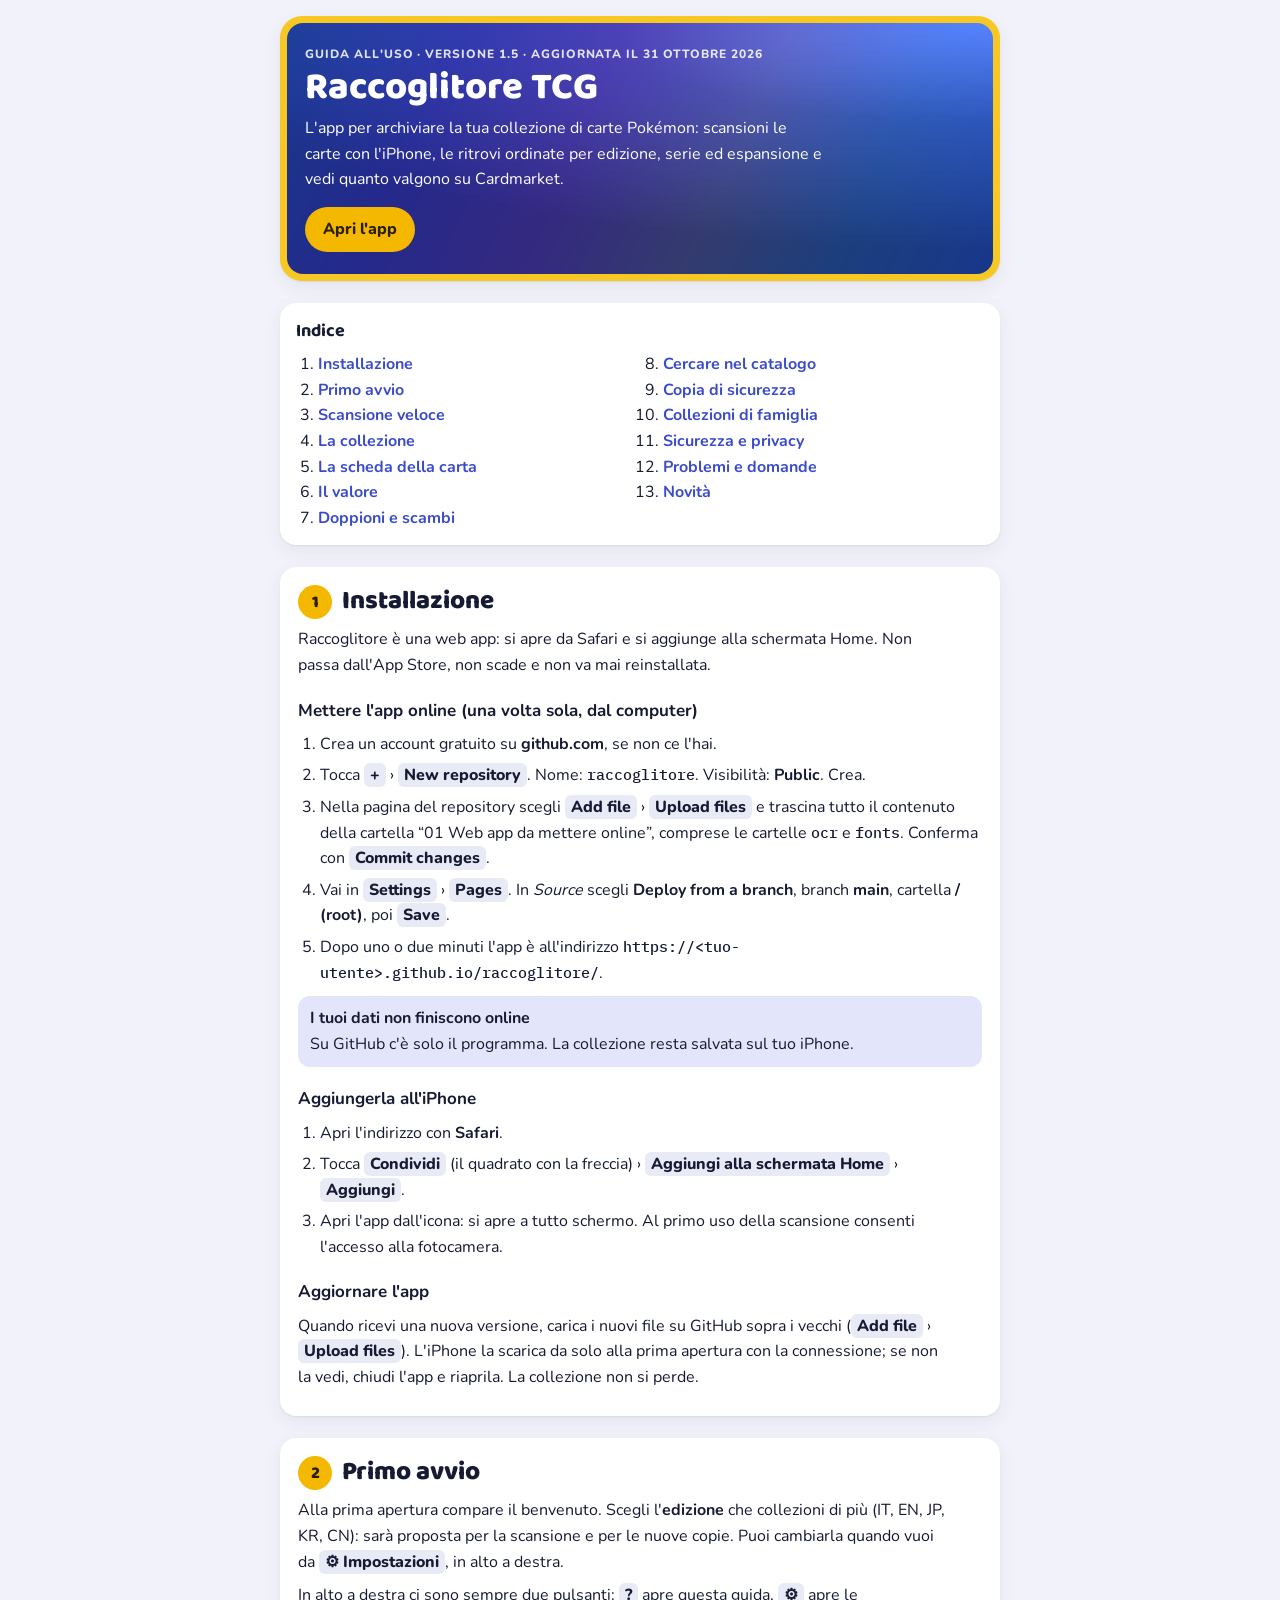
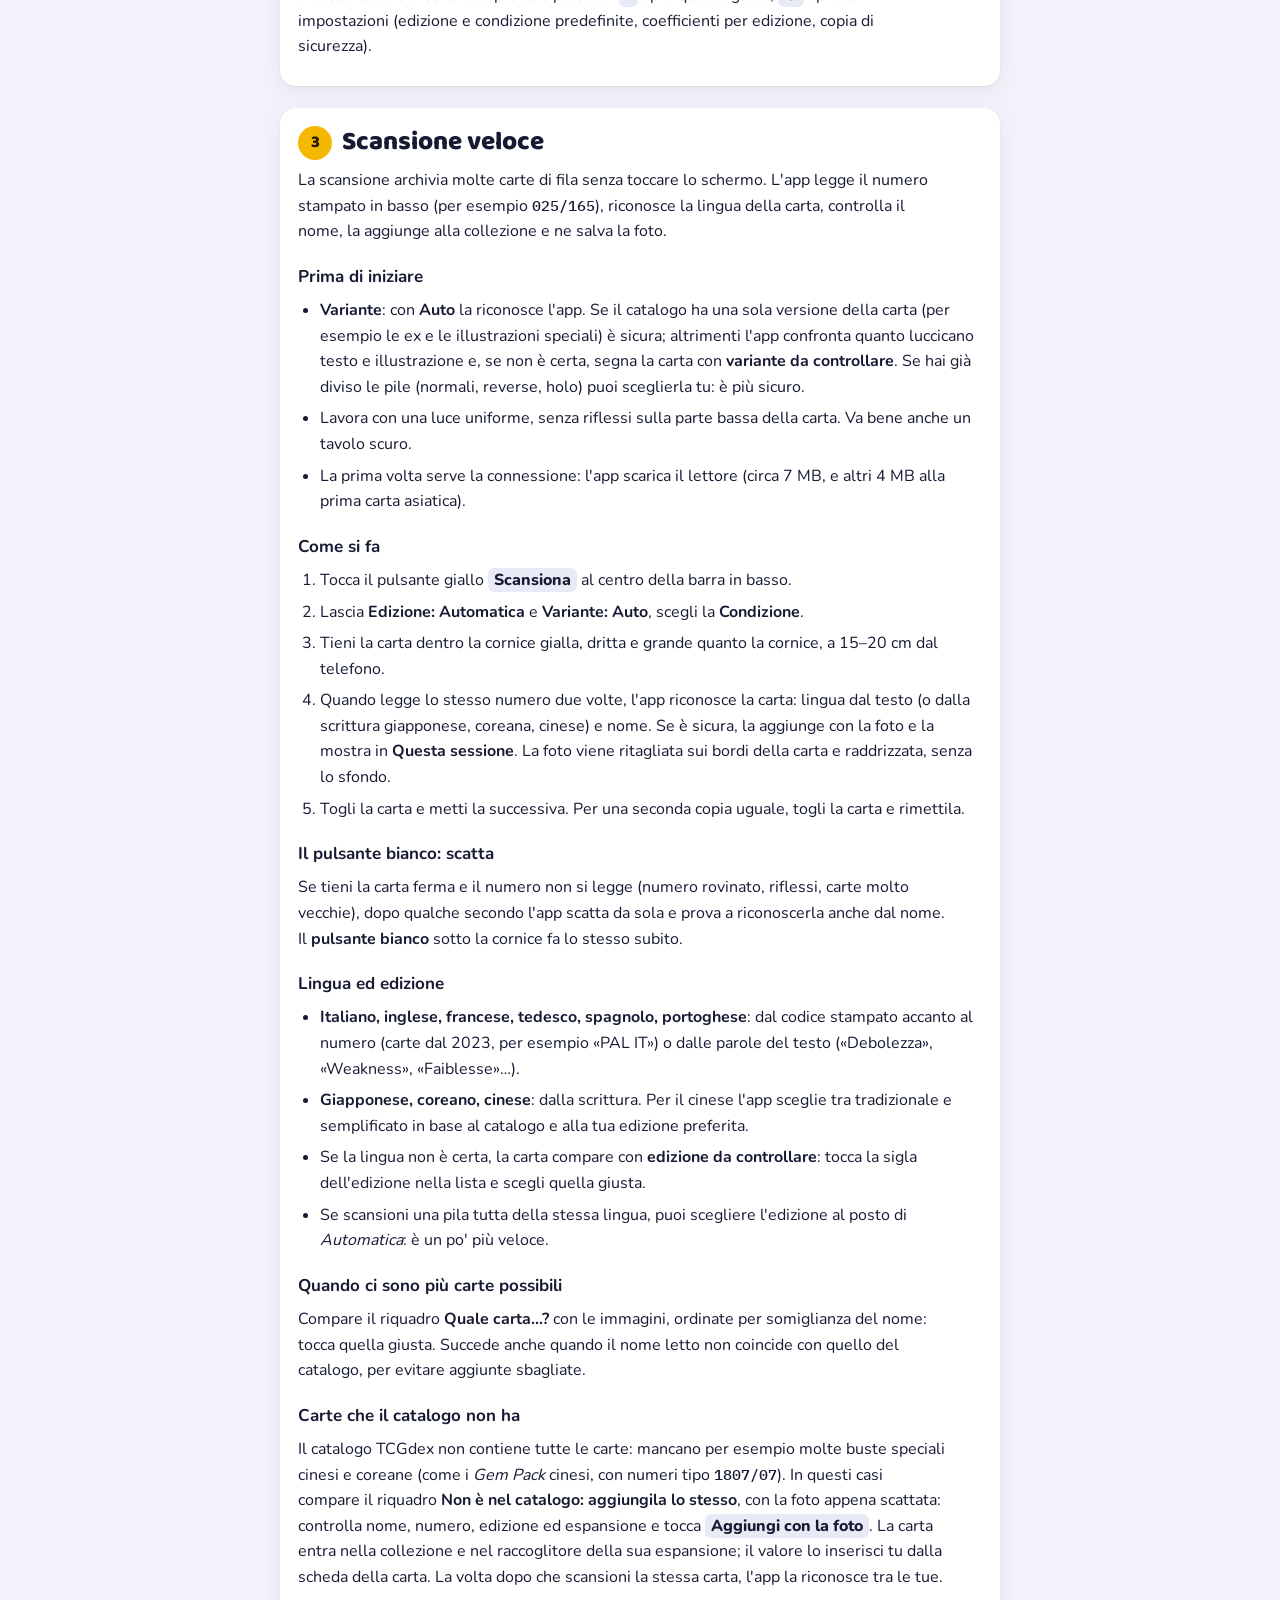
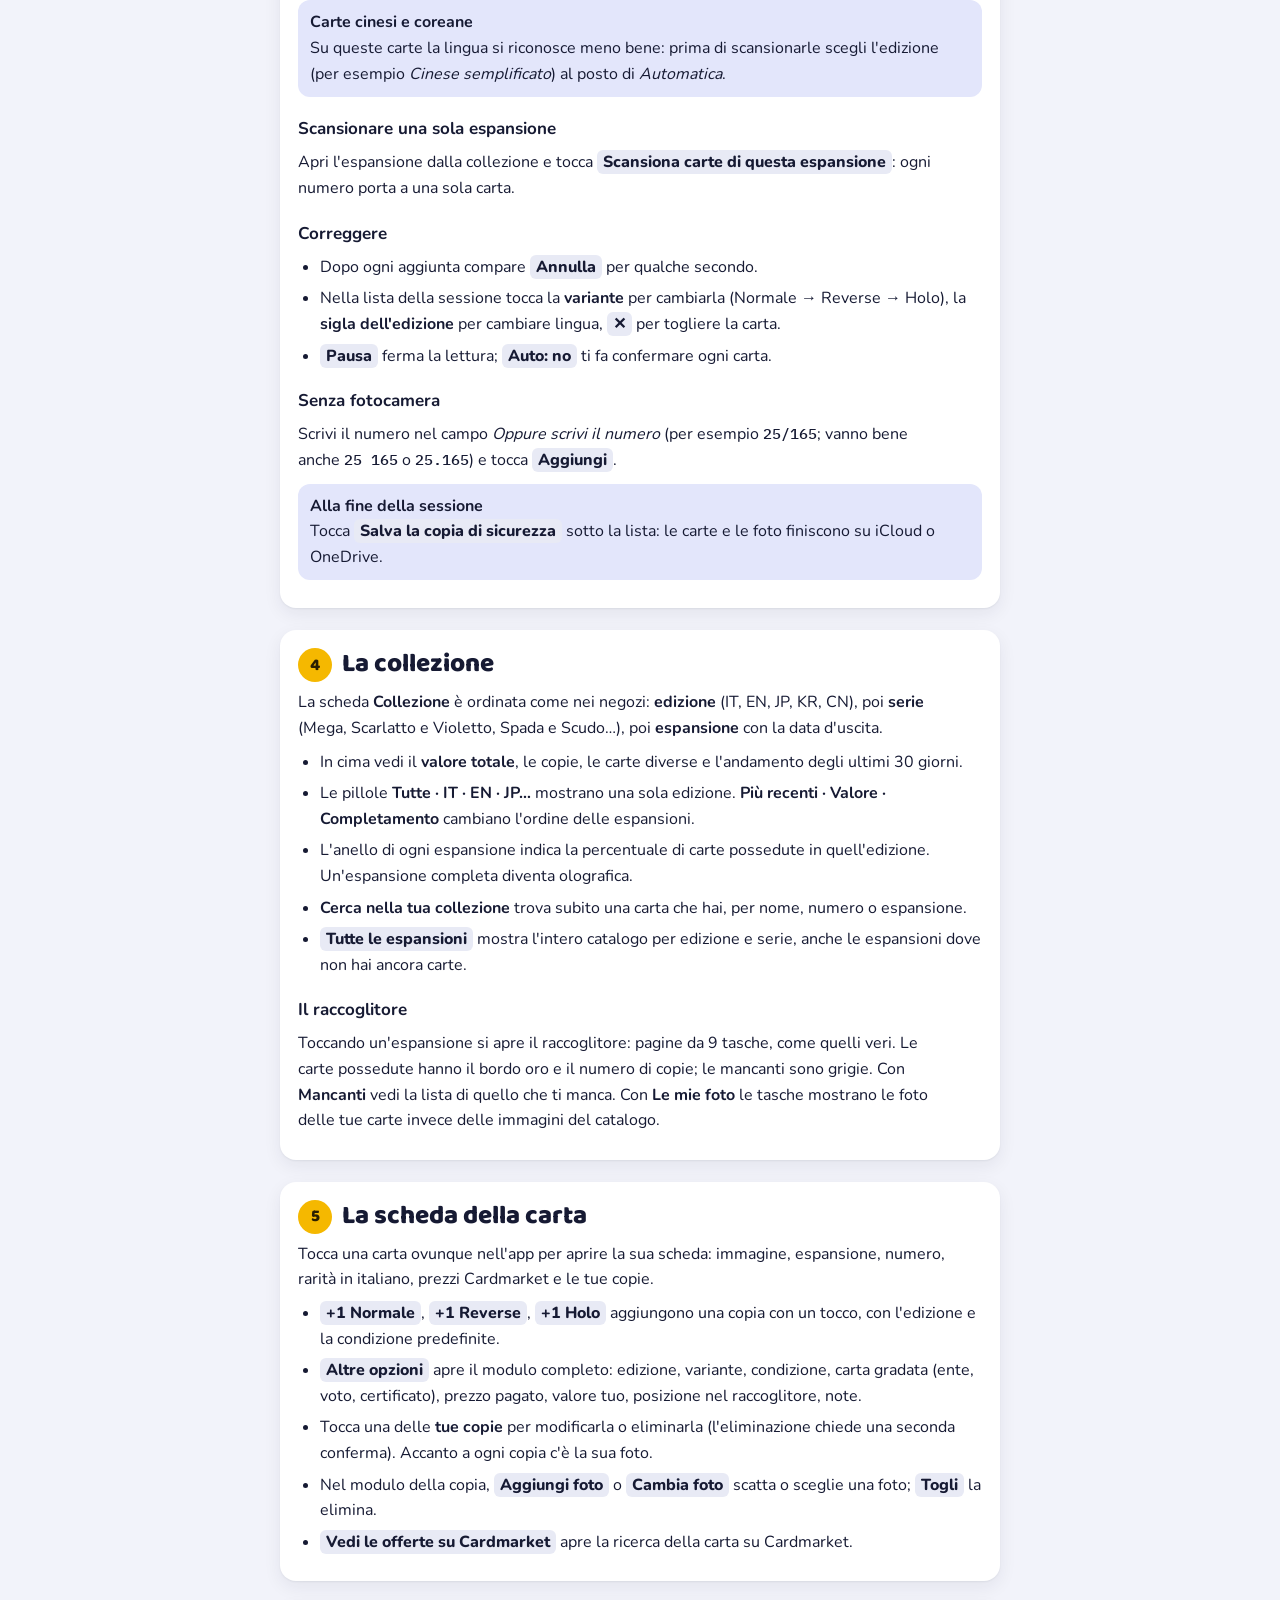
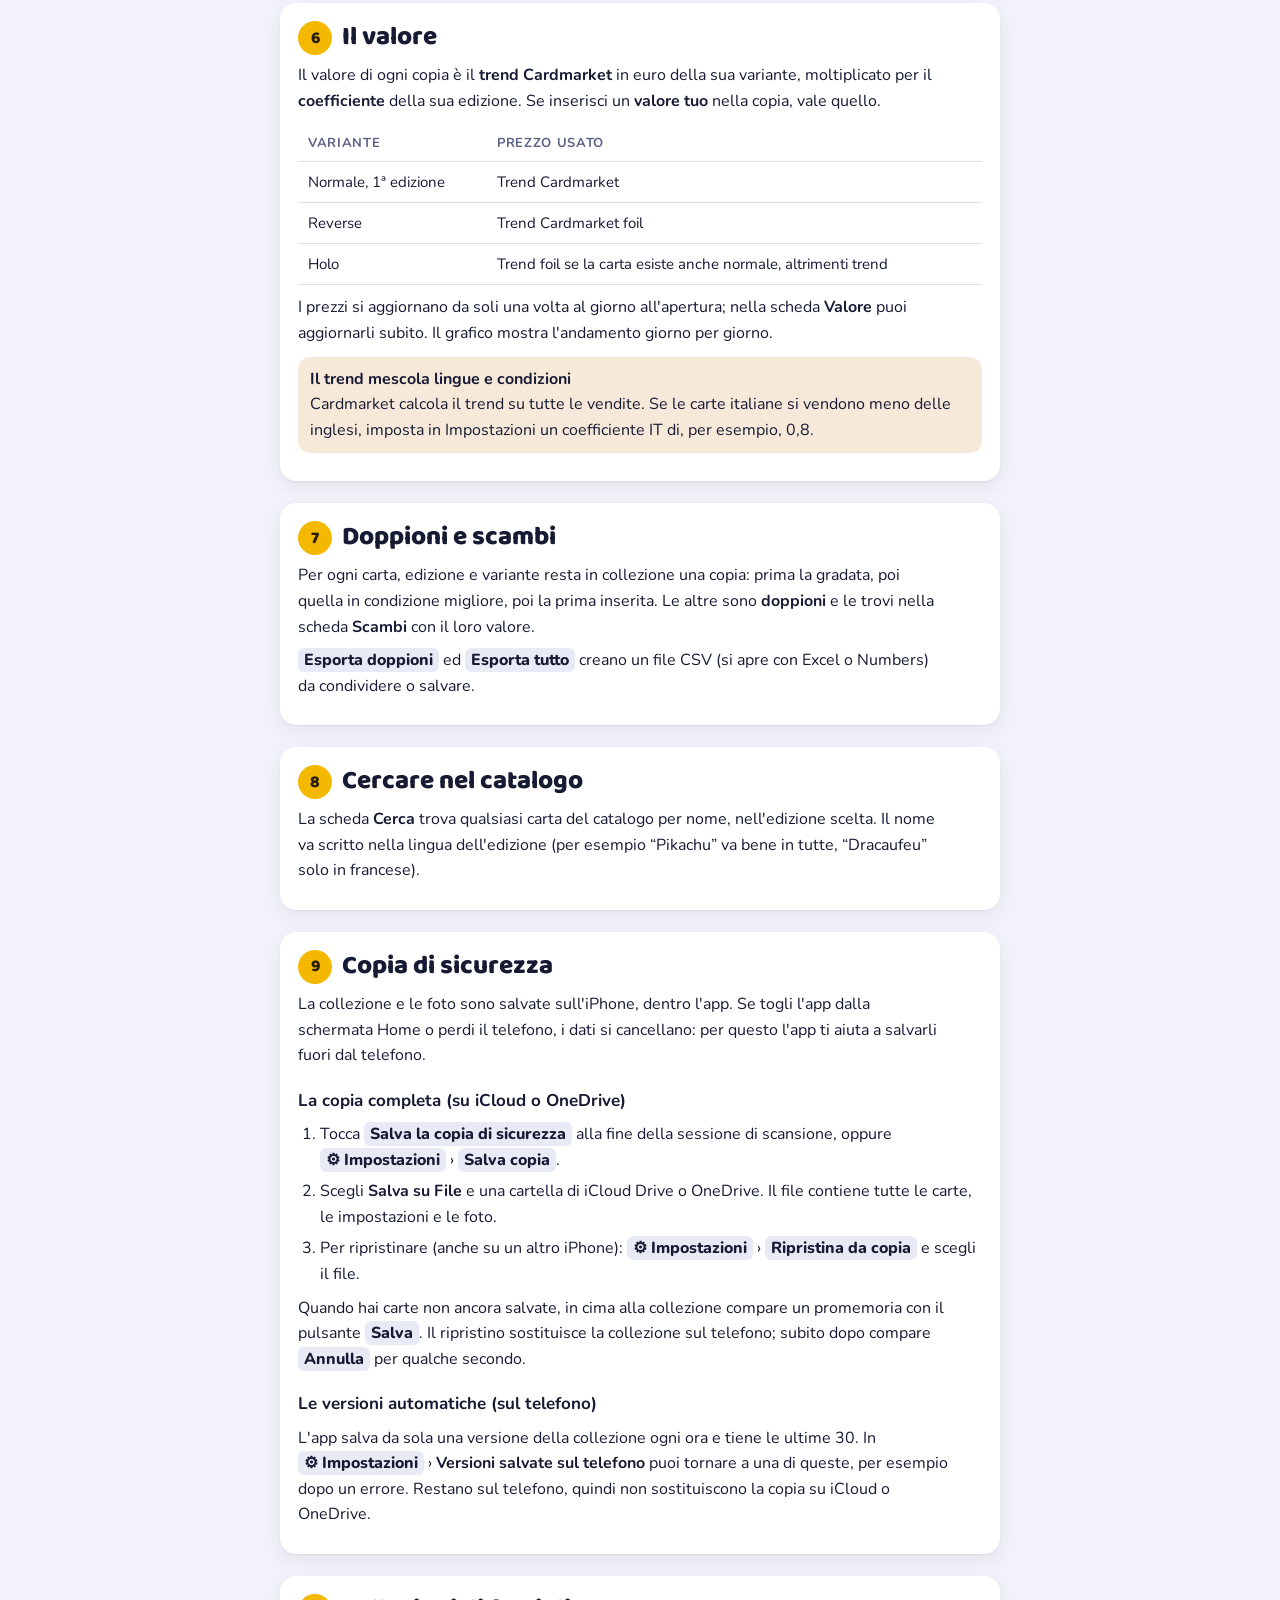
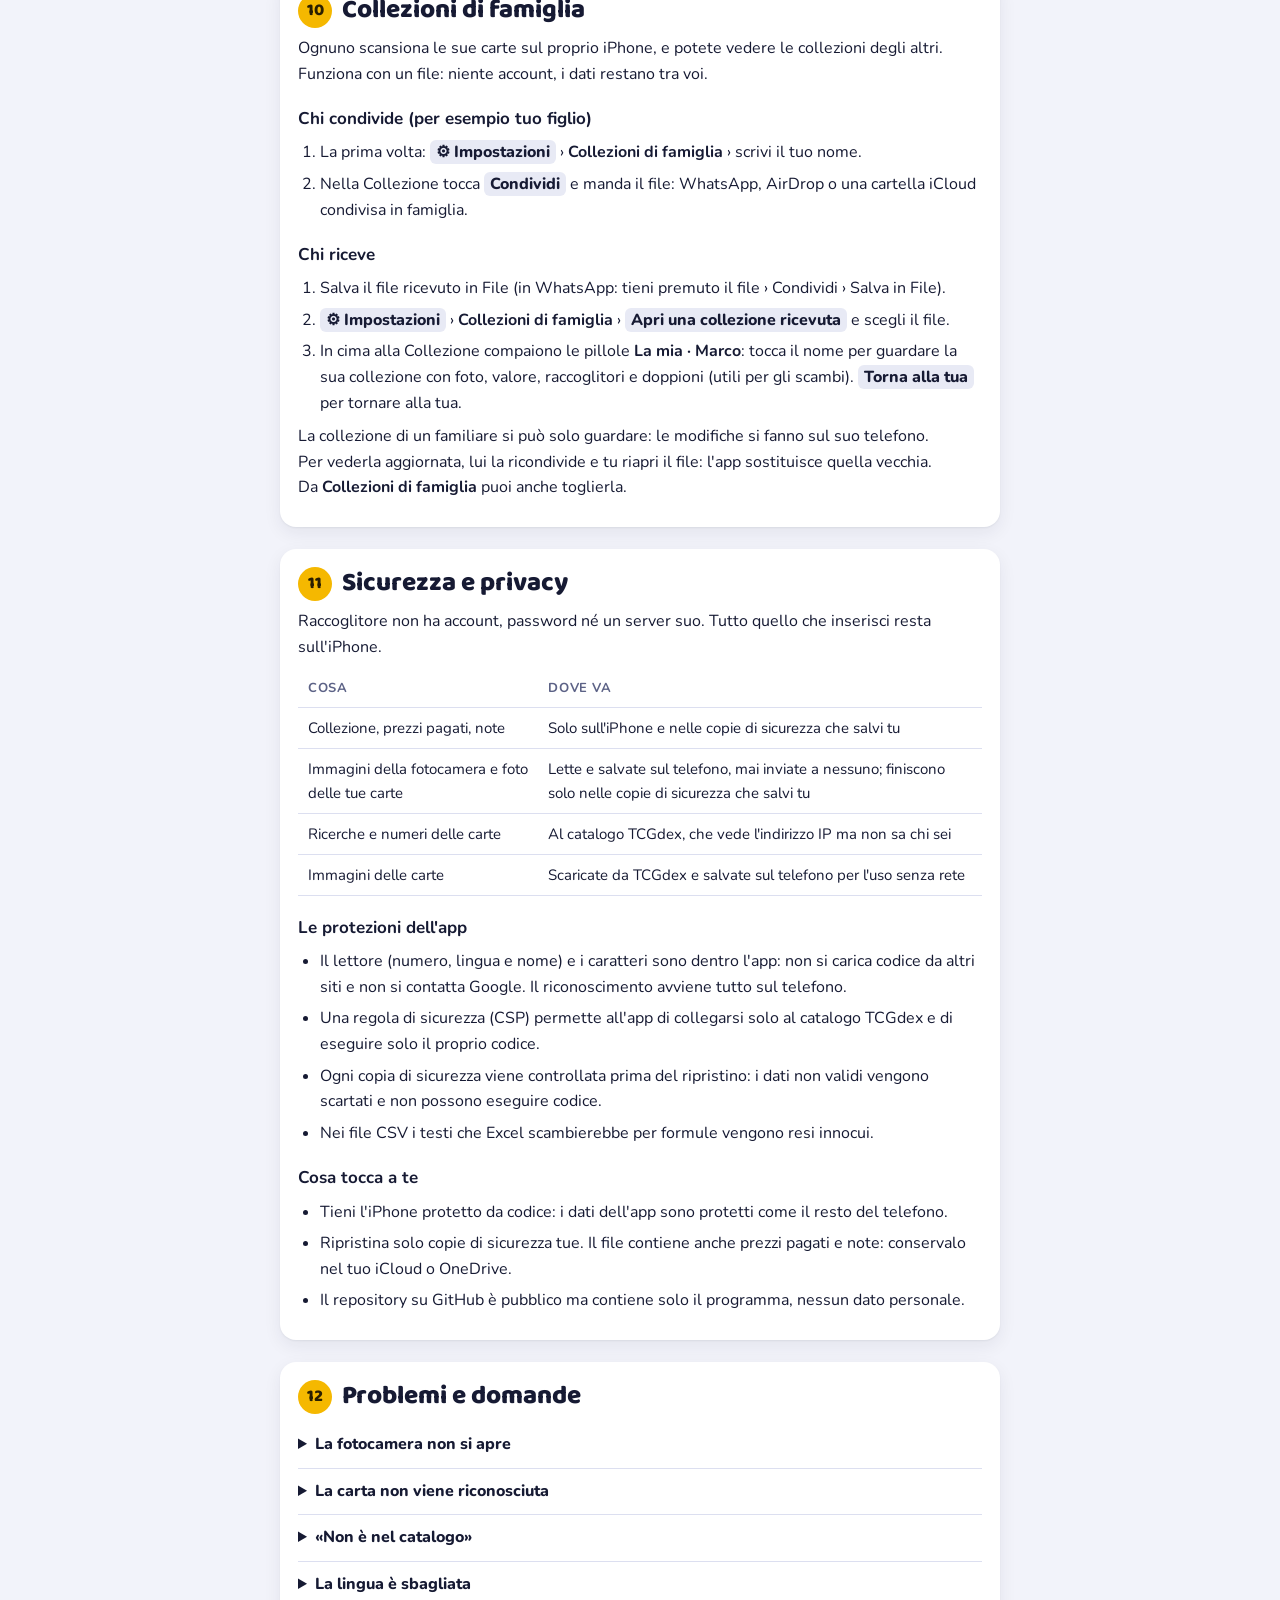
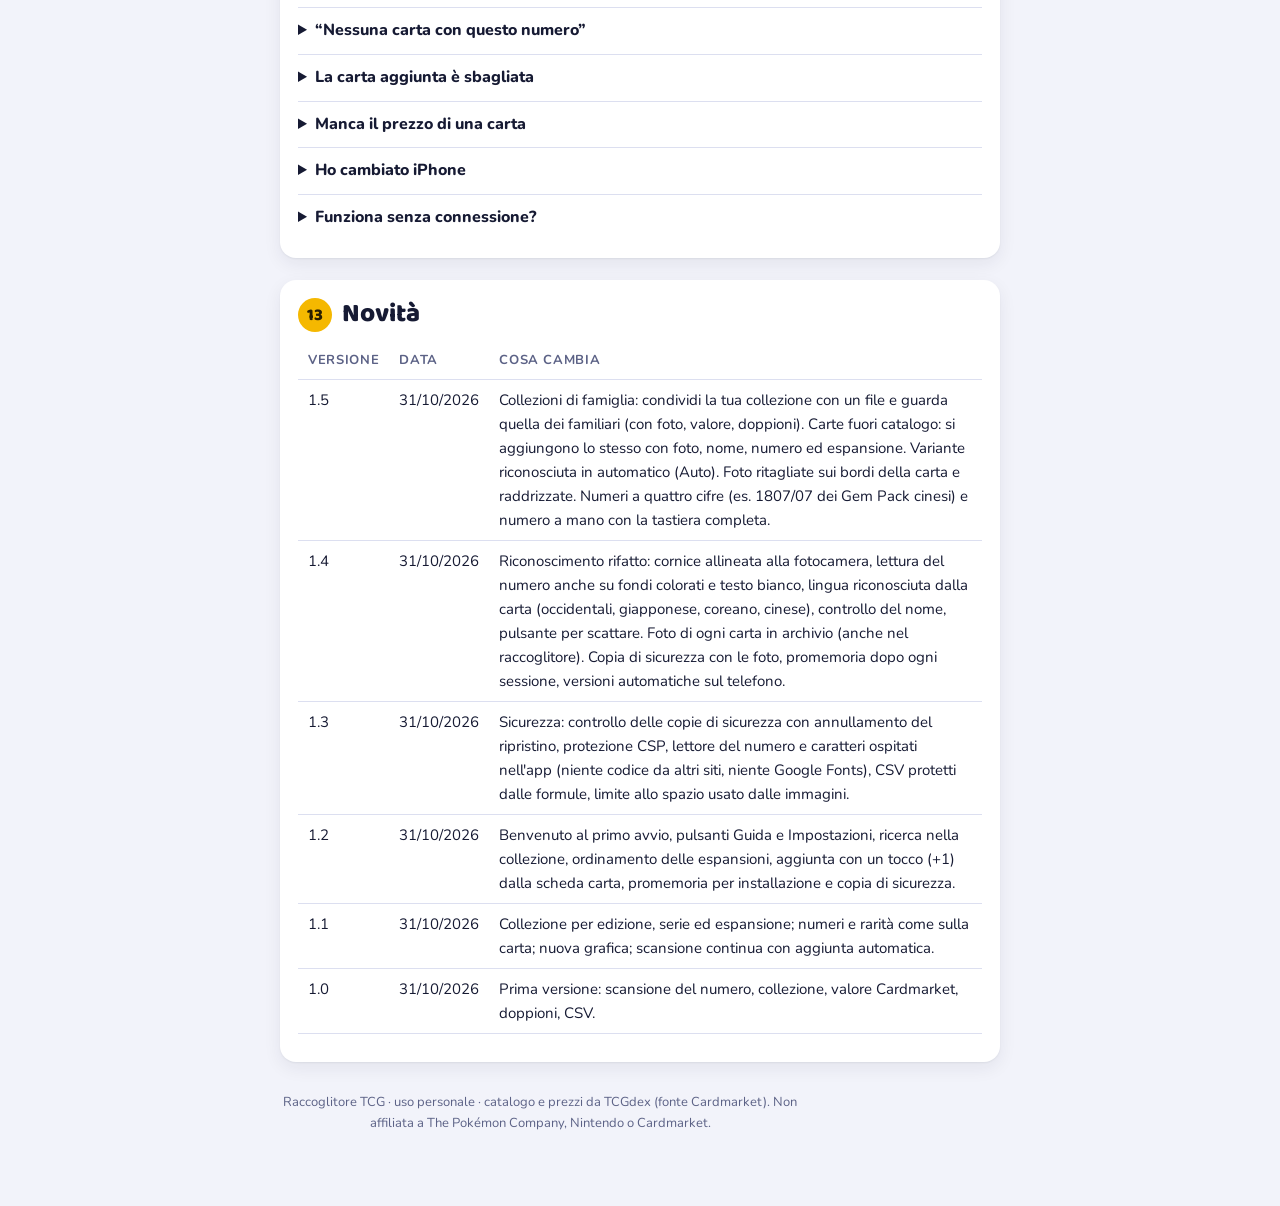
==== guida.html @ 8641463c "Versione 1.5: collezioni di famiglia, carte fuori catalogo, variante automatica, foto ritagliate - C" ====
<!doctype html>
<html lang="it">
<head>
<meta charset="utf-8">
<meta http-equiv="Content-Security-Policy" content="default-src 'none'; style-src 'self' 'unsafe-inline'; img-src 'self'; font-src 'self'; manifest-src 'self'; base-uri 'none'; form-action 'none'">
<meta name="referrer" content="no-referrer">
<meta name="viewport" content="width=device-width,initial-scale=1,viewport-fit=cover">
<meta name="apple-mobile-web-app-capable" content="yes">
<meta name="mobile-web-app-capable" content="yes">
<meta name="apple-mobile-web-app-status-bar-style" content="default">
<meta name="apple-mobile-web-app-title" content="Raccoglitore">
<meta name="theme-color" content="#f2f3fa" media="(prefers-color-scheme: light)">
<meta name="theme-color" content="#0c0f22" media="(prefers-color-scheme: dark)">
<link rel="apple-touch-icon" href="icon-180.png">
<link rel="icon" href="icon-192.png">
<style>:root{color-scheme:light;padding-top:env(safe-area-inset-top,0px);padding-bottom:env(safe-area-inset-bottom,0px)}body{margin:0;font:14px system-ui,-apple-system,sans-serif}img{max-width:100%}[hidden]{display:none!important}</style>
</head>
<body>
<title>Guida Raccoglitore TCG</title>
<meta name="claude:viewport-fit-sides" content="cover">
<link rel="stylesheet" href="fonts/fonts.css">
<style>
/* Layout: colonna di lettura con indice in cima; ogni capitolo è una sezione con titolo e passi numerati */
:root {
  --bg: #f2f3fa; --surface: #ffffff; --sunk: #e8eaf5; --ink: #161a33; --muted: #5c6286; --line: #dcdff0;
  --accent: #3b4cca; --accent-soft: #e3e6fb; --gold: #f5b800; --gold-ink: #2a1f00; --frame: #f7c724; --warn: #c66a00;
  --shadow: 0 1px 2px rgba(22, 26, 51, .06), 0 6px 18px rgba(22, 26, 51, .07);
  --holo: linear-gradient(115deg, #7fd3ff 0%, #b49bff 22%, #ff9ad5 42%, #ffe48a 62%, #8ff0c4 80%, #7fd3ff 100%);
  --font-display: "Baloo 2", "Avenir Next Rounded", system-ui, sans-serif;
  --font-body: "Nunito", -apple-system, "Segoe UI", Roboto, sans-serif;
  --font-mono: "IBM Plex Mono", ui-monospace, Menlo, monospace;
}
@media (prefers-color-scheme: dark) {
  :root:not([data-theme="light"]) { --bg: #0c0f22; --surface: #161a36; --sunk: #10132a; --ink: #eef0ff; --muted: #9ba1c9; --line: #272c53; --accent: #8d98ff; --accent-soft: #232a5c; --gold: #ffd23f; --frame: #e7b912; --warn: #f2a23c; --shadow: 0 1px 2px rgba(0,0,0,.3), 0 8px 24px rgba(0,0,0,.35); color-scheme: dark; }
}
:root[data-theme="dark"] { --bg: #0c0f22; --surface: #161a36; --sunk: #10132a; --ink: #eef0ff; --muted: #9ba1c9; --line: #272c53; --accent: #8d98ff; --accent-soft: #232a5c; --gold: #ffd23f; --frame: #e7b912; --warn: #f2a23c; --shadow: 0 1px 2px rgba(0,0,0,.3), 0 8px 24px rgba(0,0,0,.35); color-scheme: dark; }
body { background: var(--bg); color: var(--ink); font-family: var(--font-body); font-size: 16px; line-height: 1.6; }
.wrap { max-width: 720px; margin: 0 auto; padding-left: max(16px, env(safe-area-inset-left, 0px)); padding-right: max(16px, env(safe-area-inset-right, 0px)); padding-block: 16px 64px; display: grid; gap: 22px; }
.hero { border-radius: 22px; padding: 7px; background: var(--frame); box-shadow: var(--shadow); }
.hero-inner { border-radius: 16px; padding: 22px 18px; color: #fff; position: relative; overflow: hidden; background: radial-gradient(120% 90% at 100% 0%, #5468ff 0%, #2a3aa8 45%, #19226b 100%); }
.hero-inner::after { content: ""; position: absolute; inset: 0; background: var(--holo); mix-blend-mode: soft-light; opacity: .55; pointer-events: none; }
.hero-inner > * { position: relative; z-index: 1; }
.eyebrow { font-size: 12px; font-weight: 800; letter-spacing: .08em; text-transform: uppercase; opacity: .85; }
h1 { font-family: var(--font-display); font-weight: 800; font-size: 38px; line-height: 1.05; margin: 4px 0 8px; text-wrap: balance; }
.hero p { margin: 0; max-width: 52ch; }
.hero .cta { display: inline-flex; margin-top: 14px; background: var(--gold); color: var(--gold-ink); font-weight: 800; text-decoration: none; padding: 10px 18px; border-radius: 999px; }
nav.toc { background: var(--surface); border-radius: 16px; box-shadow: var(--shadow); padding: 14px 16px; }
nav.toc b { font-family: var(--font-display); font-size: 18px; }
nav.toc ol { margin: 6px 0 0; padding-left: 22px; columns: 2 220px; column-gap: 24px; }
nav.toc a { color: var(--accent); font-weight: 700; text-decoration: none; }
section.chap { background: var(--surface); border-radius: 16px; box-shadow: var(--shadow); padding: 18px; scroll-margin-top: 12px; }
h2 { font-family: var(--font-display); font-weight: 800; font-size: 26px; line-height: 1.15; margin: 0 0 8px; text-wrap: balance; display: flex; gap: 10px; align-items: center; }
h2 .n { flex: none; width: 34px; height: 34px; border-radius: 50%; background: var(--gold); color: var(--gold-ink); display: grid; place-items: center; font-size: 17px; }
h3 { font-size: 17px; margin: 18px 0 4px; }
p { margin: 8px 0; max-width: 65ch; }
ol.steps, ul.points { margin: 8px 0; padding-left: 22px; }
ol.steps li, ul.points li { margin: 6px 0; }
.tip { border-radius: 12px; padding: 10px 12px; background: var(--accent-soft); margin: 10px 0; }
.warn { border-radius: 12px; padding: 10px 12px; background: color-mix(in srgb, var(--warn) 15%, transparent); margin: 10px 0; }
.tip b, .warn b { display: block; }
kbd, .k { font-family: var(--font-body); font-weight: 800; background: var(--sunk); border-radius: 6px; padding: 1px 6px; white-space: nowrap; }
code, .num { font-family: var(--font-mono); font-size: .92em; }
table { border-collapse: collapse; width: 100%; font-size: 15px; }
.tablebox { overflow-x: auto; margin: 10px 0; }
th, td { text-align: left; padding: 8px 10px; border-bottom: 1px solid var(--line); vertical-align: top; }
th { color: var(--muted); font-size: 13px; text-transform: uppercase; letter-spacing: .05em; }
details { border-top: 1px solid var(--line); padding: 10px 0; }
details:first-of-type { border-top: 0; }
summary { font-weight: 800; cursor: pointer; }
.foot { text-align: center; color: var(--muted); font-size: 13px; }
a { color: var(--accent); }
:focus-visible { outline: 3px solid var(--accent); outline-offset: 2px; border-radius: 6px; }
</style>

<div class="wrap">
  <header class="hero"><div class="hero-inner">
    <div class="eyebrow">Guida all'uso · versione 1.5 · aggiornata il 31 ottobre 2026</div>
    <h1>Raccoglitore TCG</h1>
    <p>L'app per archiviare la tua collezione di carte Pokémon: scansioni le carte con l'iPhone, le ritrovi ordinate per edizione, serie ed espansione e vedi quanto valgono su Cardmarket.</p>
    <a class="cta" href="./">Apri l'app</a>
  </div></header>

  <nav class="toc" aria-label="Indice"><b>Indice</b>
    <ol>
      <li><a href="#installazione">Installazione</a></li>
      <li><a href="#primo-avvio">Primo avvio</a></li>
      <li><a href="#scansione">Scansione veloce</a></li>
      <li><a href="#collezione">La collezione</a></li>
      <li><a href="#carta">La scheda della carta</a></li>
      <li><a href="#valore">Il valore</a></li>
      <li><a href="#scambi">Doppioni e scambi</a></li>
      <li><a href="#cerca">Cercare nel catalogo</a></li>
      <li><a href="#backup">Copia di sicurezza</a></li>
      <li><a href="#famiglia">Collezioni di famiglia</a></li>
      <li><a href="#sicurezza">Sicurezza e privacy</a></li>
      <li><a href="#problemi">Problemi e domande</a></li>
      <li><a href="#novita">Novità</a></li>
    </ol>
  </nav>

  <section class="chap" id="installazione">
    <h2><span class="n">1</span>Installazione</h2>
    <p>Raccoglitore è una web app: si apre da Safari e si aggiunge alla schermata Home. Non passa dall'App Store, non scade e non va mai reinstallata.</p>
    <h3>Mettere l'app online (una volta sola, dal computer)</h3>
    <ol class="steps">
      <li>Crea un account gratuito su <b>github.com</b>, se non ce l'hai.</li>
      <li>Tocca <span class="k">+</span> › <span class="k">New repository</span>. Nome: <code>raccoglitore</code>. Visibilità: <b>Public</b>. Crea.</li>
      <li>Nella pagina del repository scegli <span class="k">Add file</span> › <span class="k">Upload files</span> e trascina tutto il contenuto della cartella “01 Web app da mettere online”, comprese le cartelle <code>ocr</code> e <code>fonts</code>. Conferma con <span class="k">Commit changes</span>.</li>
      <li>Vai in <span class="k">Settings</span> › <span class="k">Pages</span>. In <i>Source</i> scegli <b>Deploy from a branch</b>, branch <b>main</b>, cartella <b>/ (root)</b>, poi <span class="k">Save</span>.</li>
      <li>Dopo uno o due minuti l'app è all'indirizzo <code>https://&lt;tuo-utente&gt;.github.io/raccoglitore/</code>.</li>
    </ol>
    <div class="tip"><b>I tuoi dati non finiscono online</b>Su GitHub c'è solo il programma. La collezione resta salvata sul tuo iPhone.</div>
    <h3>Aggiungerla all'iPhone</h3>
    <ol class="steps">
      <li>Apri l'indirizzo con <b>Safari</b>.</li>
      <li>Tocca <span class="k">Condividi</span> (il quadrato con la freccia) › <span class="k">Aggiungi alla schermata Home</span> › <span class="k">Aggiungi</span>.</li>
      <li>Apri l'app dall'icona: si apre a tutto schermo. Al primo uso della scansione consenti l'accesso alla fotocamera.</li>
    </ol>
    <h3>Aggiornare l'app</h3>
    <p>Quando ricevi una nuova versione, carica i nuovi file su GitHub sopra i vecchi (<span class="k">Add file</span> › <span class="k">Upload files</span>). L'iPhone la scarica da solo alla prima apertura con la connessione; se non la vedi, chiudi l'app e riaprila. La collezione non si perde.</p>
  </section>

  <section class="chap" id="primo-avvio">
    <h2><span class="n">2</span>Primo avvio</h2>
    <p>Alla prima apertura compare il benvenuto. Scegli l'<b>edizione</b> che collezioni di più (IT, EN, JP, KR, CN): sarà proposta per la scansione e per le nuove copie. Puoi cambiarla quando vuoi da <span class="k">⚙︎ Impostazioni</span>, in alto a destra.</p>
    <p>In alto a destra ci sono sempre due pulsanti: <span class="k">?</span> apre questa guida, <span class="k">⚙︎</span> apre le impostazioni (edizione e condizione predefinite, coefficienti per edizione, copia di sicurezza).</p>
  </section>

  <section class="chap" id="scansione">
    <h2><span class="n">3</span>Scansione veloce</h2>
    <p>La scansione archivia molte carte di fila senza toccare lo schermo. L'app legge il numero stampato in basso (per esempio <span class="num">025/165</span>), riconosce la lingua della carta, controlla il nome, la aggiunge alla collezione e ne salva la foto.</p>
    <h3>Prima di iniziare</h3>
    <ul class="points">
      <li><b>Variante</b>: con <b>Auto</b> la riconosce l'app. Se il catalogo ha una sola versione della carta (per esempio le ex e le illustrazioni speciali) è sicura; altrimenti l'app confronta quanto luccicano testo e illustrazione e, se non è certa, segna la carta con <b>variante da controllare</b>. Se hai già diviso le pile (normali, reverse, holo) puoi sceglierla tu: è più sicuro.</li>
      <li>Lavora con una luce uniforme, senza riflessi sulla parte bassa della carta. Va bene anche un tavolo scuro.</li>
      <li>La prima volta serve la connessione: l'app scarica il lettore (circa 7 MB, e altri 4 MB alla prima carta asiatica).</li>
    </ul>
    <h3>Come si fa</h3>
    <ol class="steps">
      <li>Tocca il pulsante giallo <span class="k">Scansiona</span> al centro della barra in basso.</li>
      <li>Lascia <b>Edizione: Automatica</b> e <b>Variante: Auto</b>, scegli la <b>Condizione</b>.</li>
      <li>Tieni la carta dentro la cornice gialla, dritta e grande quanto la cornice, a 15–20 cm dal telefono.</li>
      <li>Quando legge lo stesso numero due volte, l'app riconosce la carta: lingua dal testo (o dalla scrittura giapponese, coreana, cinese) e nome. Se è sicura, la aggiunge con la foto e la mostra in <b>Questa sessione</b>. La foto viene ritagliata sui bordi della carta e raddrizzata, senza lo sfondo.</li>
      <li>Togli la carta e metti la successiva. Per una seconda copia uguale, togli la carta e rimettila.</li>
    </ol>
    <h3>Il pulsante bianco: scatta</h3>
    <p>Se tieni la carta ferma e il numero non si legge (numero rovinato, riflessi, carte molto vecchie), dopo qualche secondo l'app scatta da sola e prova a riconoscerla anche dal nome. Il <b>pulsante bianco</b> sotto la cornice fa lo stesso subito.</p>
    <h3>Lingua ed edizione</h3>
    <ul class="points">
      <li><b>Italiano, inglese, francese, tedesco, spagnolo, portoghese</b>: dal codice stampato accanto al numero (carte dal 2023, per esempio «PAL IT») o dalle parole del testo («Debolezza», «Weakness», «Faiblesse»…).</li>
      <li><b>Giapponese, coreano, cinese</b>: dalla scrittura. Per il cinese l'app sceglie tra tradizionale e semplificato in base al catalogo e alla tua edizione preferita.</li>
      <li>Se la lingua non è certa, la carta compare con <b>edizione da controllare</b>: tocca la sigla dell'edizione nella lista e scegli quella giusta.</li>
      <li>Se scansioni una pila tutta della stessa lingua, puoi scegliere l'edizione al posto di <i>Automatica</i>: è un po' più veloce.</li>
    </ul>
    <h3>Quando ci sono più carte possibili</h3>
    <p>Compare il riquadro <b>Quale carta…?</b> con le immagini, ordinate per somiglianza del nome: tocca quella giusta. Succede anche quando il nome letto non coincide con quello del catalogo, per evitare aggiunte sbagliate.</p>
    <h3>Carte che il catalogo non ha</h3>
    <p>Il catalogo TCGdex non contiene tutte le carte: mancano per esempio molte buste speciali cinesi e coreane (come i <i>Gem Pack</i> cinesi, con numeri tipo <span class="num">1807/07</span>). In questi casi compare il riquadro <b>Non è nel catalogo: aggiungila lo stesso</b>, con la foto appena scattata: controlla nome, numero, edizione ed espansione e tocca <span class="k">Aggiungi con la foto</span>. La carta entra nella collezione e nel raccoglitore della sua espansione; il valore lo inserisci tu dalla scheda della carta. La volta dopo che scansioni la stessa carta, l'app la riconosce tra le tue.</p>
    <div class="tip"><b>Carte cinesi e coreane</b>Su queste carte la lingua si riconosce meno bene: prima di scansionarle scegli l'edizione (per esempio <i>Cinese semplificato</i>) al posto di <i>Automatica</i>.</div>
    <h3>Scansionare una sola espansione</h3>
    <p>Apri l'espansione dalla collezione e tocca <span class="k">Scansiona carte di questa espansione</span>: ogni numero porta a una sola carta.</p>
    <h3>Correggere</h3>
    <ul class="points">
      <li>Dopo ogni aggiunta compare <span class="k">Annulla</span> per qualche secondo.</li>
      <li>Nella lista della sessione tocca la <b>variante</b> per cambiarla (Normale → Reverse → Holo), la <b>sigla dell'edizione</b> per cambiare lingua, <span class="k">✕</span> per togliere la carta.</li>
      <li><span class="k">Pausa</span> ferma la lettura; <span class="k">Auto: no</span> ti fa confermare ogni carta.</li>
    </ul>
    <h3>Senza fotocamera</h3>
    <p>Scrivi il numero nel campo <i>Oppure scrivi il numero</i> (per esempio <span class="num">25/165</span>; vanno bene anche <span class="num">25 165</span> o <span class="num">25.165</span>) e tocca <span class="k">Aggiungi</span>.</p>
    <div class="tip"><b>Alla fine della sessione</b>Tocca <span class="k">Salva la copia di sicurezza</span> sotto la lista: le carte e le foto finiscono su iCloud o OneDrive.</div>
  </section>

  <section class="chap" id="collezione">
    <h2><span class="n">4</span>La collezione</h2>
    <p>La scheda <b>Collezione</b> è ordinata come nei negozi: <b>edizione</b> (IT, EN, JP, KR, CN), poi <b>serie</b> (Mega, Scarlatto e Violetto, Spada e Scudo…), poi <b>espansione</b> con la data d'uscita.</p>
    <ul class="points">
      <li>In cima vedi il <b>valore totale</b>, le copie, le carte diverse e l'andamento degli ultimi 30 giorni.</li>
      <li>Le pillole <b>Tutte · IT · EN · JP…</b> mostrano una sola edizione. <b>Più recenti · Valore · Completamento</b> cambiano l'ordine delle espansioni.</li>
      <li>L'anello di ogni espansione indica la percentuale di carte possedute in quell'edizione. Un'espansione completa diventa olografica.</li>
      <li><b>Cerca nella tua collezione</b> trova subito una carta che hai, per nome, numero o espansione.</li>
      <li><span class="k">Tutte le espansioni</span> mostra l'intero catalogo per edizione e serie, anche le espansioni dove non hai ancora carte.</li>
    </ul>
    <h3>Il raccoglitore</h3>
    <p>Toccando un'espansione si apre il raccoglitore: pagine da 9 tasche, come quelli veri. Le carte possedute hanno il bordo oro e il numero di copie; le mancanti sono grigie. Con <b>Mancanti</b> vedi la lista di quello che ti manca. Con <b>Le mie foto</b> le tasche mostrano le foto delle tue carte invece delle immagini del catalogo.</p>
  </section>

  <section class="chap" id="carta">
    <h2><span class="n">5</span>La scheda della carta</h2>
    <p>Tocca una carta ovunque nell'app per aprire la sua scheda: immagine, espansione, numero, rarità in italiano, prezzi Cardmarket e le tue copie.</p>
    <ul class="points">
      <li><span class="k">+1 Normale</span>, <span class="k">+1 Reverse</span>, <span class="k">+1 Holo</span> aggiungono una copia con un tocco, con l'edizione e la condizione predefinite.</li>
      <li><span class="k">Altre opzioni</span> apre il modulo completo: edizione, variante, condizione, carta gradata (ente, voto, certificato), prezzo pagato, valore tuo, posizione nel raccoglitore, note.</li>
      <li>Tocca una delle <b>tue copie</b> per modificarla o eliminarla (l'eliminazione chiede una seconda conferma). Accanto a ogni copia c'è la sua foto.</li>
      <li>Nel modulo della copia, <span class="k">Aggiungi foto</span> o <span class="k">Cambia foto</span> scatta o sceglie una foto; <span class="k">Togli</span> la elimina.</li>
      <li><span class="k">Vedi le offerte su Cardmarket</span> apre la ricerca della carta su Cardmarket.</li>
    </ul>
  </section>

  <section class="chap" id="valore">
    <h2><span class="n">6</span>Il valore</h2>
    <p>Il valore di ogni copia è il <b>trend Cardmarket</b> in euro della sua variante, moltiplicato per il <b>coefficiente</b> della sua edizione. Se inserisci un <b>valore tuo</b> nella copia, vale quello.</p>
    <div class="tablebox"><table>
      <thead><tr><th>Variante</th><th>Prezzo usato</th></tr></thead>
      <tbody>
        <tr><td>Normale, 1ª edizione</td><td>Trend Cardmarket</td></tr>
        <tr><td>Reverse</td><td>Trend Cardmarket foil</td></tr>
        <tr><td>Holo</td><td>Trend foil se la carta esiste anche normale, altrimenti trend</td></tr>
      </tbody>
    </table></div>
    <p>I prezzi si aggiornano da soli una volta al giorno all'apertura; nella scheda <b>Valore</b> puoi aggiornarli subito. Il grafico mostra l'andamento giorno per giorno.</p>
    <div class="warn"><b>Il trend mescola lingue e condizioni</b>Cardmarket calcola il trend su tutte le vendite. Se le carte italiane si vendono meno delle inglesi, imposta in Impostazioni un coefficiente IT di, per esempio, 0,8.</div>
  </section>

  <section class="chap" id="scambi">
    <h2><span class="n">7</span>Doppioni e scambi</h2>
    <p>Per ogni carta, edizione e variante resta in collezione una copia: prima la gradata, poi quella in condizione migliore, poi la prima inserita. Le altre sono <b>doppioni</b> e le trovi nella scheda <b>Scambi</b> con il loro valore.</p>
    <p><span class="k">Esporta doppioni</span> ed <span class="k">Esporta tutto</span> creano un file CSV (si apre con Excel o Numbers) da condividere o salvare.</p>
  </section>

  <section class="chap" id="cerca">
    <h2><span class="n">8</span>Cercare nel catalogo</h2>
    <p>La scheda <b>Cerca</b> trova qualsiasi carta del catalogo per nome, nell'edizione scelta. Il nome va scritto nella lingua dell'edizione (per esempio “Pikachu” va bene in tutte, “Dracaufeu” solo in francese).</p>
  </section>

  <section class="chap" id="backup">
    <h2><span class="n">9</span>Copia di sicurezza</h2>
    <p>La collezione e le foto sono salvate sull'iPhone, dentro l'app. Se togli l'app dalla schermata Home o perdi il telefono, i dati si cancellano: per questo l'app ti aiuta a salvarli fuori dal telefono.</p>
    <h3>La copia completa (su iCloud o OneDrive)</h3>
    <ol class="steps">
      <li>Tocca <span class="k">Salva la copia di sicurezza</span> alla fine della sessione di scansione, oppure <span class="k">⚙︎ Impostazioni</span> › <span class="k">Salva copia</span>.</li>
      <li>Scegli <b>Salva su File</b> e una cartella di iCloud Drive o OneDrive. Il file contiene tutte le carte, le impostazioni e le foto.</li>
      <li>Per ripristinare (anche su un altro iPhone): <span class="k">⚙︎ Impostazioni</span> › <span class="k">Ripristina da copia</span> e scegli il file.</li>
    </ol>
    <p>Quando hai carte non ancora salvate, in cima alla collezione compare un promemoria con il pulsante <span class="k">Salva</span>. Il ripristino sostituisce la collezione sul telefono; subito dopo compare <span class="k">Annulla</span> per qualche secondo.</p>
    <h3>Le versioni automatiche (sul telefono)</h3>
    <p>L'app salva da sola una versione della collezione ogni ora e tiene le ultime 30. In <span class="k">⚙︎ Impostazioni</span> › <b>Versioni salvate sul telefono</b> puoi tornare a una di queste, per esempio dopo un errore. Restano sul telefono, quindi non sostituiscono la copia su iCloud o OneDrive.</p>
  </section>

  <section class="chap" id="famiglia">
    <h2><span class="n">10</span>Collezioni di famiglia</h2>
    <p>Ognuno scansiona le sue carte sul proprio iPhone, e potete vedere le collezioni degli altri. Funziona con un file: niente account, i dati restano tra voi.</p>
    <h3>Chi condivide (per esempio tuo figlio)</h3>
    <ol class="steps">
      <li>La prima volta: <span class="k">⚙︎ Impostazioni</span> › <b>Collezioni di famiglia</b> › scrivi il tuo nome.</li>
      <li>Nella Collezione tocca <span class="k">Condividi</span> e manda il file: WhatsApp, AirDrop o una cartella iCloud condivisa in famiglia.</li>
    </ol>
    <h3>Chi riceve</h3>
    <ol class="steps">
      <li>Salva il file ricevuto in File (in WhatsApp: tieni premuto il file › Condividi › Salva in File).</li>
      <li><span class="k">⚙︎ Impostazioni</span> › <b>Collezioni di famiglia</b> › <span class="k">Apri una collezione ricevuta</span> e scegli il file.</li>
      <li>In cima alla Collezione compaiono le pillole <b>La mia · Marco</b>: tocca il nome per guardare la sua collezione con foto, valore, raccoglitori e doppioni (utili per gli scambi). <span class="k">Torna alla tua</span> per tornare alla tua.</li>
    </ol>
    <p>La collezione di un familiare si può solo guardare: le modifiche si fanno sul suo telefono. Per vederla aggiornata, lui la ricondivide e tu riapri il file: l'app sostituisce quella vecchia. Da <b>Collezioni di famiglia</b> puoi anche toglierla.</p>
  </section>

  <section class="chap" id="sicurezza">
    <h2><span class="n">11</span>Sicurezza e privacy</h2>
    <p>Raccoglitore non ha account, password né un server suo. Tutto quello che inserisci resta sull'iPhone.</p>
    <div class="tablebox"><table>
      <thead><tr><th>Cosa</th><th>Dove va</th></tr></thead>
      <tbody>
        <tr><td>Collezione, prezzi pagati, note</td><td>Solo sull'iPhone e nelle copie di sicurezza che salvi tu</td></tr>
        <tr><td>Immagini della fotocamera e foto delle tue carte</td><td>Lette e salvate sul telefono, mai inviate a nessuno; finiscono solo nelle copie di sicurezza che salvi tu</td></tr>
        <tr><td>Ricerche e numeri delle carte</td><td>Al catalogo TCGdex, che vede l'indirizzo IP ma non sa chi sei</td></tr>
        <tr><td>Immagini delle carte</td><td>Scaricate da TCGdex e salvate sul telefono per l'uso senza rete</td></tr>
      </tbody>
    </table></div>
    <h3>Le protezioni dell'app</h3>
    <ul class="points">
      <li>Il lettore (numero, lingua e nome) e i caratteri sono dentro l'app: non si carica codice da altri siti e non si contatta Google. Il riconoscimento avviene tutto sul telefono.</li>
      <li>Una regola di sicurezza (CSP) permette all'app di collegarsi solo al catalogo TCGdex e di eseguire solo il proprio codice.</li>
      <li>Ogni copia di sicurezza viene controllata prima del ripristino: i dati non validi vengono scartati e non possono eseguire codice.</li>
      <li>Nei file CSV i testi che Excel scambierebbe per formule vengono resi innocui.</li>
    </ul>
    <h3>Cosa tocca a te</h3>
    <ul class="points">
      <li>Tieni l'iPhone protetto da codice: i dati dell'app sono protetti come il resto del telefono.</li>
      <li>Ripristina solo copie di sicurezza tue. Il file contiene anche prezzi pagati e note: conservalo nel tuo iCloud o OneDrive.</li>
      <li>Il repository su GitHub è pubblico ma contiene solo il programma, nessun dato personale.</li>
    </ul>
  </section>

  <section class="chap" id="problemi">
    <h2><span class="n">12</span>Problemi e domande</h2>
    <details><summary>La fotocamera non si apre</summary><p>Apri Impostazioni dell'iPhone › Safari › Fotocamera e scegli “Chiedi” o “Consenti”. Se l'app è installata sulla Home, chiudila e riaprila.</p></details>
    <details><summary>La carta non viene riconosciuta</summary><p>Avvicina la carta finché riempie la cornice, tienila dritta, evita riflessi e luce radente sulla parte bassa. Se non basta, tocca il pulsante bianco per scattare: l'app prova anche con il nome. In alternativa scrivi il numero a mano.</p></details>
    <details><summary>«Non è nel catalogo»</summary><p>Il catalogo TCGdex non ha quella carta (succede con molte buste speciali cinesi e coreane). Aggiungila dal riquadro con la foto: resta nella collezione come le altre, solo senza prezzo automatico.</p></details>
    <details><summary>La lingua è sbagliata</summary><p>Nella lista della sessione tocca la sigla dell'edizione e scegli quella giusta. Le carte a tutta immagine hanno poco testo: se ne scansioni molte di una lingua, scegli l'edizione al posto di <i>Automatica</i>.</p></details>
    <details><summary>“Nessuna carta con questo numero”</summary><p>Controlla l'edizione scelta: una carta giapponese va scansionata con edizione JP. Le espansioni appena uscite possono comparire nel catalogo qualche giorno dopo.</p></details>
    <details><summary>La carta aggiunta è sbagliata</summary><p>Tocca <span class="k">Annulla</span> subito dopo, oppure <span class="k">✕</span> nella lista della sessione. Per evitarlo, usa “Scansiona carte di questa espansione”.</p></details>
    <details><summary>Manca il prezzo di una carta</summary><p>Non tutte le carte sono vendute su Cardmarket, soprattutto le asiatiche. Inserisci un valore tuo nella copia.</p></details>
    <details><summary>Ho cambiato iPhone</summary><p>Salva la copia di sicurezza sul vecchio, installa l'app sul nuovo e ripristina il file.</p></details>
    <details><summary>Funziona senza connessione?</summary><p>L'app si apre e mostra la collezione anche offline. Servono la connessione per la scansione, la ricerca e l'aggiornamento dei prezzi.</p></details>
  </section>

  <section class="chap" id="novita">
    <h2><span class="n">13</span>Novità</h2>
    <div class="tablebox"><table>
      <thead><tr><th>Versione</th><th>Data</th><th>Cosa cambia</th></tr></thead>
      <tbody>
        <tr><td>1.5</td><td>31/10/2026</td><td>Collezioni di famiglia: condividi la tua collezione con un file e guarda quella dei familiari (con foto, valore, doppioni). Carte fuori catalogo: si aggiungono lo stesso con foto, nome, numero ed espansione. Variante riconosciuta in automatico (Auto). Foto ritagliate sui bordi della carta e raddrizzate. Numeri a quattro cifre (es. 1807/07 dei Gem Pack cinesi) e numero a mano con la tastiera completa.</td></tr>
        <tr><td>1.4</td><td>31/10/2026</td><td>Riconoscimento rifatto: cornice allineata alla fotocamera, lettura del numero anche su fondi colorati e testo bianco, lingua riconosciuta dalla carta (occidentali, giapponese, coreano, cinese), controllo del nome, pulsante per scattare. Foto di ogni carta in archivio (anche nel raccoglitore). Copia di sicurezza con le foto, promemoria dopo ogni sessione, versioni automatiche sul telefono.</td></tr>
        <tr><td>1.3</td><td>31/10/2026</td><td>Sicurezza: controllo delle copie di sicurezza con annullamento del ripristino, protezione CSP, lettore del numero e caratteri ospitati nell'app (niente codice da altri siti, niente Google Fonts), CSV protetti dalle formule, limite allo spazio usato dalle immagini.</td></tr>
        <tr><td>1.2</td><td>31/10/2026</td><td>Benvenuto al primo avvio, pulsanti Guida e Impostazioni, ricerca nella collezione, ordinamento delle espansioni, aggiunta con un tocco (+1) dalla scheda carta, promemoria per installazione e copia di sicurezza.</td></tr>
        <tr><td>1.1</td><td>31/10/2026</td><td>Collezione per edizione, serie ed espansione; numeri e rarità come sulla carta; nuova grafica; scansione continua con aggiunta automatica.</td></tr>
        <tr><td>1.0</td><td>31/10/2026</td><td>Prima versione: scansione del numero, collezione, valore Cardmarket, doppioni, CSV.</td></tr>
      </tbody>
    </table></div>
  </section>

  <p class="foot">Raccoglitore TCG · uso personale · catalogo e prezzi da TCGdex (fonte Cardmarket). Non affiliata a The Pokémon Company, Nintendo o Cardmarket.</p>
</div>

</body>
</html>
---- fonts/fonts.css ----
/* Caratteri ospitati con l'app (licenza SIL Open Font License 1.1): nessuna richiesta a Google Fonts. */
@font-face{font-family:"Baloo 2";font-style:normal;font-weight:600;font-display:swap;src:url(baloo-2-latin-600-normal.woff2) format("woff2");unicode-range:U+0000-00FF, U+0131, U+0152-0153, U+02BB-02BC, U+02C6, U+02DA, U+02DC, U+0304, U+0308, U+0329, U+2000-206F, U+20AC, U+2122, U+2191, U+2193, U+2212, U+2215, U+FEFF, U+FFFD}
@font-face{font-family:"Baloo 2";font-style:normal;font-weight:700;font-display:swap;src:url(baloo-2-latin-700-normal.woff2) format("woff2");unicode-range:U+0000-00FF, U+0131, U+0152-0153, U+02BB-02BC, U+02C6, U+02DA, U+02DC, U+0304, U+0308, U+0329, U+2000-206F, U+20AC, U+2122, U+2191, U+2193, U+2212, U+2215, U+FEFF, U+FFFD}
@font-face{font-family:"Baloo 2";font-style:normal;font-weight:800;font-display:swap;src:url(baloo-2-latin-800-normal.woff2) format("woff2");unicode-range:U+0000-00FF, U+0131, U+0152-0153, U+02BB-02BC, U+02C6, U+02DA, U+02DC, U+0304, U+0308, U+0329, U+2000-206F, U+20AC, U+2122, U+2191, U+2193, U+2212, U+2215, U+FEFF, U+FFFD}
@font-face{font-family:"Nunito";font-style:normal;font-weight:400;font-display:swap;src:url(nunito-latin-400-normal.woff2) format("woff2");unicode-range:U+0000-00FF, U+0131, U+0152-0153, U+02BB-02BC, U+02C6, U+02DA, U+02DC, U+0304, U+0308, U+0329, U+2000-206F, U+20AC, U+2122, U+2191, U+2193, U+2212, U+2215, U+FEFF, U+FFFD}
@font-face{font-family:"Nunito";font-style:normal;font-weight:600;font-display:swap;src:url(nunito-latin-600-normal.woff2) format("woff2");unicode-range:U+0000-00FF, U+0131, U+0152-0153, U+02BB-02BC, U+02C6, U+02DA, U+02DC, U+0304, U+0308, U+0329, U+2000-206F, U+20AC, U+2122, U+2191, U+2193, U+2212, U+2215, U+FEFF, U+FFFD}
@font-face{font-family:"Nunito";font-style:normal;font-weight:700;font-display:swap;src:url(nunito-latin-700-normal.woff2) format("woff2");unicode-range:U+0000-00FF, U+0131, U+0152-0153, U+02BB-02BC, U+02C6, U+02DA, U+02DC, U+0304, U+0308, U+0329, U+2000-206F, U+20AC, U+2122, U+2191, U+2193, U+2212, U+2215, U+FEFF, U+FFFD}
@font-face{font-family:"Nunito";font-style:normal;font-weight:800;font-display:swap;src:url(nunito-latin-800-normal.woff2) format("woff2");unicode-range:U+0000-00FF, U+0131, U+0152-0153, U+02BB-02BC, U+02C6, U+02DA, U+02DC, U+0304, U+0308, U+0329, U+2000-206F, U+20AC, U+2122, U+2191, U+2193, U+2212, U+2215, U+FEFF, U+FFFD}
@font-face{font-family:"IBM Plex Mono";font-style:normal;font-weight:500;font-display:swap;src:url(ibm-plex-mono-latin-500-normal.woff2) format("woff2");unicode-range:U+0000-00FF, U+0131, U+0152-0153, U+02BB-02BC, U+02C6, U+02DA, U+02DC, U+0304, U+0308, U+0329, U+2000-206F, U+20AC, U+2122, U+2191, U+2193, U+2212, U+2215, U+FEFF, U+FFFD}
@font-face{font-family:"IBM Plex Mono";font-style:normal;font-weight:600;font-display:swap;src:url(ibm-plex-mono-latin-600-normal.woff2) format("woff2");unicode-range:U+0000-00FF, U+0131, U+0152-0153, U+02BB-02BC, U+02C6, U+02DA, U+02DC, U+0304, U+0308, U+0329, U+2000-206F, U+20AC, U+2122, U+2191, U+2193, U+2212, U+2215, U+FEFF, U+FFFD}
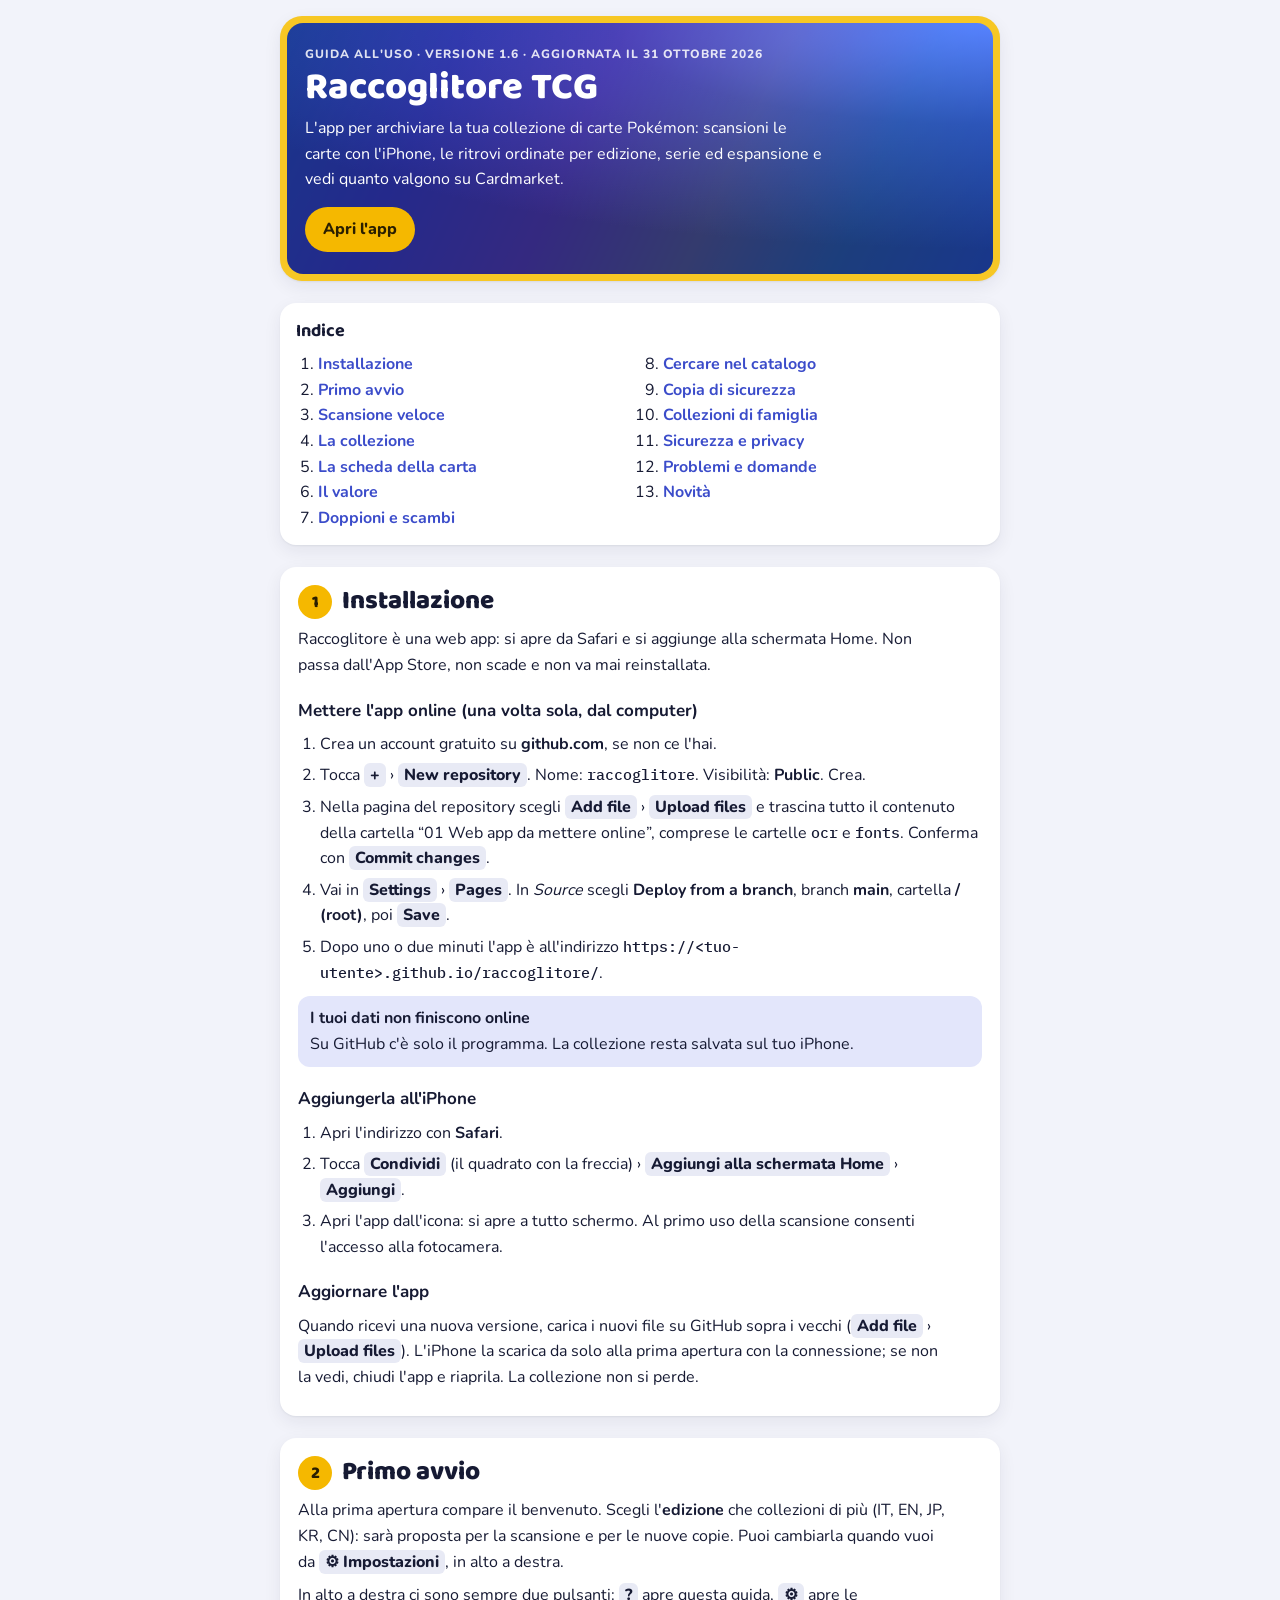
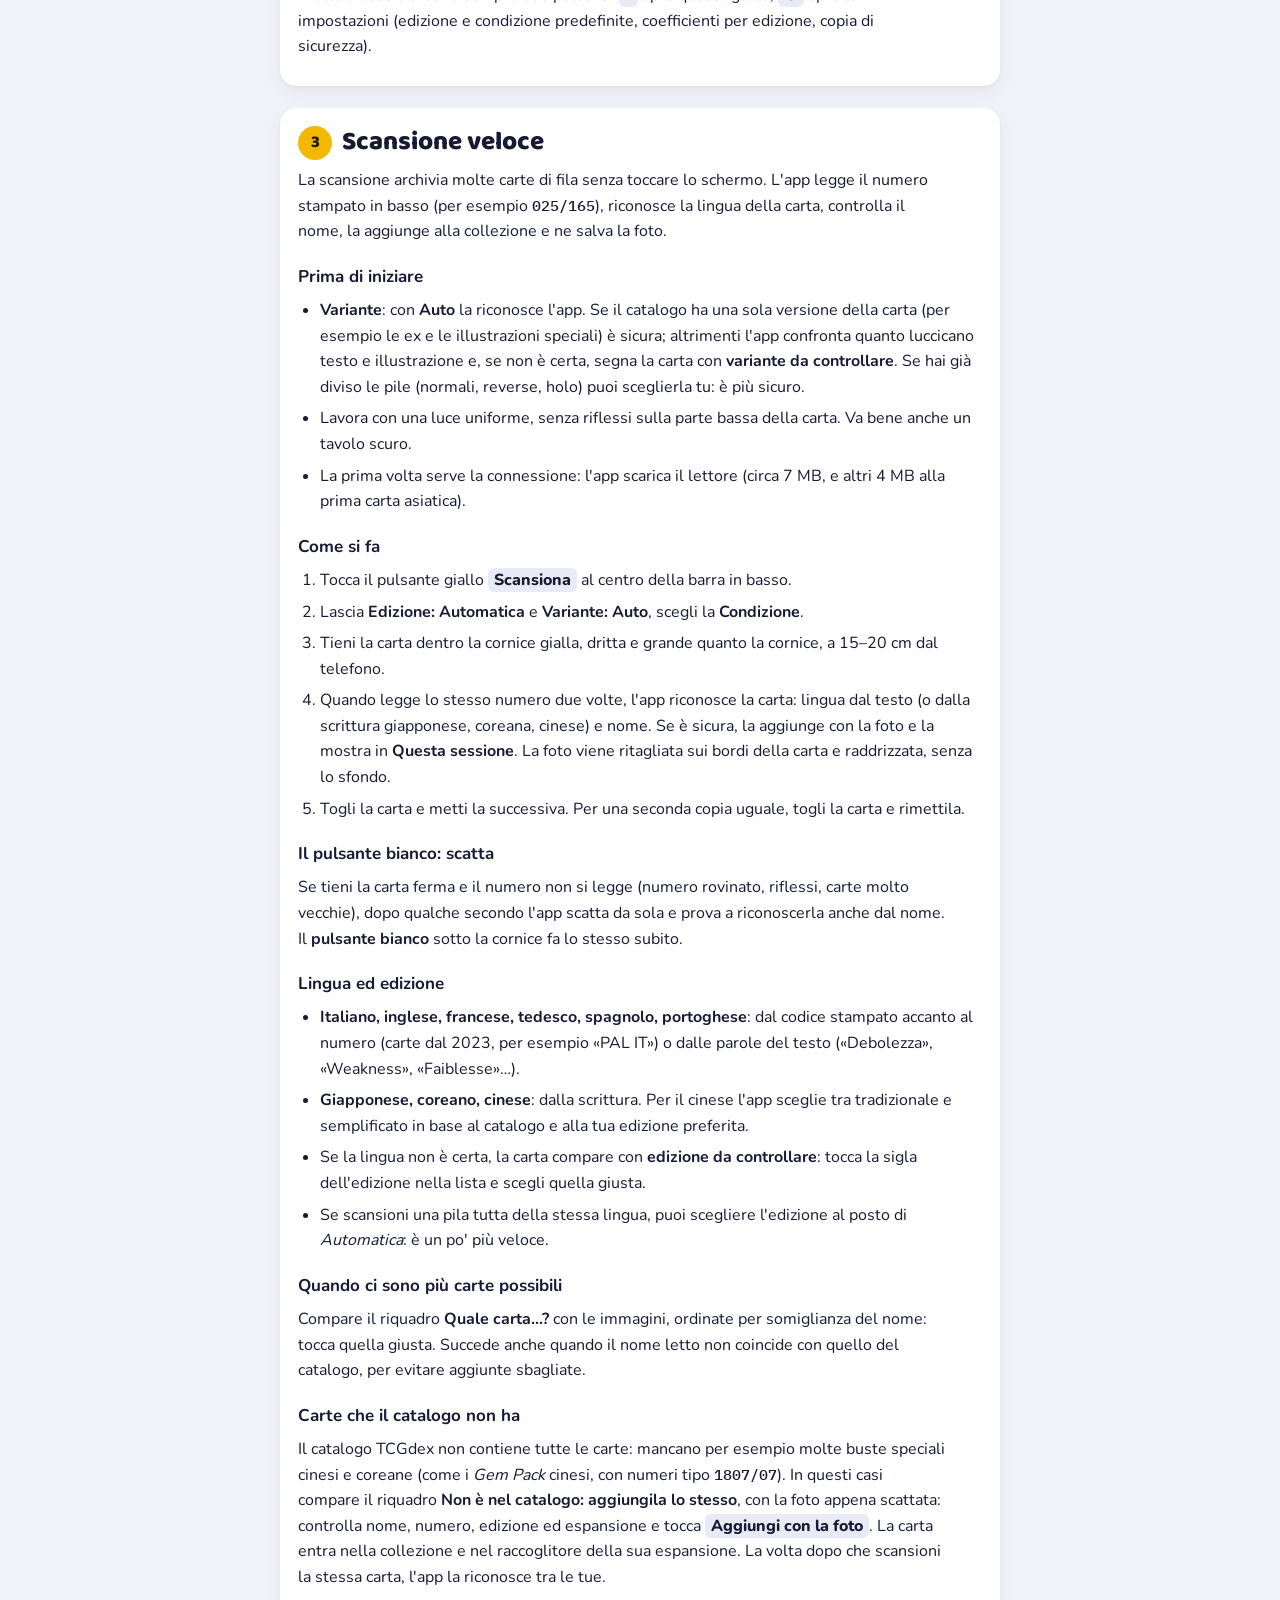
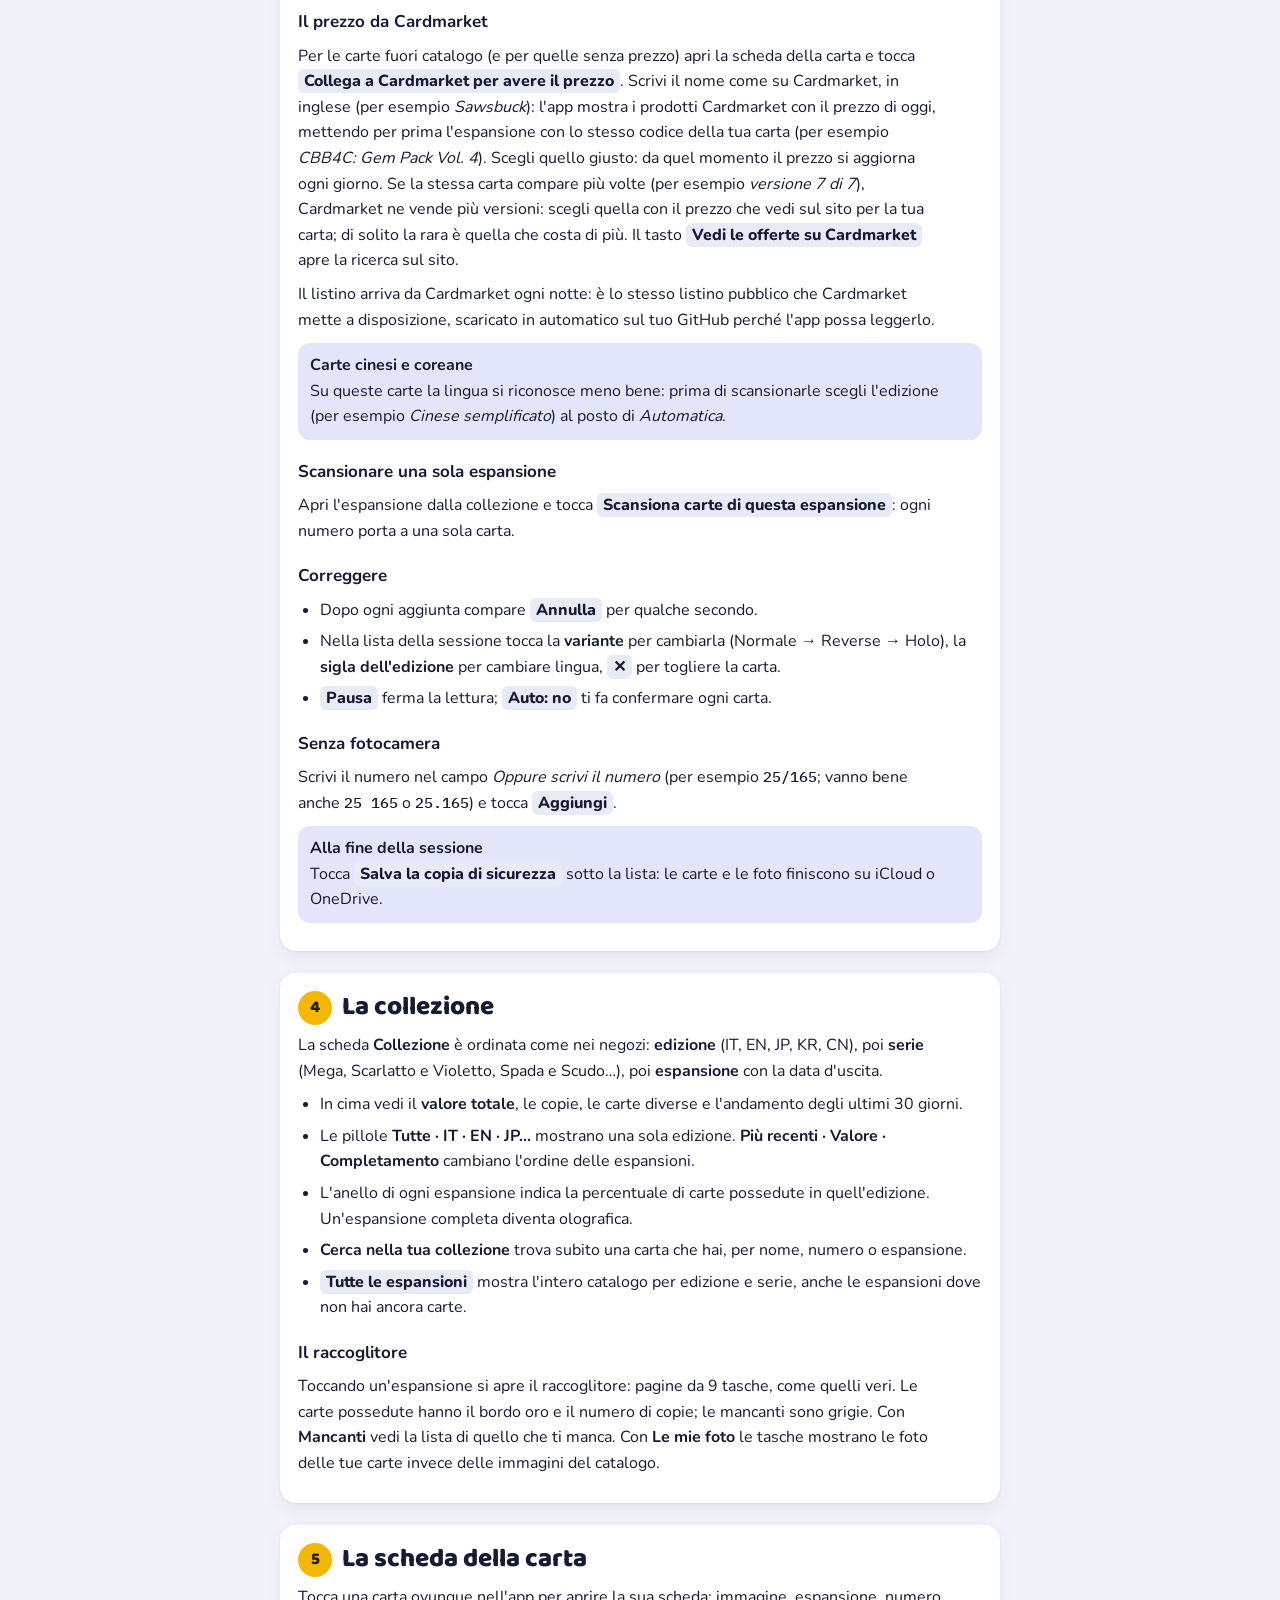
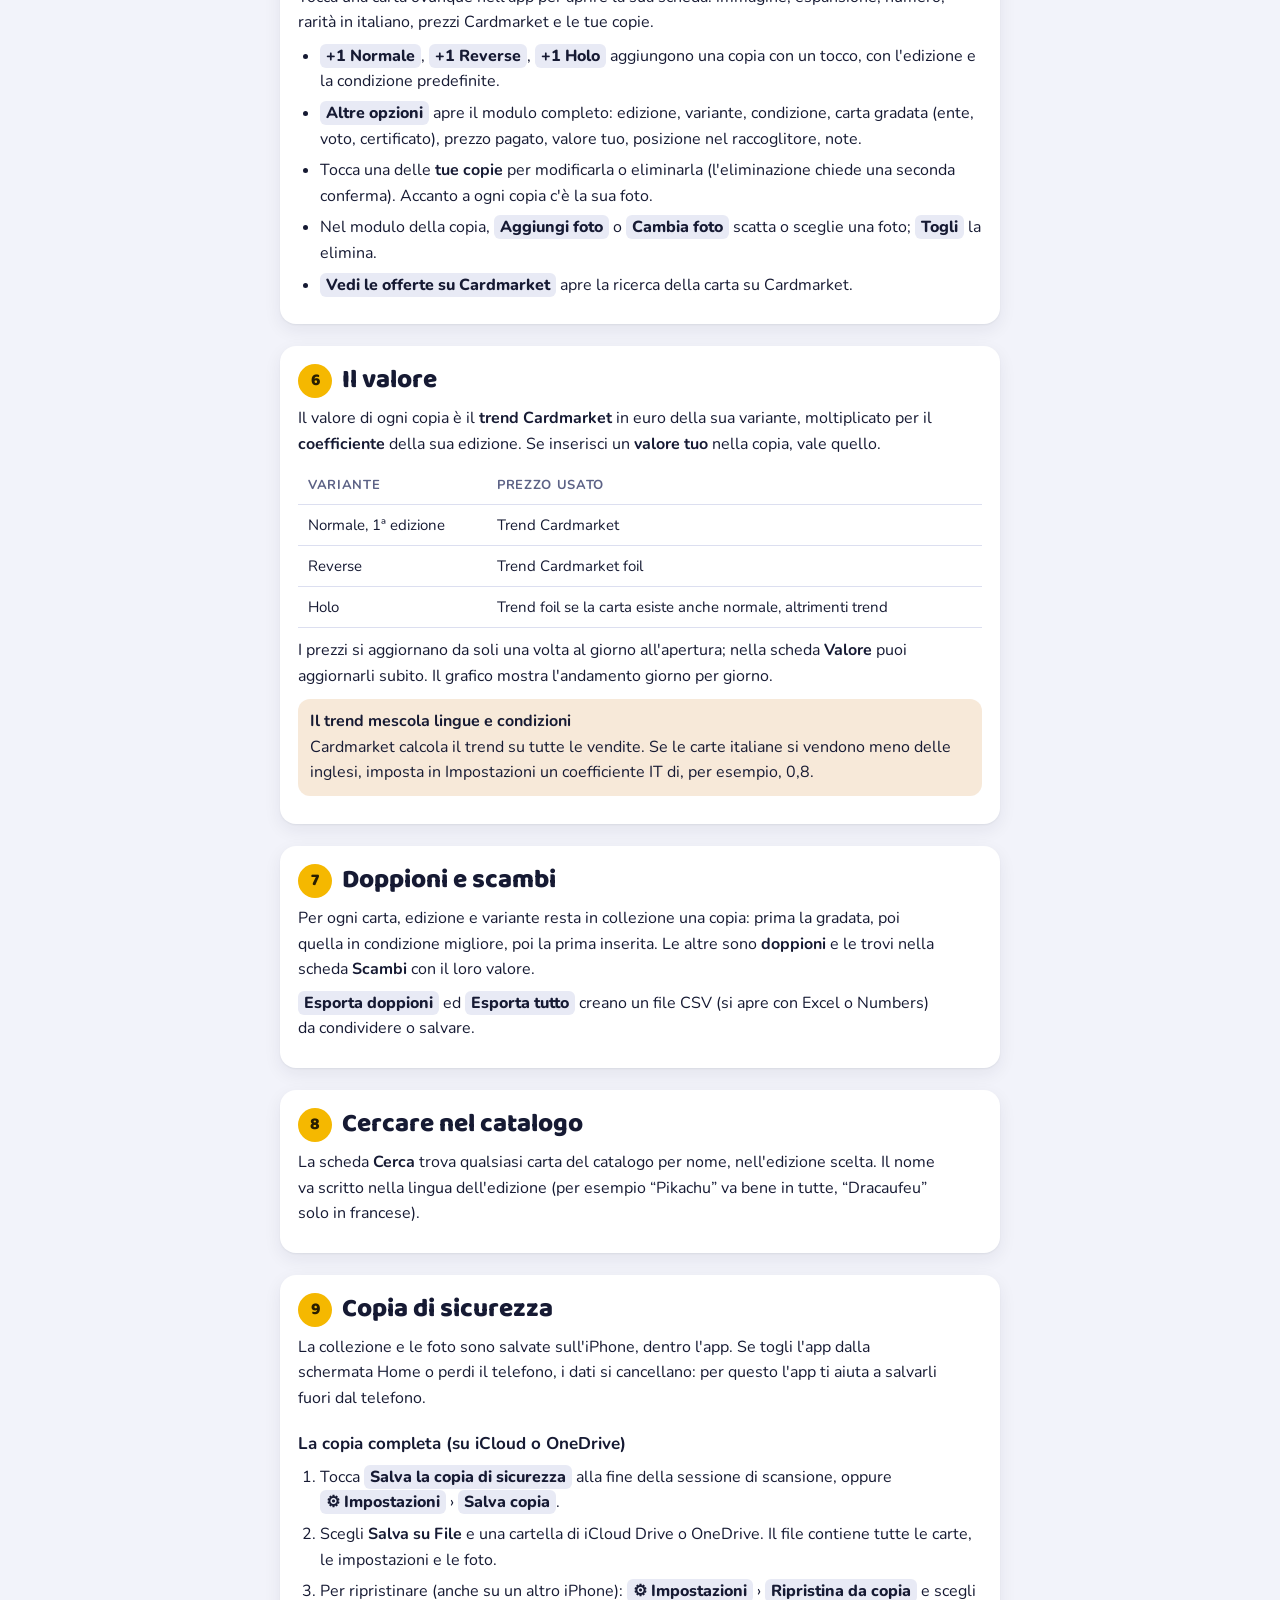
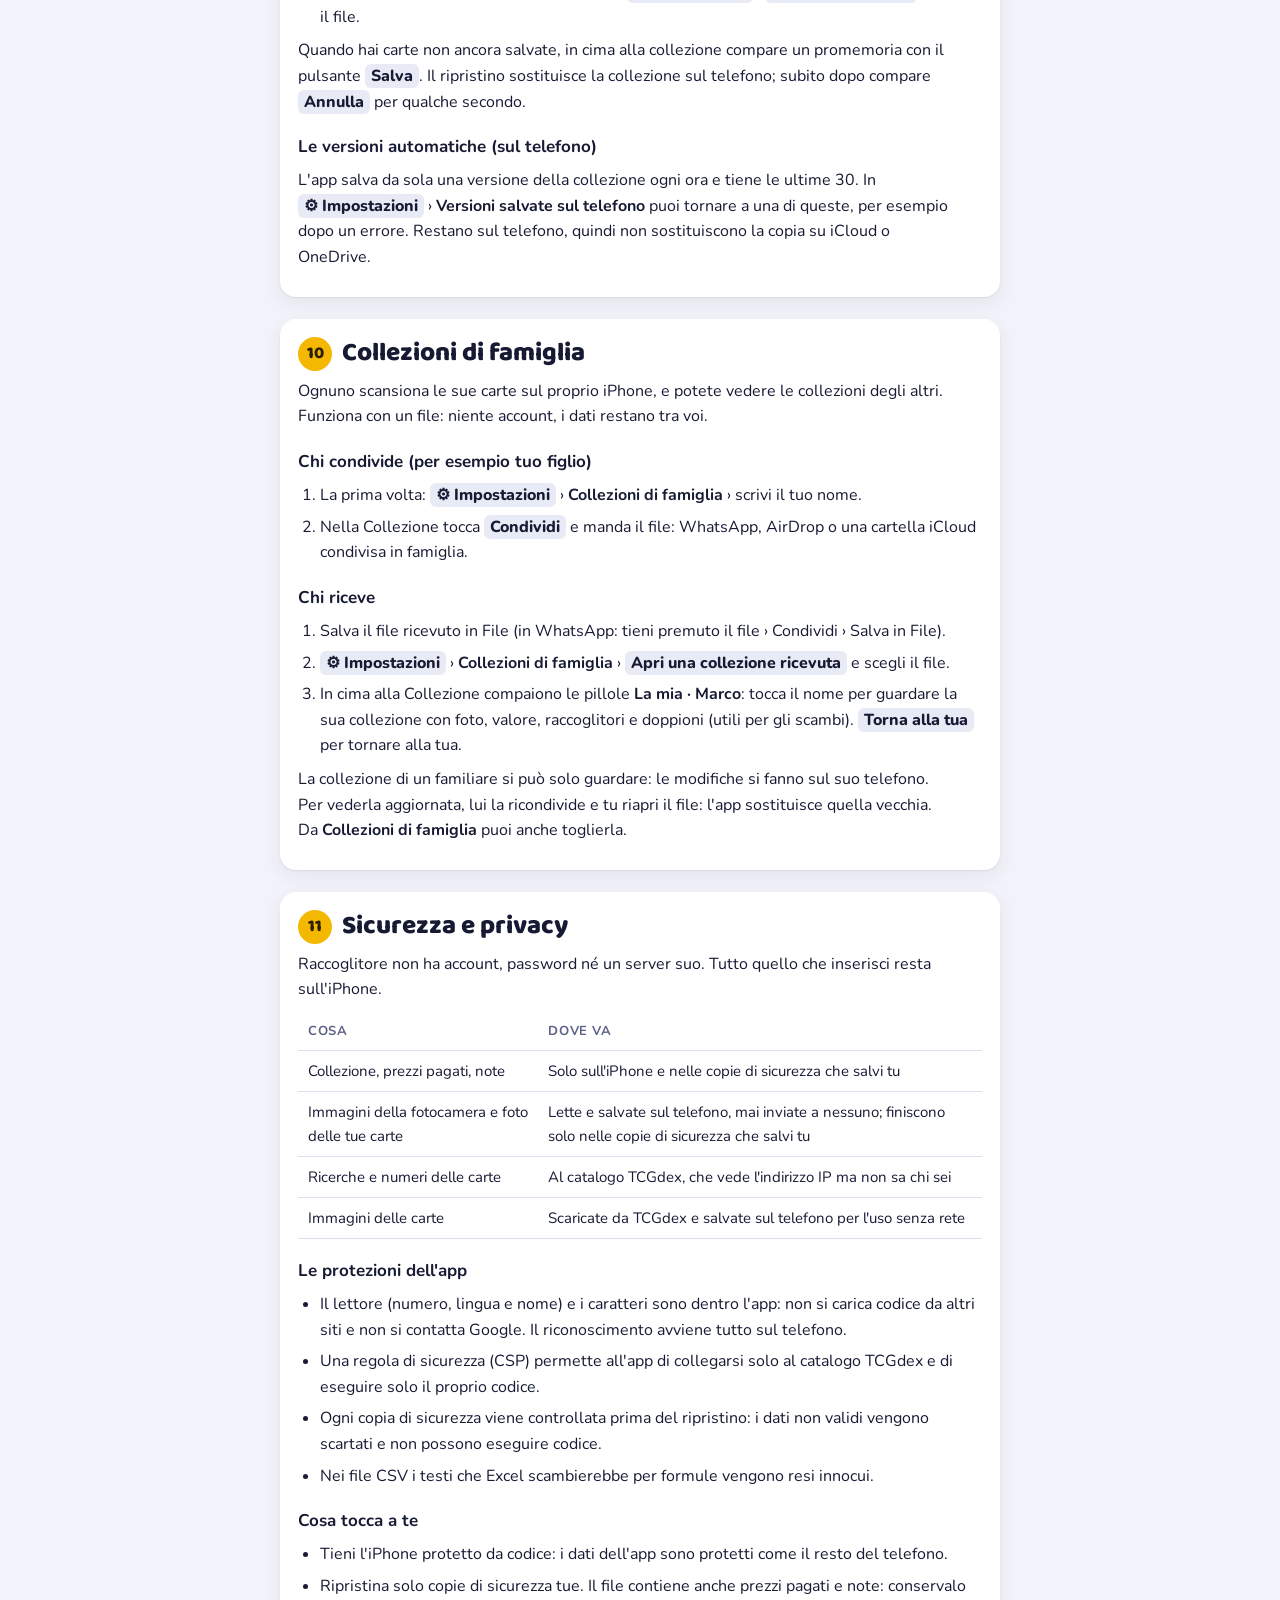
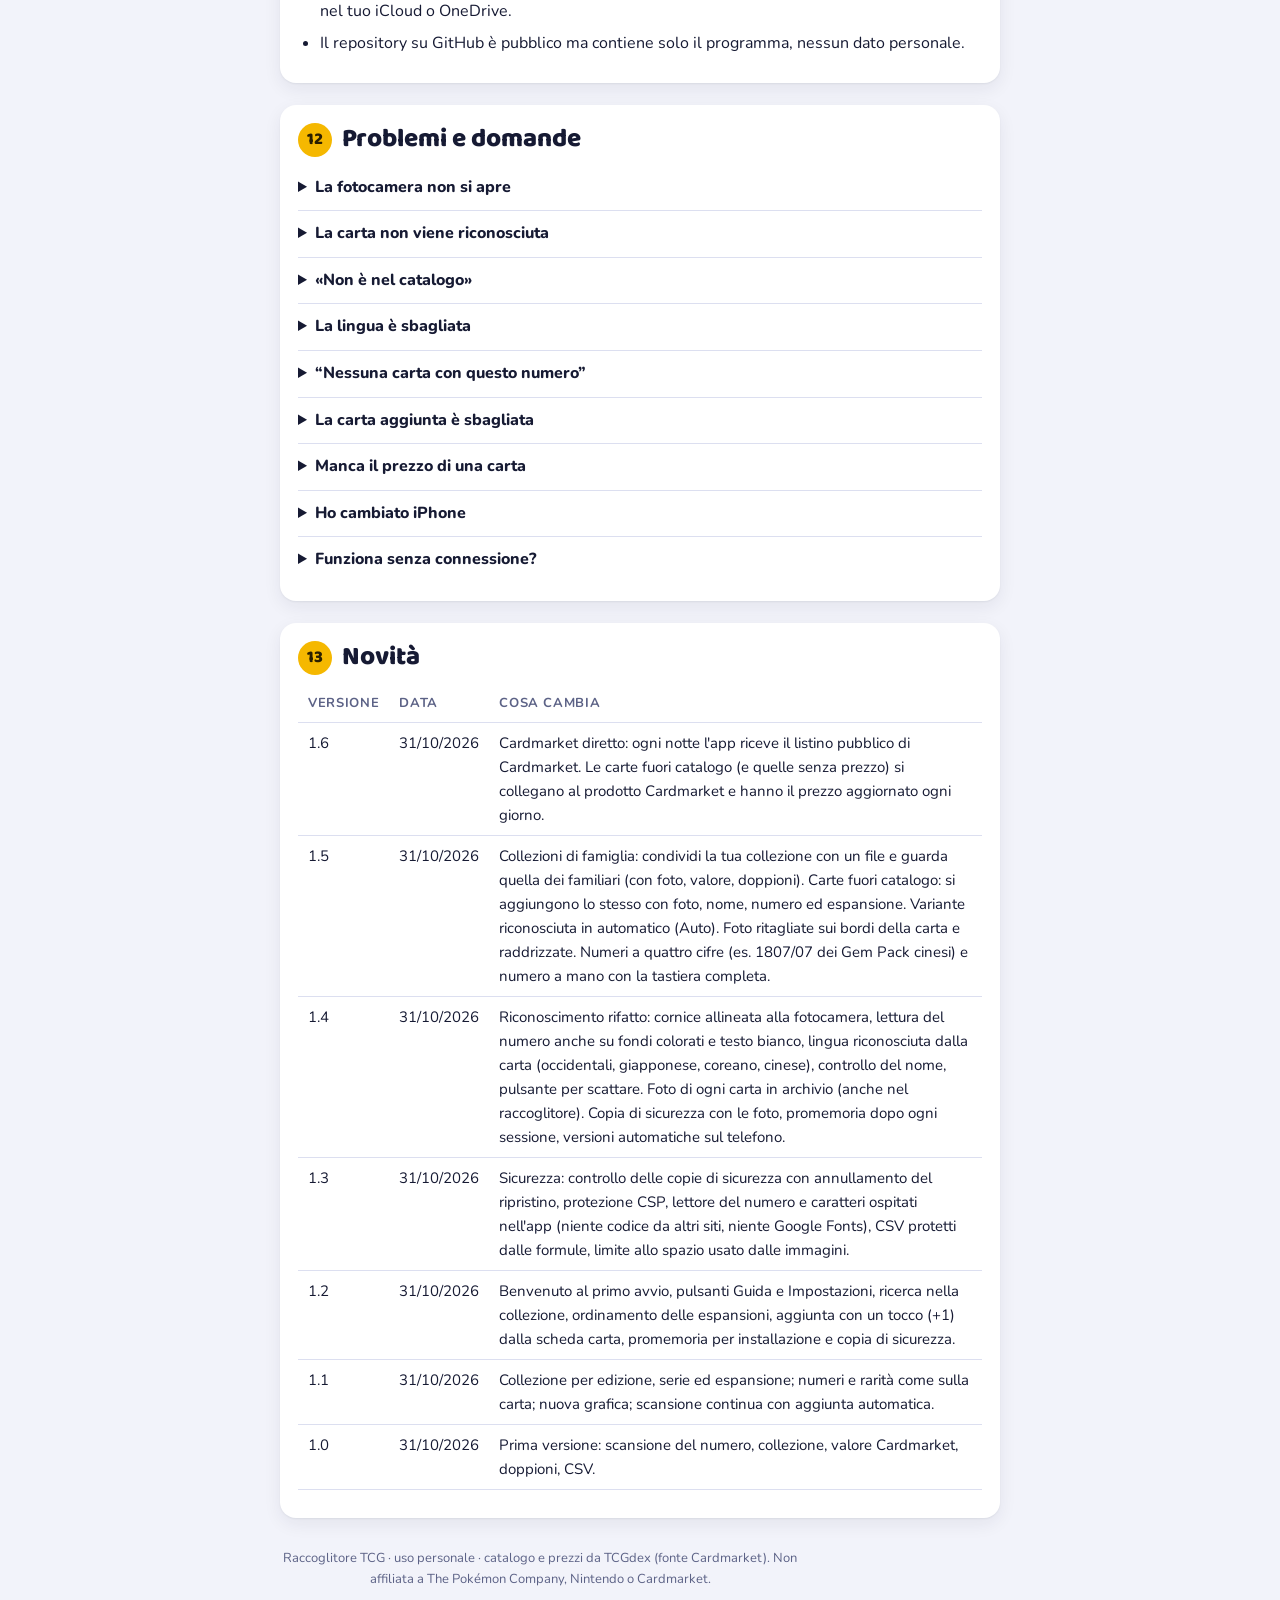
==== commit 0e0bb7c6: "Versione 1.6: Cardmarket diretto Le carte fuori catalogo (e quelle senza prezzo) si collegano a un p" ====
--- a/guida.html
+++ b/guida.html
@@ -74,7 +74,7 @@
 
 <div class="wrap">
   <header class="hero"><div class="hero-inner">
-    <div class="eyebrow">Guida all'uso · versione 1.5 · aggiornata il 31 ottobre 2026</div>
+    <div class="eyebrow">Guida all'uso · versione 1.6 · aggiornata il 31 ottobre 2026</div>
     <h1>Raccoglitore TCG</h1>
     <p>L'app per archiviare la tua collezione di carte Pokémon: scansioni le carte con l'iPhone, le ritrovi ordinate per edizione, serie ed espansione e vedi quanto valgono su Cardmarket.</p>
     <a class="cta" href="./">Apri l'app</a>
@@ -155,7 +155,10 @@
     <h3>Quando ci sono più carte possibili</h3>
     <p>Compare il riquadro <b>Quale carta…?</b> con le immagini, ordinate per somiglianza del nome: tocca quella giusta. Succede anche quando il nome letto non coincide con quello del catalogo, per evitare aggiunte sbagliate.</p>
     <h3>Carte che il catalogo non ha</h3>
-    <p>Il catalogo TCGdex non contiene tutte le carte: mancano per esempio molte buste speciali cinesi e coreane (come i <i>Gem Pack</i> cinesi, con numeri tipo <span class="num">1807/07</span>). In questi casi compare il riquadro <b>Non è nel catalogo: aggiungila lo stesso</b>, con la foto appena scattata: controlla nome, numero, edizione ed espansione e tocca <span class="k">Aggiungi con la foto</span>. La carta entra nella collezione e nel raccoglitore della sua espansione; il valore lo inserisci tu dalla scheda della carta. La volta dopo che scansioni la stessa carta, l'app la riconosce tra le tue.</p>
+    <p>Il catalogo TCGdex non contiene tutte le carte: mancano per esempio molte buste speciali cinesi e coreane (come i <i>Gem Pack</i> cinesi, con numeri tipo <span class="num">1807/07</span>). In questi casi compare il riquadro <b>Non è nel catalogo: aggiungila lo stesso</b>, con la foto appena scattata: controlla nome, numero, edizione ed espansione e tocca <span class="k">Aggiungi con la foto</span>. La carta entra nella collezione e nel raccoglitore della sua espansione. La volta dopo che scansioni la stessa carta, l'app la riconosce tra le tue.</p>
+    <h3>Il prezzo da Cardmarket</h3>
+    <p>Per le carte fuori catalogo (e per quelle senza prezzo) apri la scheda della carta e tocca <span class="k">Collega a Cardmarket per avere il prezzo</span>. Scrivi il nome come su Cardmarket, in inglese (per esempio <i>Sawsbuck</i>): l'app mostra i prodotti Cardmarket con il prezzo di oggi, mettendo per prima l'espansione con lo stesso codice della tua carta (per esempio <i>CBB4C: Gem Pack Vol. 4</i>). Scegli quello giusto: da quel momento il prezzo si aggiorna ogni giorno. Se la stessa carta compare più volte (per esempio <i>versione 7 di 7</i>), Cardmarket ne vende più versioni: scegli quella con il prezzo che vedi sul sito per la tua carta; di solito la rara è quella che costa di più. Il tasto <span class="k">Vedi le offerte su Cardmarket</span> apre la ricerca sul sito.</p>
+    <p class="note">Il listino arriva da Cardmarket ogni notte: è lo stesso listino pubblico che Cardmarket mette a disposizione, scaricato in automatico sul tuo GitHub perché l'app possa leggerlo.</p>
     <div class="tip"><b>Carte cinesi e coreane</b>Su queste carte la lingua si riconosce meno bene: prima di scansionarle scegli l'edizione (per esempio <i>Cinese semplificato</i>) al posto di <i>Automatica</i>.</div>
     <h3>Scansionare una sola espansione</h3>
     <p>Apri l'espansione dalla collezione e tocca <span class="k">Scansiona carte di questa espansione</span>: ogni numero porta a una sola carta.</p>
@@ -298,6 +301,7 @@
     <div class="tablebox"><table>
       <thead><tr><th>Versione</th><th>Data</th><th>Cosa cambia</th></tr></thead>
       <tbody>
+        <tr><td>1.6</td><td>31/10/2026</td><td>Cardmarket diretto: ogni notte l'app riceve il listino pubblico di Cardmarket. Le carte fuori catalogo (e quelle senza prezzo) si collegano al prodotto Cardmarket e hanno il prezzo aggiornato ogni giorno.</td></tr>
         <tr><td>1.5</td><td>31/10/2026</td><td>Collezioni di famiglia: condividi la tua collezione con un file e guarda quella dei familiari (con foto, valore, doppioni). Carte fuori catalogo: si aggiungono lo stesso con foto, nome, numero ed espansione. Variante riconosciuta in automatico (Auto). Foto ritagliate sui bordi della carta e raddrizzate. Numeri a quattro cifre (es. 1807/07 dei Gem Pack cinesi) e numero a mano con la tastiera completa.</td></tr>
         <tr><td>1.4</td><td>31/10/2026</td><td>Riconoscimento rifatto: cornice allineata alla fotocamera, lettura del numero anche su fondi colorati e testo bianco, lingua riconosciuta dalla carta (occidentali, giapponese, coreano, cinese), controllo del nome, pulsante per scattare. Foto di ogni carta in archivio (anche nel raccoglitore). Copia di sicurezza con le foto, promemoria dopo ogni sessione, versioni automatiche sul telefono.</td></tr>
         <tr><td>1.3</td><td>31/10/2026</td><td>Sicurezza: controllo delle copie di sicurezza con annullamento del ripristino, protezione CSP, lettore del numero e caratteri ospitati nell'app (niente codice da altri siti, niente Google Fonts), CSV protetti dalle formule, limite allo spazio usato dalle immagini.</td></tr>
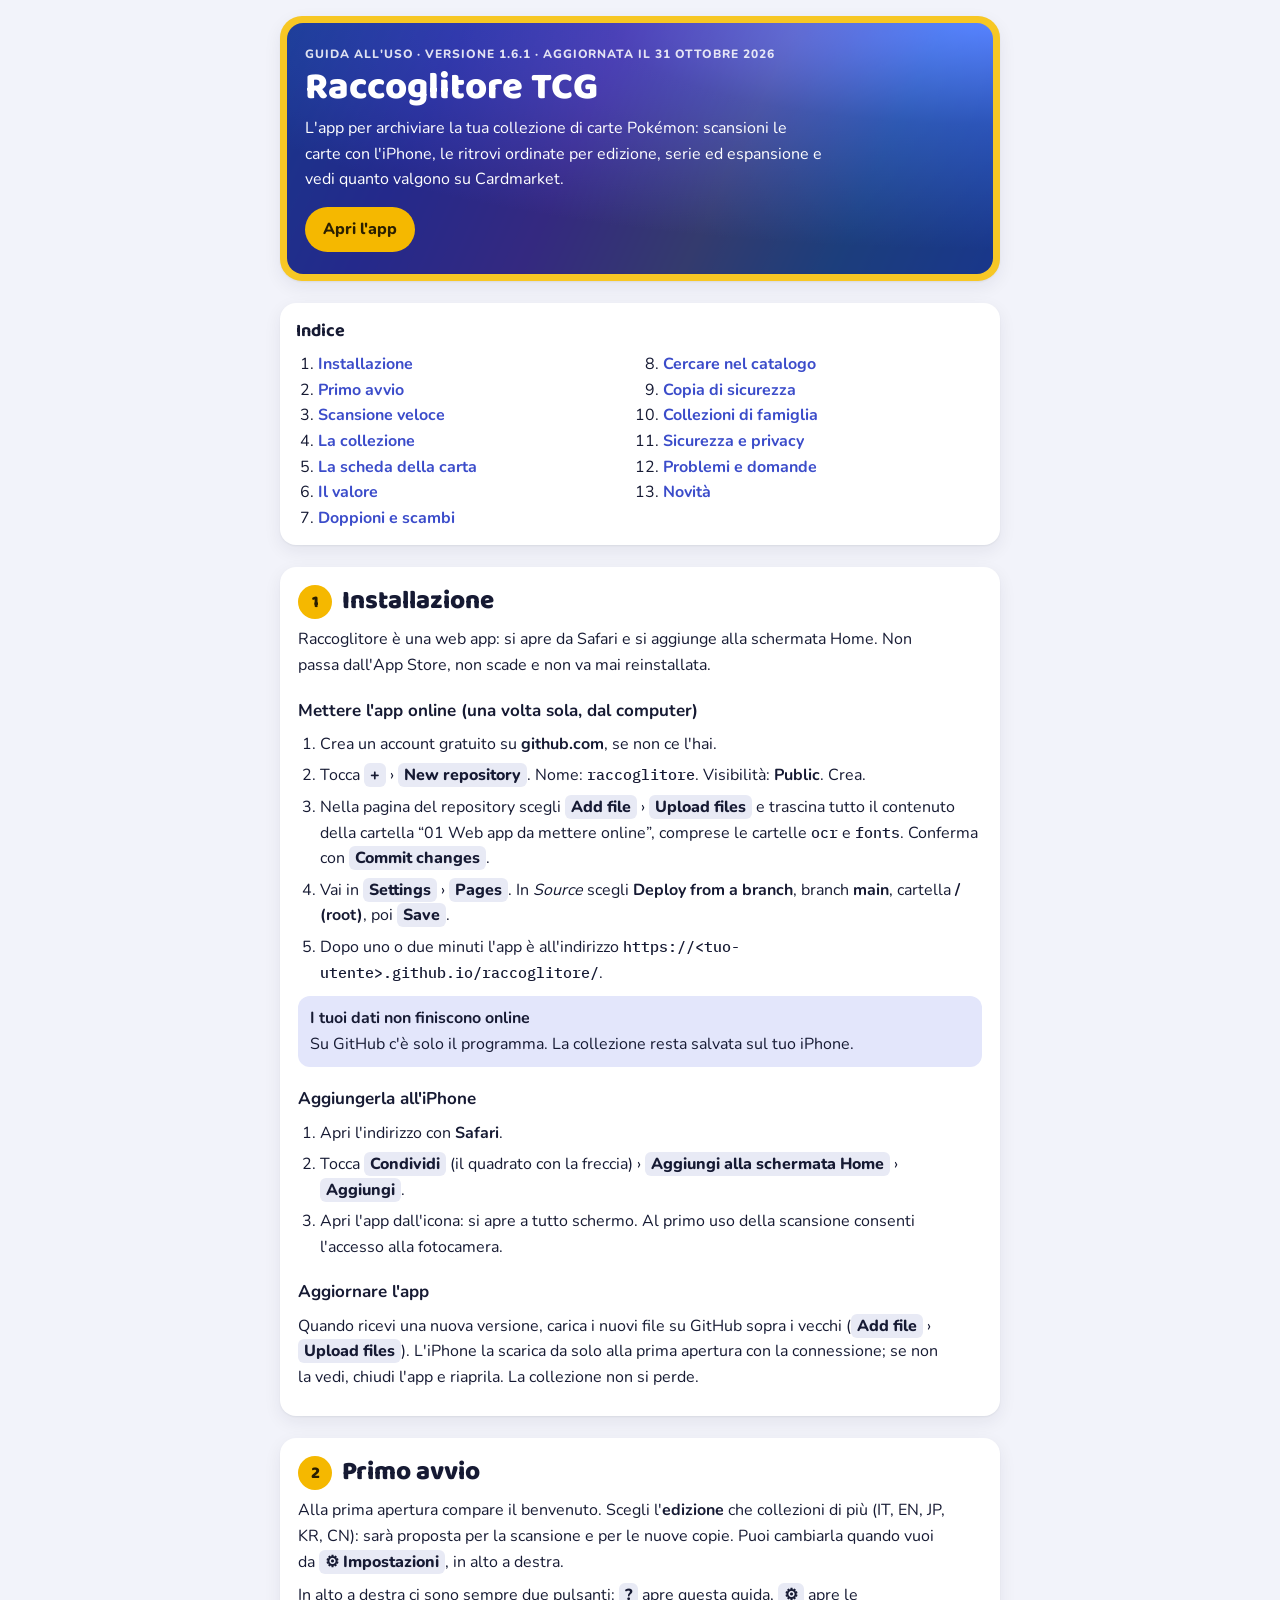
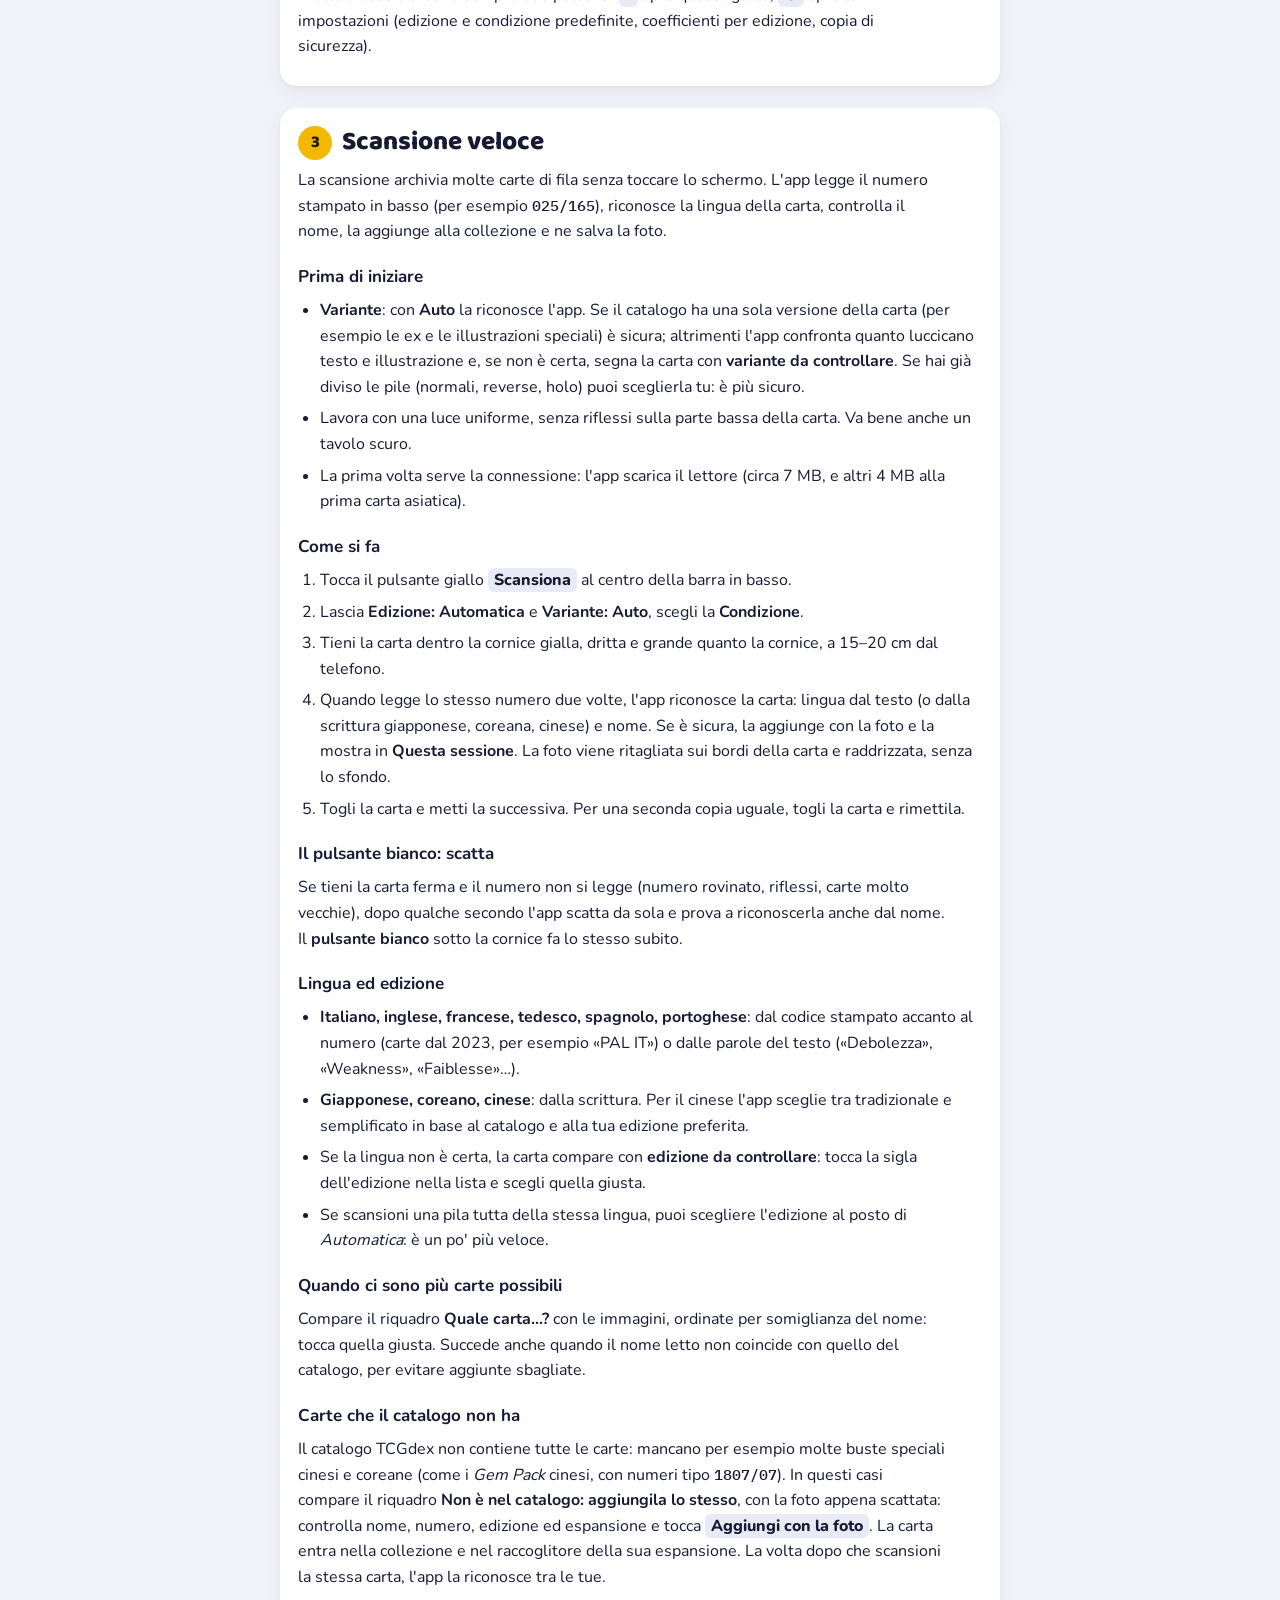
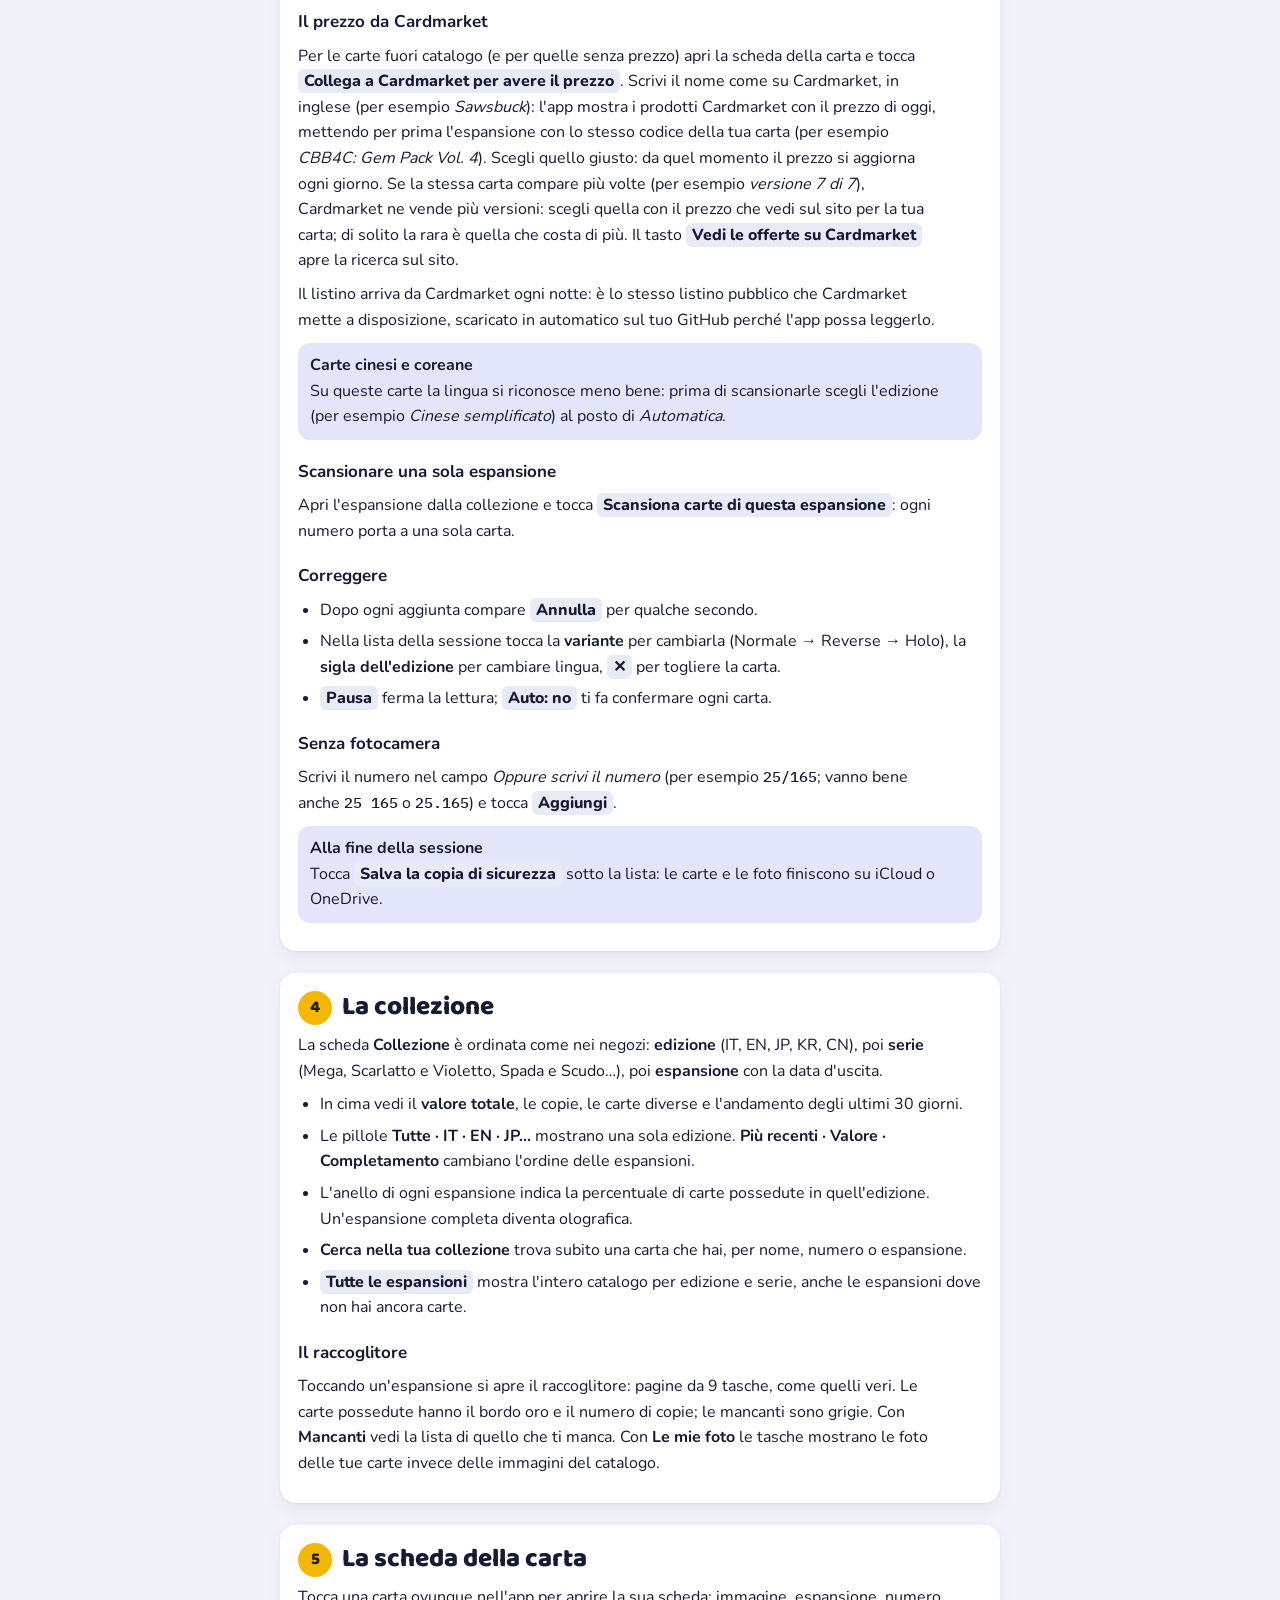
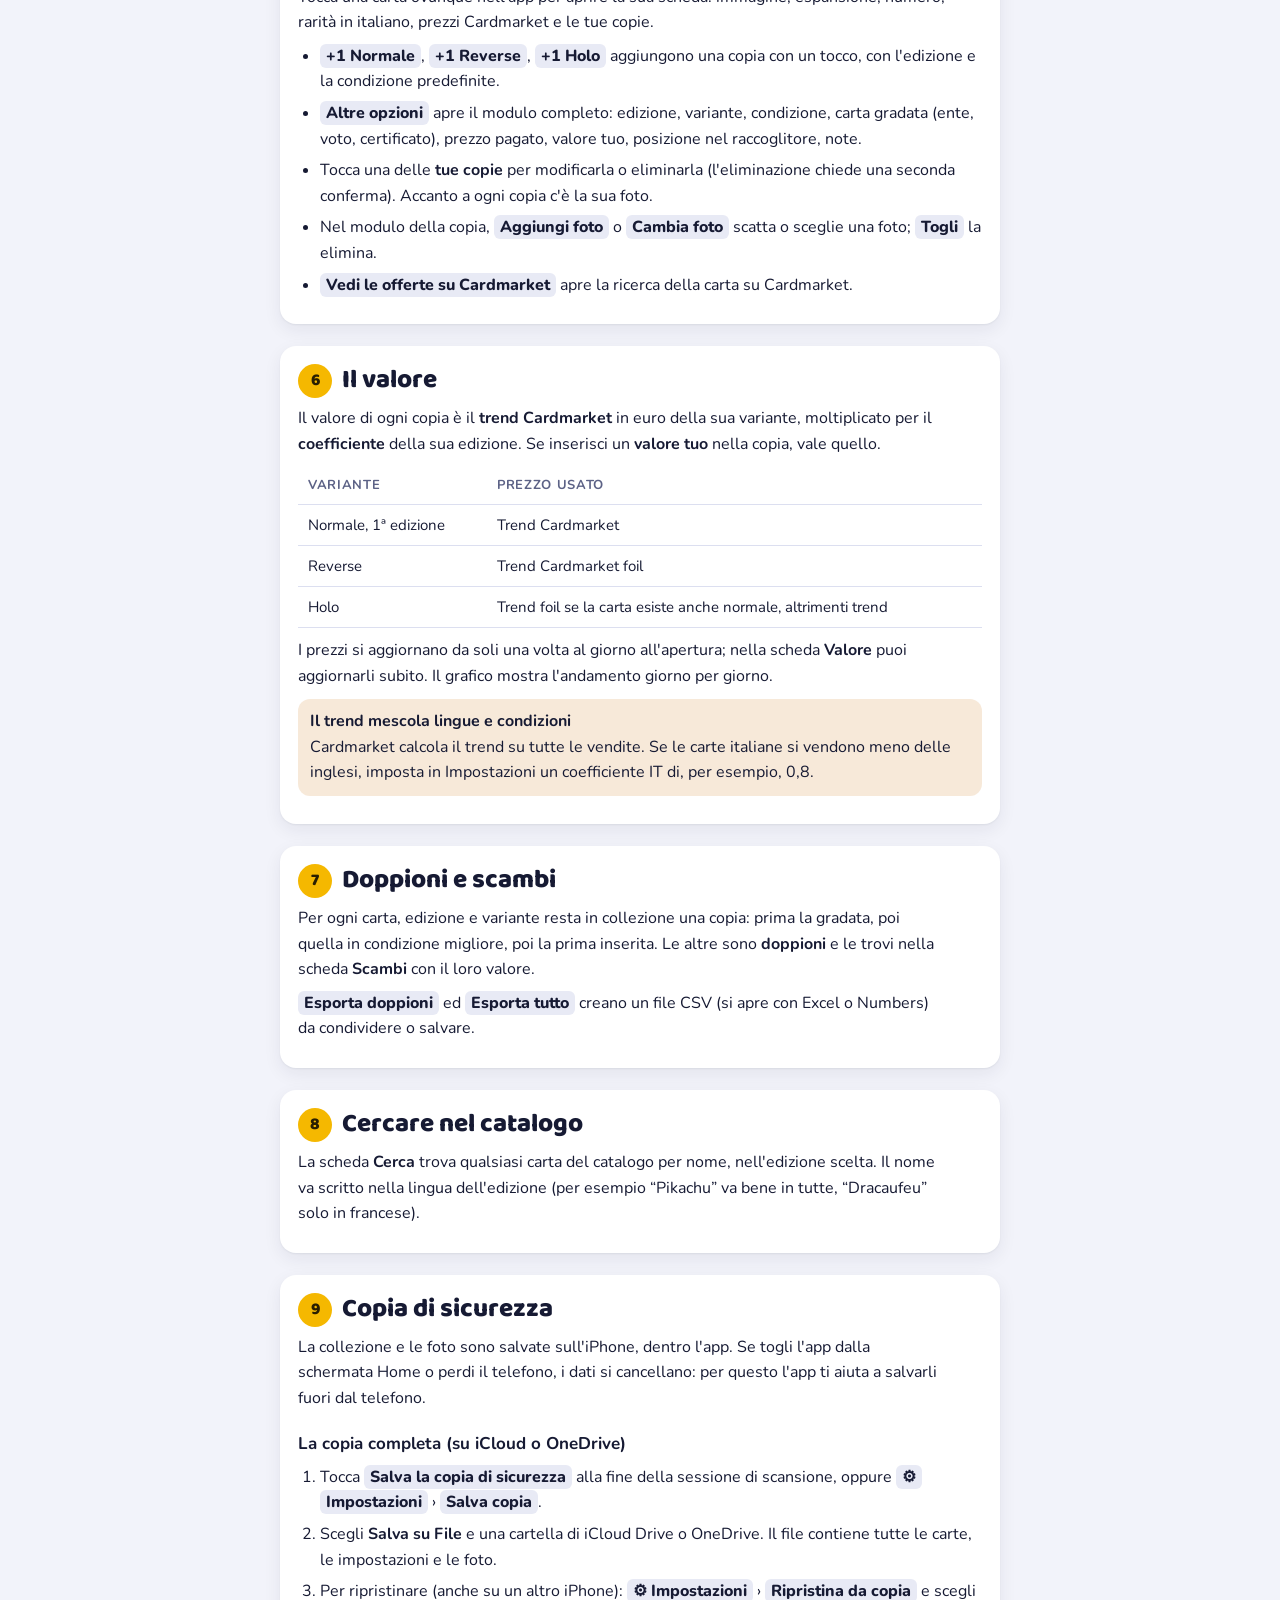
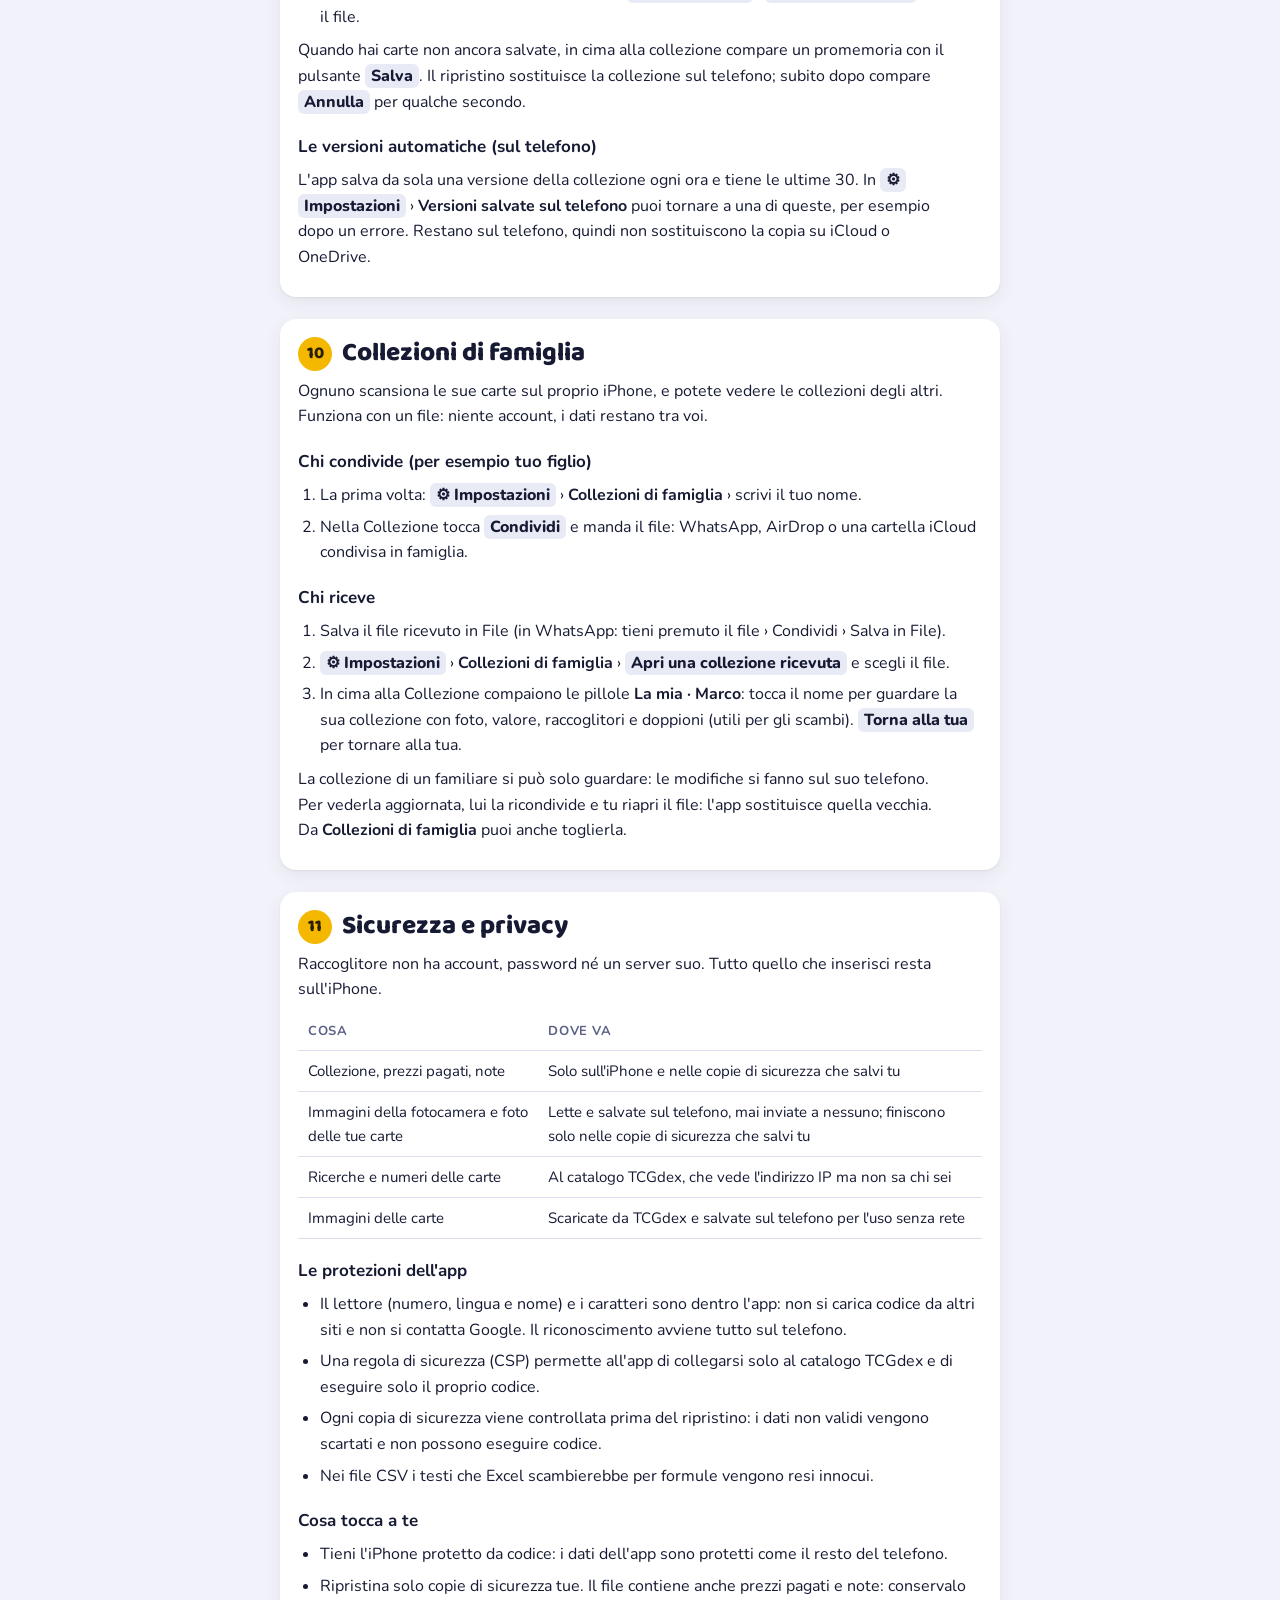
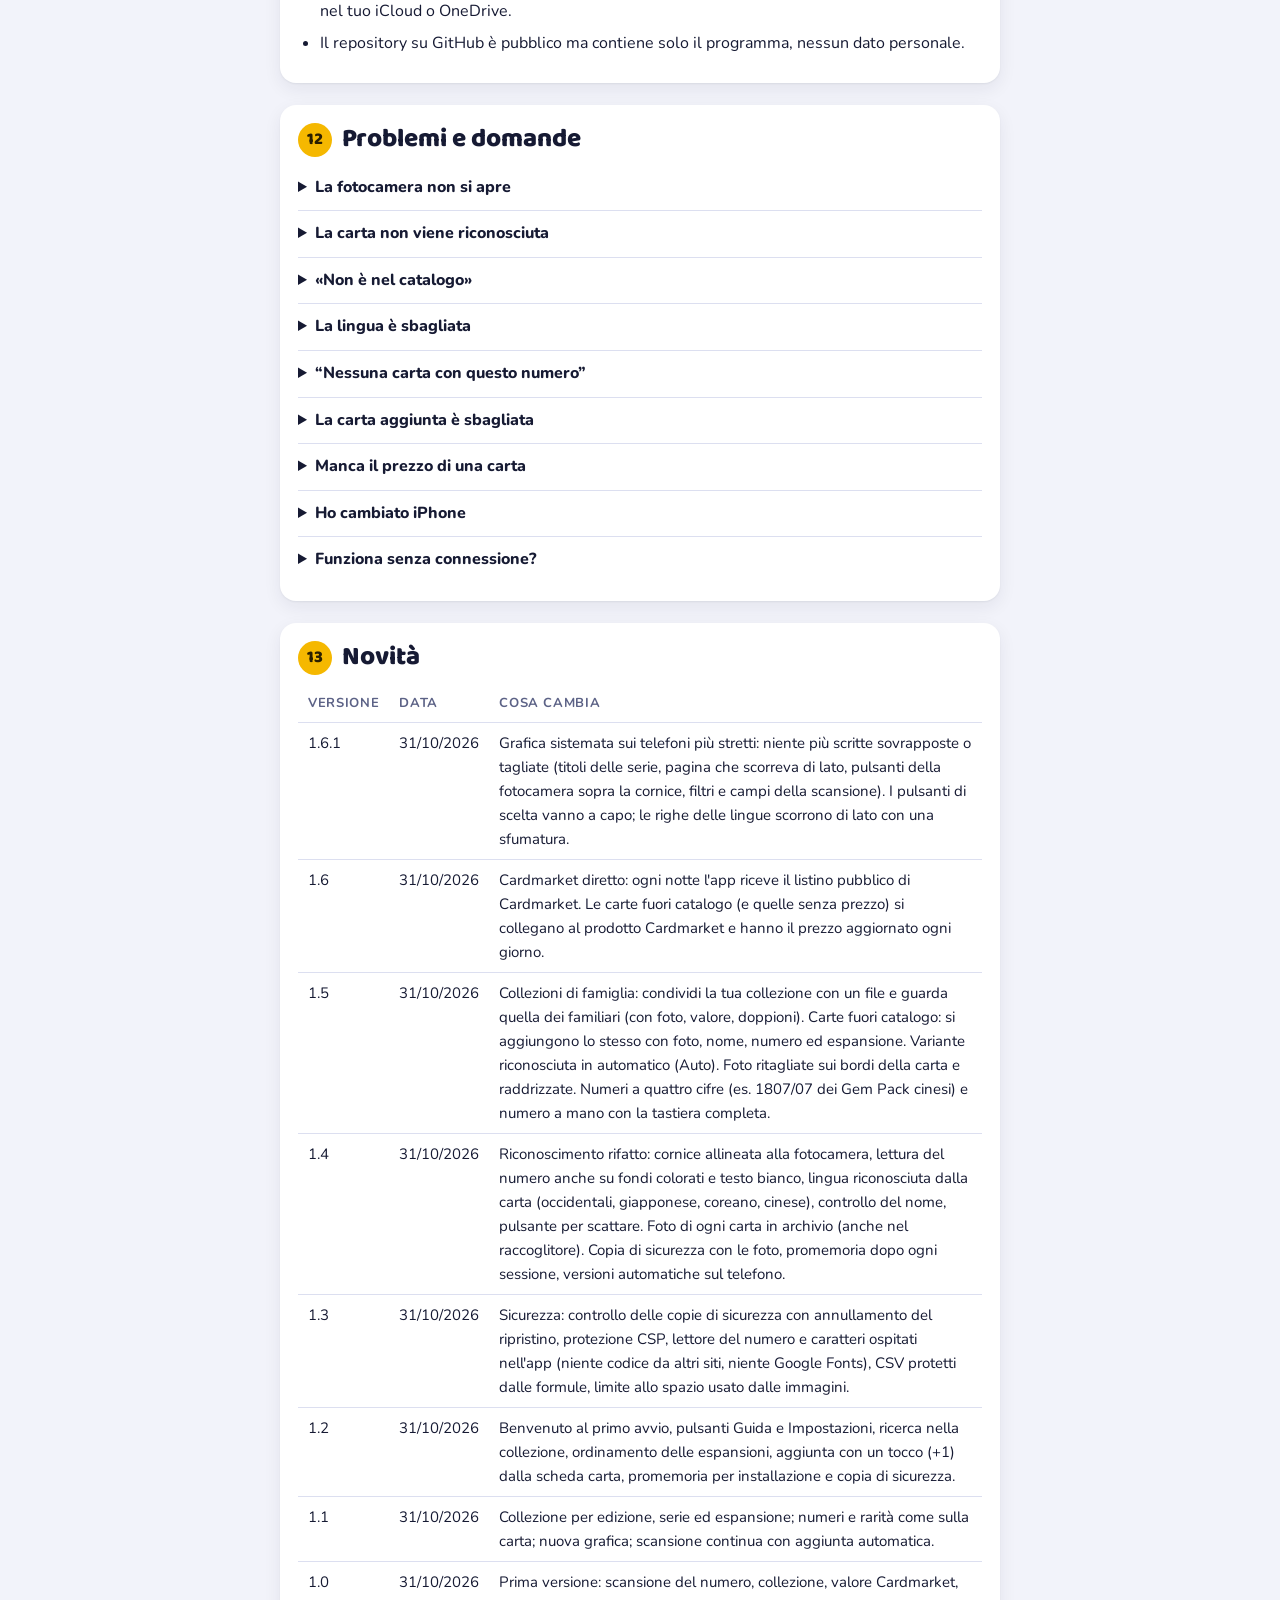
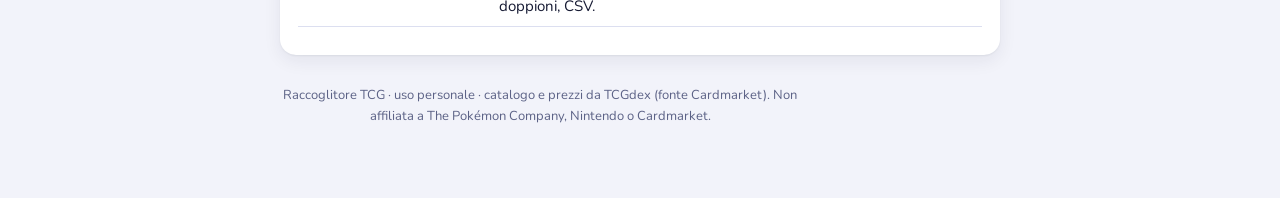
==== commit da1242aa: "Versione 1.6.1: grafica senza scritte sovrapposte - La pagina non è più larga del telefono (colonna " ====
--- a/guida.html
+++ b/guida.html
@@ -35,13 +35,13 @@
 }
 :root[data-theme="dark"] { --bg: #0c0f22; --surface: #161a36; --sunk: #10132a; --ink: #eef0ff; --muted: #9ba1c9; --line: #272c53; --accent: #8d98ff; --accent-soft: #232a5c; --gold: #ffd23f; --frame: #e7b912; --warn: #f2a23c; --shadow: 0 1px 2px rgba(0,0,0,.3), 0 8px 24px rgba(0,0,0,.35); color-scheme: dark; }
 body { background: var(--bg); color: var(--ink); font-family: var(--font-body); font-size: 16px; line-height: 1.6; }
-.wrap { max-width: 720px; margin: 0 auto; padding-left: max(16px, env(safe-area-inset-left, 0px)); padding-right: max(16px, env(safe-area-inset-right, 0px)); padding-block: 16px 64px; display: grid; gap: 22px; }
+.wrap { max-width: 720px; margin: 0 auto; padding-left: max(16px, env(safe-area-inset-left, 0px)); padding-right: max(16px, env(safe-area-inset-right, 0px)); padding-block: 16px 64px; display: grid; grid-template-columns: minmax(0, 1fr); gap: 22px; }
 .hero { border-radius: 22px; padding: 7px; background: var(--frame); box-shadow: var(--shadow); }
 .hero-inner { border-radius: 16px; padding: 22px 18px; color: #fff; position: relative; overflow: hidden; background: radial-gradient(120% 90% at 100% 0%, #5468ff 0%, #2a3aa8 45%, #19226b 100%); }
 .hero-inner::after { content: ""; position: absolute; inset: 0; background: var(--holo); mix-blend-mode: soft-light; opacity: .55; pointer-events: none; }
 .hero-inner > * { position: relative; z-index: 1; }
 .eyebrow { font-size: 12px; font-weight: 800; letter-spacing: .08em; text-transform: uppercase; opacity: .85; }
-h1 { font-family: var(--font-display); font-weight: 800; font-size: 38px; line-height: 1.05; margin: 4px 0 8px; text-wrap: balance; }
+h1 { font-family: var(--font-display); font-weight: 800; font-size: clamp(30px, 10vw, 38px); line-height: 1.05; margin: 4px 0 8px; text-wrap: balance; }
 .hero p { margin: 0; max-width: 52ch; }
 .hero .cta { display: inline-flex; margin-top: 14px; background: var(--gold); color: var(--gold-ink); font-weight: 800; text-decoration: none; padding: 10px 18px; border-radius: 999px; }
 nav.toc { background: var(--surface); border-radius: 16px; box-shadow: var(--shadow); padding: 14px 16px; }
@@ -58,11 +58,23 @@
 .tip { border-radius: 12px; padding: 10px 12px; background: var(--accent-soft); margin: 10px 0; }
 .warn { border-radius: 12px; padding: 10px 12px; background: color-mix(in srgb, var(--warn) 15%, transparent); margin: 10px 0; }
 .tip b, .warn b { display: block; }
-kbd, .k { font-family: var(--font-body); font-weight: 800; background: var(--sunk); border-radius: 6px; padding: 1px 6px; white-space: nowrap; }
-code, .num { font-family: var(--font-mono); font-size: .92em; }
+kbd, .k { font-family: var(--font-body); font-weight: 800; background: var(--sunk); border-radius: 6px; padding: 1px 6px; -webkit-box-decoration-break: clone; box-decoration-break: clone; }
+code, .num { font-family: var(--font-mono); font-size: .92em; overflow-wrap: anywhere; }
 table { border-collapse: collapse; width: 100%; font-size: 15px; }
 .tablebox { overflow-x: auto; margin: 10px 0; }
 th, td { text-align: left; padding: 8px 10px; border-bottom: 1px solid var(--line); vertical-align: top; }
+td:last-child { overflow-wrap: break-word; }
+.news td:nth-child(-n+2), .news th { white-space: nowrap; }
+/* Telefono stretto: ogni novità diventa un blocco (versione e data sopra, testo sotto) */
+@media (max-width: 520px) {
+  .news thead { display: none; }
+  .news, .news tbody, .news tr, .news td { display: block; }
+  .news tr { padding: 10px 0; border-bottom: 1px solid var(--line); }
+  .news td { border: 0; padding: 0; }
+  .news td:nth-child(1), .news td:nth-child(2) { display: inline-block; font-weight: 800; margin: 0 10px 4px 0; }
+  .news td:nth-child(2) { font-weight: 600; color: var(--muted); }
+}
+@media (max-width: 360px) { table { font-size: 14px; } th, td { padding: 8px 6px; } }
 th { color: var(--muted); font-size: 13px; text-transform: uppercase; letter-spacing: .05em; }
 details { border-top: 1px solid var(--line); padding: 10px 0; }
 details:first-of-type { border-top: 0; }
@@ -74,7 +86,7 @@
 
 <div class="wrap">
   <header class="hero"><div class="hero-inner">
-    <div class="eyebrow">Guida all'uso · versione 1.6 · aggiornata il 31 ottobre 2026</div>
+    <div class="eyebrow">Guida all'uso · versione 1.6.1 · aggiornata il 31 ottobre 2026</div>
     <h1>Raccoglitore TCG</h1>
     <p>L'app per archiviare la tua collezione di carte Pokémon: scansioni le carte con l'iPhone, le ritrovi ordinate per edizione, serie ed espansione e vedi quanto valgono su Cardmarket.</p>
     <a class="cta" href="./">Apri l'app</a>
@@ -298,9 +310,10 @@
 
   <section class="chap" id="novita">
     <h2><span class="n">13</span>Novità</h2>
-    <div class="tablebox"><table>
+    <div class="tablebox"><table class="news">
       <thead><tr><th>Versione</th><th>Data</th><th>Cosa cambia</th></tr></thead>
       <tbody>
+        <tr><td>1.6.1</td><td>31/10/2026</td><td>Grafica sistemata sui telefoni più stretti: niente più scritte sovrapposte o tagliate (titoli delle serie, pagina che scorreva di lato, pulsanti della fotocamera sopra la cornice, filtri e campi della scansione). I pulsanti di scelta vanno a capo; le righe delle lingue scorrono di lato con una sfumatura.</td></tr>
         <tr><td>1.6</td><td>31/10/2026</td><td>Cardmarket diretto: ogni notte l'app riceve il listino pubblico di Cardmarket. Le carte fuori catalogo (e quelle senza prezzo) si collegano al prodotto Cardmarket e hanno il prezzo aggiornato ogni giorno.</td></tr>
         <tr><td>1.5</td><td>31/10/2026</td><td>Collezioni di famiglia: condividi la tua collezione con un file e guarda quella dei familiari (con foto, valore, doppioni). Carte fuori catalogo: si aggiungono lo stesso con foto, nome, numero ed espansione. Variante riconosciuta in automatico (Auto). Foto ritagliate sui bordi della carta e raddrizzate. Numeri a quattro cifre (es. 1807/07 dei Gem Pack cinesi) e numero a mano con la tastiera completa.</td></tr>
         <tr><td>1.4</td><td>31/10/2026</td><td>Riconoscimento rifatto: cornice allineata alla fotocamera, lettura del numero anche su fondi colorati e testo bianco, lingua riconosciuta dalla carta (occidentali, giapponese, coreano, cinese), controllo del nome, pulsante per scattare. Foto di ogni carta in archivio (anche nel raccoglitore). Copia di sicurezza con le foto, promemoria dopo ogni sessione, versioni automatiche sul telefono.</td></tr>
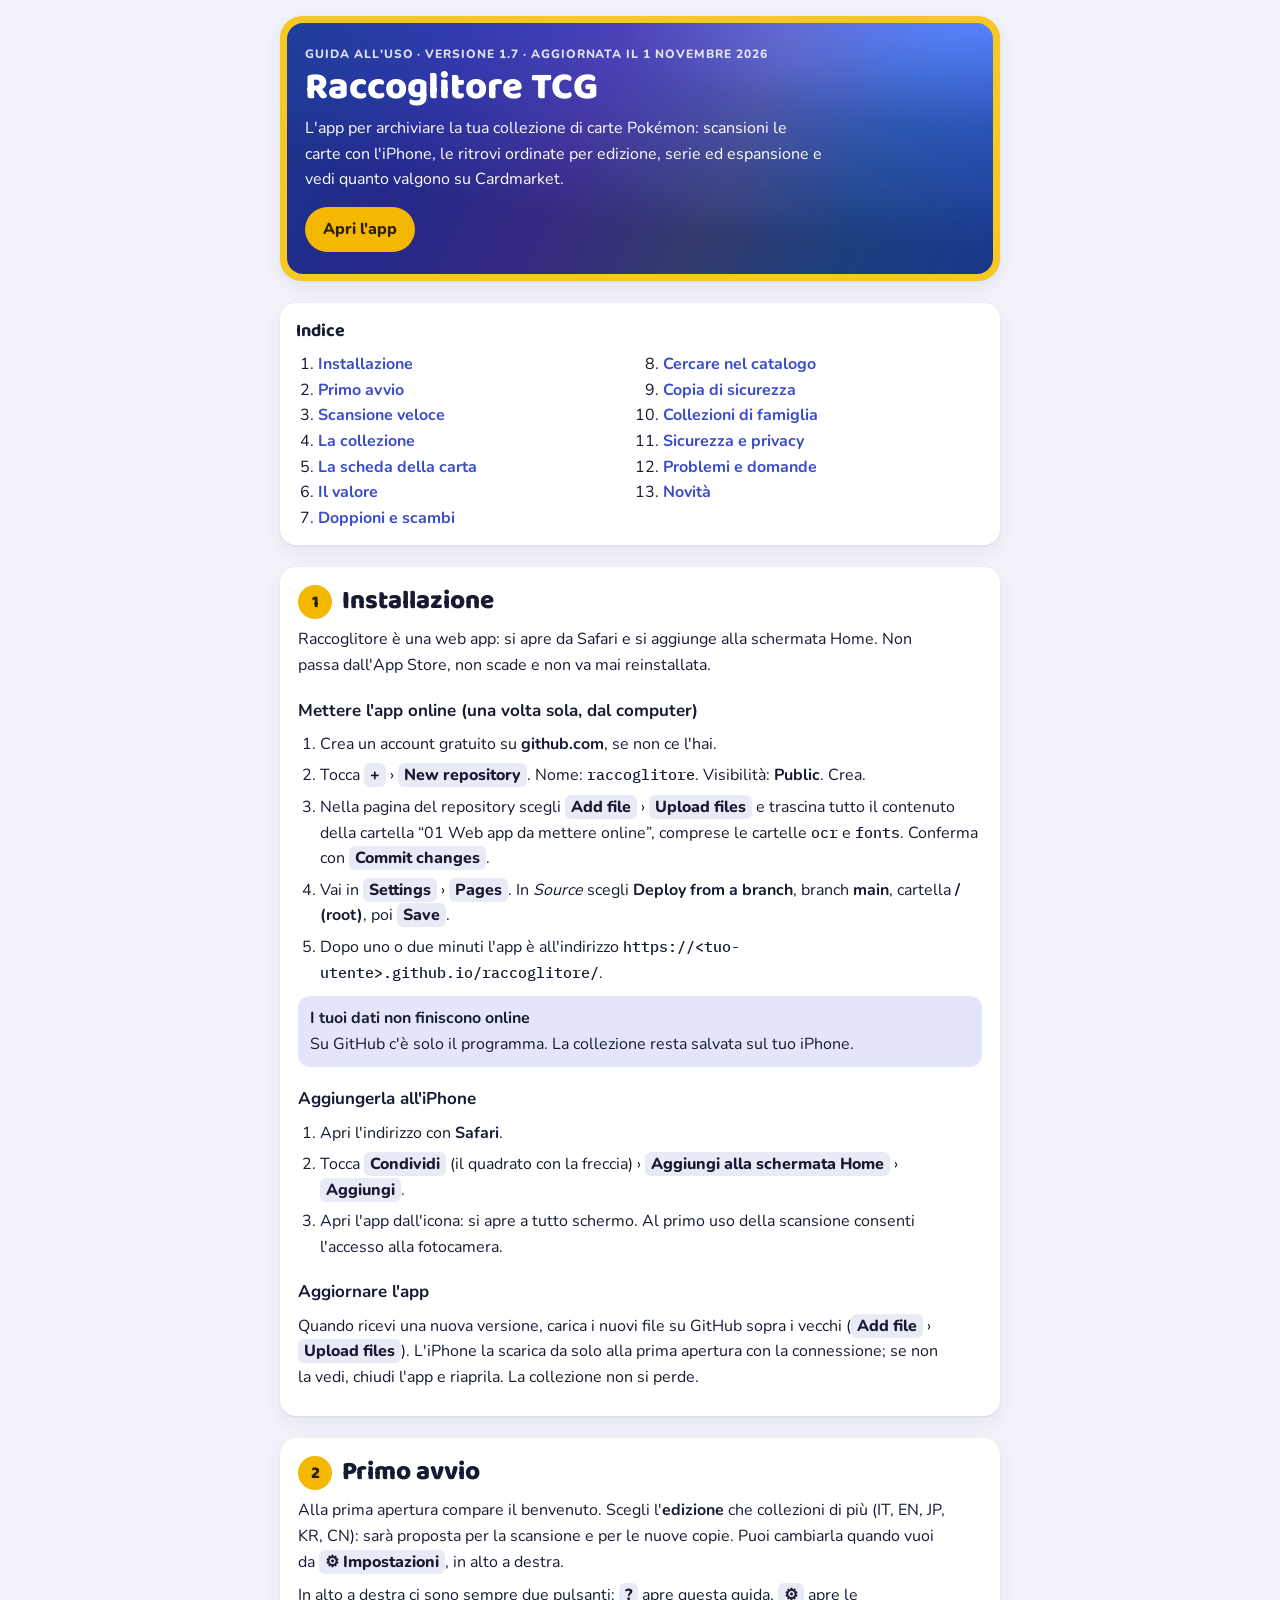
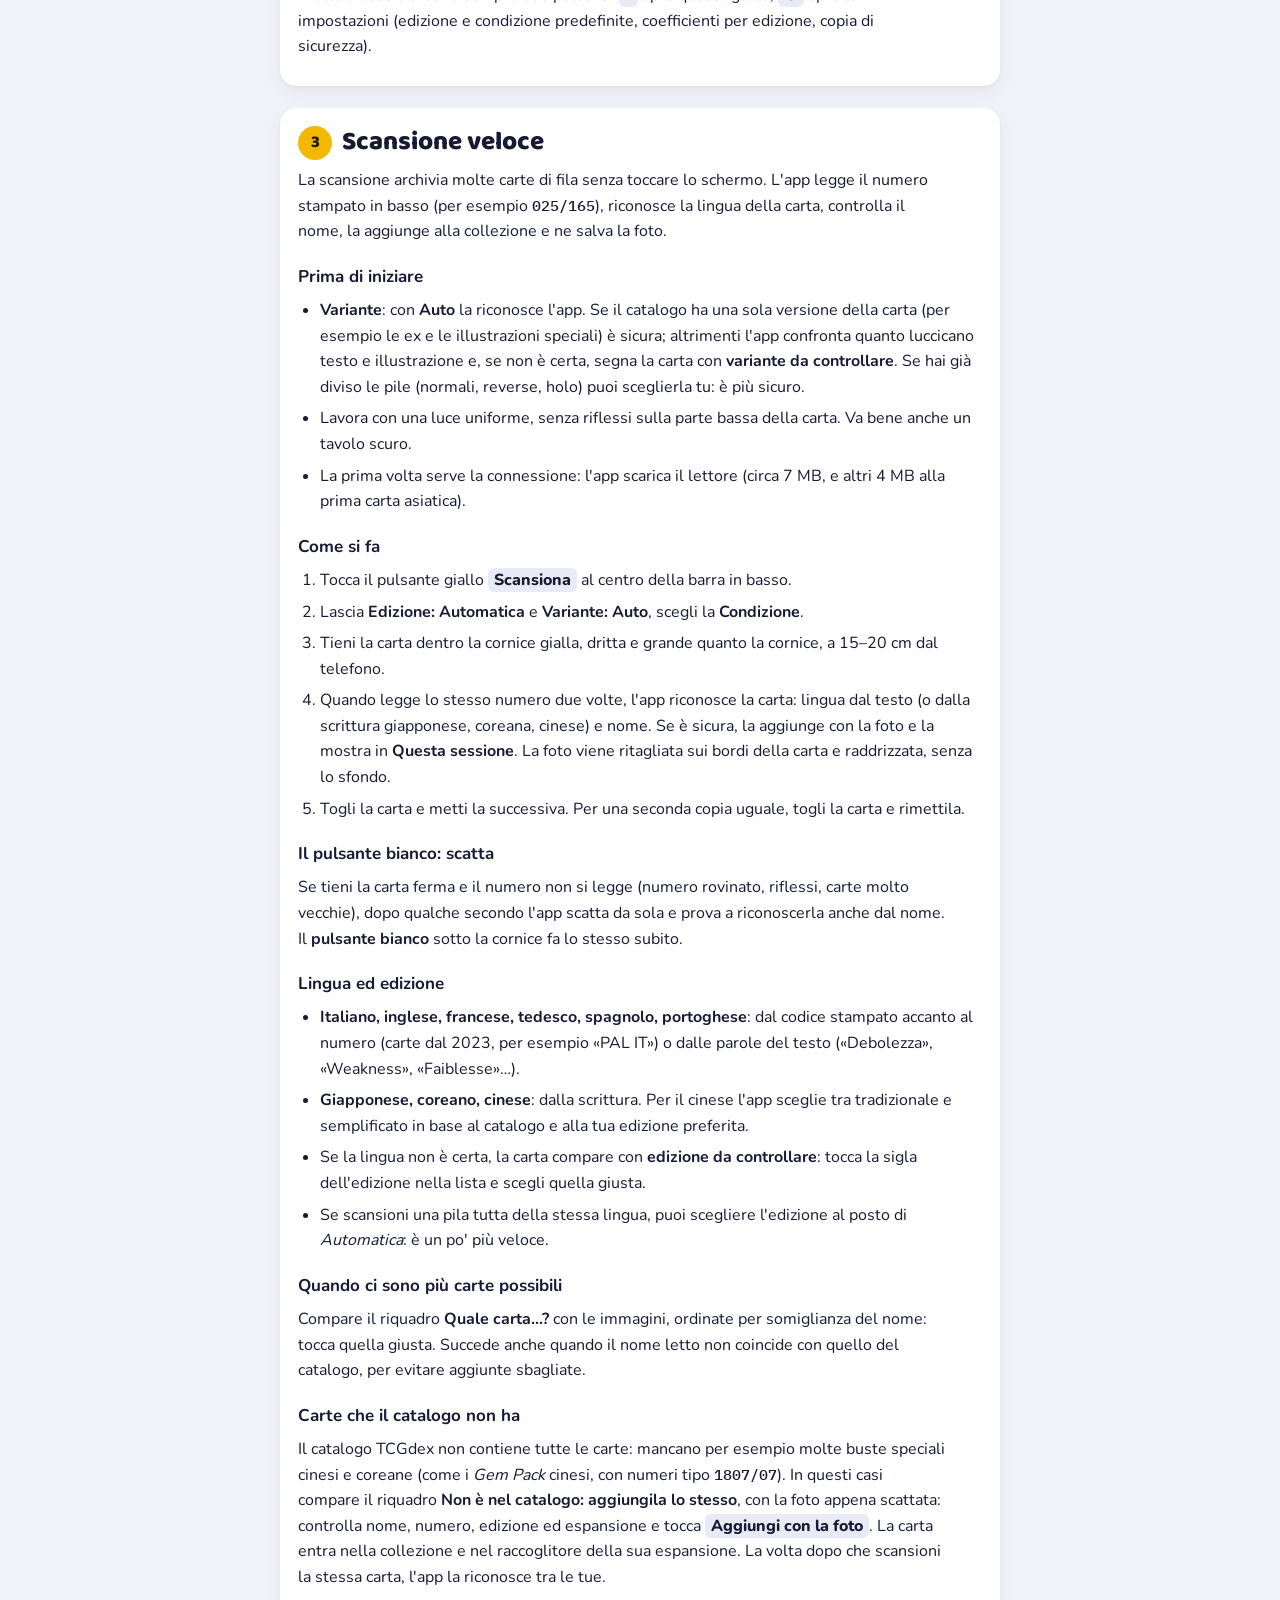
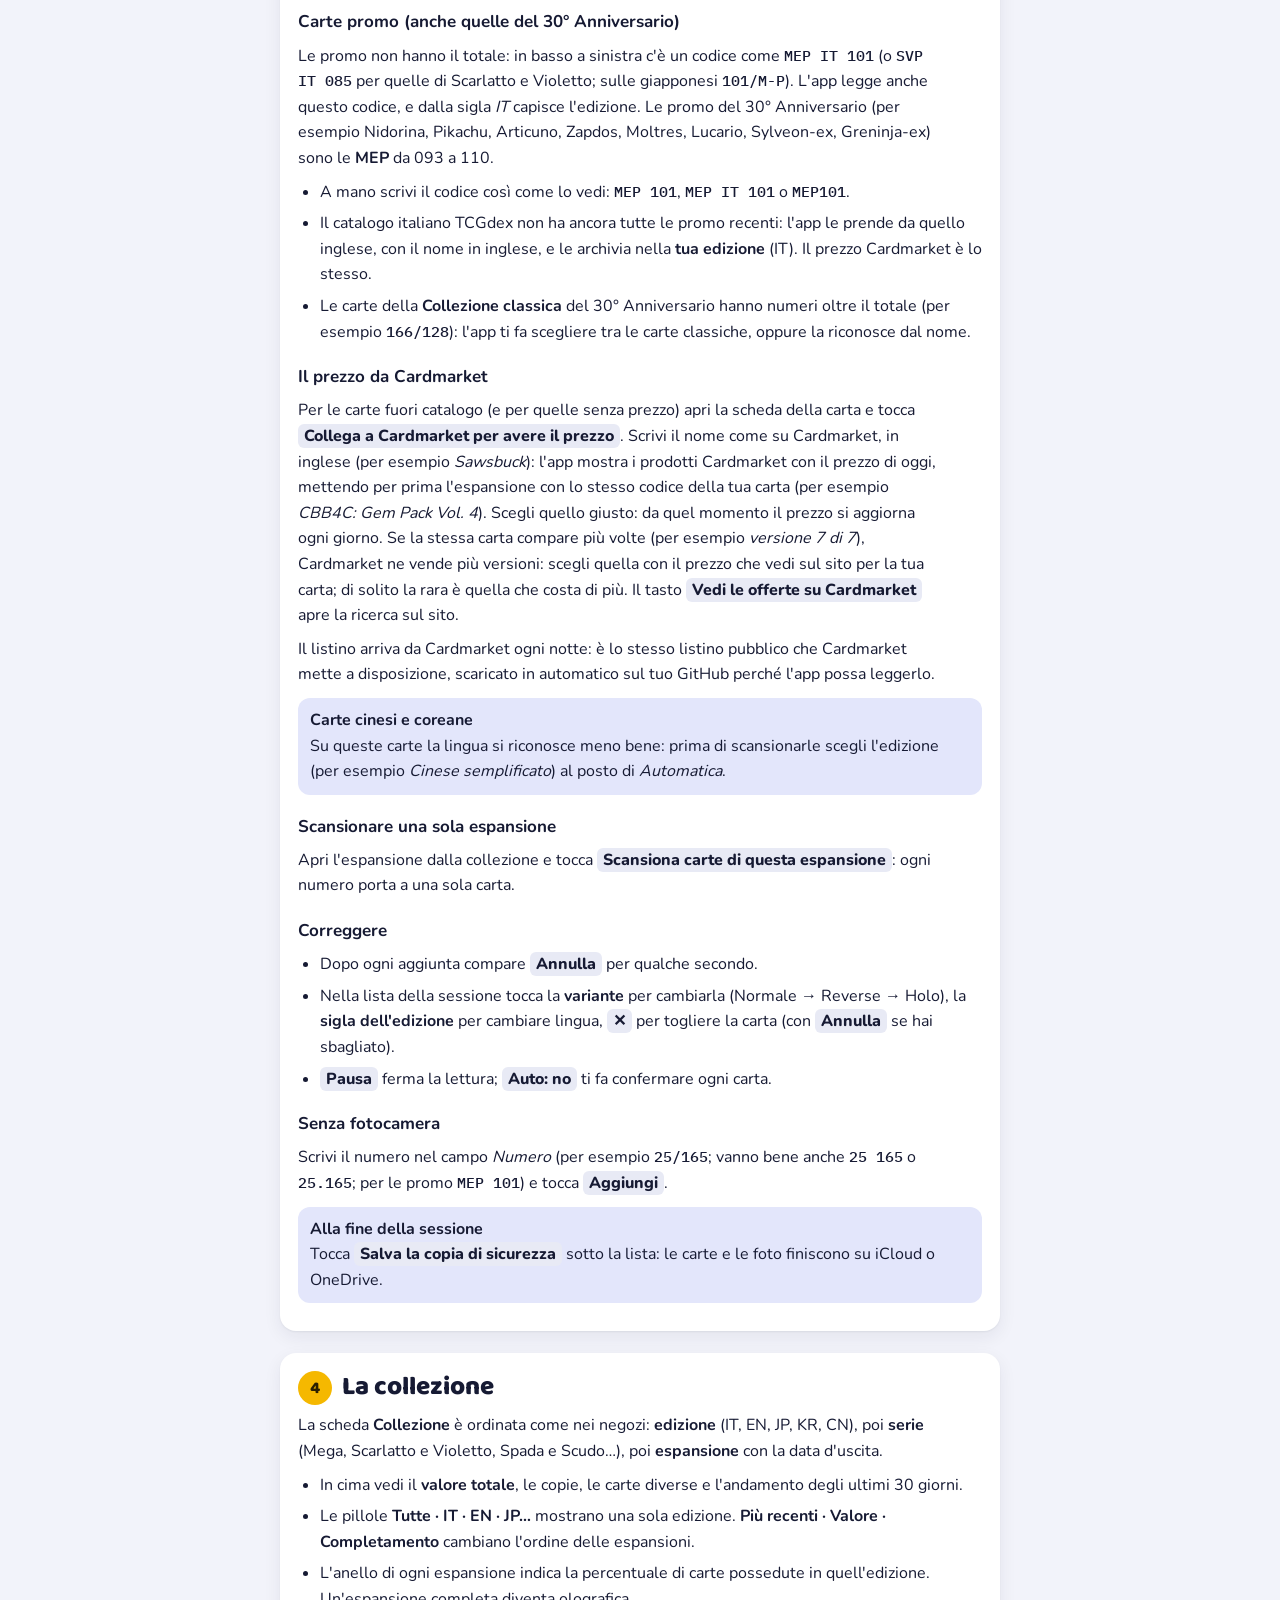
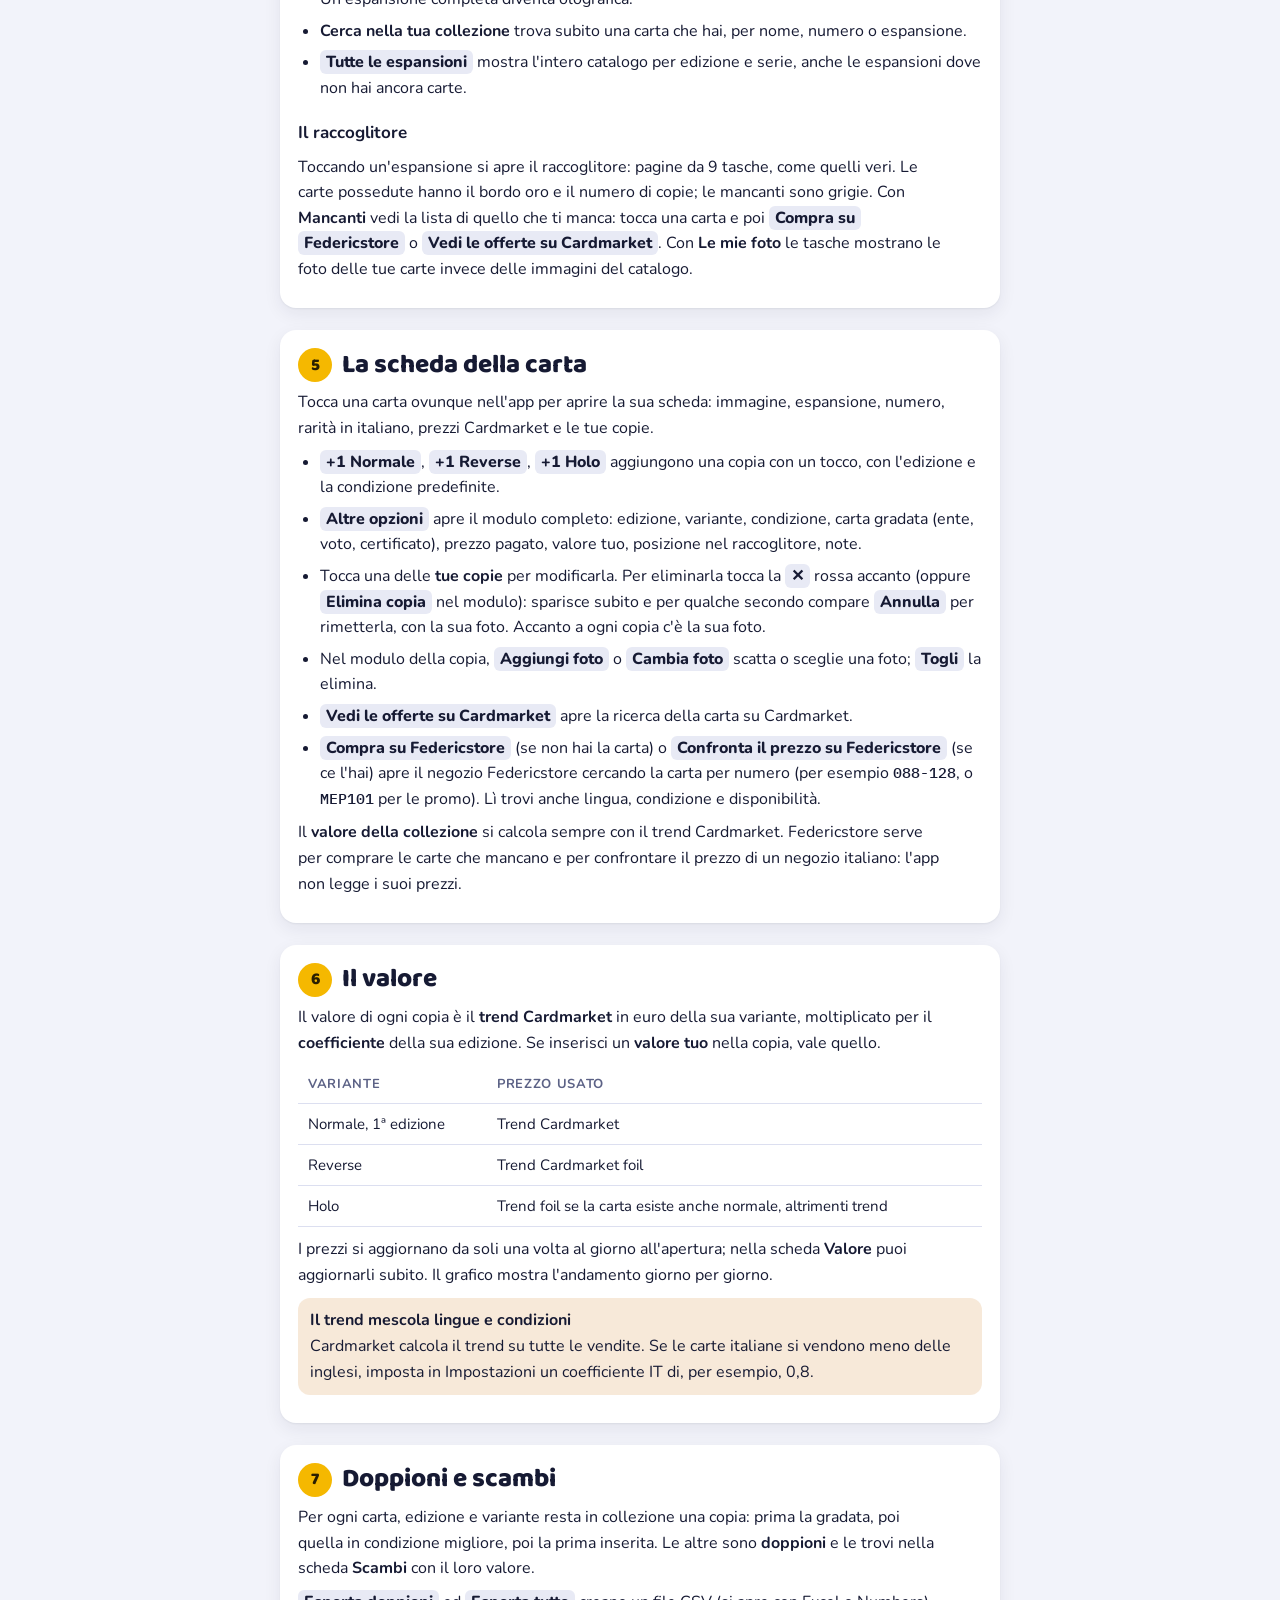
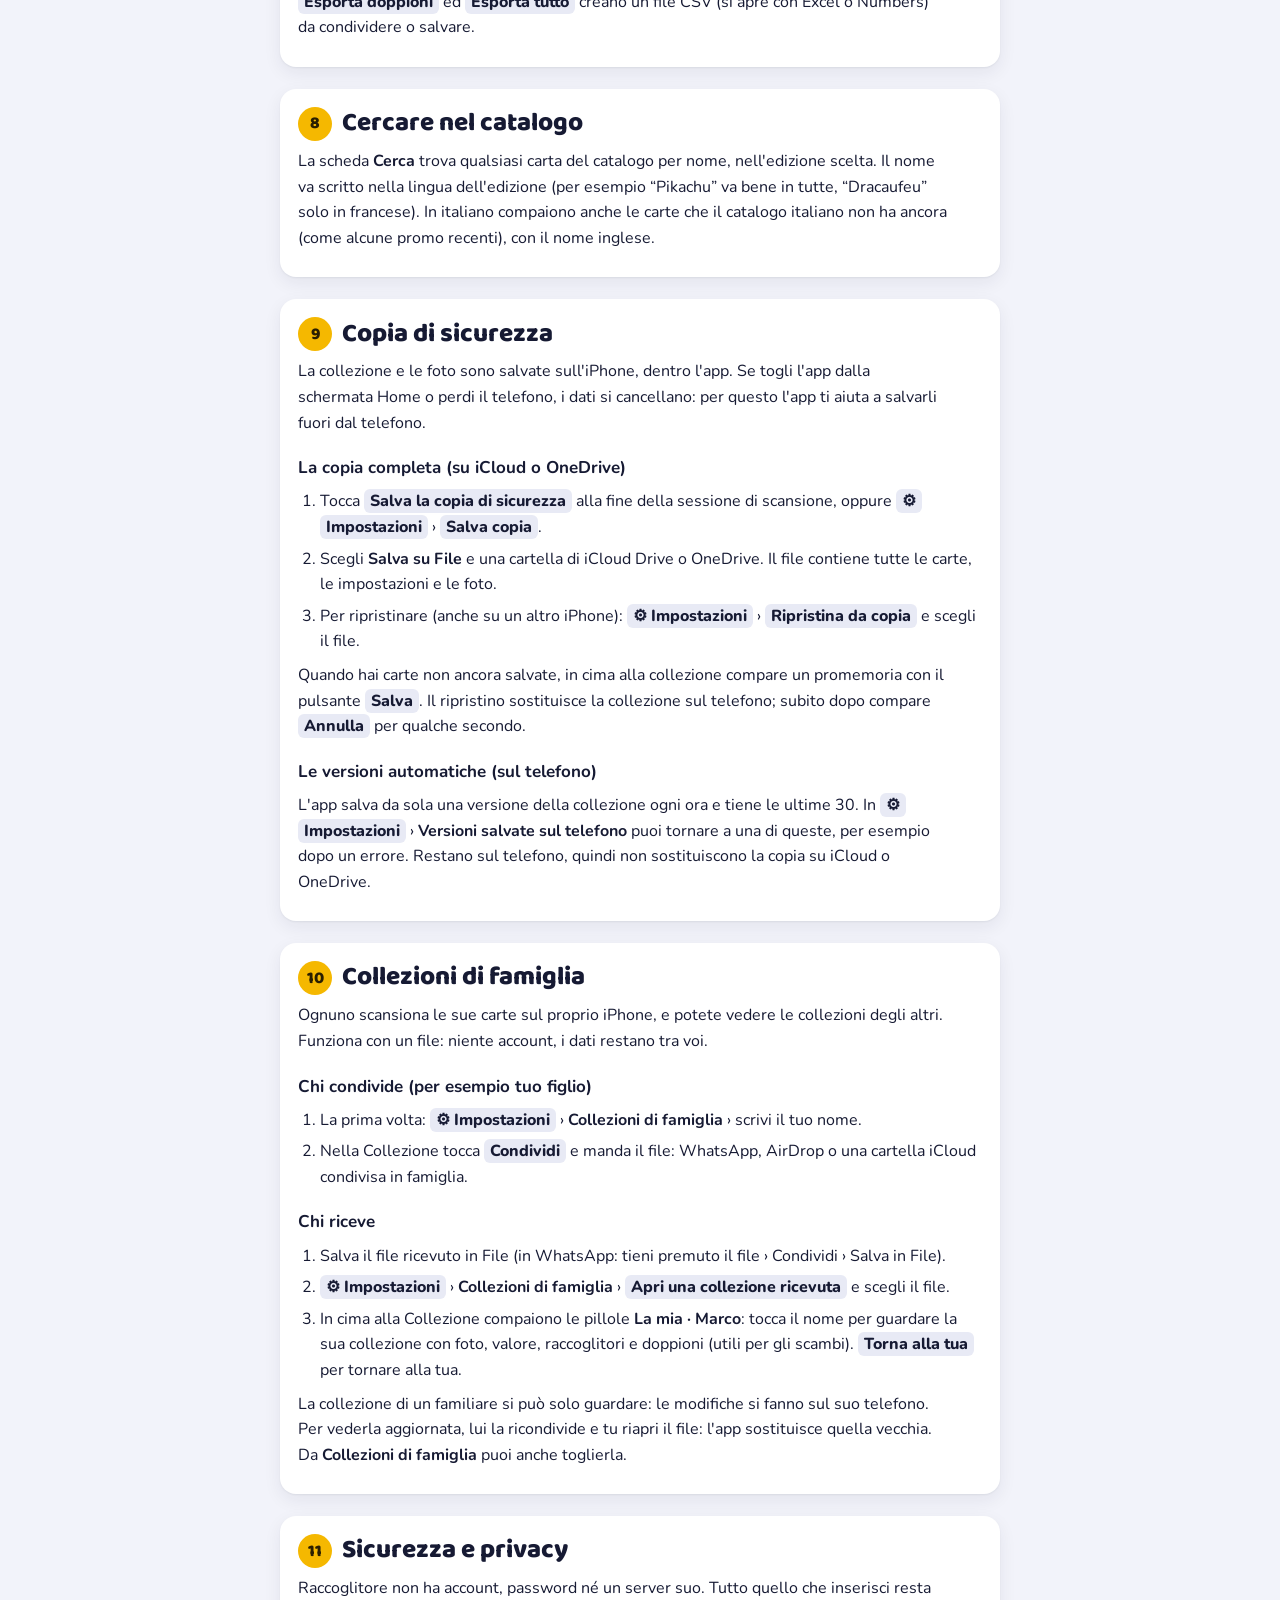
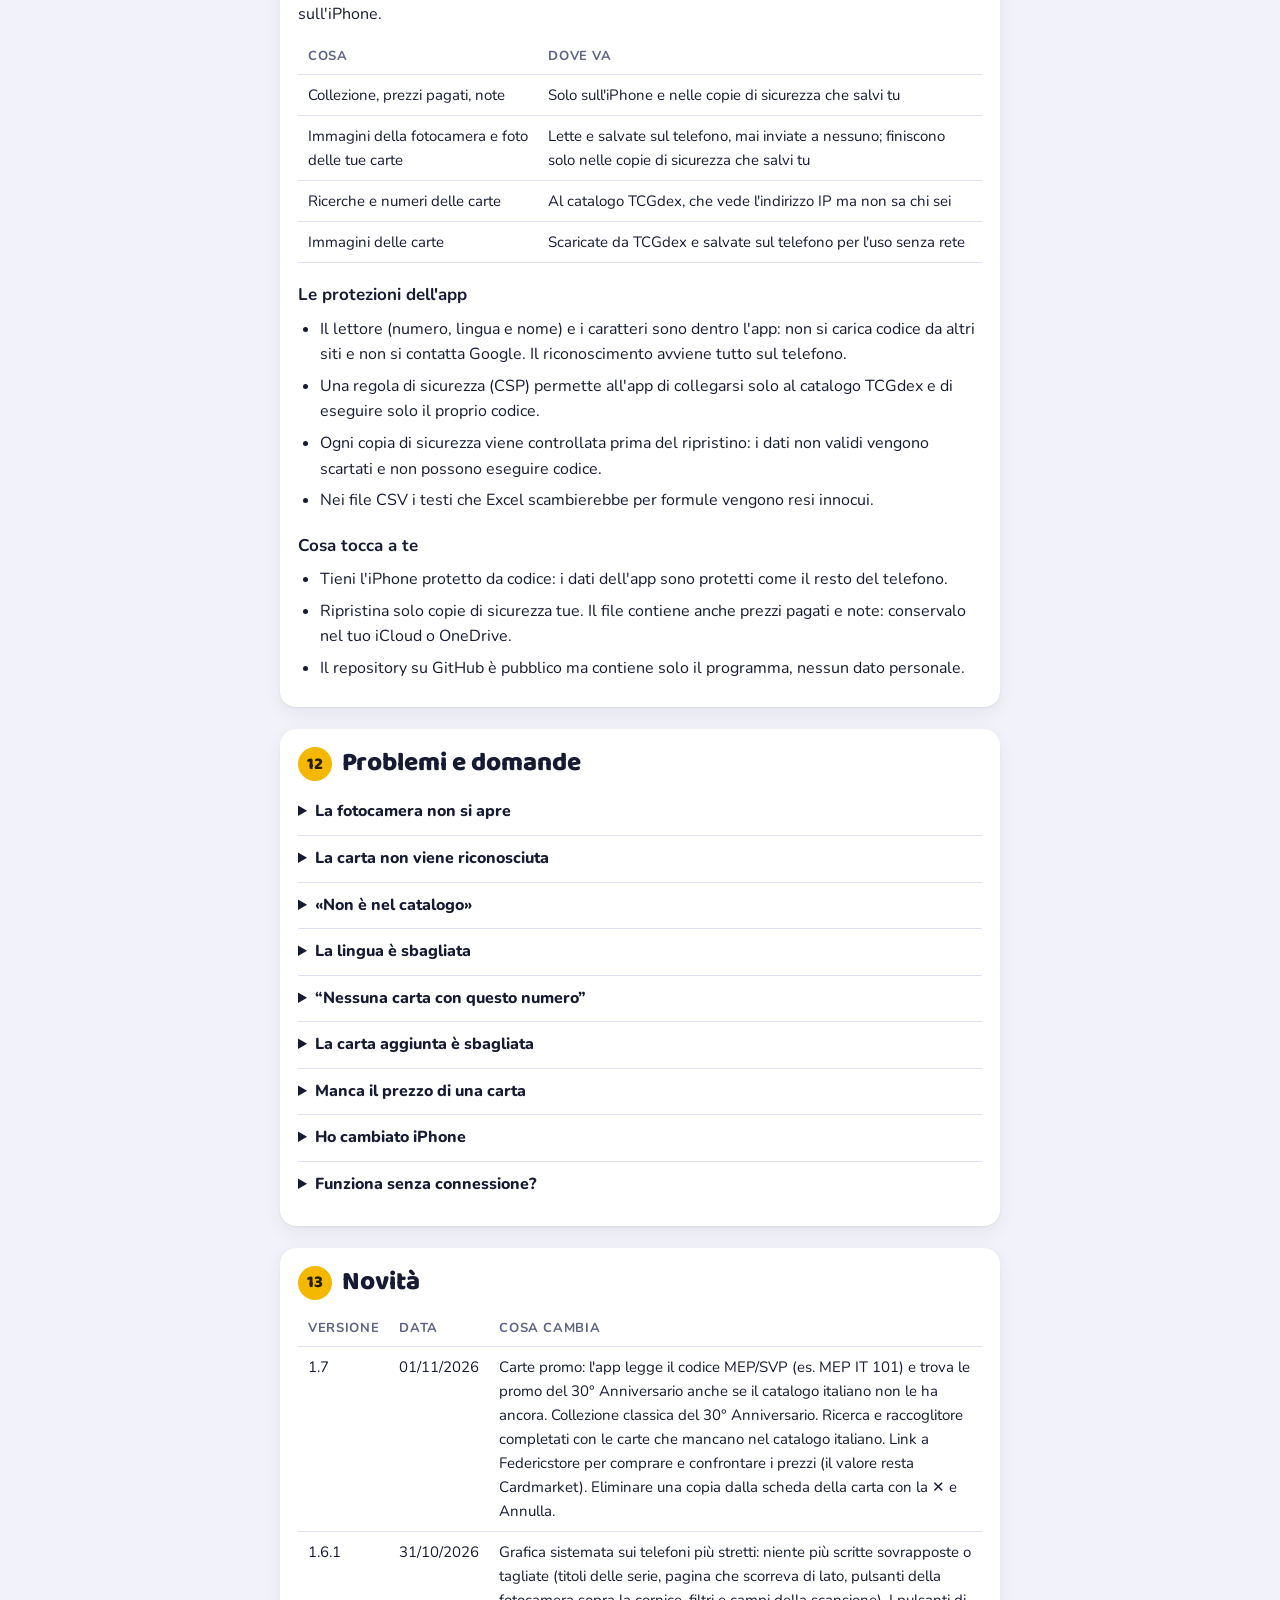
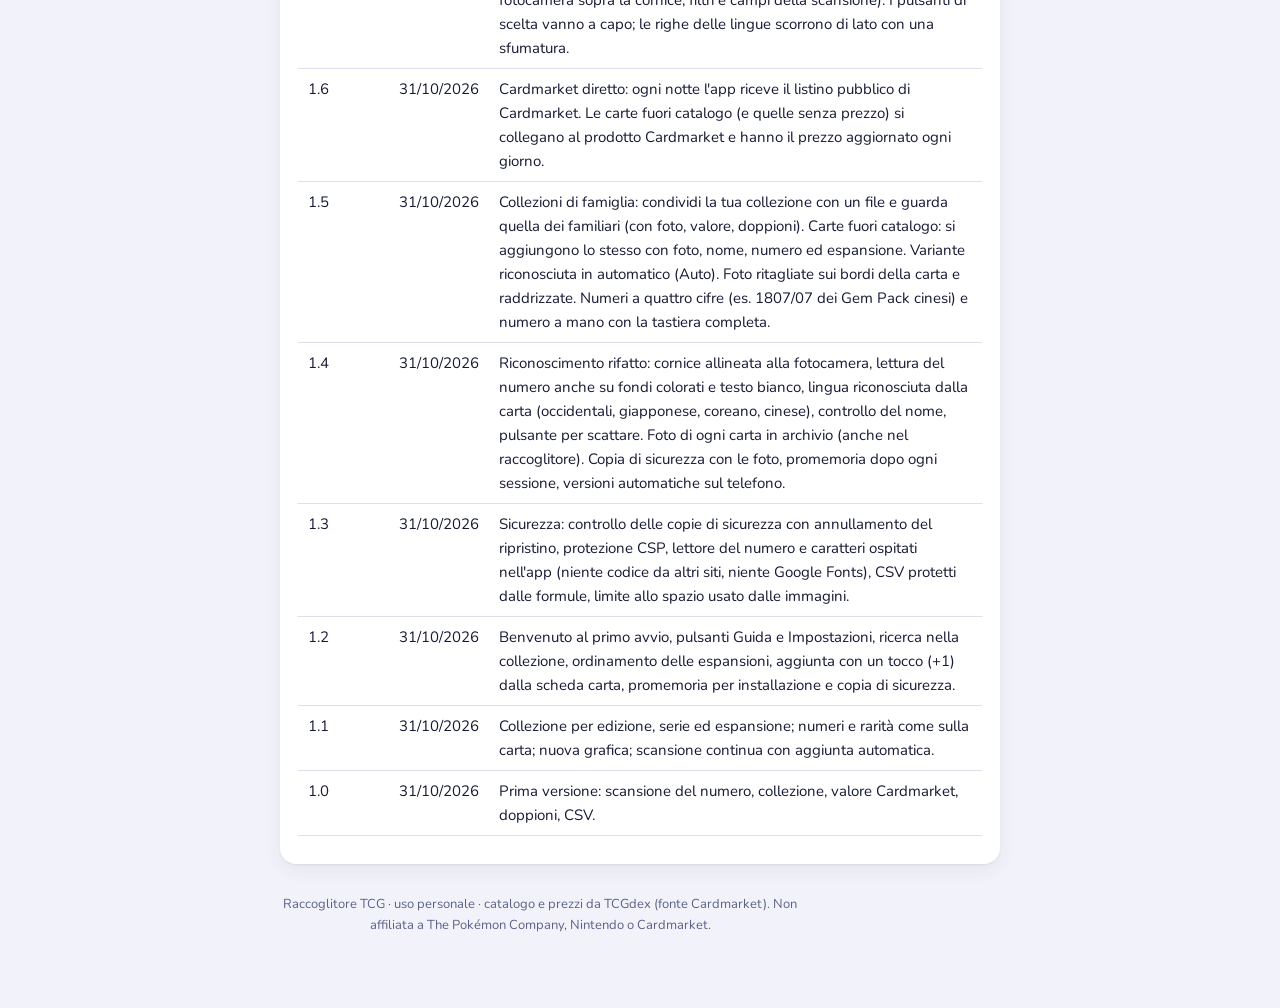
==== commit b8cf876a: "Versione 1.7: promo del 30° Anniversario, Federicstore, eliminare dalla scheda - Carte promo: si leg" ====
--- a/guida.html
+++ b/guida.html
@@ -86,7 +86,7 @@
 
 <div class="wrap">
   <header class="hero"><div class="hero-inner">
-    <div class="eyebrow">Guida all'uso · versione 1.6.1 · aggiornata il 31 ottobre 2026</div>
+    <div class="eyebrow">Guida all'uso · versione 1.7 · aggiornata il 1 novembre 2026</div>
     <h1>Raccoglitore TCG</h1>
     <p>L'app per archiviare la tua collezione di carte Pokémon: scansioni le carte con l'iPhone, le ritrovi ordinate per edizione, serie ed espansione e vedi quanto valgono su Cardmarket.</p>
     <a class="cta" href="./">Apri l'app</a>
@@ -168,6 +168,13 @@
     <p>Compare il riquadro <b>Quale carta…?</b> con le immagini, ordinate per somiglianza del nome: tocca quella giusta. Succede anche quando il nome letto non coincide con quello del catalogo, per evitare aggiunte sbagliate.</p>
     <h3>Carte che il catalogo non ha</h3>
     <p>Il catalogo TCGdex non contiene tutte le carte: mancano per esempio molte buste speciali cinesi e coreane (come i <i>Gem Pack</i> cinesi, con numeri tipo <span class="num">1807/07</span>). In questi casi compare il riquadro <b>Non è nel catalogo: aggiungila lo stesso</b>, con la foto appena scattata: controlla nome, numero, edizione ed espansione e tocca <span class="k">Aggiungi con la foto</span>. La carta entra nella collezione e nel raccoglitore della sua espansione. La volta dopo che scansioni la stessa carta, l'app la riconosce tra le tue.</p>
+    <h3>Carte promo (anche quelle del 30° Anniversario)</h3>
+    <p>Le promo non hanno il totale: in basso a sinistra c'è un codice come <span class="num">MEP IT 101</span> (o <span class="num">SVP IT 085</span> per quelle di Scarlatto e Violetto; sulle giapponesi <span class="num">101/M-P</span>). L'app legge anche questo codice, e dalla sigla <i>IT</i> capisce l'edizione. Le promo del 30° Anniversario (per esempio Nidorina, Pikachu, Articuno, Zapdos, Moltres, Lucario, Sylveon-ex, Greninja-ex) sono le <b>MEP</b> da 093 a 110.</p>
+    <ul class="points">
+      <li>A mano scrivi il codice così come lo vedi: <span class="num">MEP 101</span>, <span class="num">MEP IT 101</span> o <span class="num">MEP101</span>.</li>
+      <li>Il catalogo italiano TCGdex non ha ancora tutte le promo recenti: l'app le prende da quello inglese, con il nome in inglese, e le archivia nella <b>tua edizione</b> (IT). Il prezzo Cardmarket è lo stesso.</li>
+      <li>Le carte della <b>Collezione classica</b> del 30° Anniversario hanno numeri oltre il totale (per esempio <span class="num">166/128</span>): l'app ti fa scegliere tra le carte classiche, oppure la riconosce dal nome.</li>
+    </ul>
     <h3>Il prezzo da Cardmarket</h3>
     <p>Per le carte fuori catalogo (e per quelle senza prezzo) apri la scheda della carta e tocca <span class="k">Collega a Cardmarket per avere il prezzo</span>. Scrivi il nome come su Cardmarket, in inglese (per esempio <i>Sawsbuck</i>): l'app mostra i prodotti Cardmarket con il prezzo di oggi, mettendo per prima l'espansione con lo stesso codice della tua carta (per esempio <i>CBB4C: Gem Pack Vol. 4</i>). Scegli quello giusto: da quel momento il prezzo si aggiorna ogni giorno. Se la stessa carta compare più volte (per esempio <i>versione 7 di 7</i>), Cardmarket ne vende più versioni: scegli quella con il prezzo che vedi sul sito per la tua carta; di solito la rara è quella che costa di più. Il tasto <span class="k">Vedi le offerte su Cardmarket</span> apre la ricerca sul sito.</p>
     <p class="note">Il listino arriva da Cardmarket ogni notte: è lo stesso listino pubblico che Cardmarket mette a disposizione, scaricato in automatico sul tuo GitHub perché l'app possa leggerlo.</p>
@@ -177,11 +184,11 @@
     <h3>Correggere</h3>
     <ul class="points">
       <li>Dopo ogni aggiunta compare <span class="k">Annulla</span> per qualche secondo.</li>
-      <li>Nella lista della sessione tocca la <b>variante</b> per cambiarla (Normale → Reverse → Holo), la <b>sigla dell'edizione</b> per cambiare lingua, <span class="k">✕</span> per togliere la carta.</li>
+      <li>Nella lista della sessione tocca la <b>variante</b> per cambiarla (Normale → Reverse → Holo), la <b>sigla dell'edizione</b> per cambiare lingua, <span class="k">✕</span> per togliere la carta (con <span class="k">Annulla</span> se hai sbagliato).</li>
       <li><span class="k">Pausa</span> ferma la lettura; <span class="k">Auto: no</span> ti fa confermare ogni carta.</li>
     </ul>
     <h3>Senza fotocamera</h3>
-    <p>Scrivi il numero nel campo <i>Oppure scrivi il numero</i> (per esempio <span class="num">25/165</span>; vanno bene anche <span class="num">25 165</span> o <span class="num">25.165</span>) e tocca <span class="k">Aggiungi</span>.</p>
+    <p>Scrivi il numero nel campo <i>Numero</i> (per esempio <span class="num">25/165</span>; vanno bene anche <span class="num">25 165</span> o <span class="num">25.165</span>; per le promo <span class="num">MEP 101</span>) e tocca <span class="k">Aggiungi</span>.</p>
     <div class="tip"><b>Alla fine della sessione</b>Tocca <span class="k">Salva la copia di sicurezza</span> sotto la lista: le carte e le foto finiscono su iCloud o OneDrive.</div>
   </section>
 
@@ -196,7 +203,7 @@
       <li><span class="k">Tutte le espansioni</span> mostra l'intero catalogo per edizione e serie, anche le espansioni dove non hai ancora carte.</li>
     </ul>
     <h3>Il raccoglitore</h3>
-    <p>Toccando un'espansione si apre il raccoglitore: pagine da 9 tasche, come quelli veri. Le carte possedute hanno il bordo oro e il numero di copie; le mancanti sono grigie. Con <b>Mancanti</b> vedi la lista di quello che ti manca. Con <b>Le mie foto</b> le tasche mostrano le foto delle tue carte invece delle immagini del catalogo.</p>
+    <p>Toccando un'espansione si apre il raccoglitore: pagine da 9 tasche, come quelli veri. Le carte possedute hanno il bordo oro e il numero di copie; le mancanti sono grigie. Con <b>Mancanti</b> vedi la lista di quello che ti manca: tocca una carta e poi <span class="k">Compra su Federicstore</span> o <span class="k">Vedi le offerte su Cardmarket</span>. Con <b>Le mie foto</b> le tasche mostrano le foto delle tue carte invece delle immagini del catalogo.</p>
   </section>
 
   <section class="chap" id="carta">
@@ -205,10 +212,12 @@
     <ul class="points">
       <li><span class="k">+1 Normale</span>, <span class="k">+1 Reverse</span>, <span class="k">+1 Holo</span> aggiungono una copia con un tocco, con l'edizione e la condizione predefinite.</li>
       <li><span class="k">Altre opzioni</span> apre il modulo completo: edizione, variante, condizione, carta gradata (ente, voto, certificato), prezzo pagato, valore tuo, posizione nel raccoglitore, note.</li>
-      <li>Tocca una delle <b>tue copie</b> per modificarla o eliminarla (l'eliminazione chiede una seconda conferma). Accanto a ogni copia c'è la sua foto.</li>
+      <li>Tocca una delle <b>tue copie</b> per modificarla. Per eliminarla tocca la <span class="k">✕</span> rossa accanto (oppure <span class="k">Elimina copia</span> nel modulo): sparisce subito e per qualche secondo compare <span class="k">Annulla</span> per rimetterla, con la sua foto. Accanto a ogni copia c'è la sua foto.</li>
       <li>Nel modulo della copia, <span class="k">Aggiungi foto</span> o <span class="k">Cambia foto</span> scatta o sceglie una foto; <span class="k">Togli</span> la elimina.</li>
       <li><span class="k">Vedi le offerte su Cardmarket</span> apre la ricerca della carta su Cardmarket.</li>
-    </ul>
+      <li><span class="k">Compra su Federicstore</span> (se non hai la carta) o <span class="k">Confronta il prezzo su Federicstore</span> (se ce l'hai) apre il negozio Federicstore cercando la carta per numero (per esempio <span class="num">088-128</span>, o <span class="num">MEP101</span> per le promo). Lì trovi anche lingua, condizione e disponibilità.</li>
+    </ul>
+    <p class="note">Il <b>valore della collezione</b> si calcola sempre con il trend Cardmarket. Federicstore serve per comprare le carte che mancano e per confrontare il prezzo di un negozio italiano: l'app non legge i suoi prezzi.</p>
   </section>
 
   <section class="chap" id="valore">
@@ -234,7 +243,7 @@
 
   <section class="chap" id="cerca">
     <h2><span class="n">8</span>Cercare nel catalogo</h2>
-    <p>La scheda <b>Cerca</b> trova qualsiasi carta del catalogo per nome, nell'edizione scelta. Il nome va scritto nella lingua dell'edizione (per esempio “Pikachu” va bene in tutte, “Dracaufeu” solo in francese).</p>
+    <p>La scheda <b>Cerca</b> trova qualsiasi carta del catalogo per nome, nell'edizione scelta. Il nome va scritto nella lingua dell'edizione (per esempio “Pikachu” va bene in tutte, “Dracaufeu” solo in francese). In italiano compaiono anche le carte che il catalogo italiano non ha ancora (come alcune promo recenti), con il nome inglese.</p>
   </section>
 
   <section class="chap" id="backup">
@@ -313,6 +322,7 @@
     <div class="tablebox"><table class="news">
       <thead><tr><th>Versione</th><th>Data</th><th>Cosa cambia</th></tr></thead>
       <tbody>
+        <tr><td>1.7</td><td>01/11/2026</td><td>Carte promo: l'app legge il codice MEP/SVP (es. MEP IT 101) e trova le promo del 30° Anniversario anche se il catalogo italiano non le ha ancora. Collezione classica del 30° Anniversario. Ricerca e raccoglitore completati con le carte che mancano nel catalogo italiano. Link a Federicstore per comprare e confrontare i prezzi (il valore resta Cardmarket). Eliminare una copia dalla scheda della carta con la ✕ e Annulla.</td></tr>
         <tr><td>1.6.1</td><td>31/10/2026</td><td>Grafica sistemata sui telefoni più stretti: niente più scritte sovrapposte o tagliate (titoli delle serie, pagina che scorreva di lato, pulsanti della fotocamera sopra la cornice, filtri e campi della scansione). I pulsanti di scelta vanno a capo; le righe delle lingue scorrono di lato con una sfumatura.</td></tr>
         <tr><td>1.6</td><td>31/10/2026</td><td>Cardmarket diretto: ogni notte l'app riceve il listino pubblico di Cardmarket. Le carte fuori catalogo (e quelle senza prezzo) si collegano al prodotto Cardmarket e hanno il prezzo aggiornato ogni giorno.</td></tr>
         <tr><td>1.5</td><td>31/10/2026</td><td>Collezioni di famiglia: condividi la tua collezione con un file e guarda quella dei familiari (con foto, valore, doppioni). Carte fuori catalogo: si aggiungono lo stesso con foto, nome, numero ed espansione. Variante riconosciuta in automatico (Auto). Foto ritagliate sui bordi della carta e raddrizzate. Numeri a quattro cifre (es. 1807/07 dei Gem Pack cinesi) e numero a mano con la tastiera completa.</td></tr>
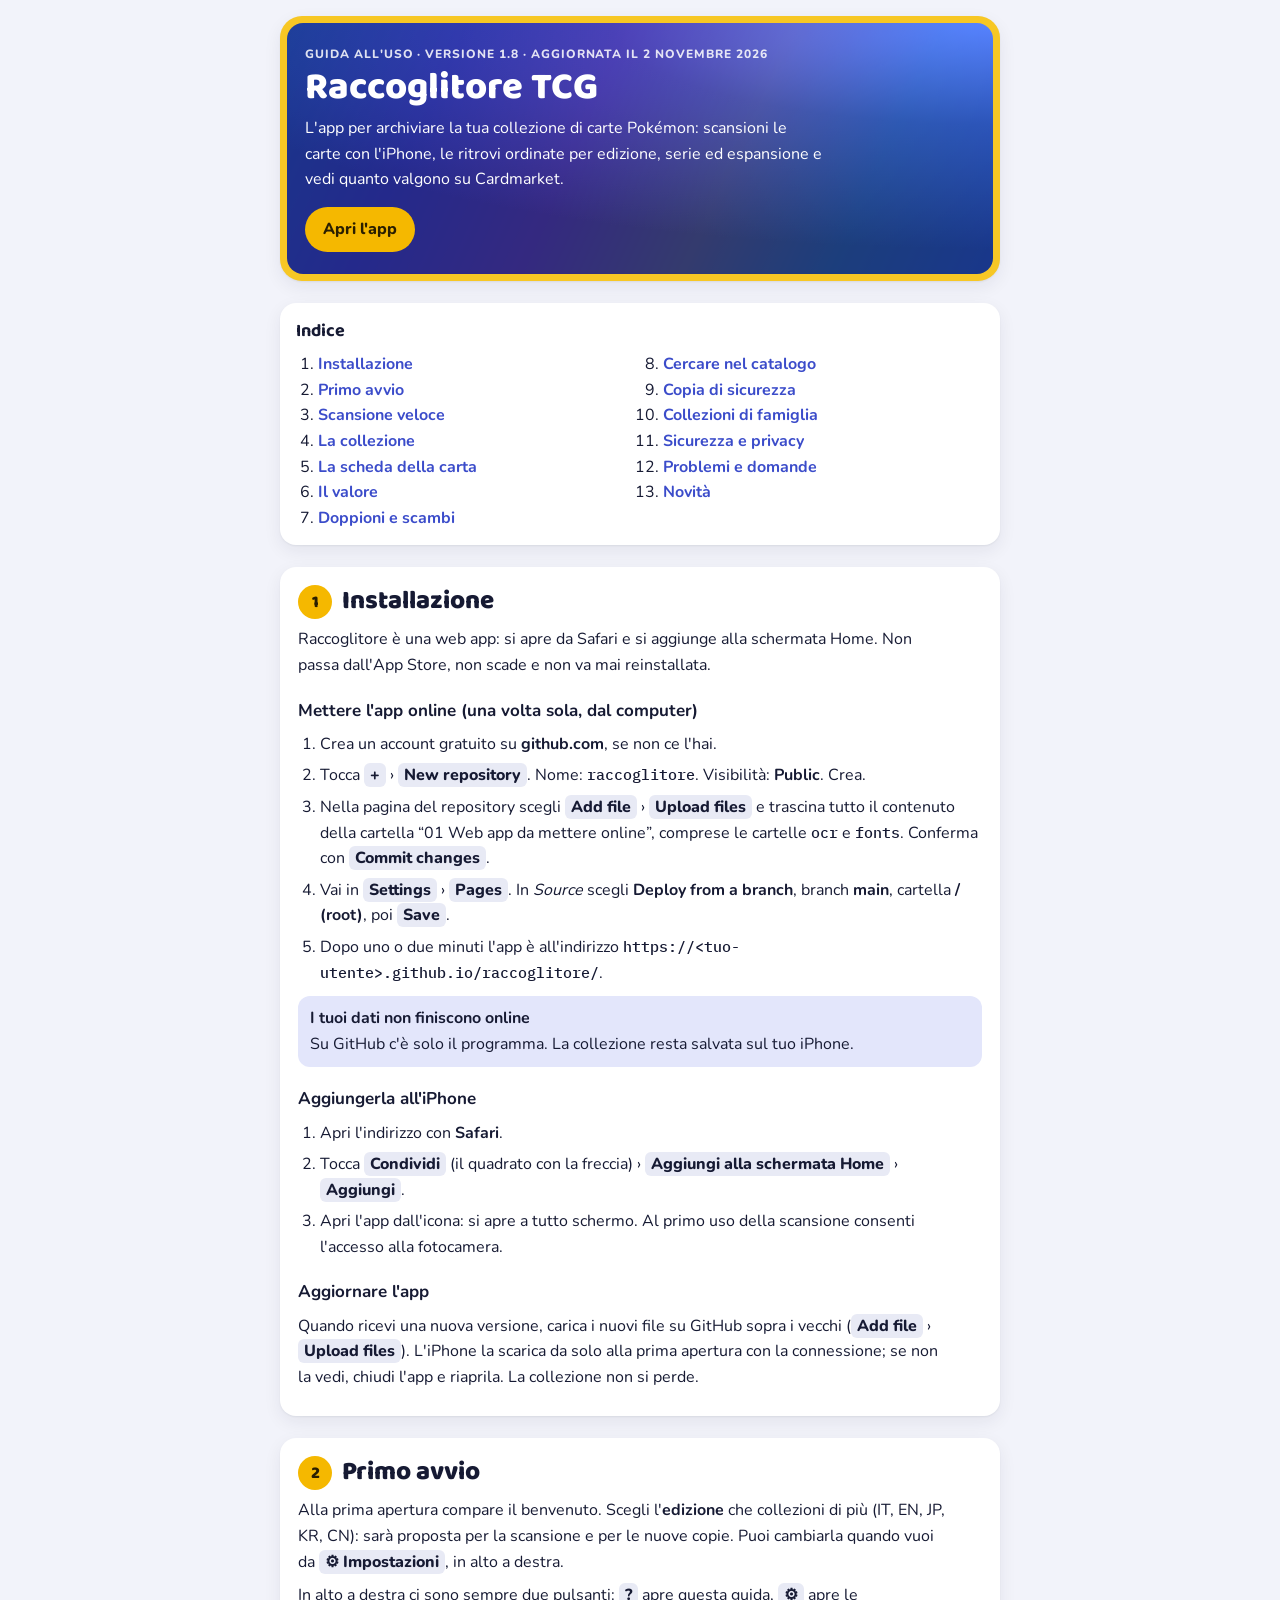
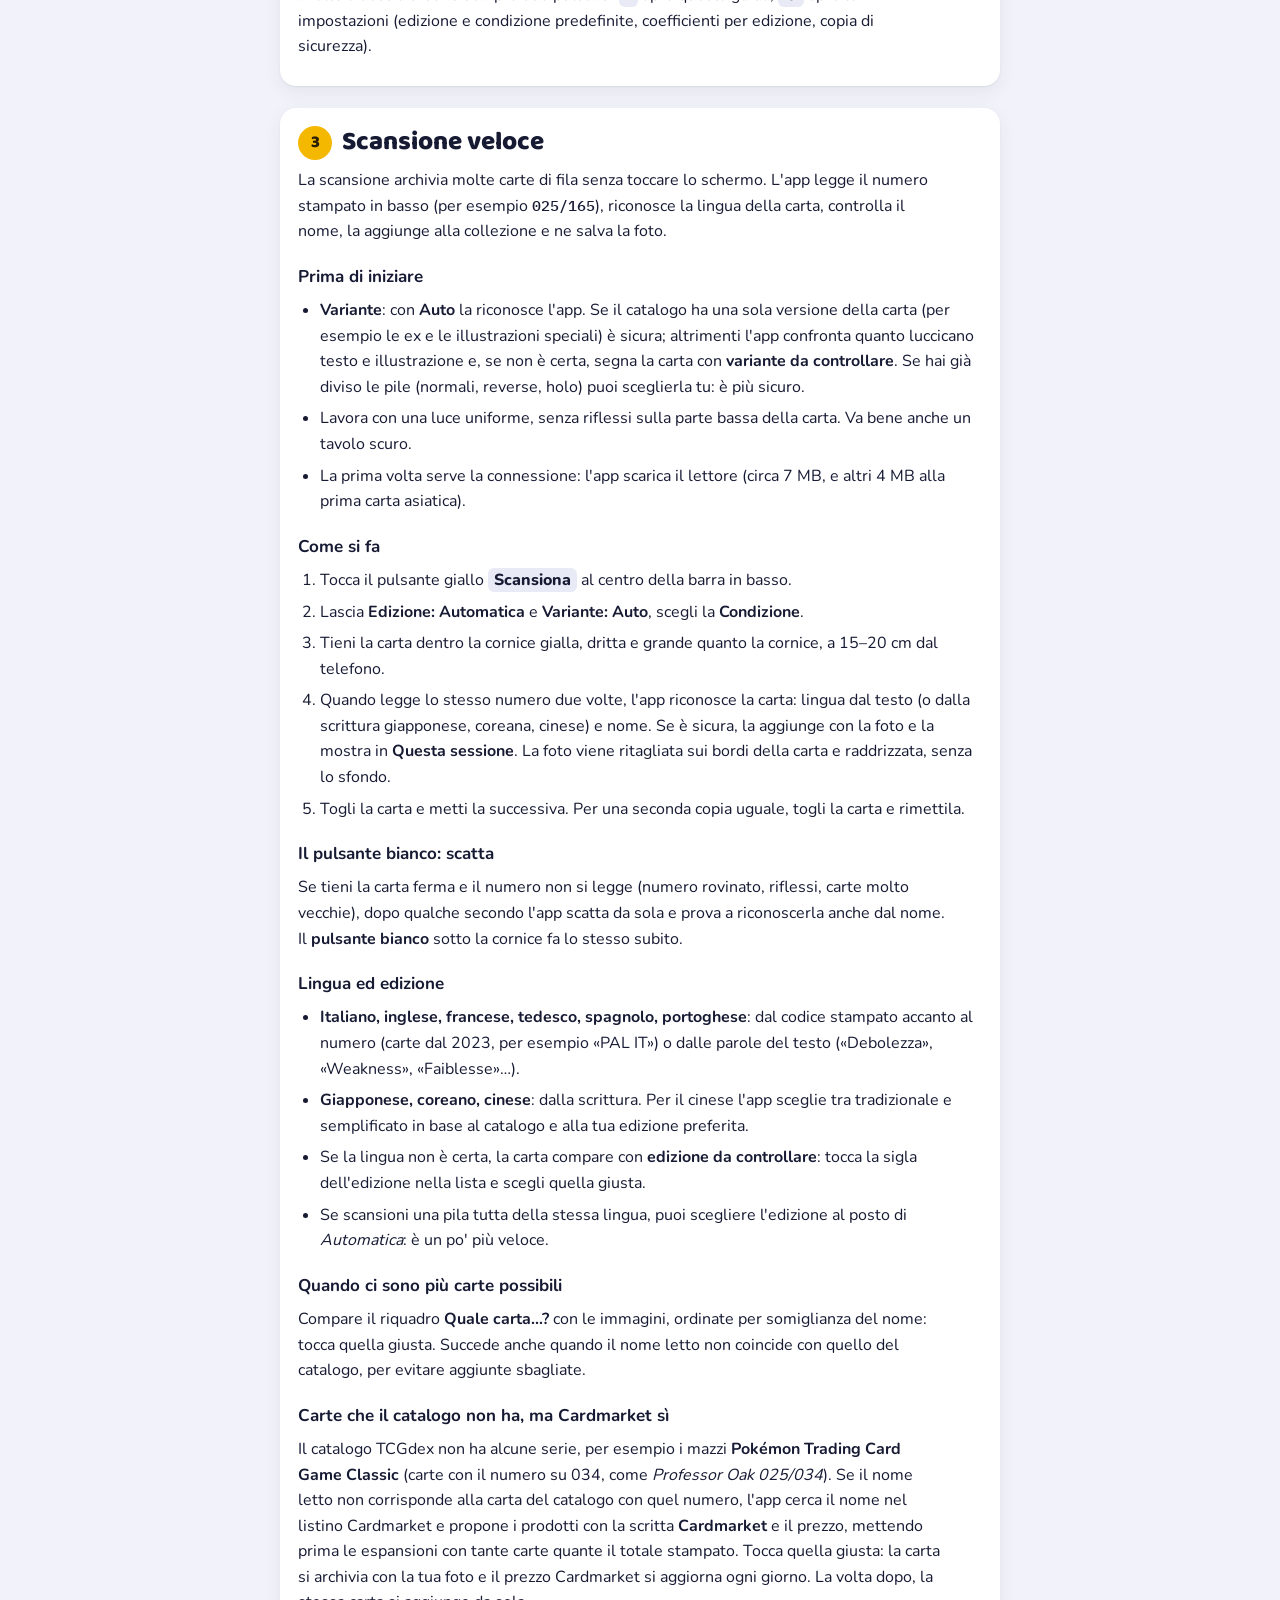
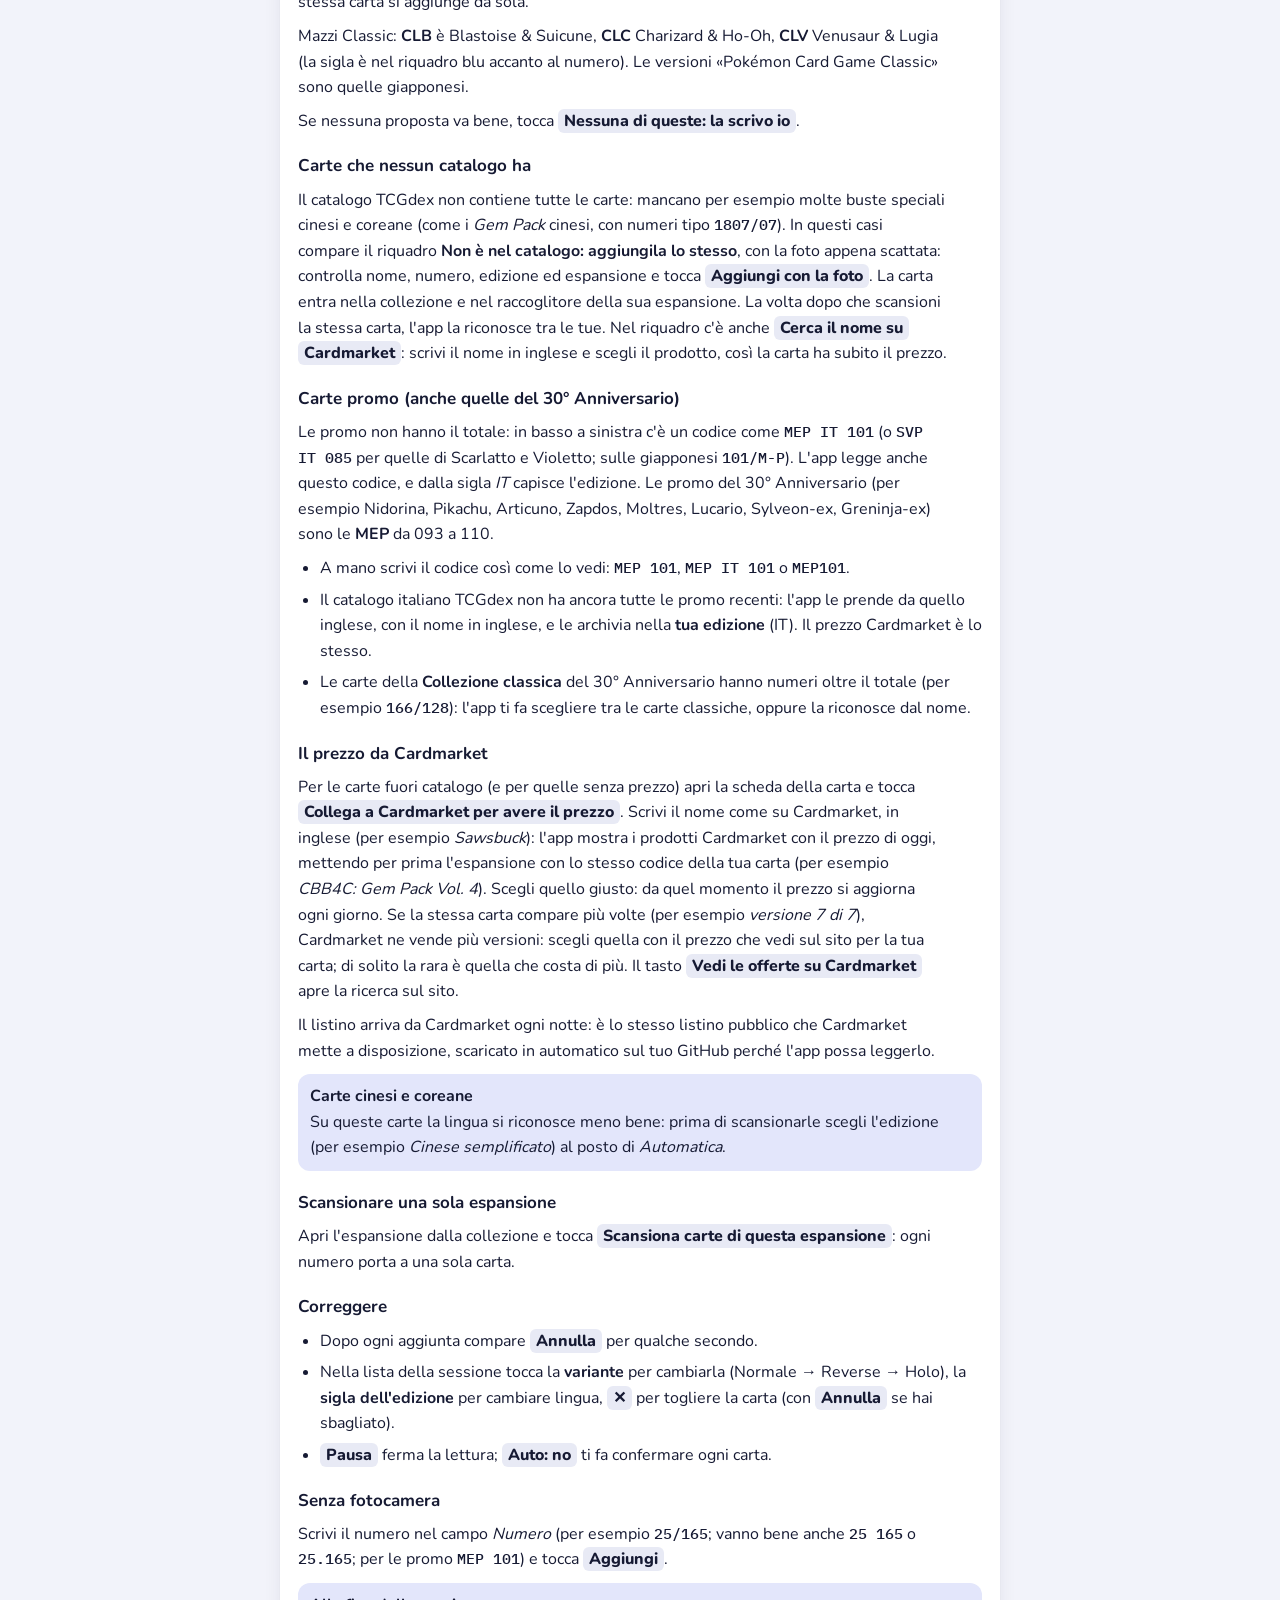
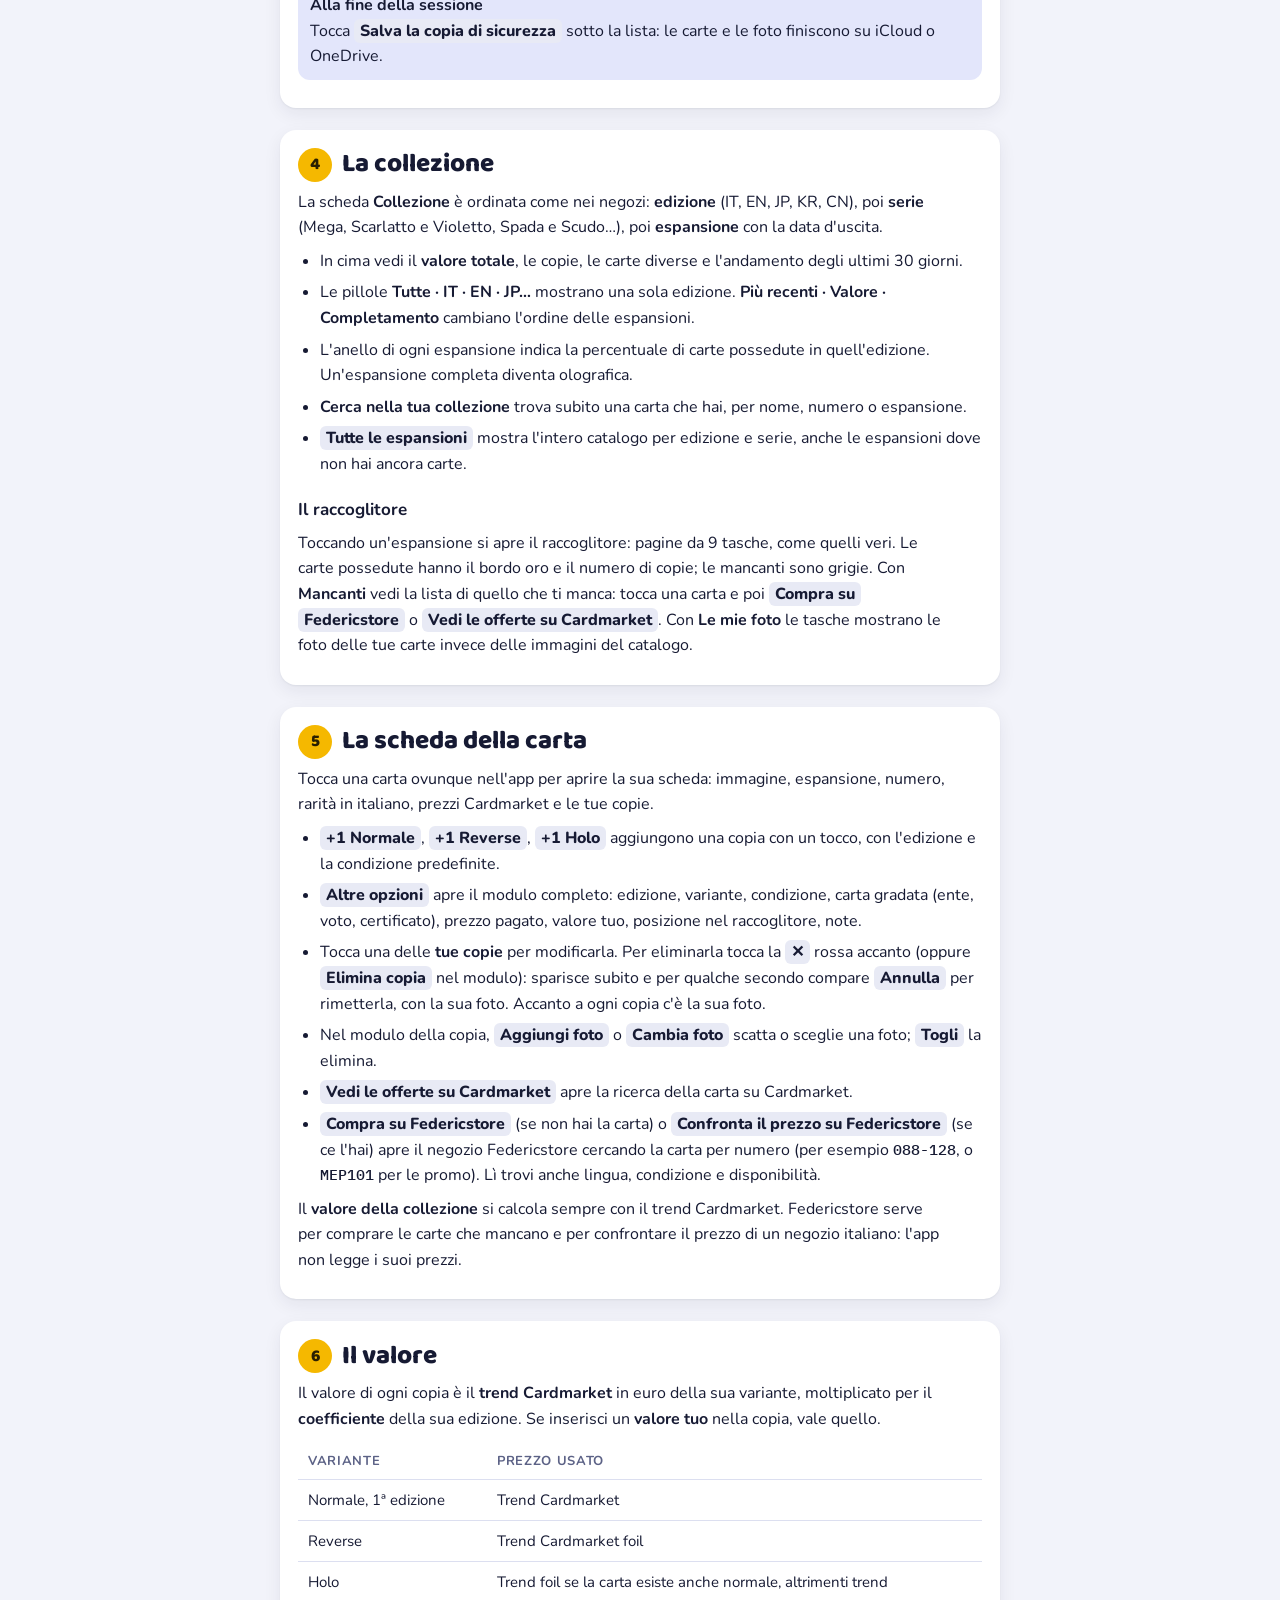
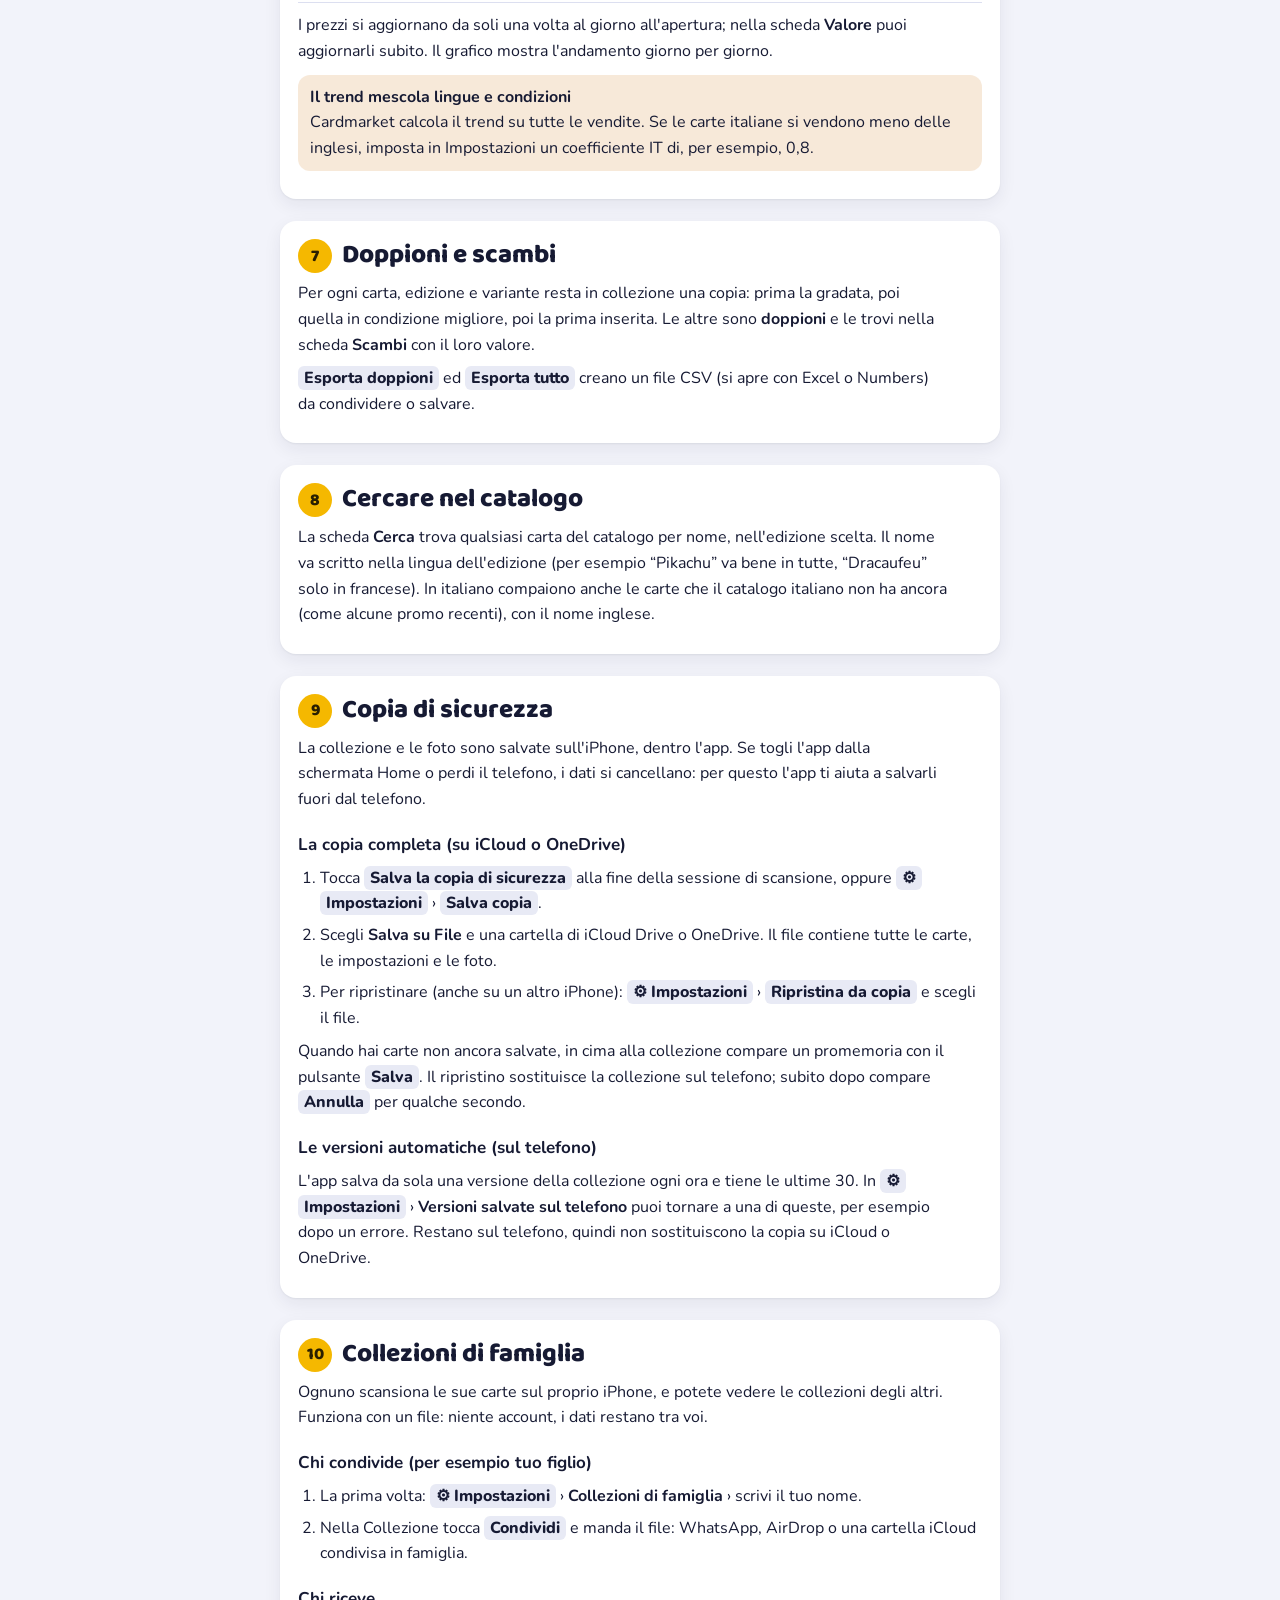
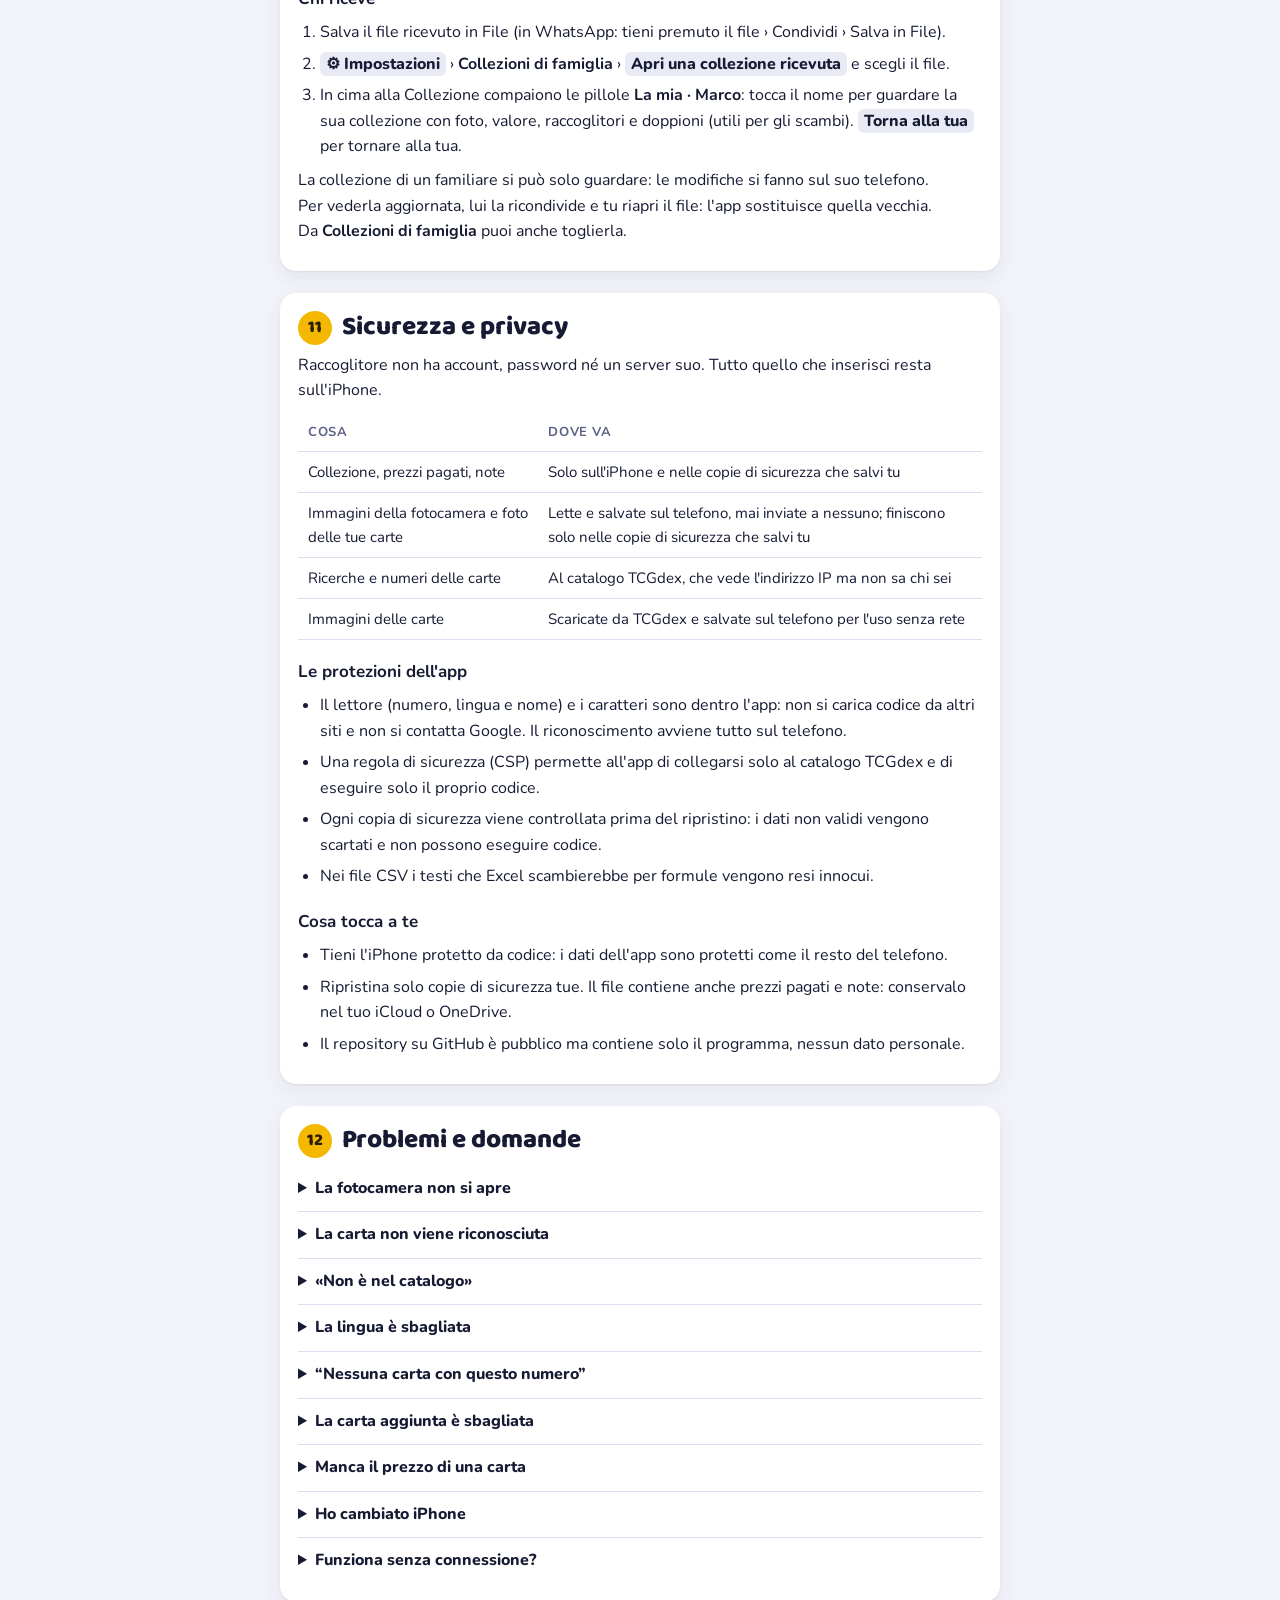
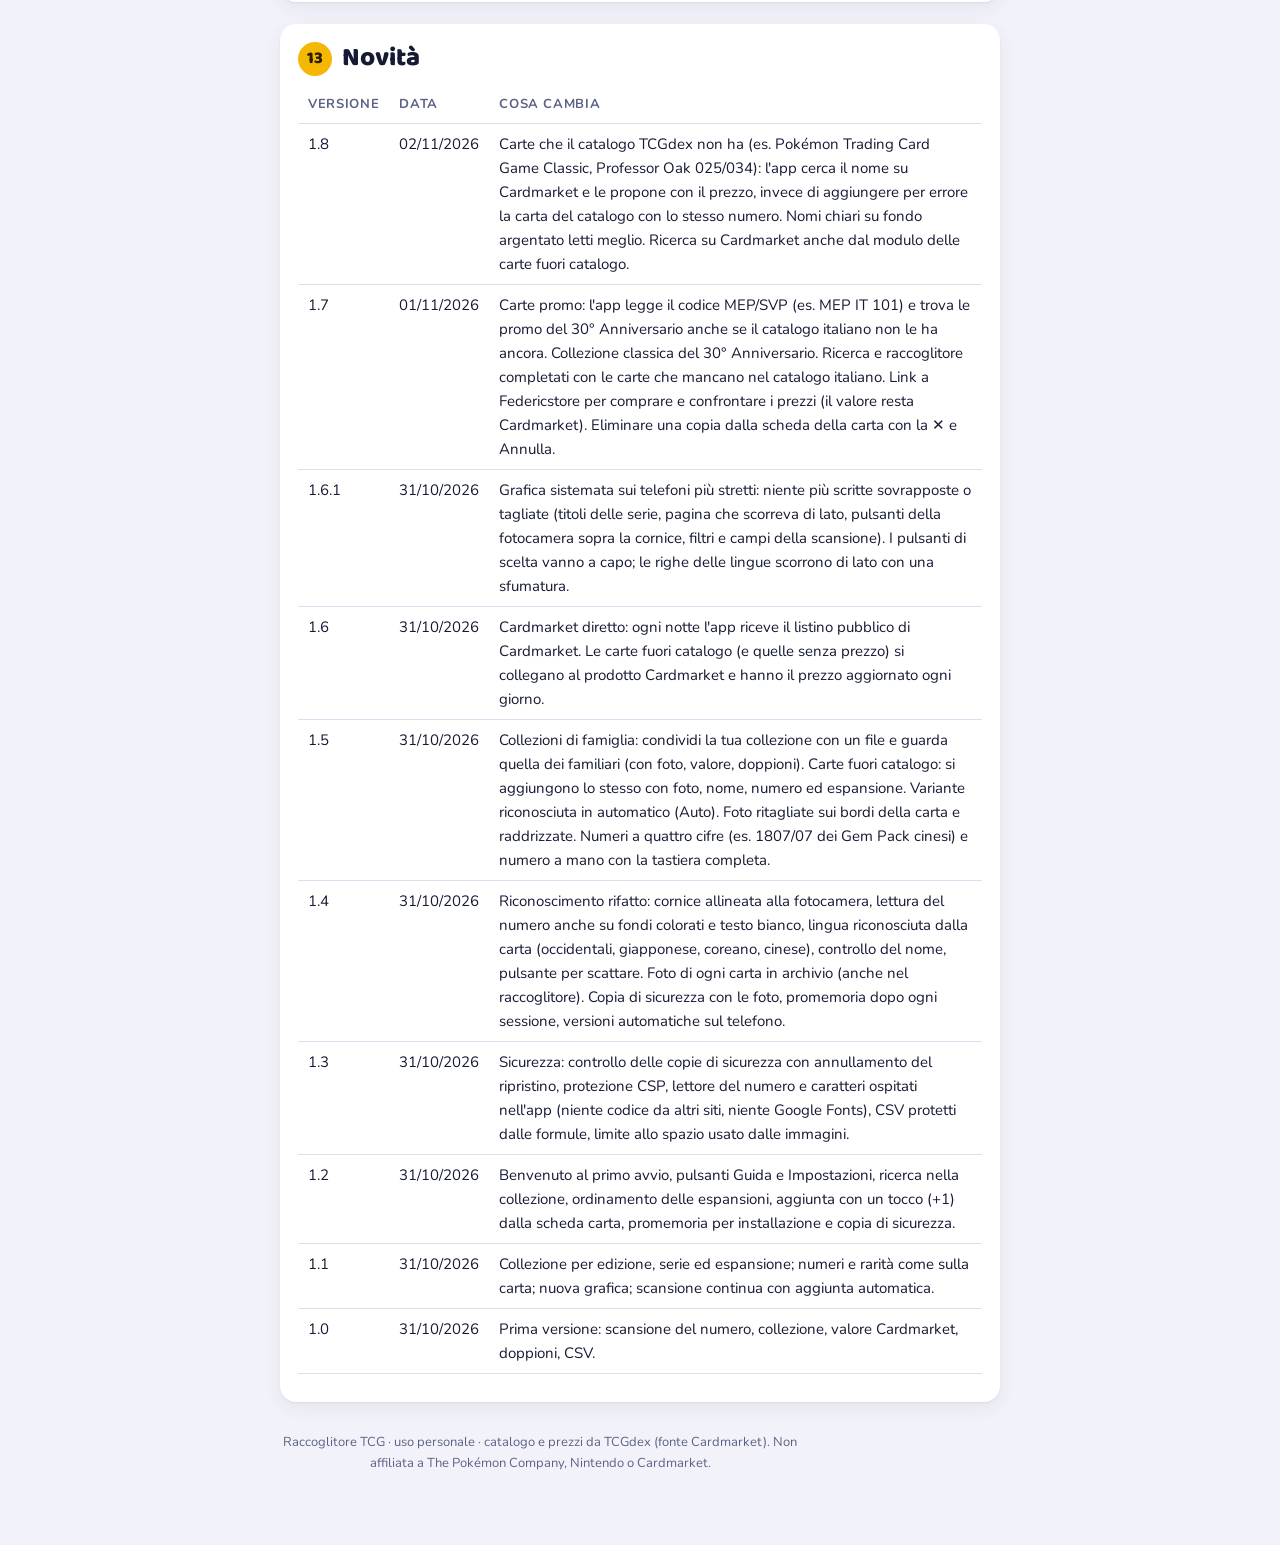
==== commit e42b9b2e: "Versione 1.8: carte che il catalogo non ha, cercate su Cardmarket - Se il nome letto non corrisponde" ====
--- a/guida.html
+++ b/guida.html
@@ -86,7 +86,7 @@
 
 <div class="wrap">
   <header class="hero"><div class="hero-inner">
-    <div class="eyebrow">Guida all'uso · versione 1.7 · aggiornata il 1 novembre 2026</div>
+    <div class="eyebrow">Guida all'uso · versione 1.8 · aggiornata il 2 novembre 2026</div>
     <h1>Raccoglitore TCG</h1>
     <p>L'app per archiviare la tua collezione di carte Pokémon: scansioni le carte con l'iPhone, le ritrovi ordinate per edizione, serie ed espansione e vedi quanto valgono su Cardmarket.</p>
     <a class="cta" href="./">Apri l'app</a>
@@ -166,8 +166,12 @@
     </ul>
     <h3>Quando ci sono più carte possibili</h3>
     <p>Compare il riquadro <b>Quale carta…?</b> con le immagini, ordinate per somiglianza del nome: tocca quella giusta. Succede anche quando il nome letto non coincide con quello del catalogo, per evitare aggiunte sbagliate.</p>
-    <h3>Carte che il catalogo non ha</h3>
-    <p>Il catalogo TCGdex non contiene tutte le carte: mancano per esempio molte buste speciali cinesi e coreane (come i <i>Gem Pack</i> cinesi, con numeri tipo <span class="num">1807/07</span>). In questi casi compare il riquadro <b>Non è nel catalogo: aggiungila lo stesso</b>, con la foto appena scattata: controlla nome, numero, edizione ed espansione e tocca <span class="k">Aggiungi con la foto</span>. La carta entra nella collezione e nel raccoglitore della sua espansione. La volta dopo che scansioni la stessa carta, l'app la riconosce tra le tue.</p>
+    <h3>Carte che il catalogo non ha, ma Cardmarket sì</h3>
+    <p>Il catalogo TCGdex non ha alcune serie, per esempio i mazzi <b>Pokémon Trading Card Game Classic</b> (carte con il numero su 034, come <i>Professor Oak 025/034</i>). Se il nome letto non corrisponde alla carta del catalogo con quel numero, l'app cerca il nome nel listino Cardmarket e propone i prodotti con la scritta <b>Cardmarket</b> e il prezzo, mettendo prima le espansioni con tante carte quante il totale stampato. Tocca quella giusta: la carta si archivia con la tua foto e il prezzo Cardmarket si aggiorna ogni giorno. La volta dopo, la stessa carta si aggiunge da sola.</p>
+    <p class="note">Mazzi Classic: <b>CLB</b> è Blastoise &amp; Suicune, <b>CLC</b> Charizard &amp; Ho-Oh, <b>CLV</b> Venusaur &amp; Lugia (la sigla è nel riquadro blu accanto al numero). Le versioni «Pokémon Card Game Classic» sono quelle giapponesi.</p>
+    <p>Se nessuna proposta va bene, tocca <span class="k">Nessuna di queste: la scrivo io</span>.</p>
+    <h3>Carte che nessun catalogo ha</h3>
+    <p>Il catalogo TCGdex non contiene tutte le carte: mancano per esempio molte buste speciali cinesi e coreane (come i <i>Gem Pack</i> cinesi, con numeri tipo <span class="num">1807/07</span>). In questi casi compare il riquadro <b>Non è nel catalogo: aggiungila lo stesso</b>, con la foto appena scattata: controlla nome, numero, edizione ed espansione e tocca <span class="k">Aggiungi con la foto</span>. La carta entra nella collezione e nel raccoglitore della sua espansione. La volta dopo che scansioni la stessa carta, l'app la riconosce tra le tue. Nel riquadro c'è anche <span class="k">Cerca il nome su Cardmarket</span>: scrivi il nome in inglese e scegli il prodotto, così la carta ha subito il prezzo.</p>
     <h3>Carte promo (anche quelle del 30° Anniversario)</h3>
     <p>Le promo non hanno il totale: in basso a sinistra c'è un codice come <span class="num">MEP IT 101</span> (o <span class="num">SVP IT 085</span> per quelle di Scarlatto e Violetto; sulle giapponesi <span class="num">101/M-P</span>). L'app legge anche questo codice, e dalla sigla <i>IT</i> capisce l'edizione. Le promo del 30° Anniversario (per esempio Nidorina, Pikachu, Articuno, Zapdos, Moltres, Lucario, Sylveon-ex, Greninja-ex) sono le <b>MEP</b> da 093 a 110.</p>
     <ul class="points">
@@ -322,6 +326,7 @@
     <div class="tablebox"><table class="news">
       <thead><tr><th>Versione</th><th>Data</th><th>Cosa cambia</th></tr></thead>
       <tbody>
+        <tr><td>1.8</td><td>02/11/2026</td><td>Carte che il catalogo TCGdex non ha (es. Pokémon Trading Card Game Classic, Professor Oak 025/034): l'app cerca il nome su Cardmarket e le propone con il prezzo, invece di aggiungere per errore la carta del catalogo con lo stesso numero. Nomi chiari su fondo argentato letti meglio. Ricerca su Cardmarket anche dal modulo delle carte fuori catalogo.</td></tr>
         <tr><td>1.7</td><td>01/11/2026</td><td>Carte promo: l'app legge il codice MEP/SVP (es. MEP IT 101) e trova le promo del 30° Anniversario anche se il catalogo italiano non le ha ancora. Collezione classica del 30° Anniversario. Ricerca e raccoglitore completati con le carte che mancano nel catalogo italiano. Link a Federicstore per comprare e confrontare i prezzi (il valore resta Cardmarket). Eliminare una copia dalla scheda della carta con la ✕ e Annulla.</td></tr>
         <tr><td>1.6.1</td><td>31/10/2026</td><td>Grafica sistemata sui telefoni più stretti: niente più scritte sovrapposte o tagliate (titoli delle serie, pagina che scorreva di lato, pulsanti della fotocamera sopra la cornice, filtri e campi della scansione). I pulsanti di scelta vanno a capo; le righe delle lingue scorrono di lato con una sfumatura.</td></tr>
         <tr><td>1.6</td><td>31/10/2026</td><td>Cardmarket diretto: ogni notte l'app riceve il listino pubblico di Cardmarket. Le carte fuori catalogo (e quelle senza prezzo) si collegano al prodotto Cardmarket e hanno il prezzo aggiornato ogni giorno.</td></tr>
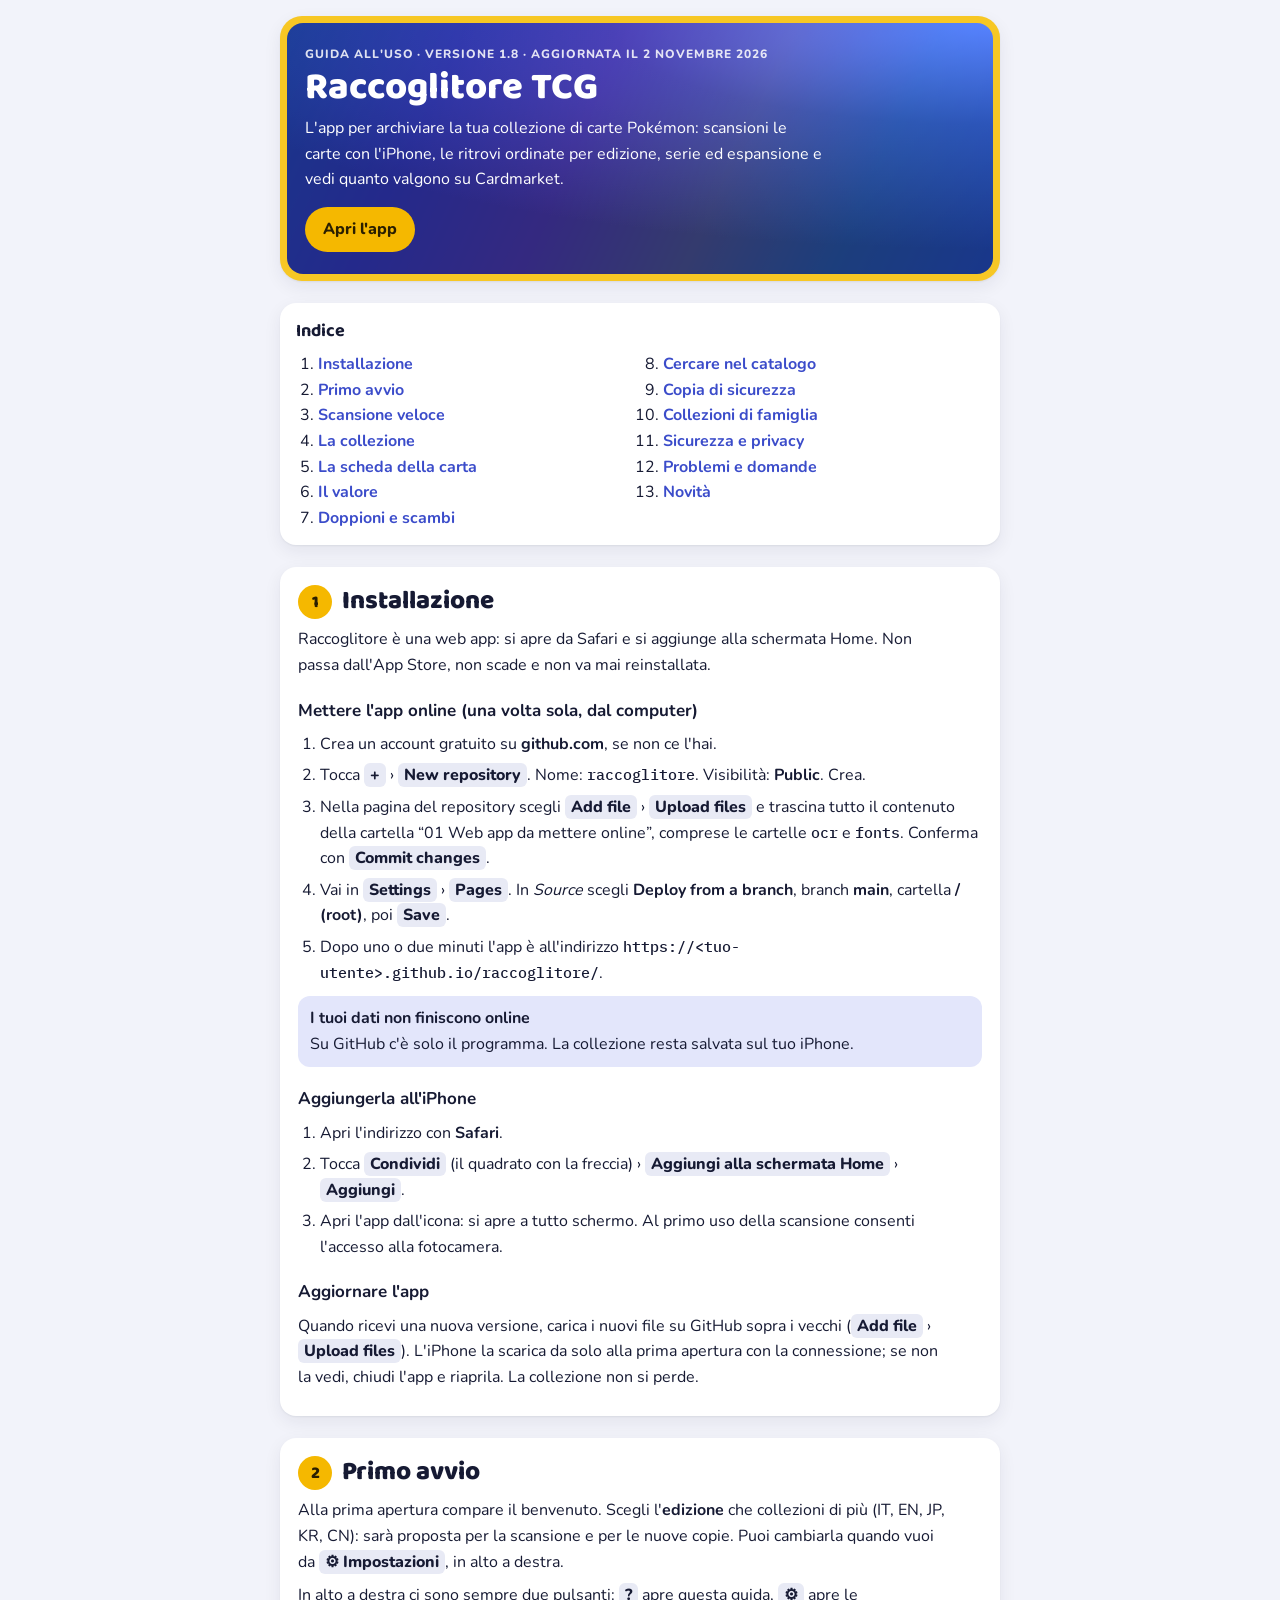
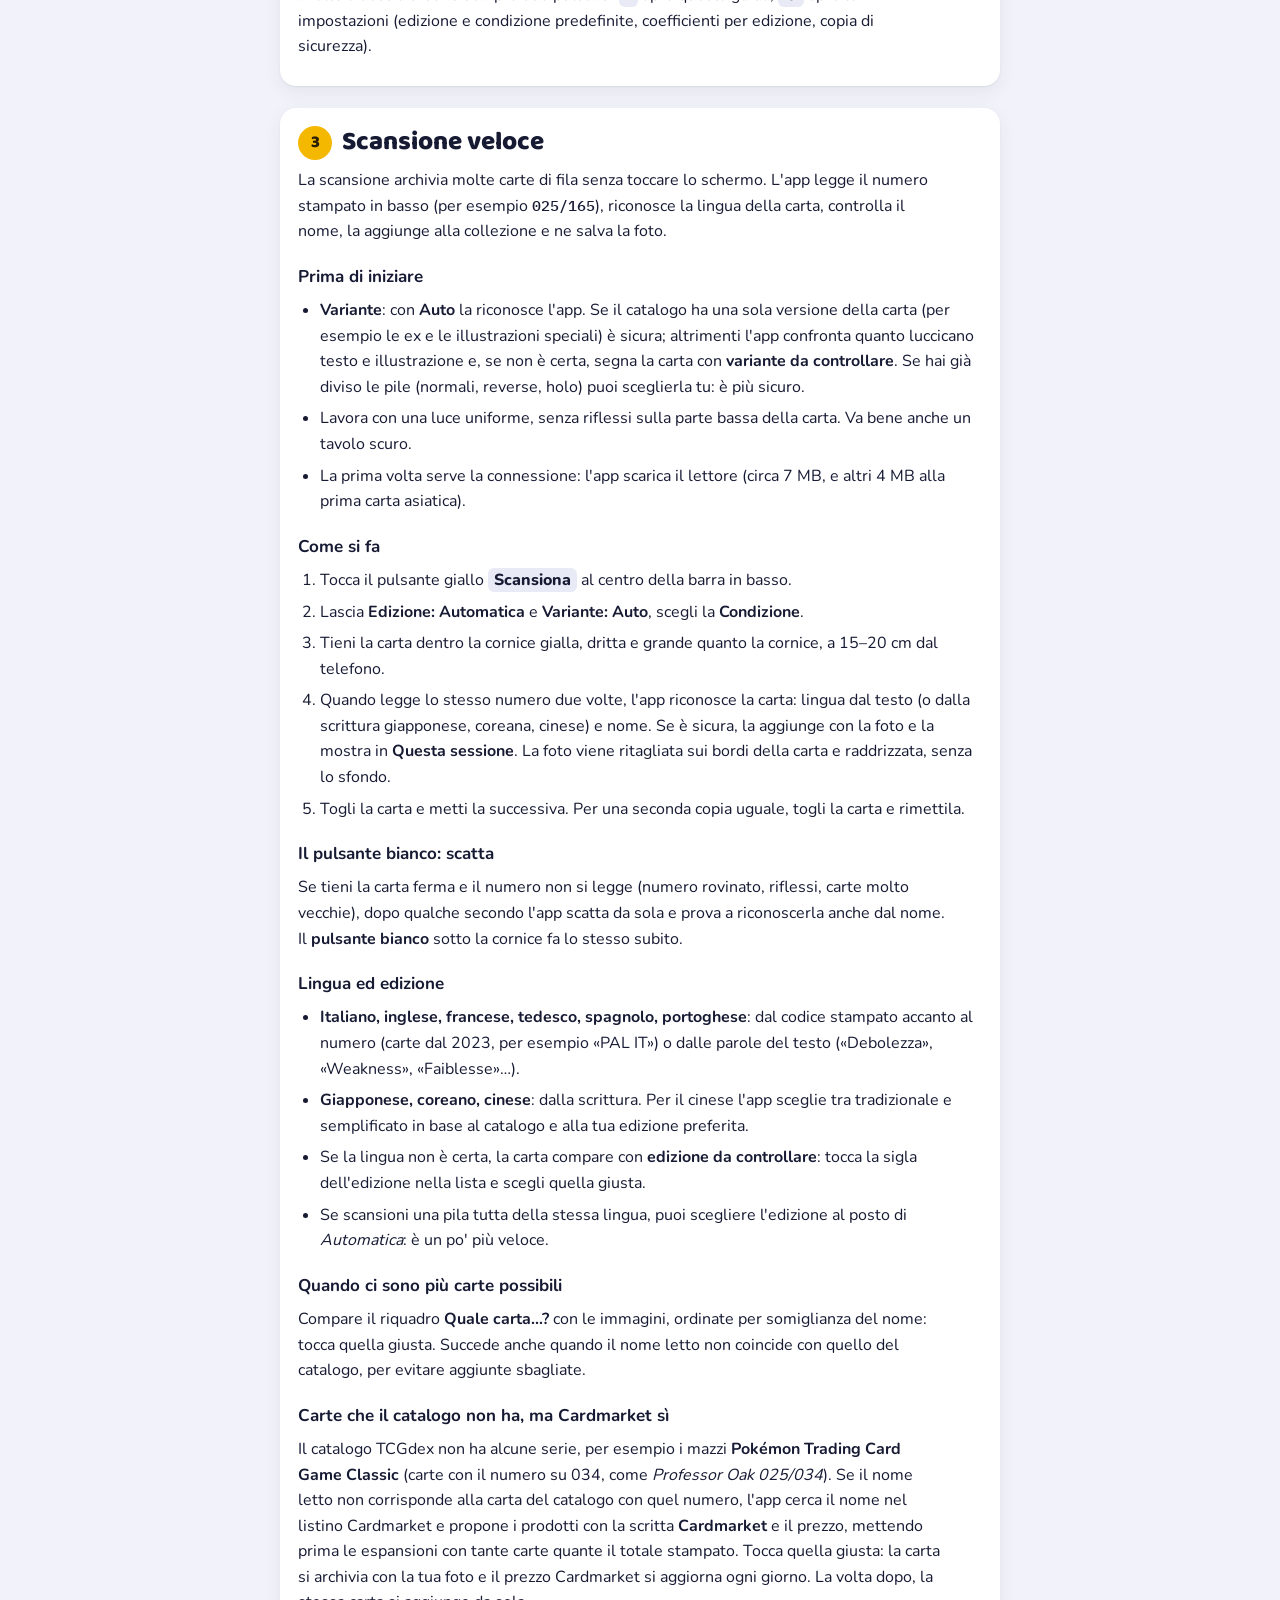
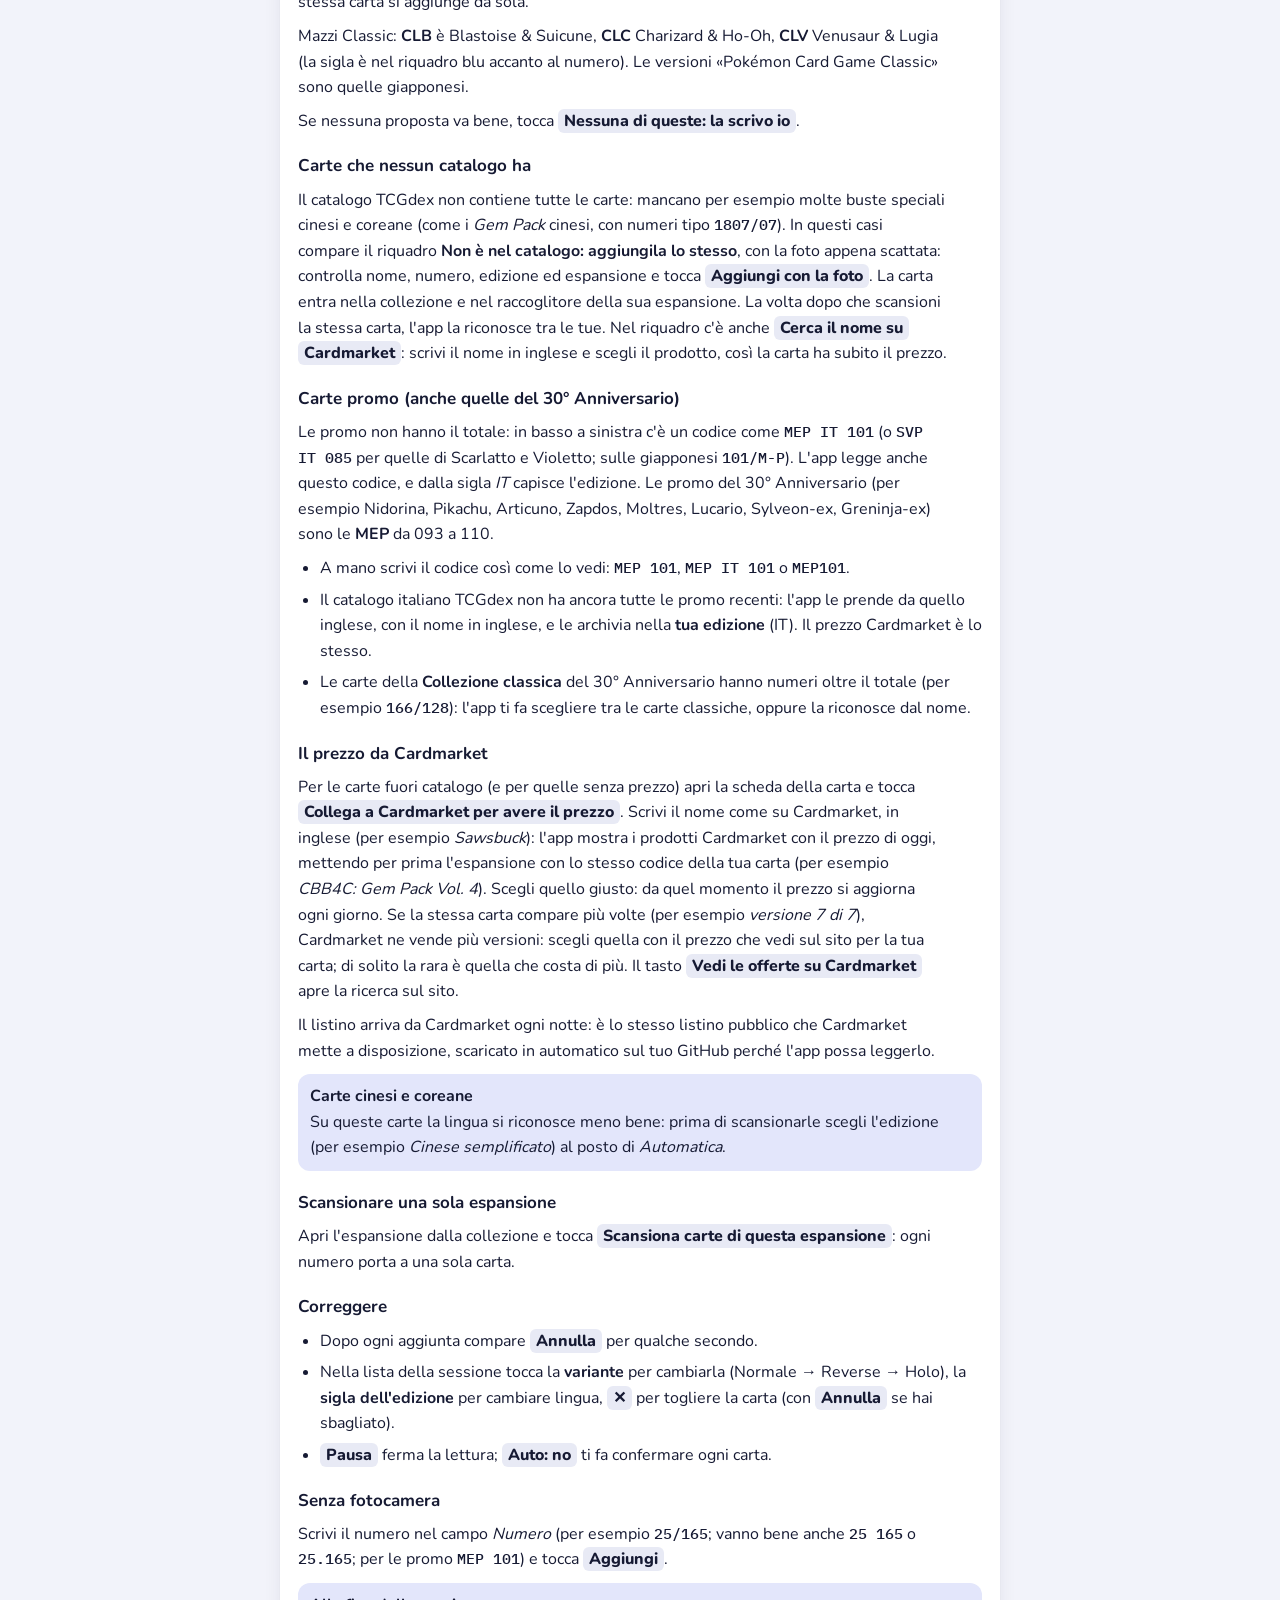
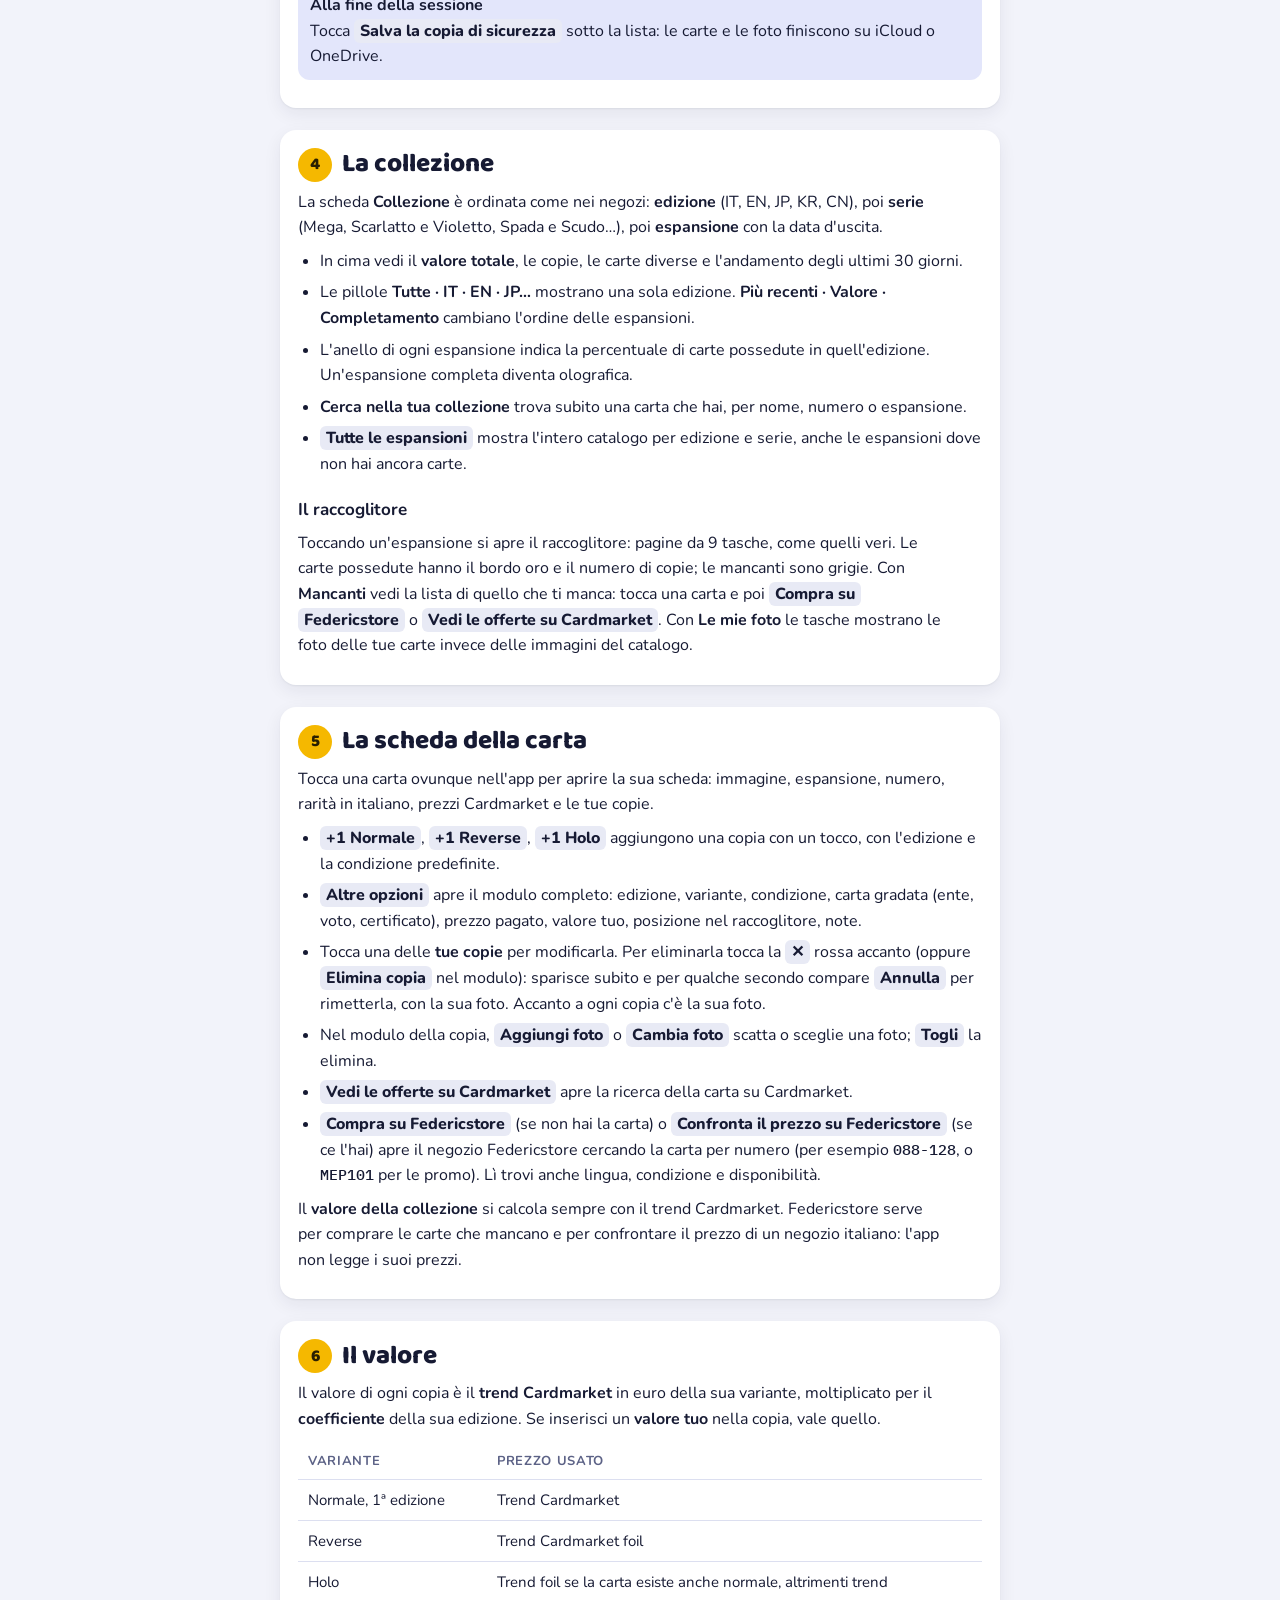
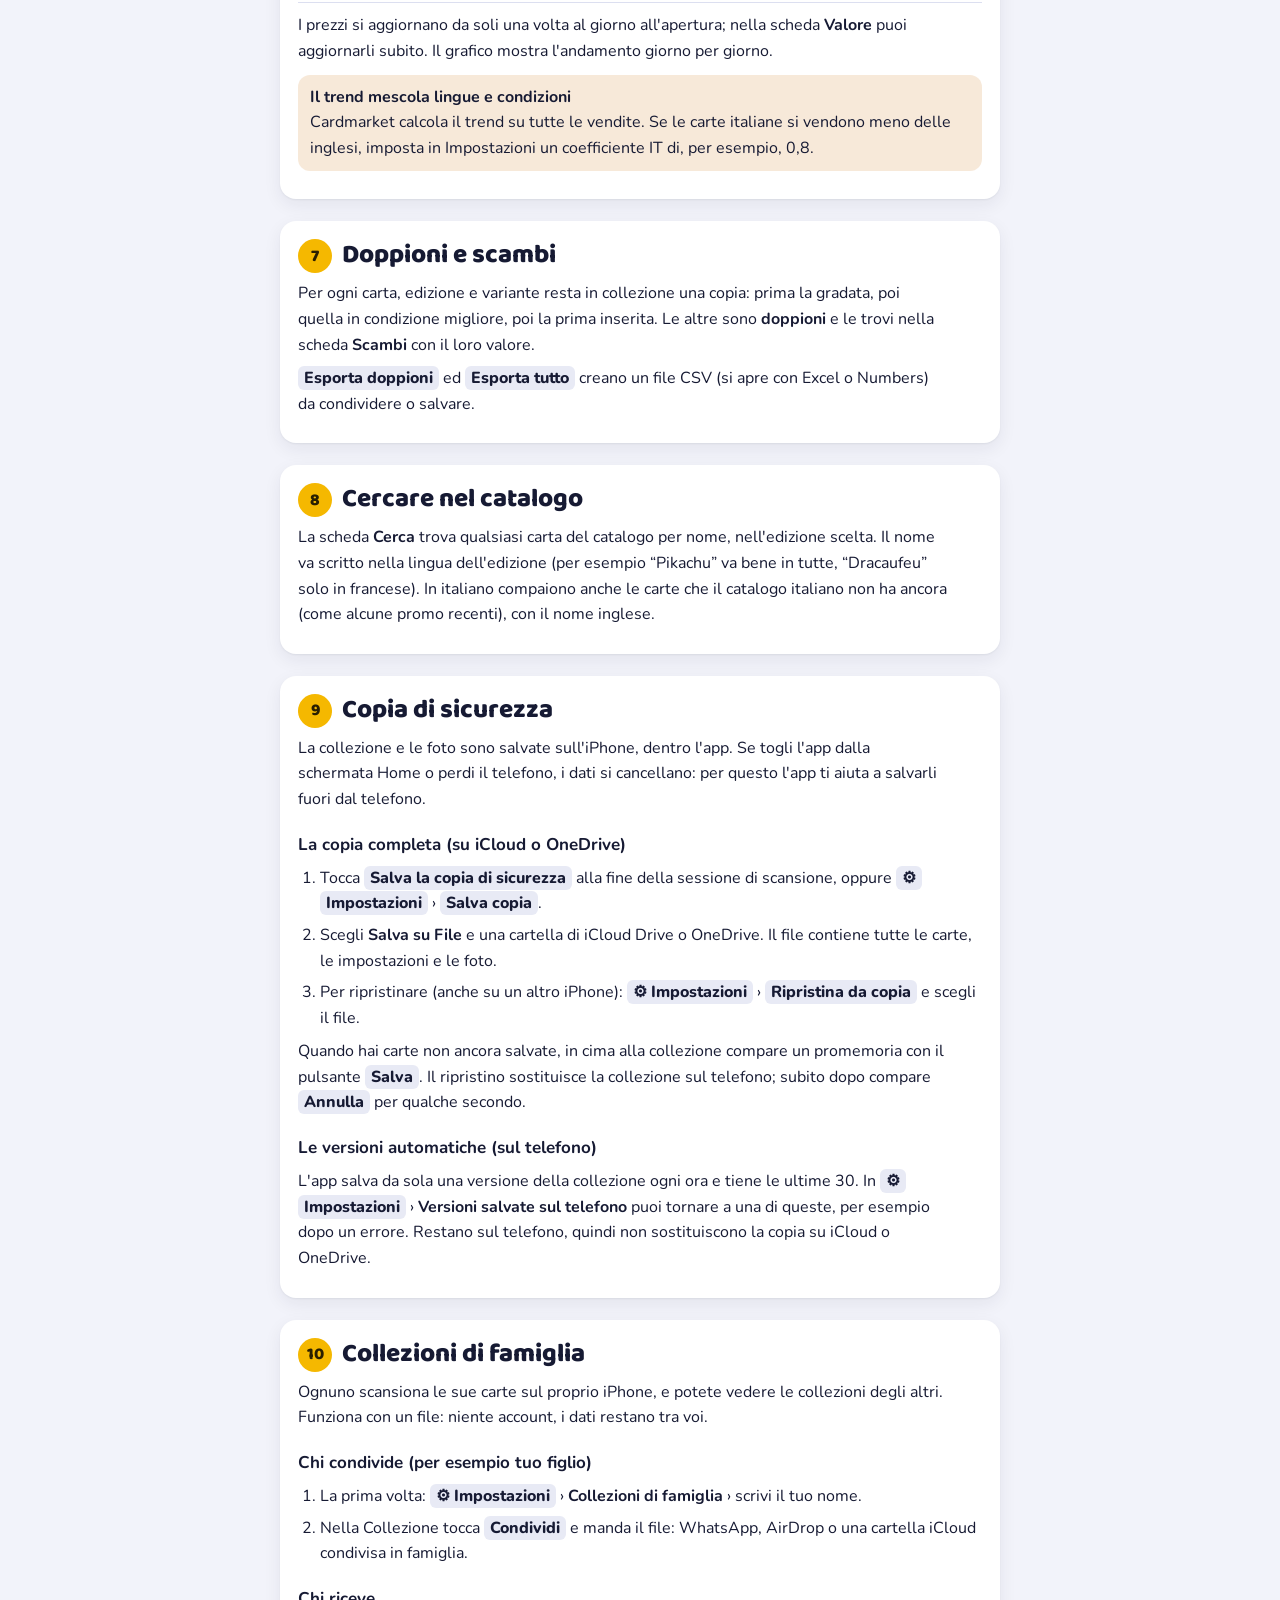
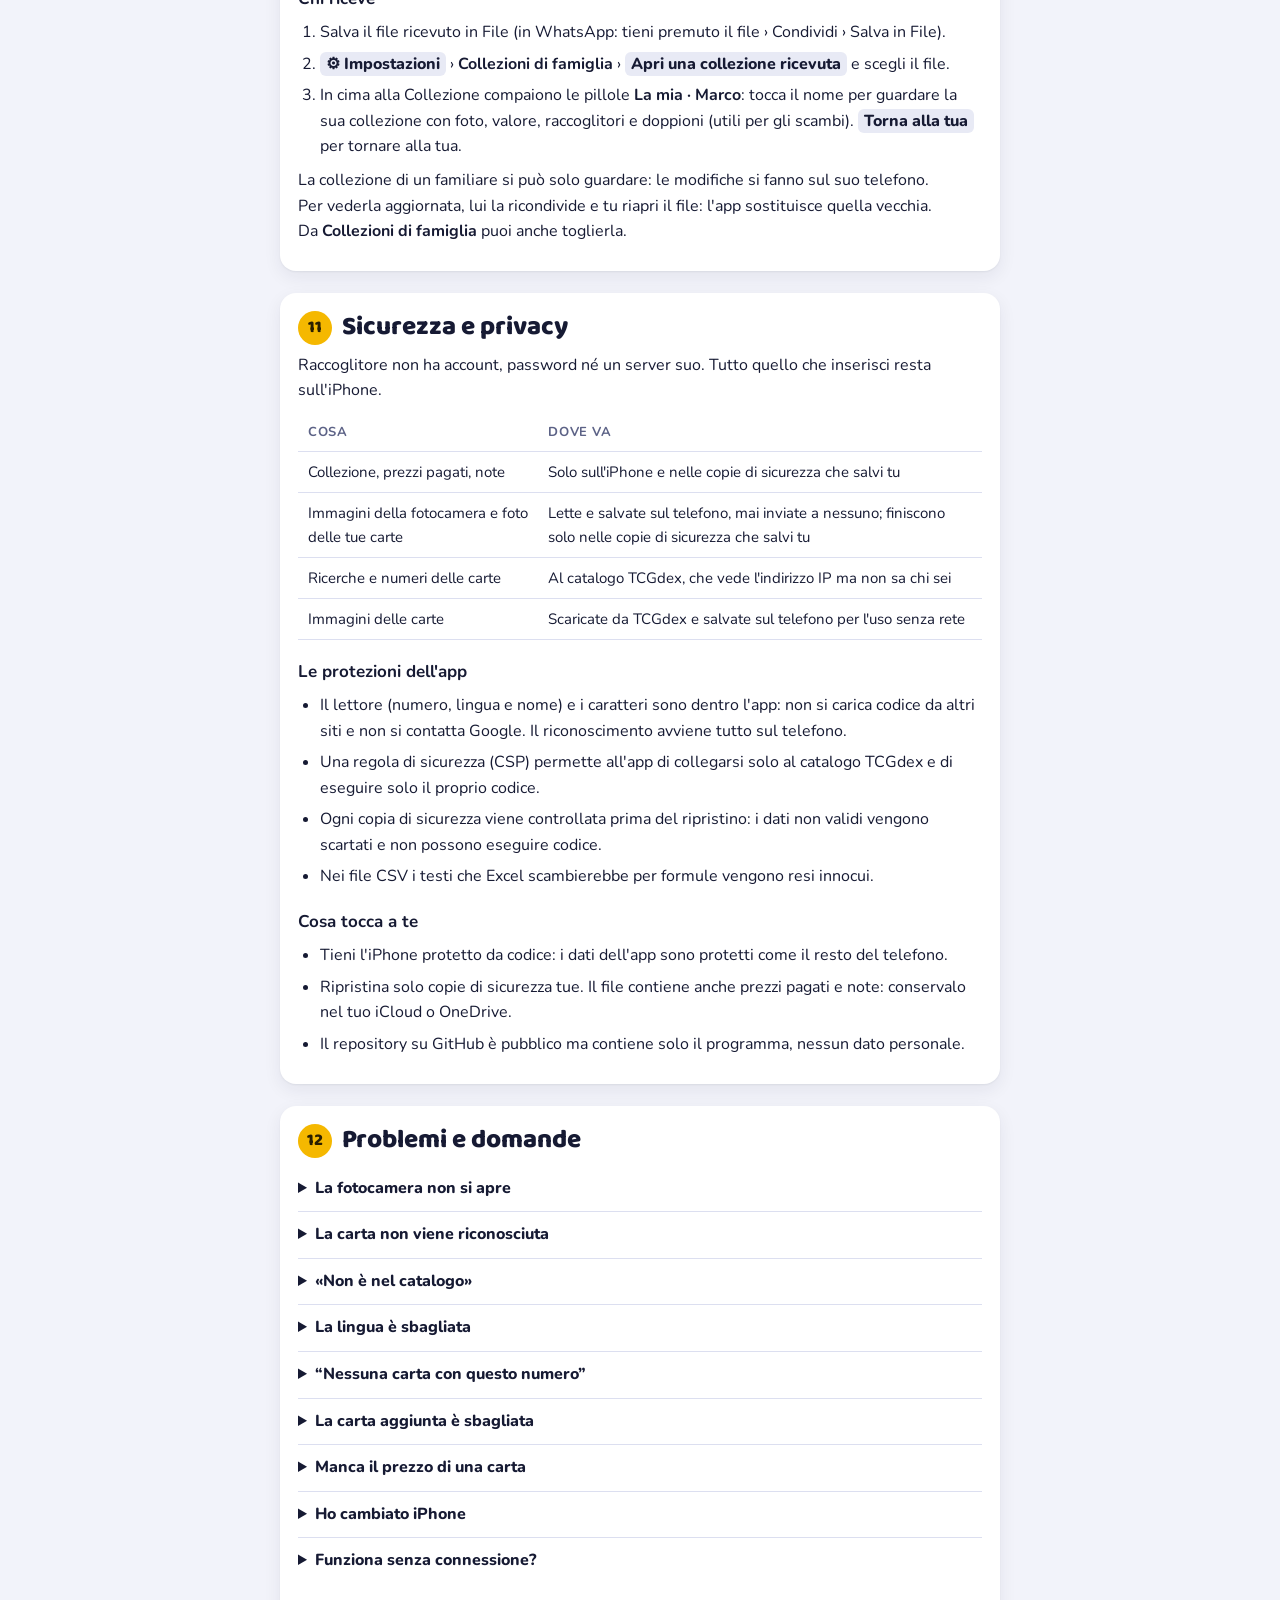
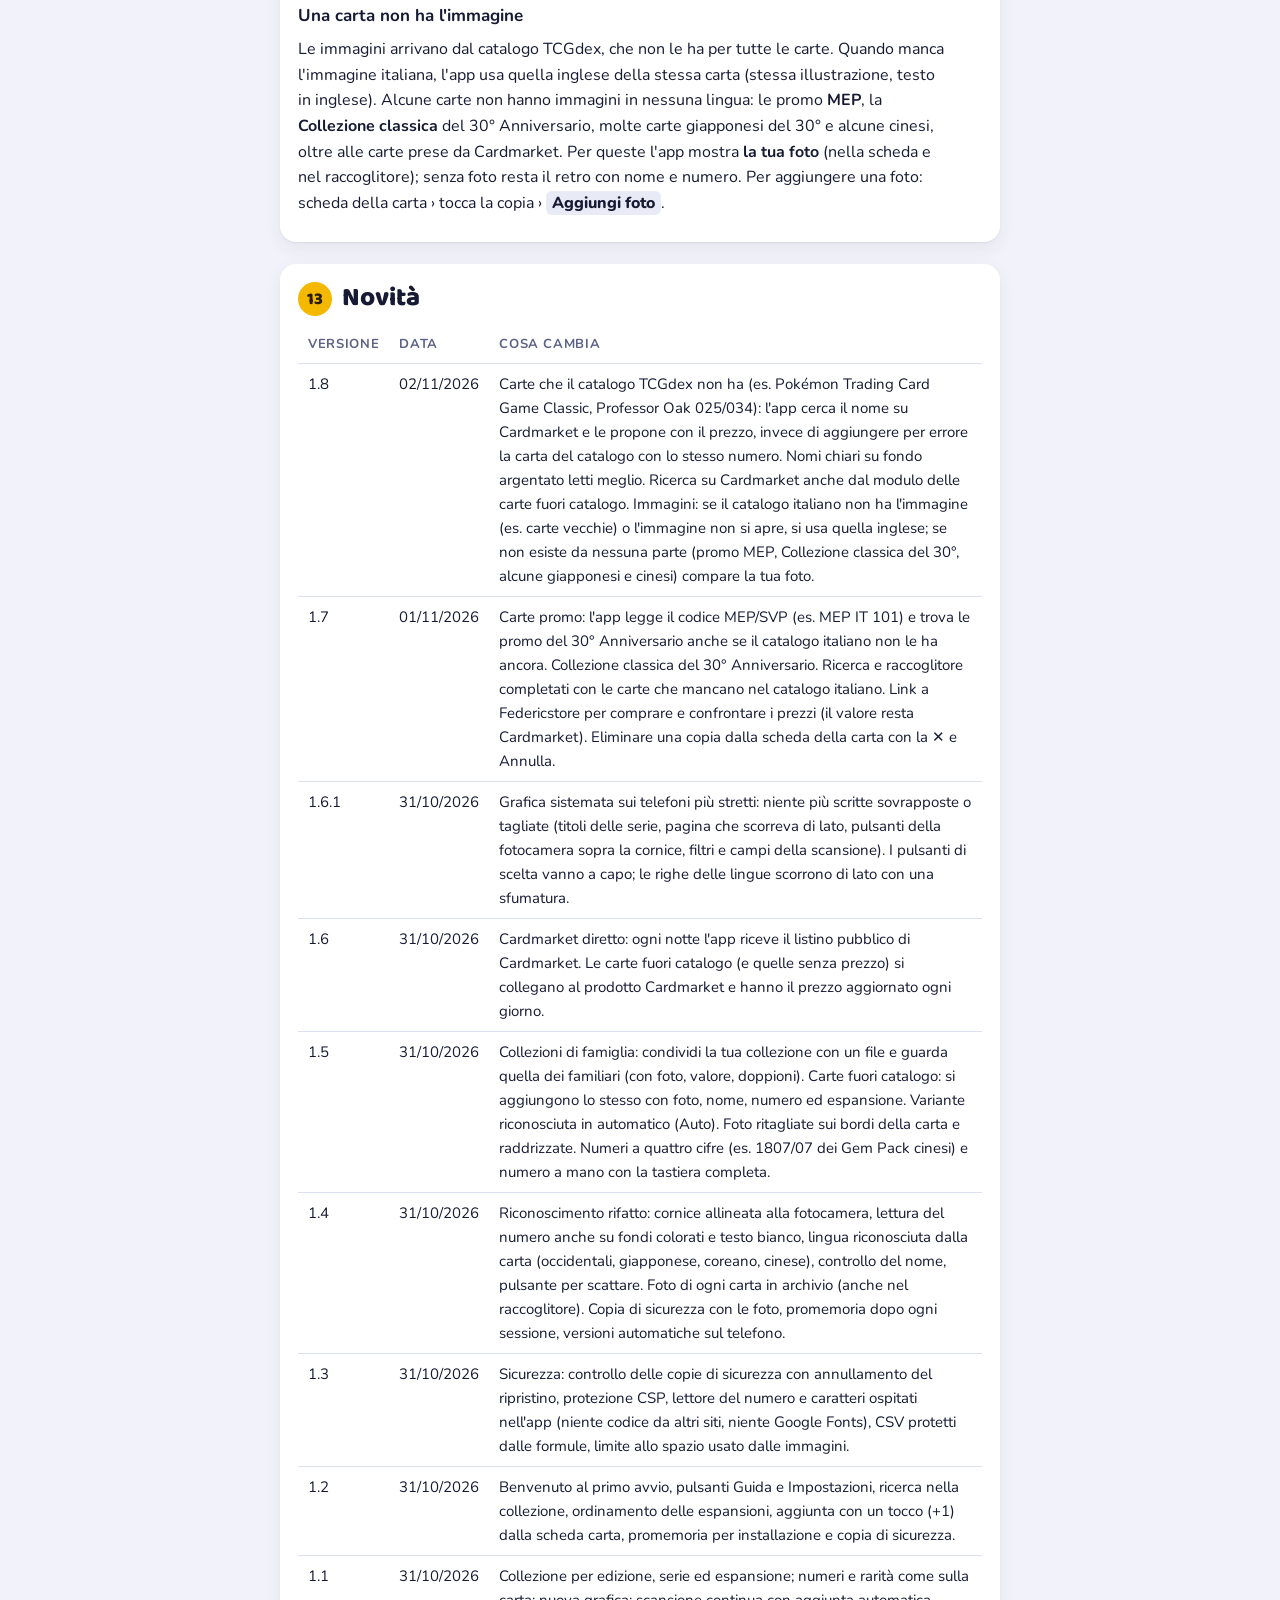
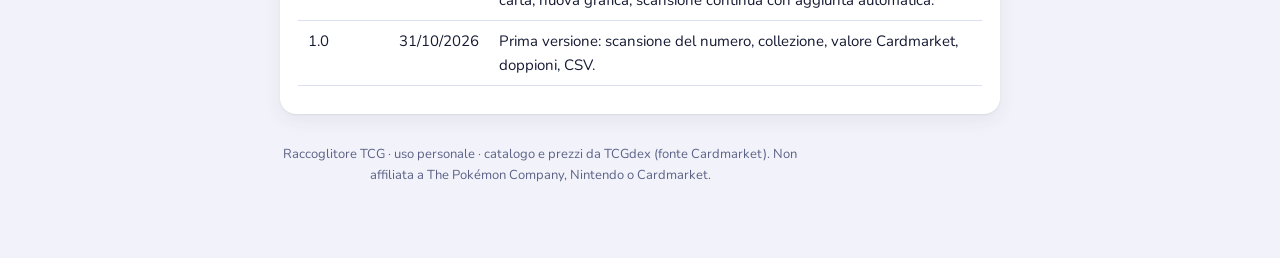
==== commit 87c5b535: "1.8: immagini di riserva e foto al posto dell'immagine mancante - Il catalogo italiano non ha le imm" ====
--- a/guida.html
+++ b/guida.html
@@ -319,14 +319,16 @@
     <details><summary>Manca il prezzo di una carta</summary><p>Non tutte le carte sono vendute su Cardmarket, soprattutto le asiatiche. Inserisci un valore tuo nella copia.</p></details>
     <details><summary>Ho cambiato iPhone</summary><p>Salva la copia di sicurezza sul vecchio, installa l'app sul nuovo e ripristina il file.</p></details>
     <details><summary>Funziona senza connessione?</summary><p>L'app si apre e mostra la collezione anche offline. Servono la connessione per la scansione, la ricerca e l'aggiornamento dei prezzi.</p></details>
-  </section>
+      <h3>Una carta non ha l'immagine</h3>
+    <p>Le immagini arrivano dal catalogo TCGdex, che non le ha per tutte le carte. Quando manca l'immagine italiana, l'app usa quella inglese della stessa carta (stessa illustrazione, testo in inglese). Alcune carte non hanno immagini in nessuna lingua: le promo <b>MEP</b>, la <b>Collezione classica</b> del 30° Anniversario, molte carte giapponesi del 30° e alcune cinesi, oltre alle carte prese da Cardmarket. Per queste l'app mostra <b>la tua foto</b> (nella scheda e nel raccoglitore); senza foto resta il retro con nome e numero. Per aggiungere una foto: scheda della carta › tocca la copia › <span class="k">Aggiungi foto</span>.</p>
+</section>
 
   <section class="chap" id="novita">
     <h2><span class="n">13</span>Novità</h2>
     <div class="tablebox"><table class="news">
       <thead><tr><th>Versione</th><th>Data</th><th>Cosa cambia</th></tr></thead>
       <tbody>
-        <tr><td>1.8</td><td>02/11/2026</td><td>Carte che il catalogo TCGdex non ha (es. Pokémon Trading Card Game Classic, Professor Oak 025/034): l'app cerca il nome su Cardmarket e le propone con il prezzo, invece di aggiungere per errore la carta del catalogo con lo stesso numero. Nomi chiari su fondo argentato letti meglio. Ricerca su Cardmarket anche dal modulo delle carte fuori catalogo.</td></tr>
+        <tr><td>1.8</td><td>02/11/2026</td><td>Carte che il catalogo TCGdex non ha (es. Pokémon Trading Card Game Classic, Professor Oak 025/034): l'app cerca il nome su Cardmarket e le propone con il prezzo, invece di aggiungere per errore la carta del catalogo con lo stesso numero. Nomi chiari su fondo argentato letti meglio. Ricerca su Cardmarket anche dal modulo delle carte fuori catalogo. Immagini: se il catalogo italiano non ha l'immagine (es. carte vecchie) o l'immagine non si apre, si usa quella inglese; se non esiste da nessuna parte (promo MEP, Collezione classica del 30°, alcune giapponesi e cinesi) compare la tua foto.</td></tr>
         <tr><td>1.7</td><td>01/11/2026</td><td>Carte promo: l'app legge il codice MEP/SVP (es. MEP IT 101) e trova le promo del 30° Anniversario anche se il catalogo italiano non le ha ancora. Collezione classica del 30° Anniversario. Ricerca e raccoglitore completati con le carte che mancano nel catalogo italiano. Link a Federicstore per comprare e confrontare i prezzi (il valore resta Cardmarket). Eliminare una copia dalla scheda della carta con la ✕ e Annulla.</td></tr>
         <tr><td>1.6.1</td><td>31/10/2026</td><td>Grafica sistemata sui telefoni più stretti: niente più scritte sovrapposte o tagliate (titoli delle serie, pagina che scorreva di lato, pulsanti della fotocamera sopra la cornice, filtri e campi della scansione). I pulsanti di scelta vanno a capo; le righe delle lingue scorrono di lato con una sfumatura.</td></tr>
         <tr><td>1.6</td><td>31/10/2026</td><td>Cardmarket diretto: ogni notte l'app riceve il listino pubblico di Cardmarket. Le carte fuori catalogo (e quelle senza prezzo) si collegano al prodotto Cardmarket e hanno il prezzo aggiornato ogni giorno.</td></tr>
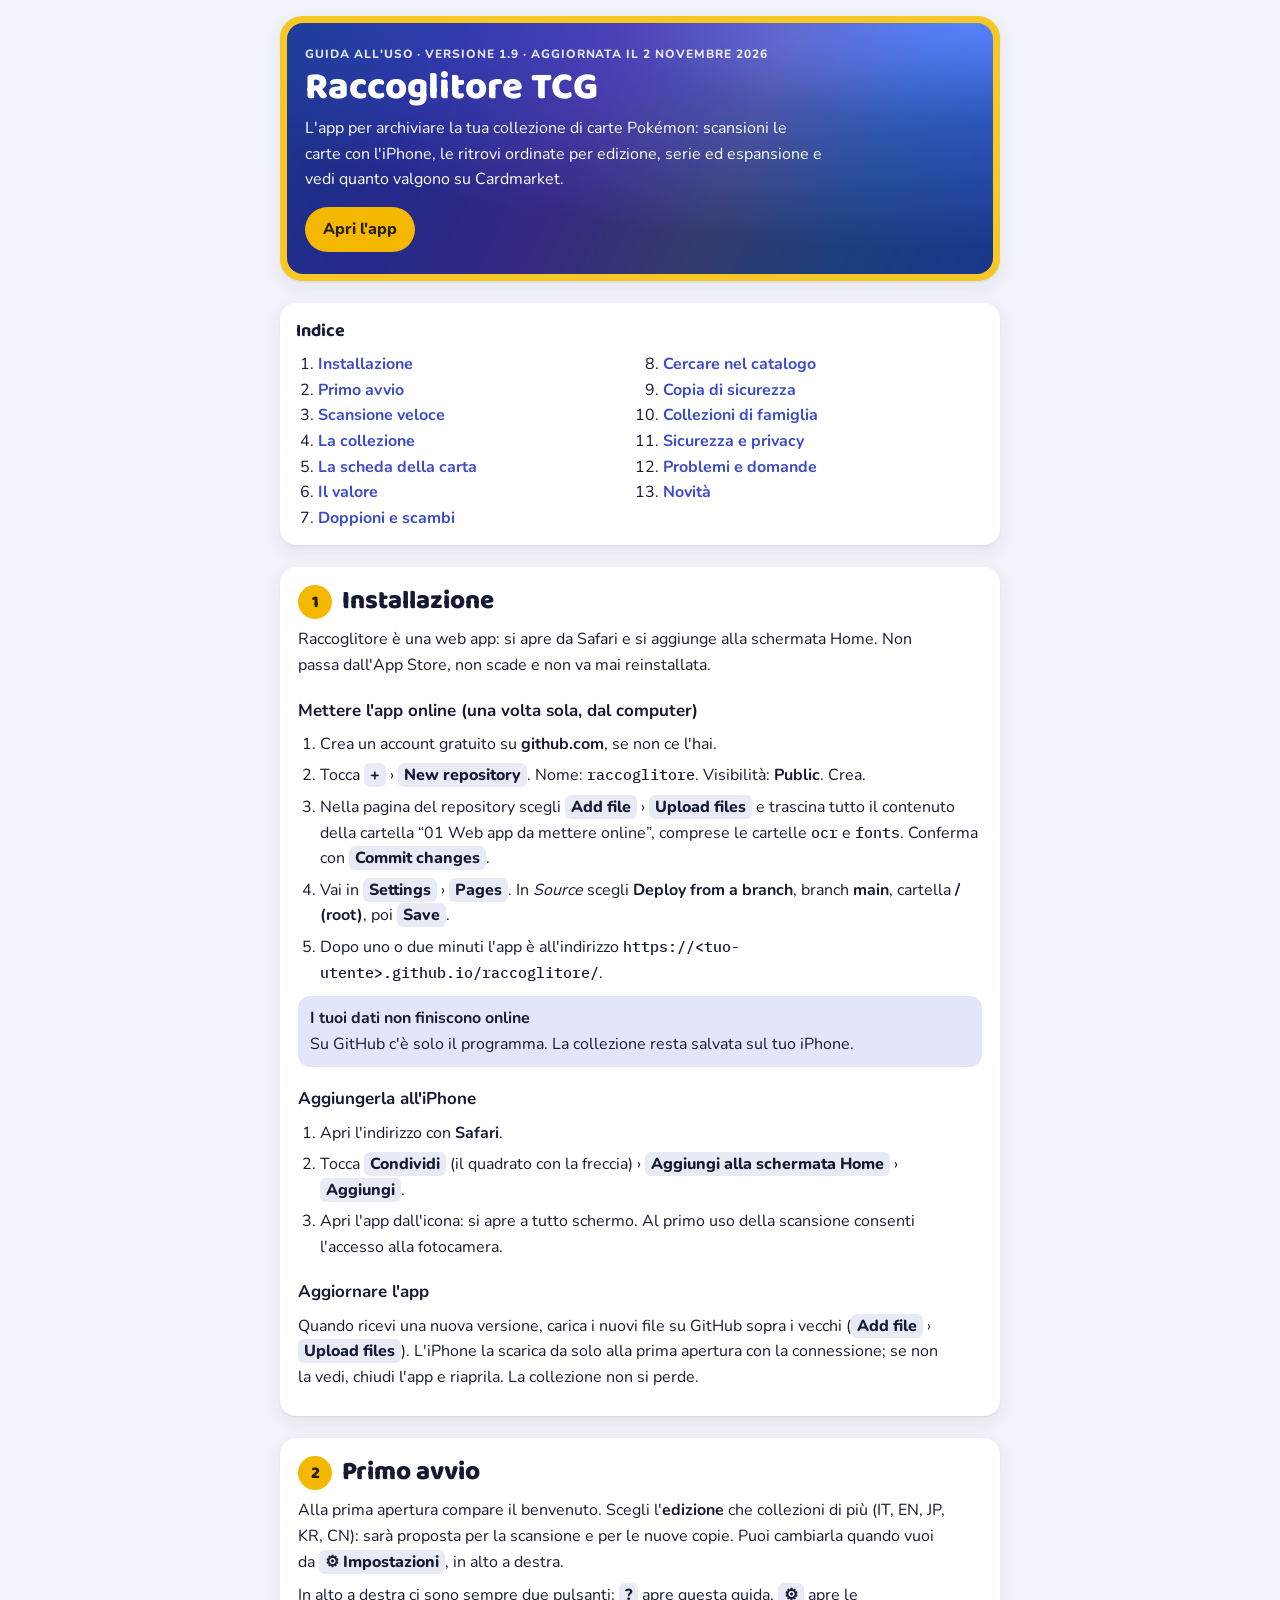
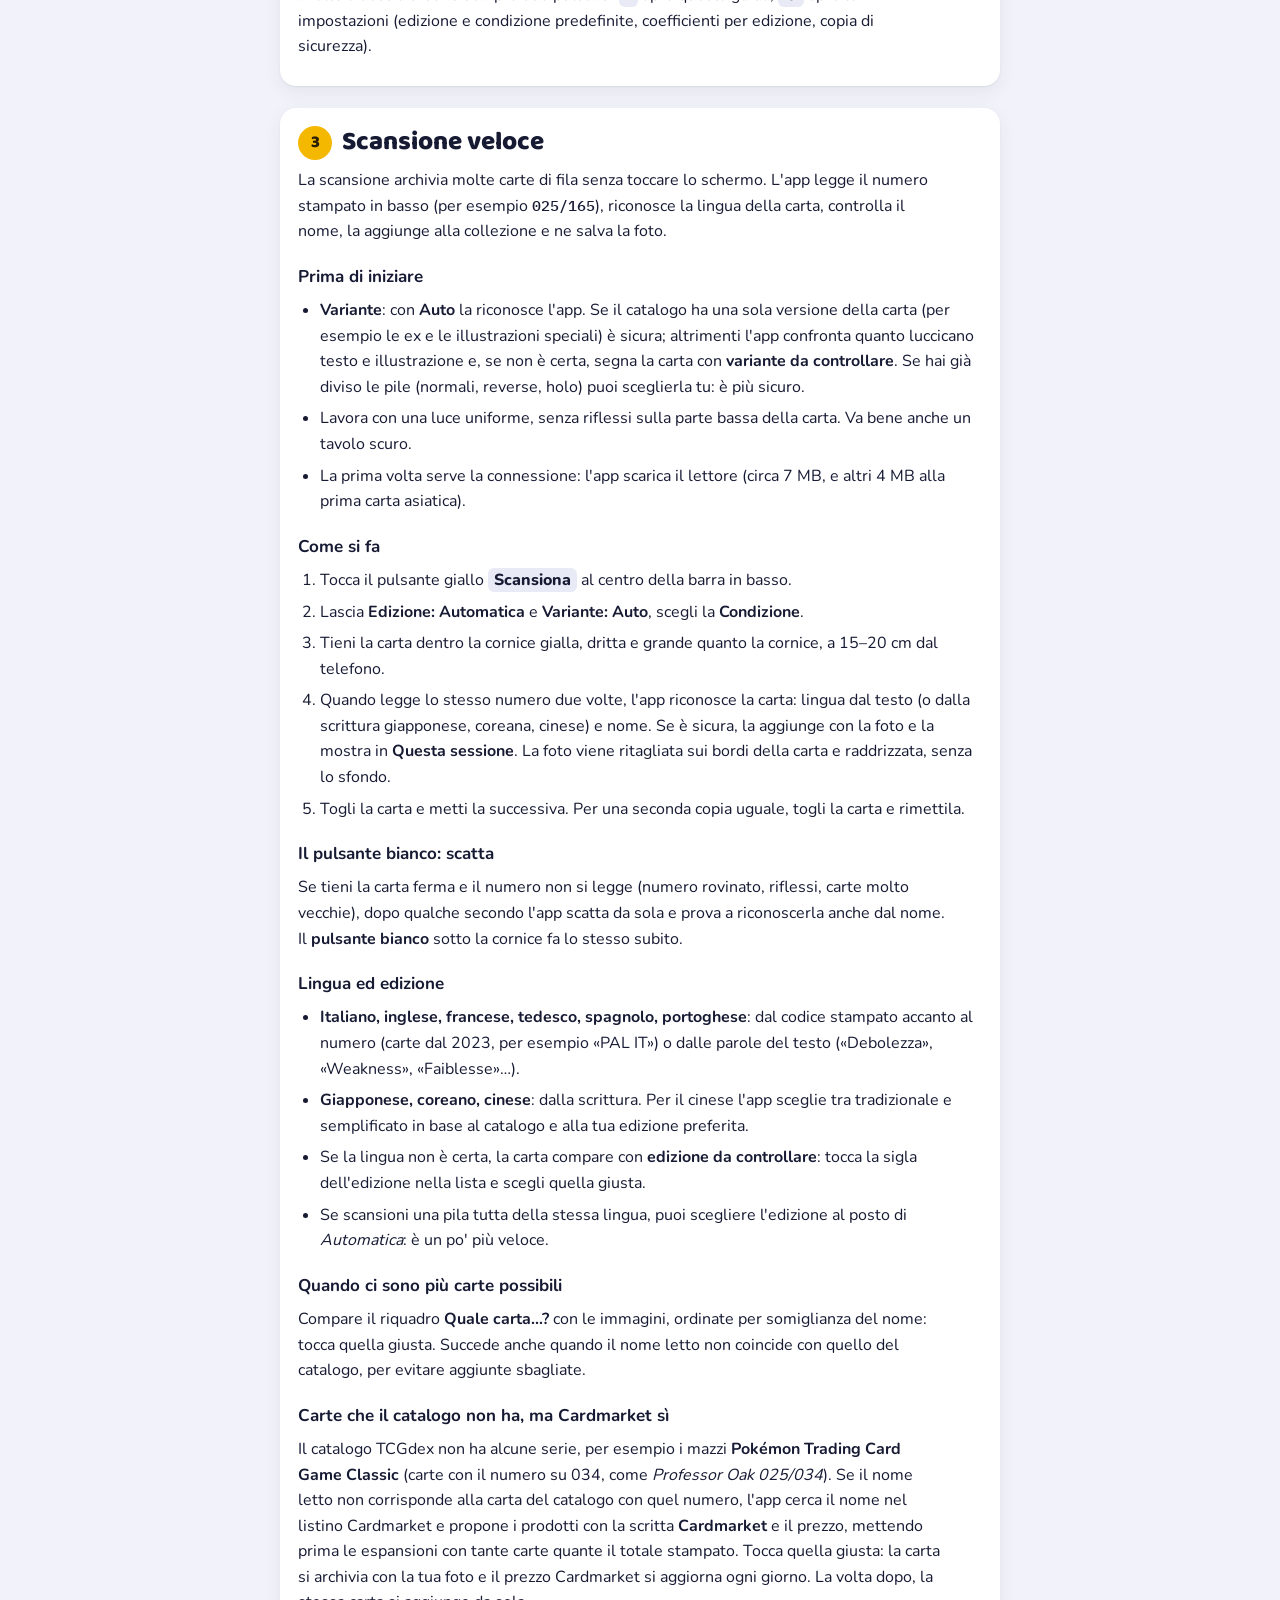
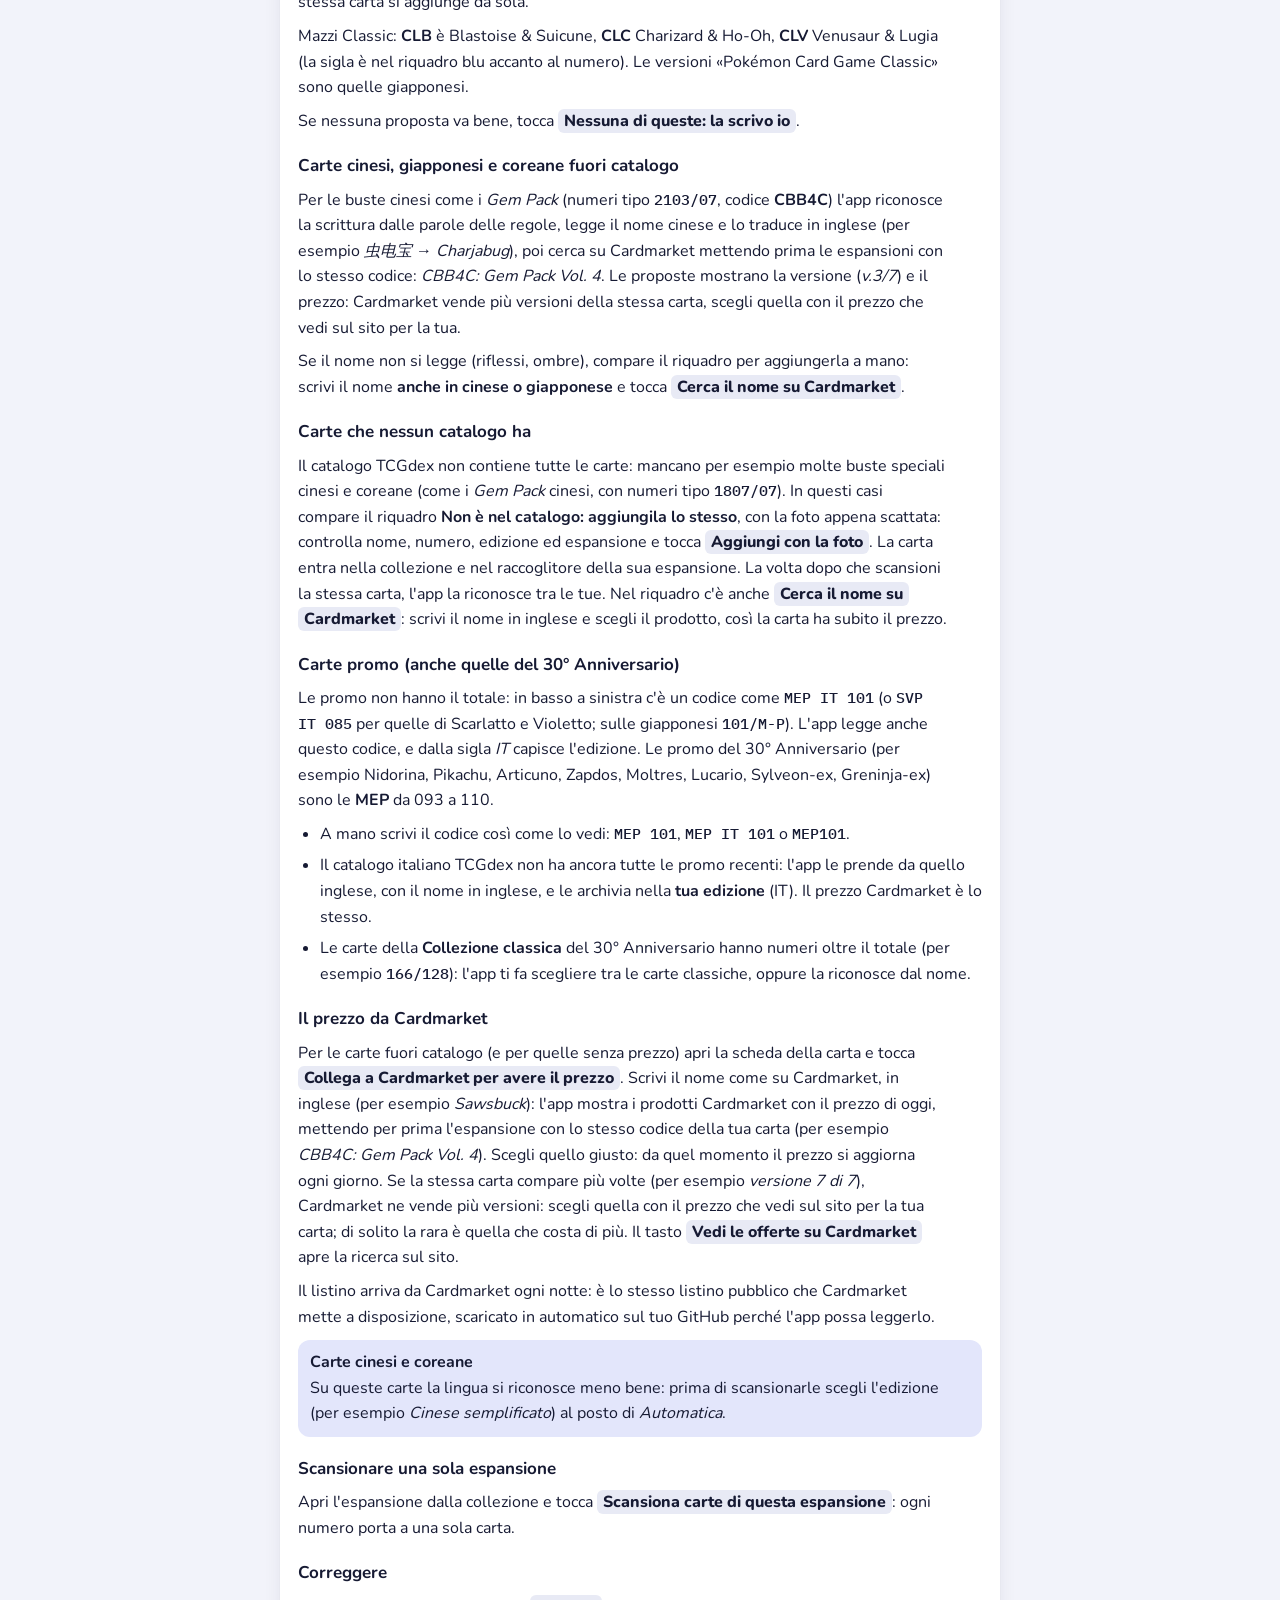
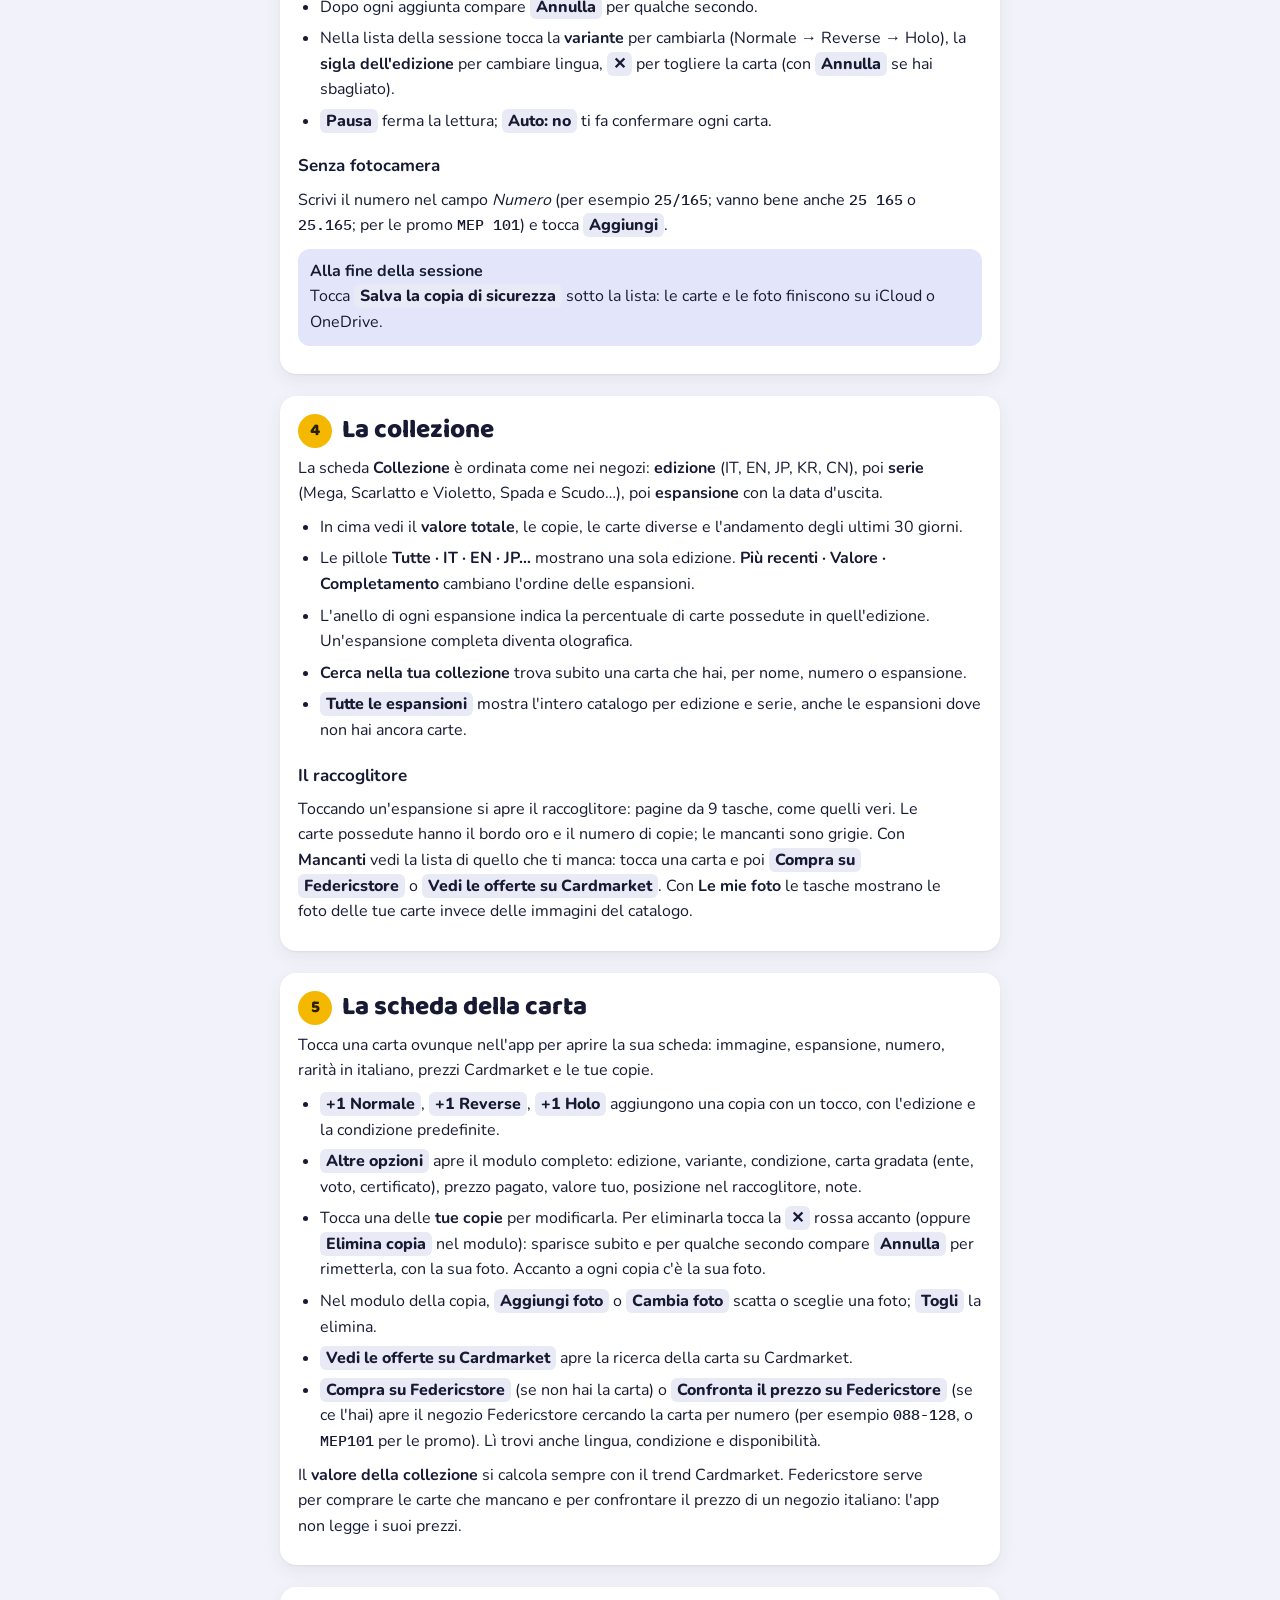
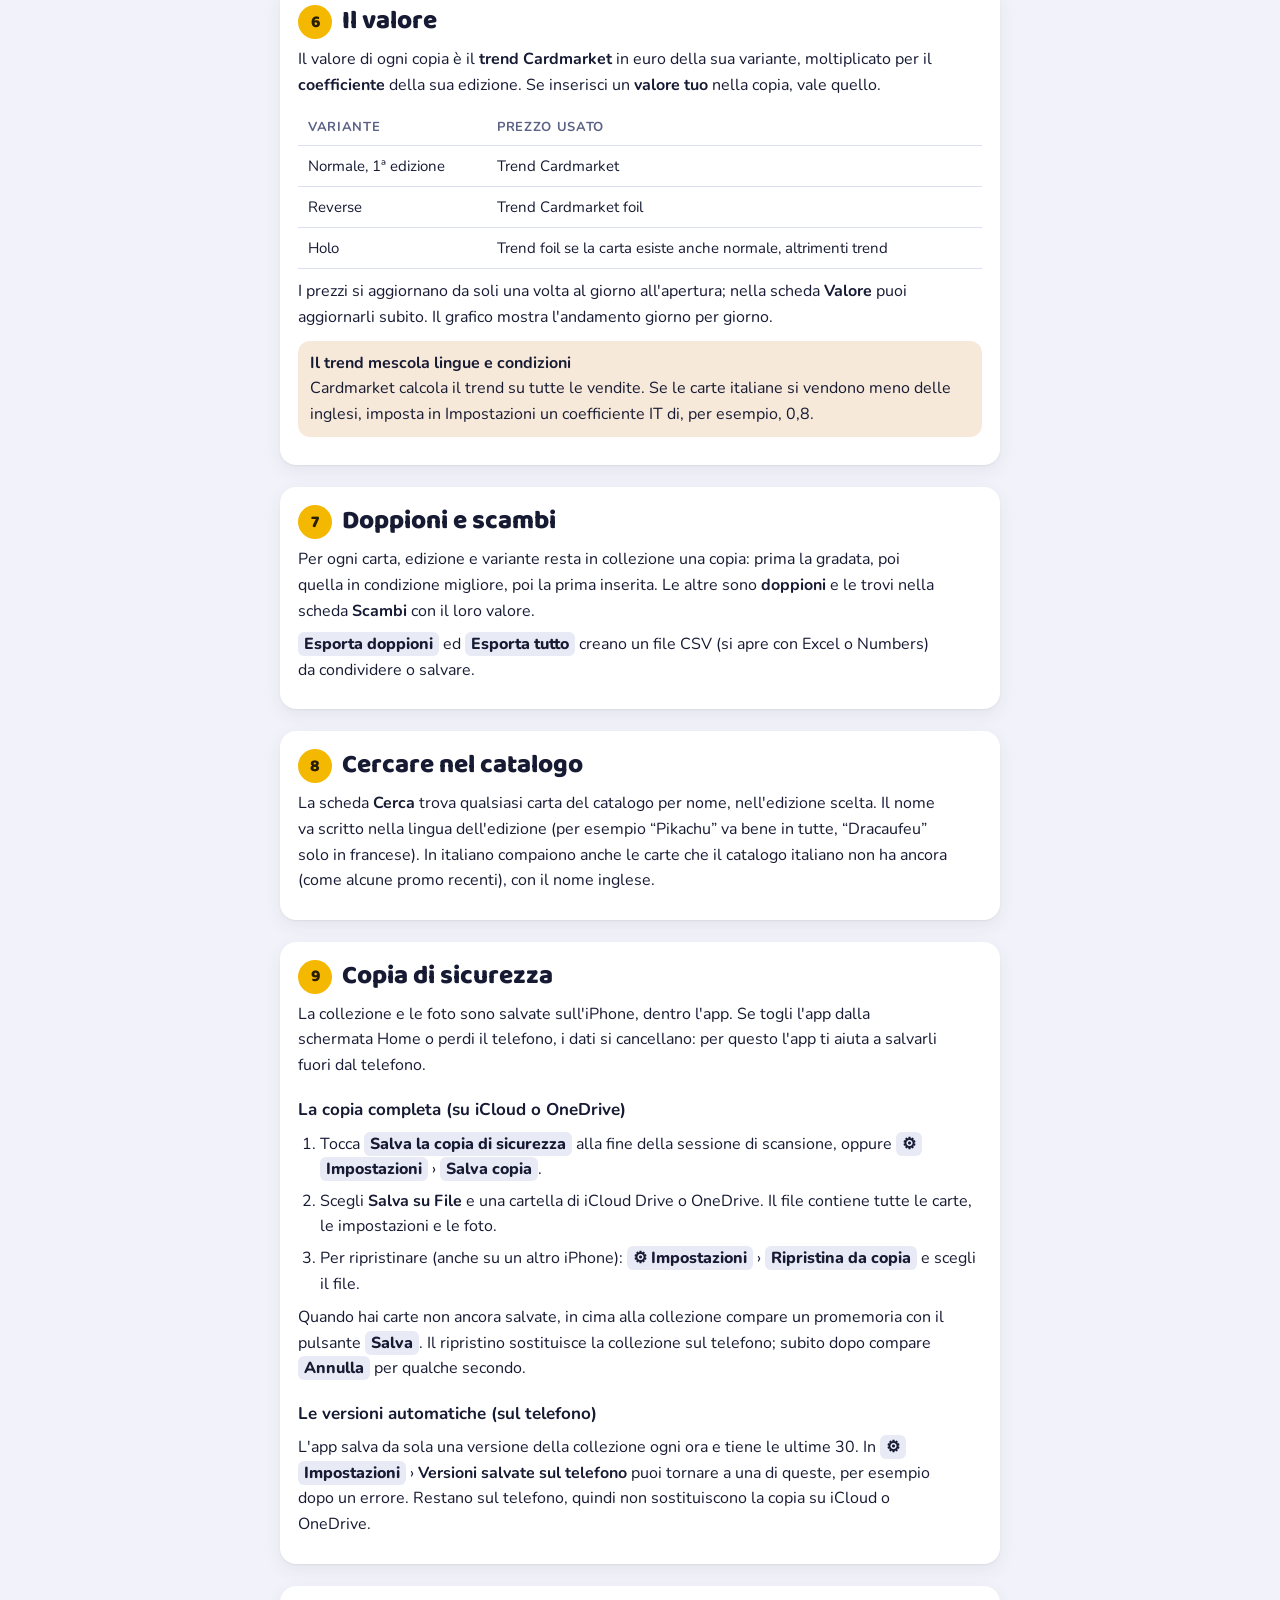
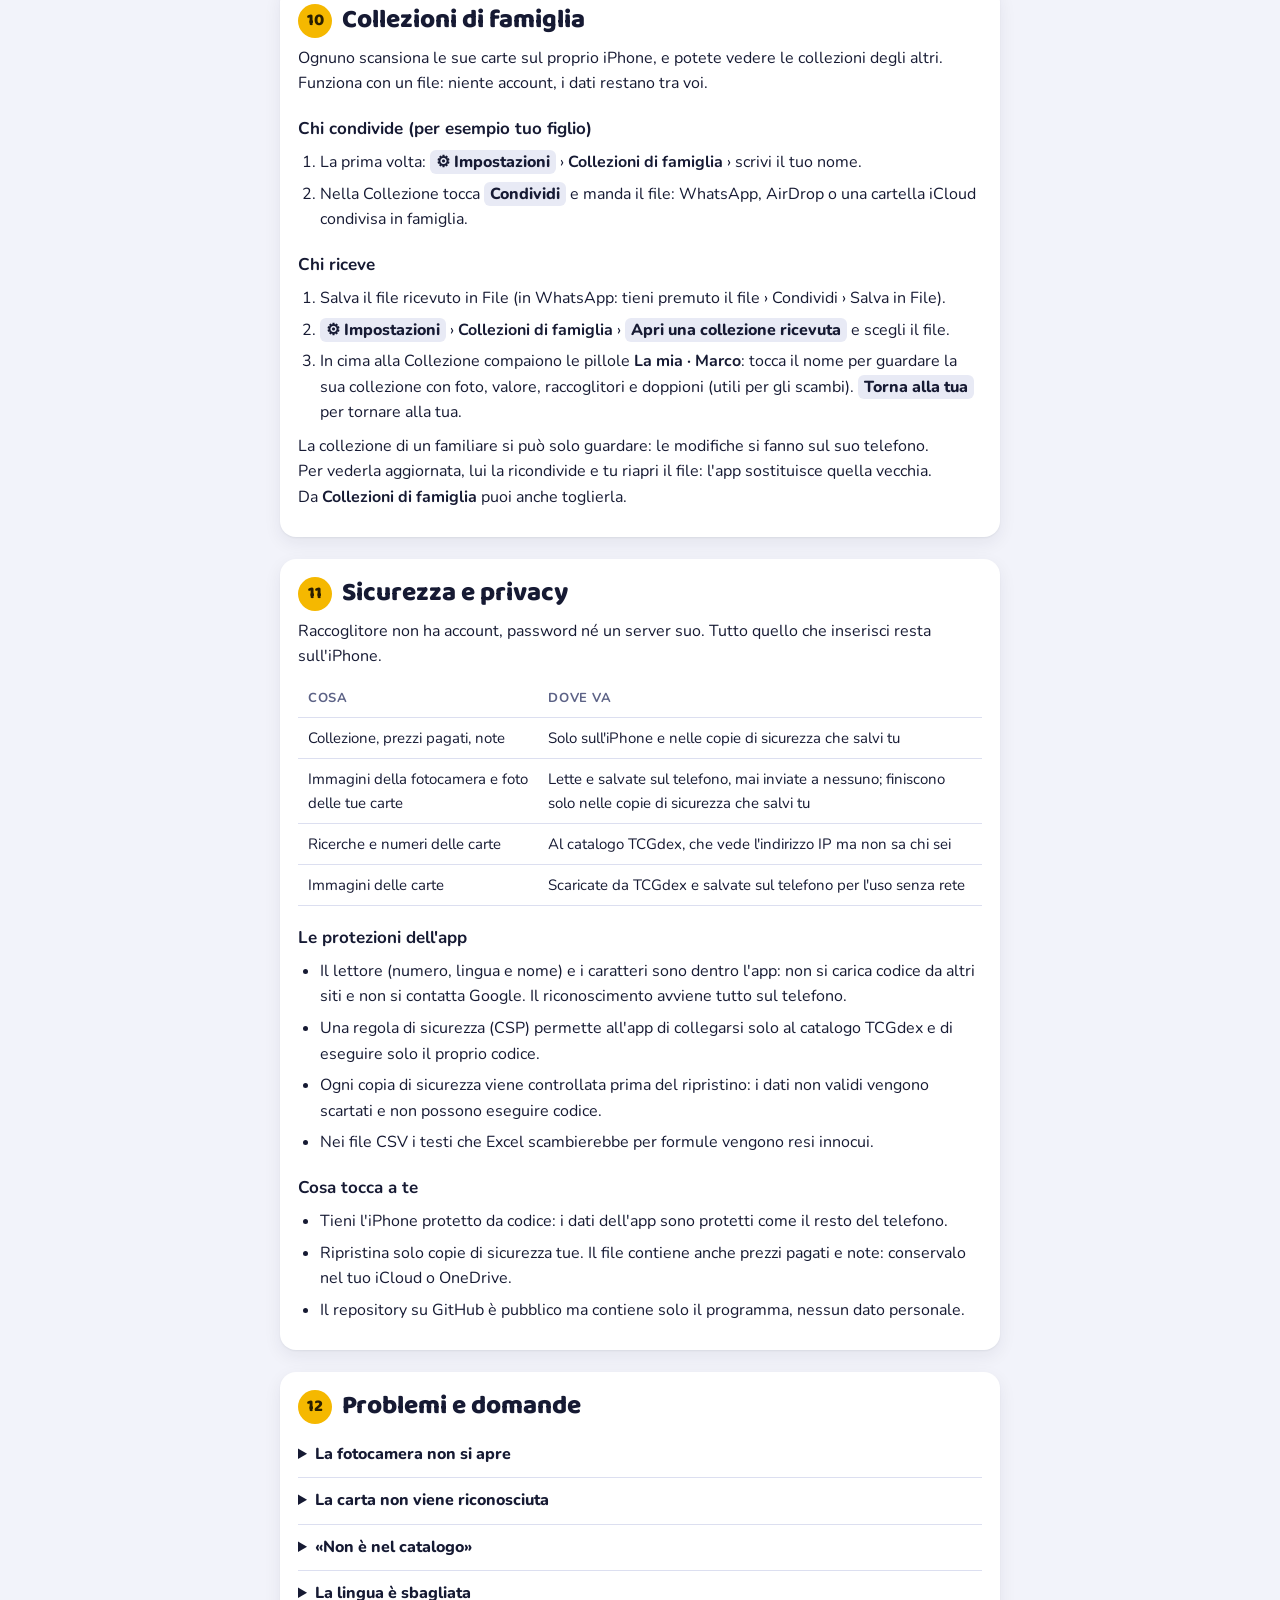
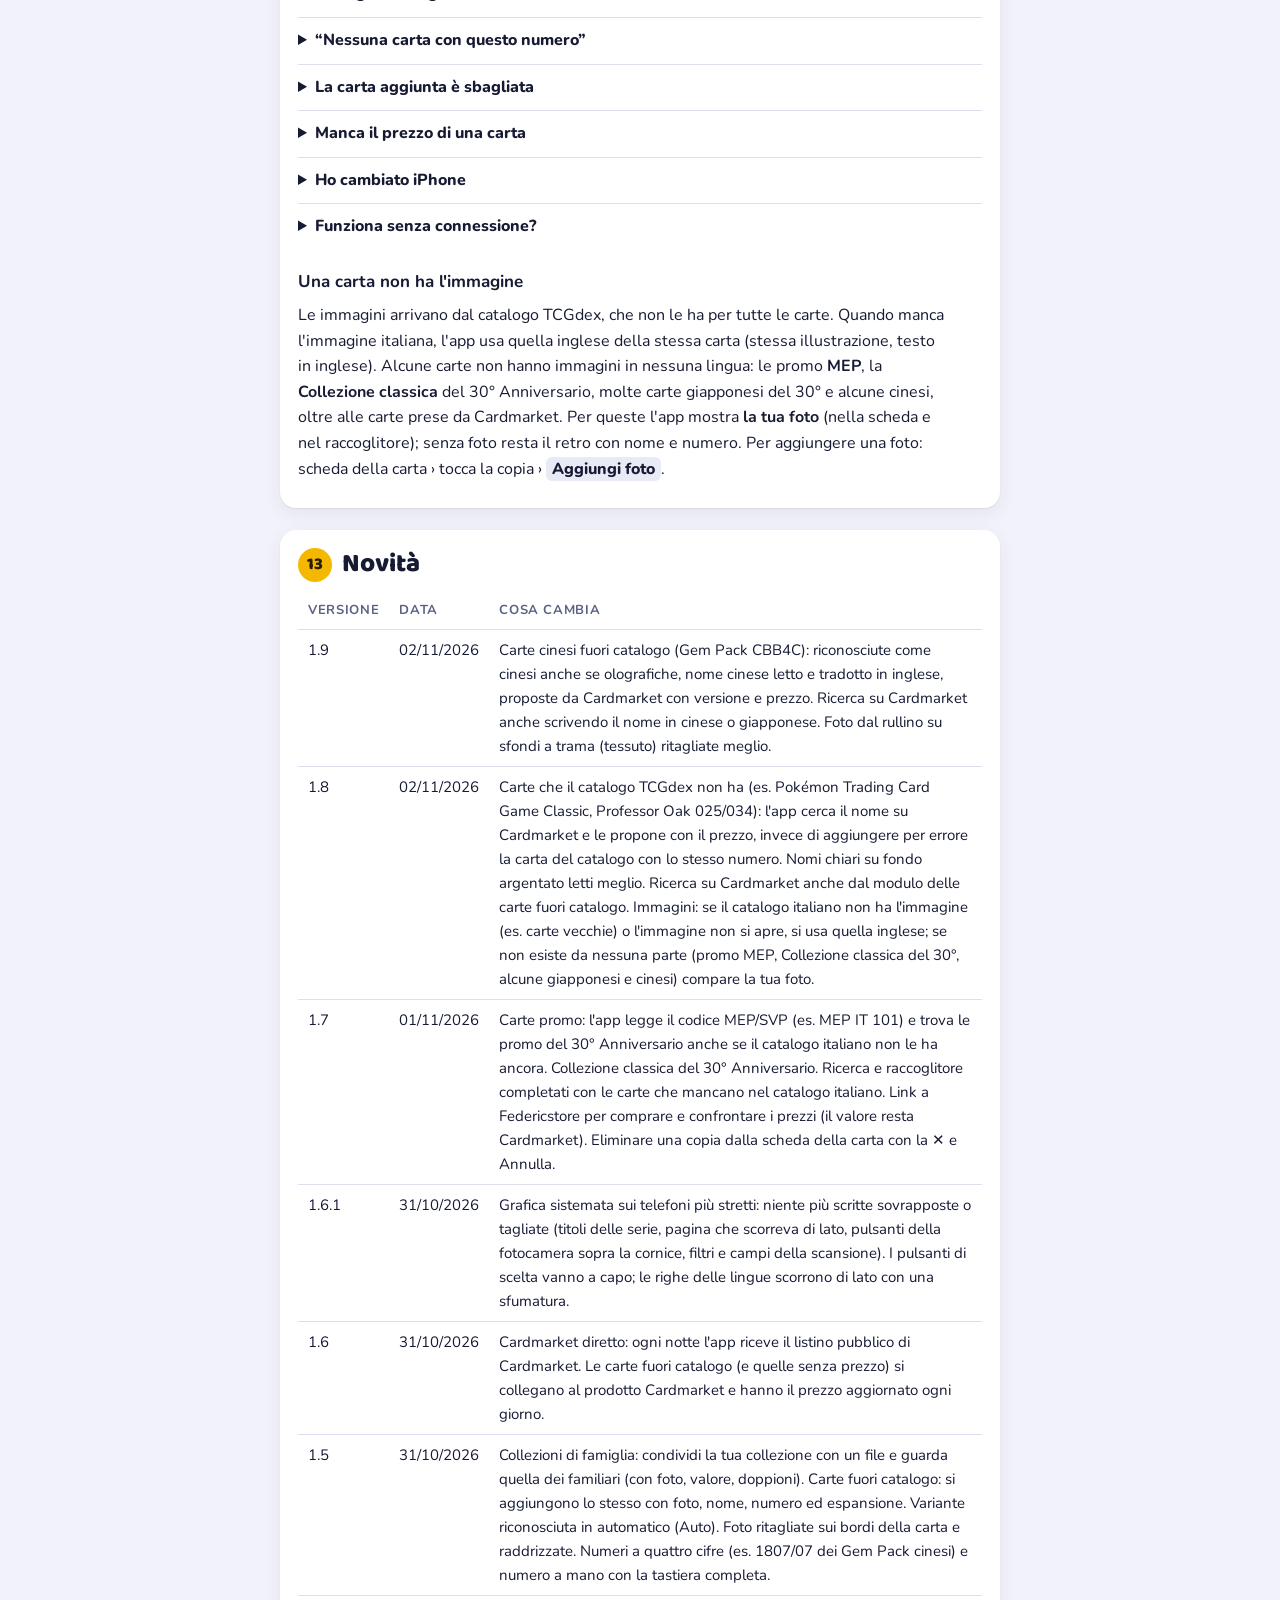
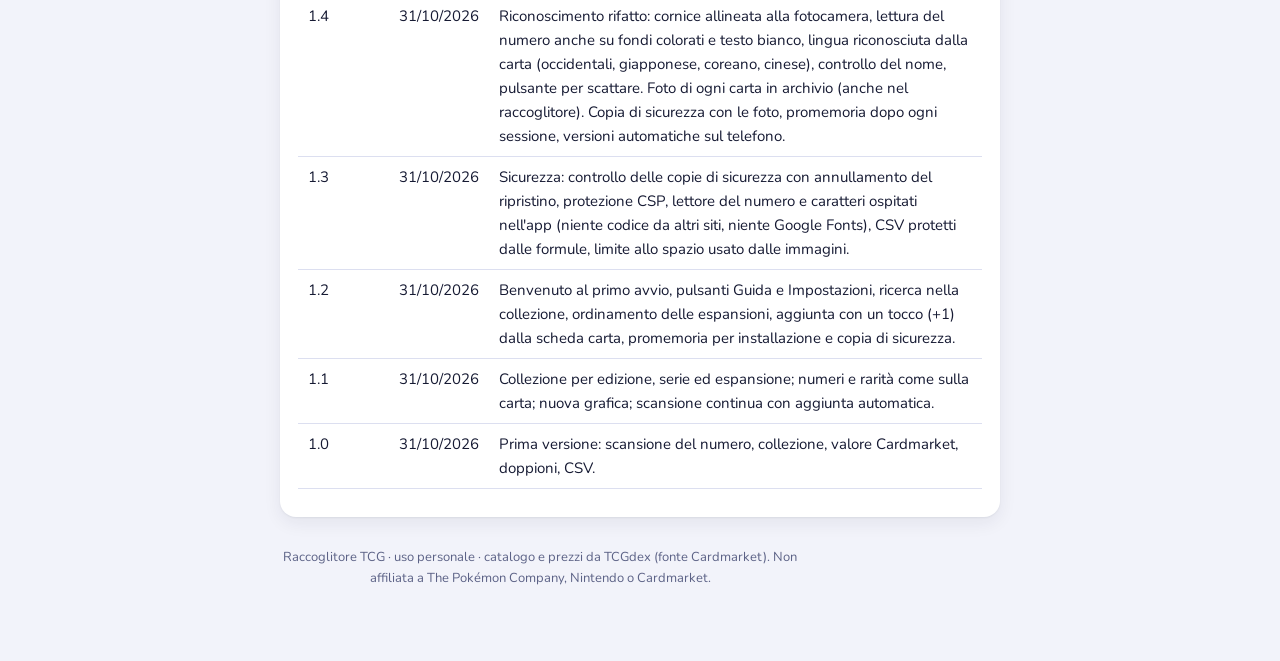
==== commit 715daf51: "Versione 1.9: carte cinesi fuori catalogo trovate su Cardmarket - Lingua: le carte cinesi olografich" ====
--- a/guida.html
+++ b/guida.html
@@ -86,7 +86,7 @@
 
 <div class="wrap">
   <header class="hero"><div class="hero-inner">
-    <div class="eyebrow">Guida all'uso · versione 1.8 · aggiornata il 2 novembre 2026</div>
+    <div class="eyebrow">Guida all'uso · versione 1.9 · aggiornata il 2 novembre 2026</div>
     <h1>Raccoglitore TCG</h1>
     <p>L'app per archiviare la tua collezione di carte Pokémon: scansioni le carte con l'iPhone, le ritrovi ordinate per edizione, serie ed espansione e vedi quanto valgono su Cardmarket.</p>
     <a class="cta" href="./">Apri l'app</a>
@@ -170,6 +170,9 @@
     <p>Il catalogo TCGdex non ha alcune serie, per esempio i mazzi <b>Pokémon Trading Card Game Classic</b> (carte con il numero su 034, come <i>Professor Oak 025/034</i>). Se il nome letto non corrisponde alla carta del catalogo con quel numero, l'app cerca il nome nel listino Cardmarket e propone i prodotti con la scritta <b>Cardmarket</b> e il prezzo, mettendo prima le espansioni con tante carte quante il totale stampato. Tocca quella giusta: la carta si archivia con la tua foto e il prezzo Cardmarket si aggiorna ogni giorno. La volta dopo, la stessa carta si aggiunge da sola.</p>
     <p class="note">Mazzi Classic: <b>CLB</b> è Blastoise &amp; Suicune, <b>CLC</b> Charizard &amp; Ho-Oh, <b>CLV</b> Venusaur &amp; Lugia (la sigla è nel riquadro blu accanto al numero). Le versioni «Pokémon Card Game Classic» sono quelle giapponesi.</p>
     <p>Se nessuna proposta va bene, tocca <span class="k">Nessuna di queste: la scrivo io</span>.</p>
+    <h3>Carte cinesi, giapponesi e coreane fuori catalogo</h3>
+    <p>Per le buste cinesi come i <i>Gem Pack</i> (numeri tipo <span class="num">2103/07</span>, codice <b>CBB4C</b>) l'app riconosce la scrittura dalle parole delle regole, legge il nome cinese e lo traduce in inglese (per esempio <i>虫电宝</i> → <i>Charjabug</i>), poi cerca su Cardmarket mettendo prima le espansioni con lo stesso codice: <i>CBB4C: Gem Pack Vol. 4</i>. Le proposte mostrano la versione (<i>v.3/7</i>) e il prezzo: Cardmarket vende più versioni della stessa carta, scegli quella con il prezzo che vedi sul sito per la tua.</p>
+    <p>Se il nome non si legge (riflessi, ombre), compare il riquadro per aggiungerla a mano: scrivi il nome <b>anche in cinese o giapponese</b> e tocca <span class="k">Cerca il nome su Cardmarket</span>.</p>
     <h3>Carte che nessun catalogo ha</h3>
     <p>Il catalogo TCGdex non contiene tutte le carte: mancano per esempio molte buste speciali cinesi e coreane (come i <i>Gem Pack</i> cinesi, con numeri tipo <span class="num">1807/07</span>). In questi casi compare il riquadro <b>Non è nel catalogo: aggiungila lo stesso</b>, con la foto appena scattata: controlla nome, numero, edizione ed espansione e tocca <span class="k">Aggiungi con la foto</span>. La carta entra nella collezione e nel raccoglitore della sua espansione. La volta dopo che scansioni la stessa carta, l'app la riconosce tra le tue. Nel riquadro c'è anche <span class="k">Cerca il nome su Cardmarket</span>: scrivi il nome in inglese e scegli il prodotto, così la carta ha subito il prezzo.</p>
     <h3>Carte promo (anche quelle del 30° Anniversario)</h3>
@@ -328,6 +331,7 @@
     <div class="tablebox"><table class="news">
       <thead><tr><th>Versione</th><th>Data</th><th>Cosa cambia</th></tr></thead>
       <tbody>
+        <tr><td>1.9</td><td>02/11/2026</td><td>Carte cinesi fuori catalogo (Gem Pack CBB4C): riconosciute come cinesi anche se olografiche, nome cinese letto e tradotto in inglese, proposte da Cardmarket con versione e prezzo. Ricerca su Cardmarket anche scrivendo il nome in cinese o giapponese. Foto dal rullino su sfondi a trama (tessuto) ritagliate meglio.</td></tr>
         <tr><td>1.8</td><td>02/11/2026</td><td>Carte che il catalogo TCGdex non ha (es. Pokémon Trading Card Game Classic, Professor Oak 025/034): l'app cerca il nome su Cardmarket e le propone con il prezzo, invece di aggiungere per errore la carta del catalogo con lo stesso numero. Nomi chiari su fondo argentato letti meglio. Ricerca su Cardmarket anche dal modulo delle carte fuori catalogo. Immagini: se il catalogo italiano non ha l'immagine (es. carte vecchie) o l'immagine non si apre, si usa quella inglese; se non esiste da nessuna parte (promo MEP, Collezione classica del 30°, alcune giapponesi e cinesi) compare la tua foto.</td></tr>
         <tr><td>1.7</td><td>01/11/2026</td><td>Carte promo: l'app legge il codice MEP/SVP (es. MEP IT 101) e trova le promo del 30° Anniversario anche se il catalogo italiano non le ha ancora. Collezione classica del 30° Anniversario. Ricerca e raccoglitore completati con le carte che mancano nel catalogo italiano. Link a Federicstore per comprare e confrontare i prezzi (il valore resta Cardmarket). Eliminare una copia dalla scheda della carta con la ✕ e Annulla.</td></tr>
         <tr><td>1.6.1</td><td>31/10/2026</td><td>Grafica sistemata sui telefoni più stretti: niente più scritte sovrapposte o tagliate (titoli delle serie, pagina che scorreva di lato, pulsanti della fotocamera sopra la cornice, filtri e campi della scansione). I pulsanti di scelta vanno a capo; le righe delle lingue scorrono di lato con una sfumatura.</td></tr>
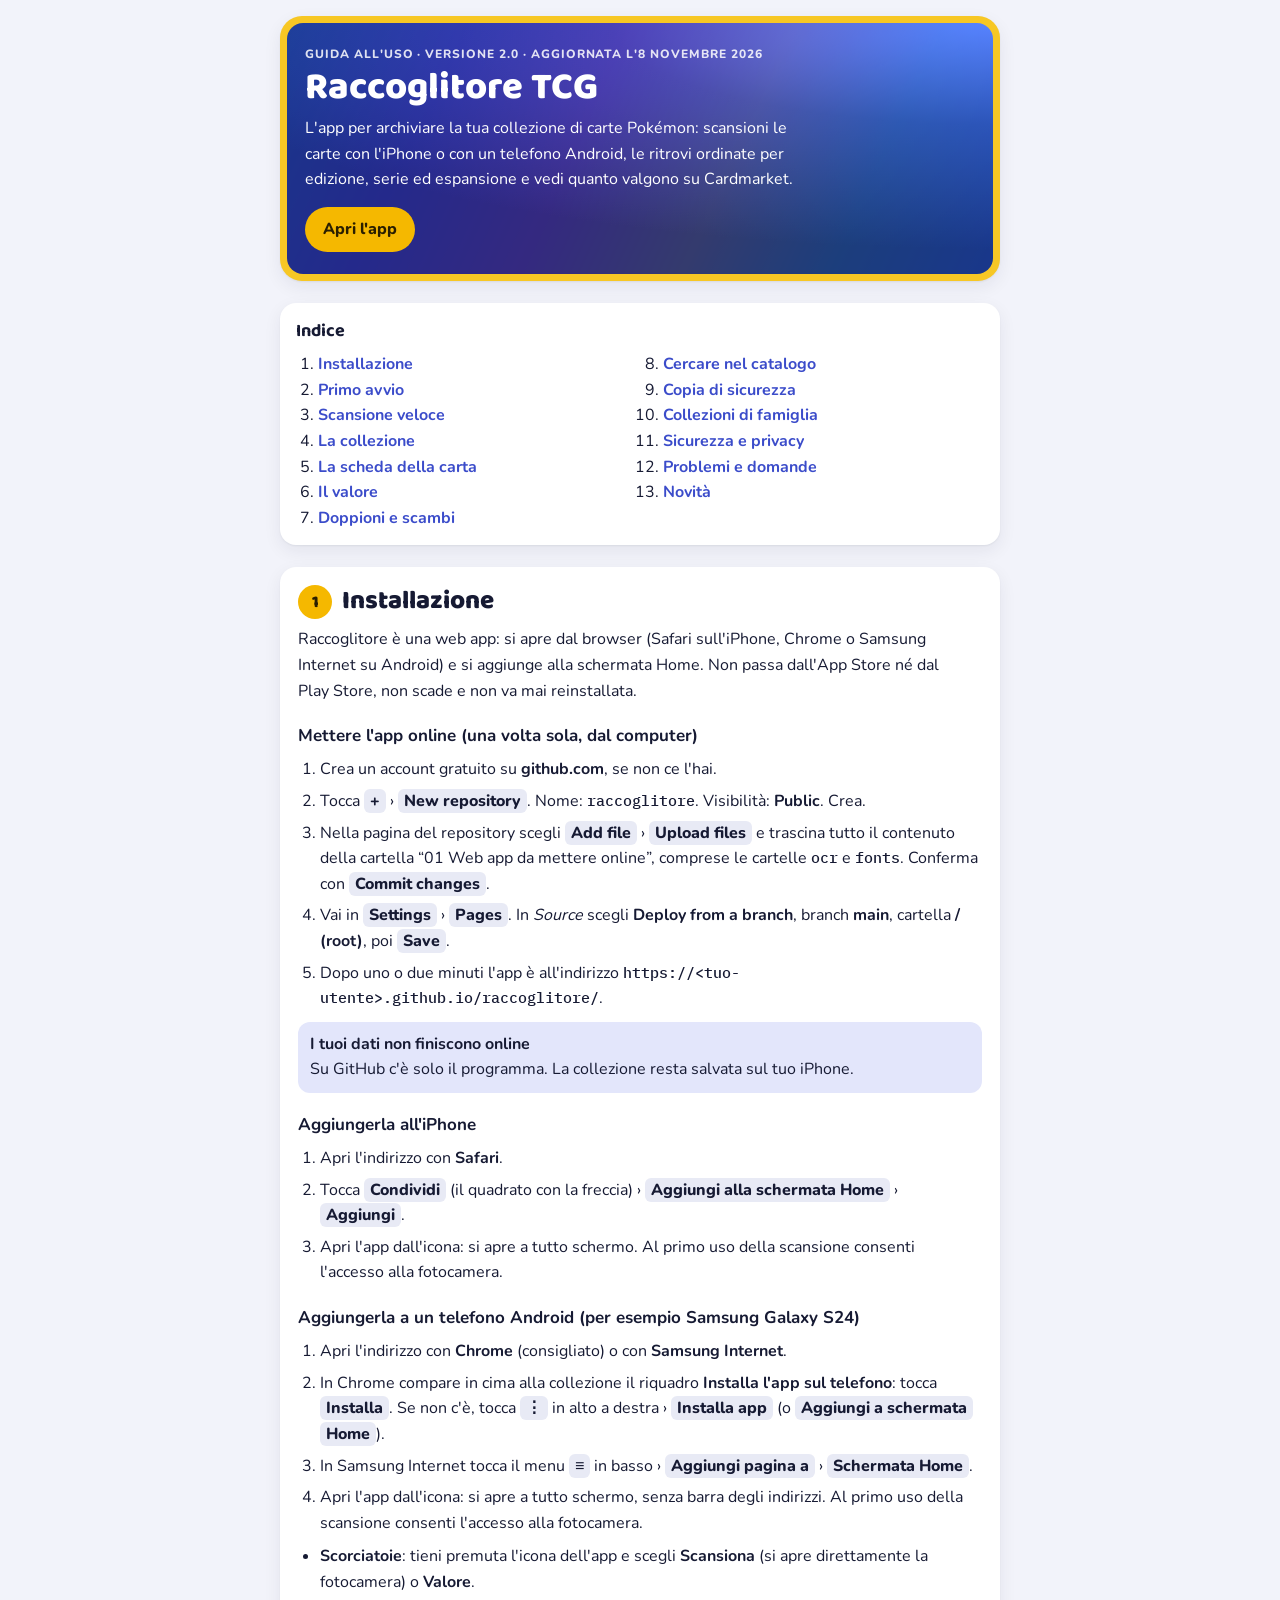
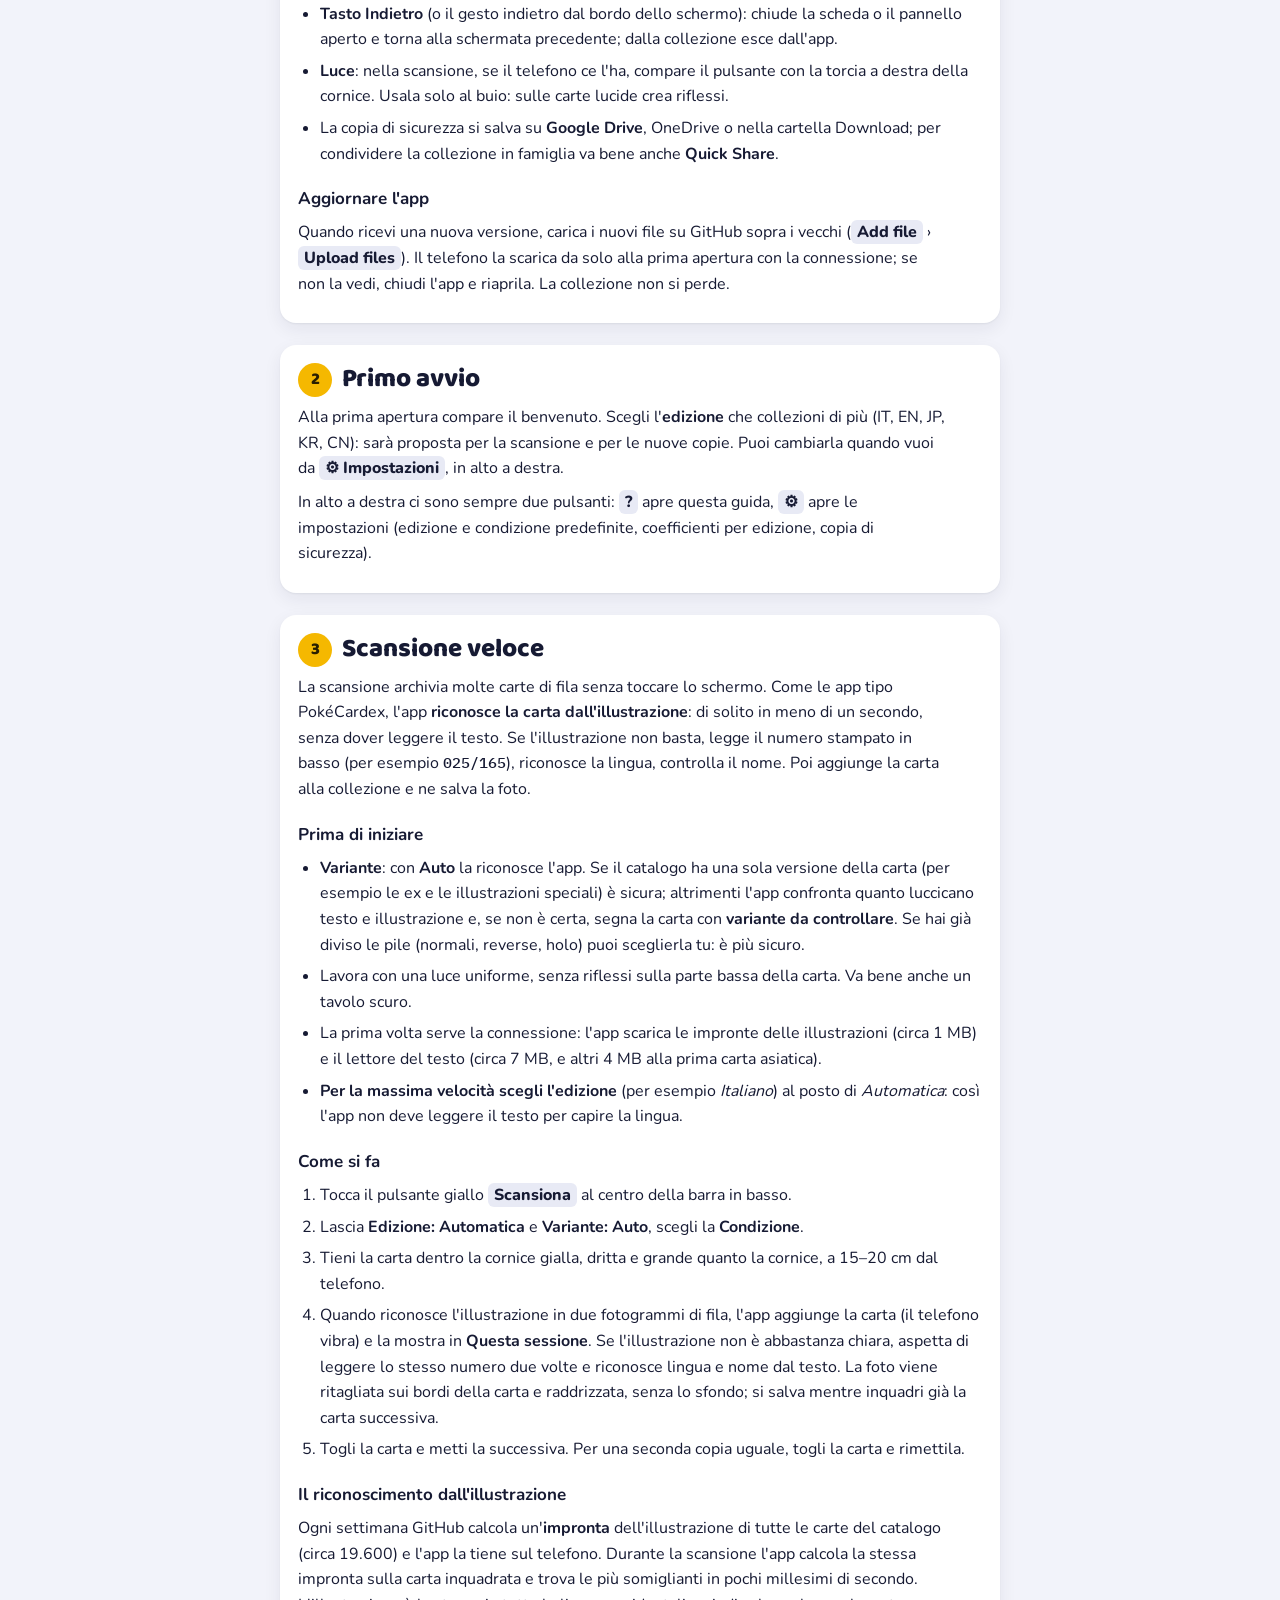
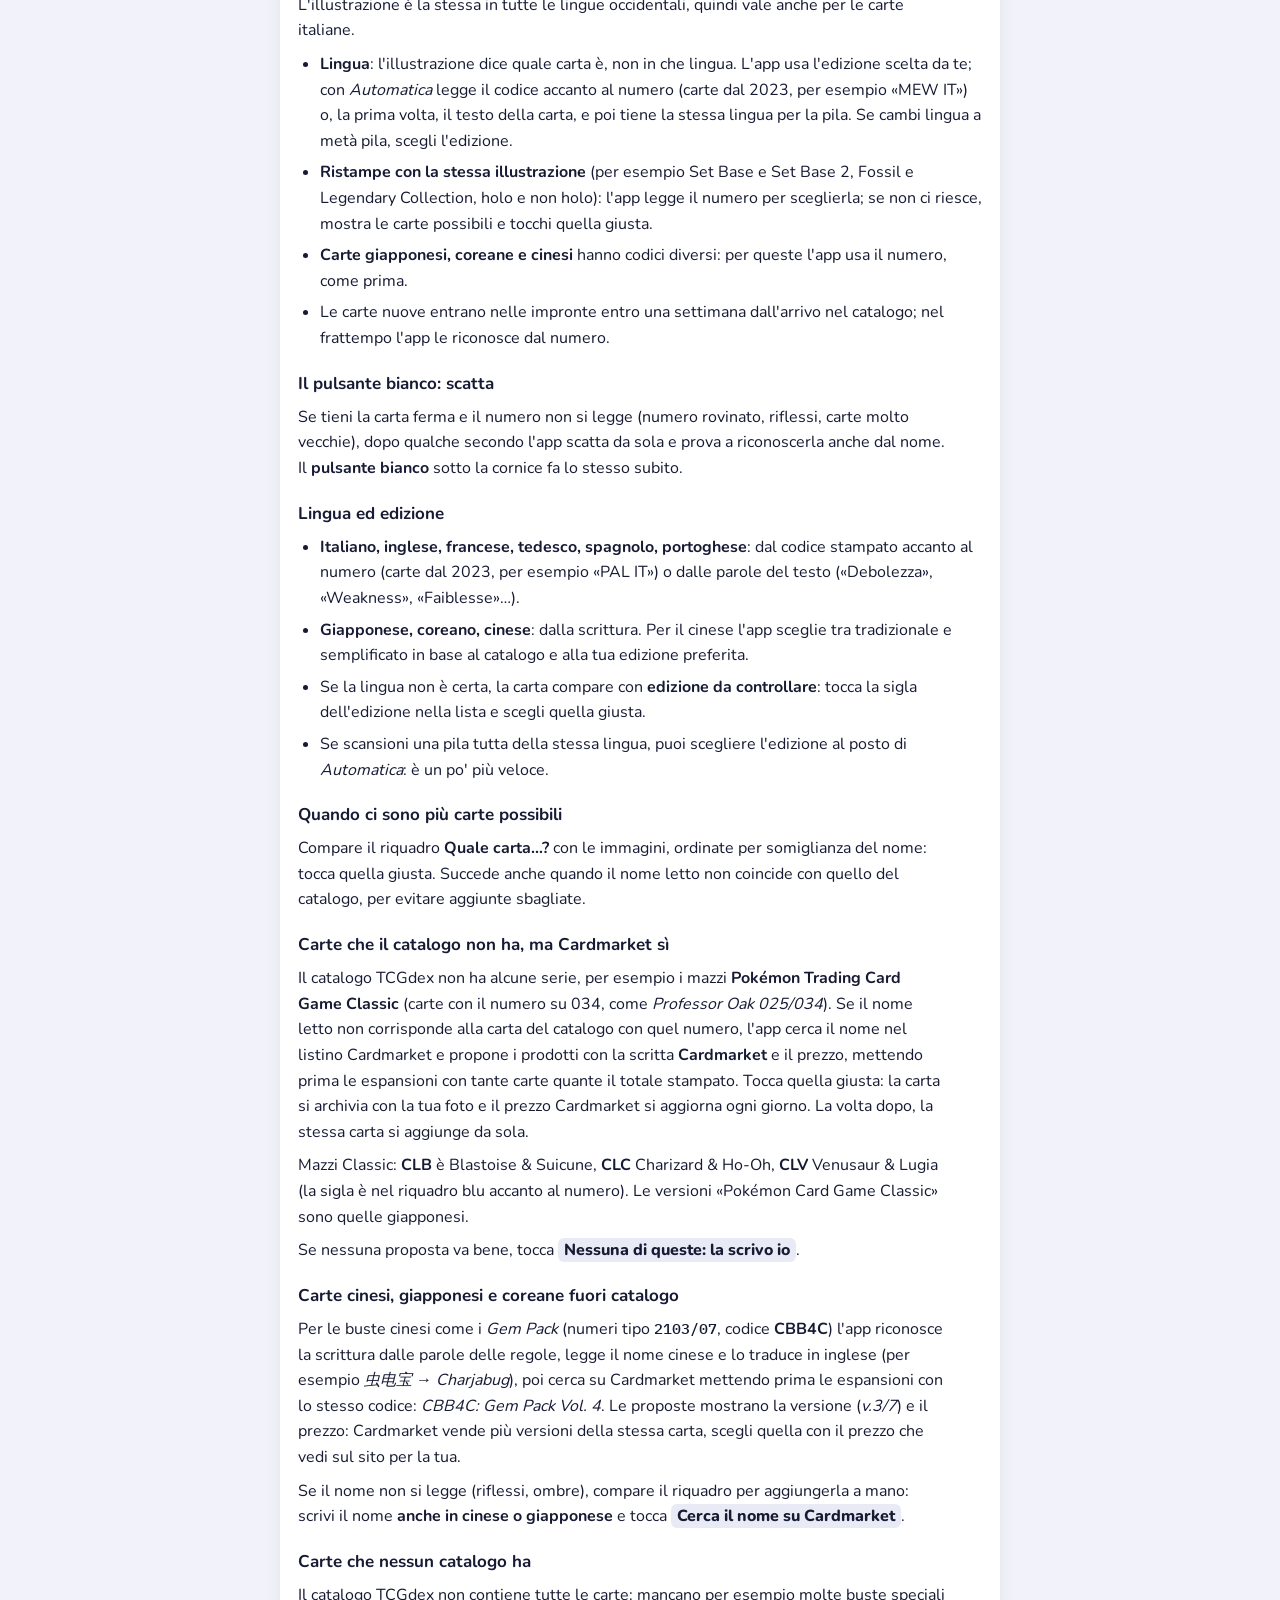
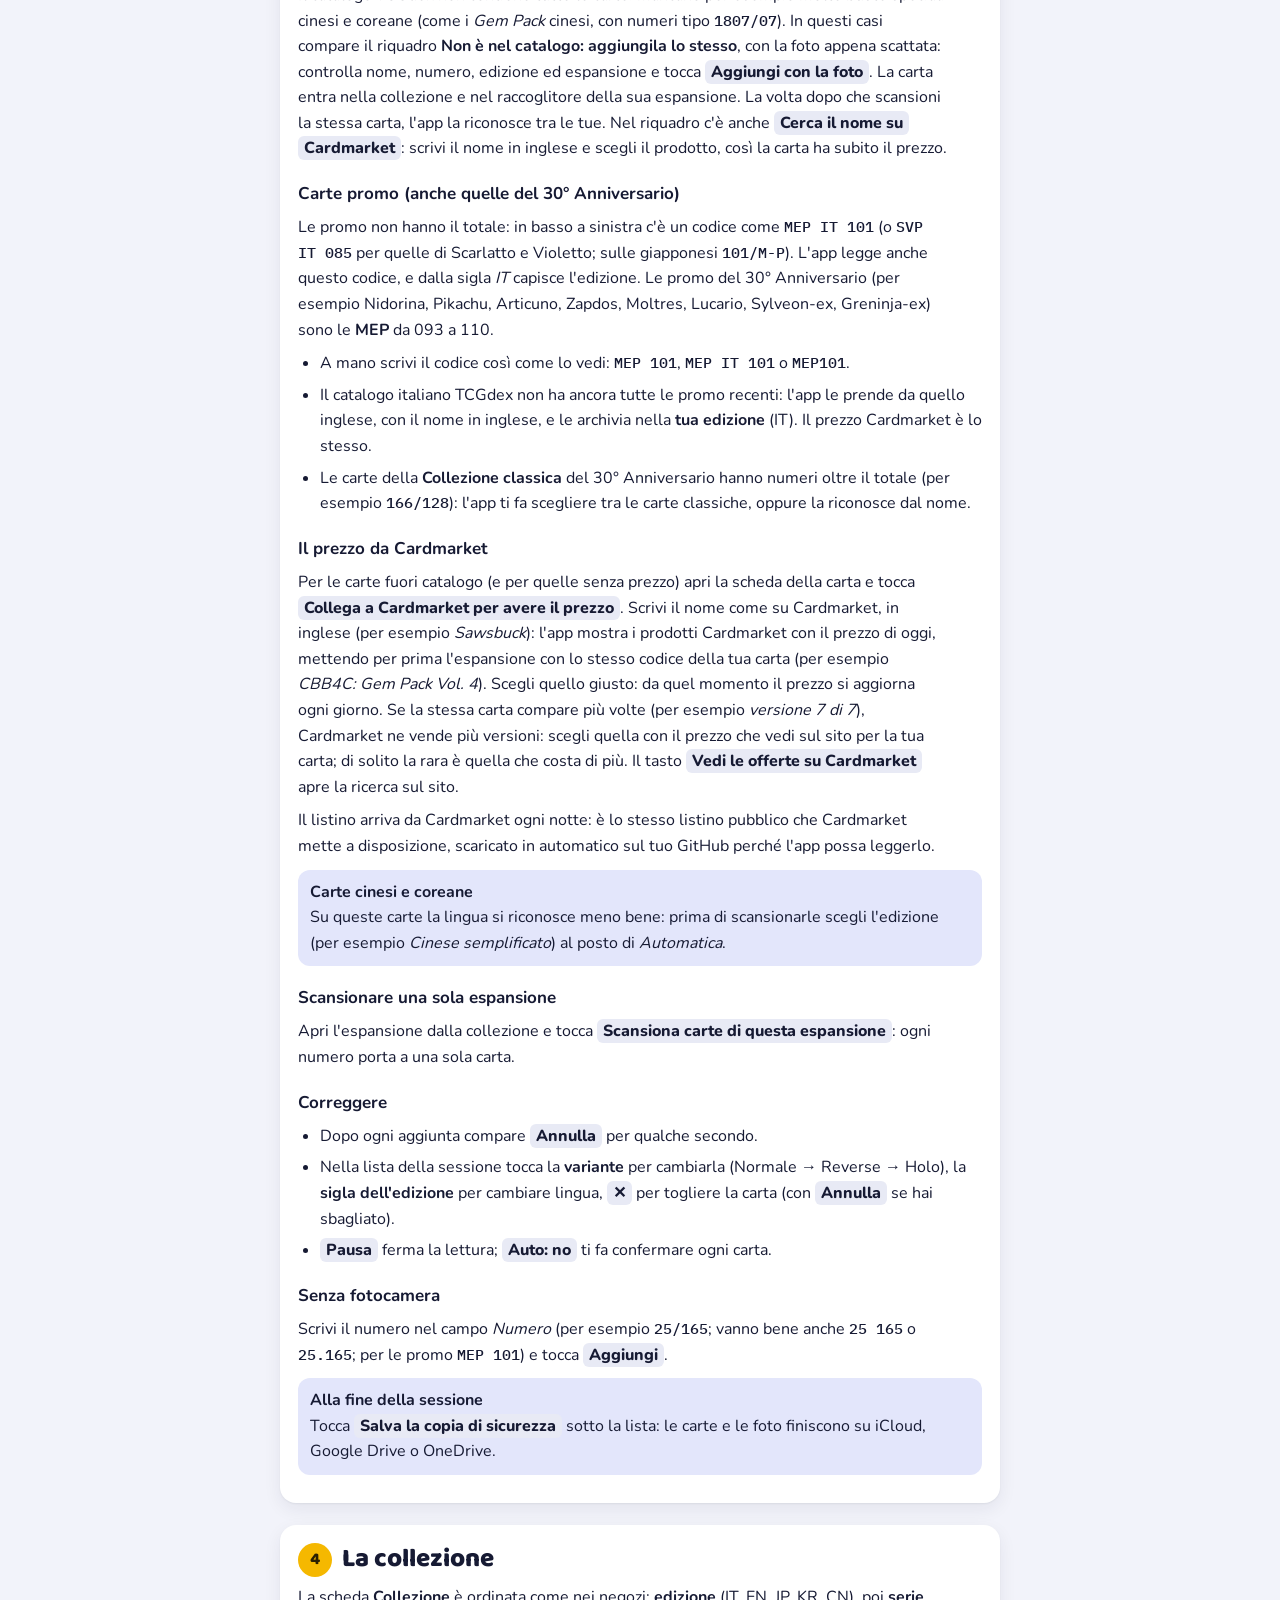
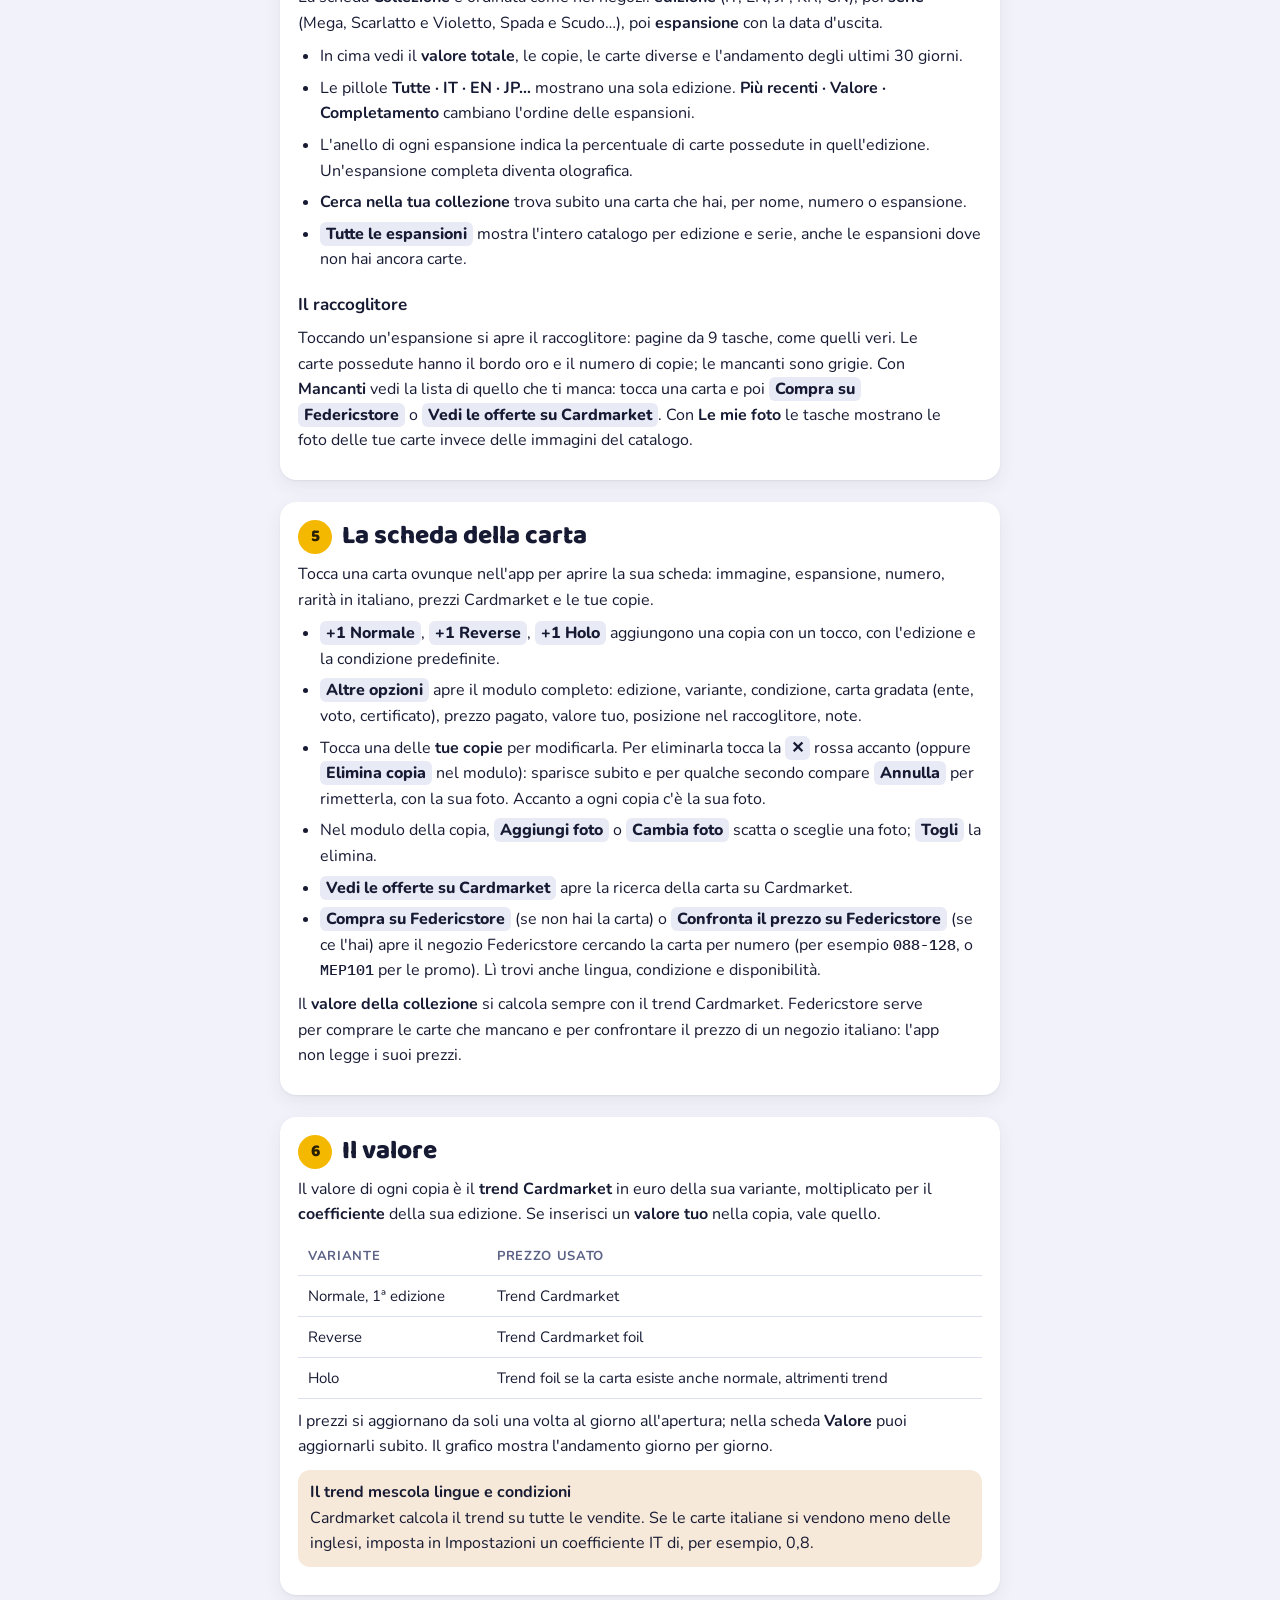
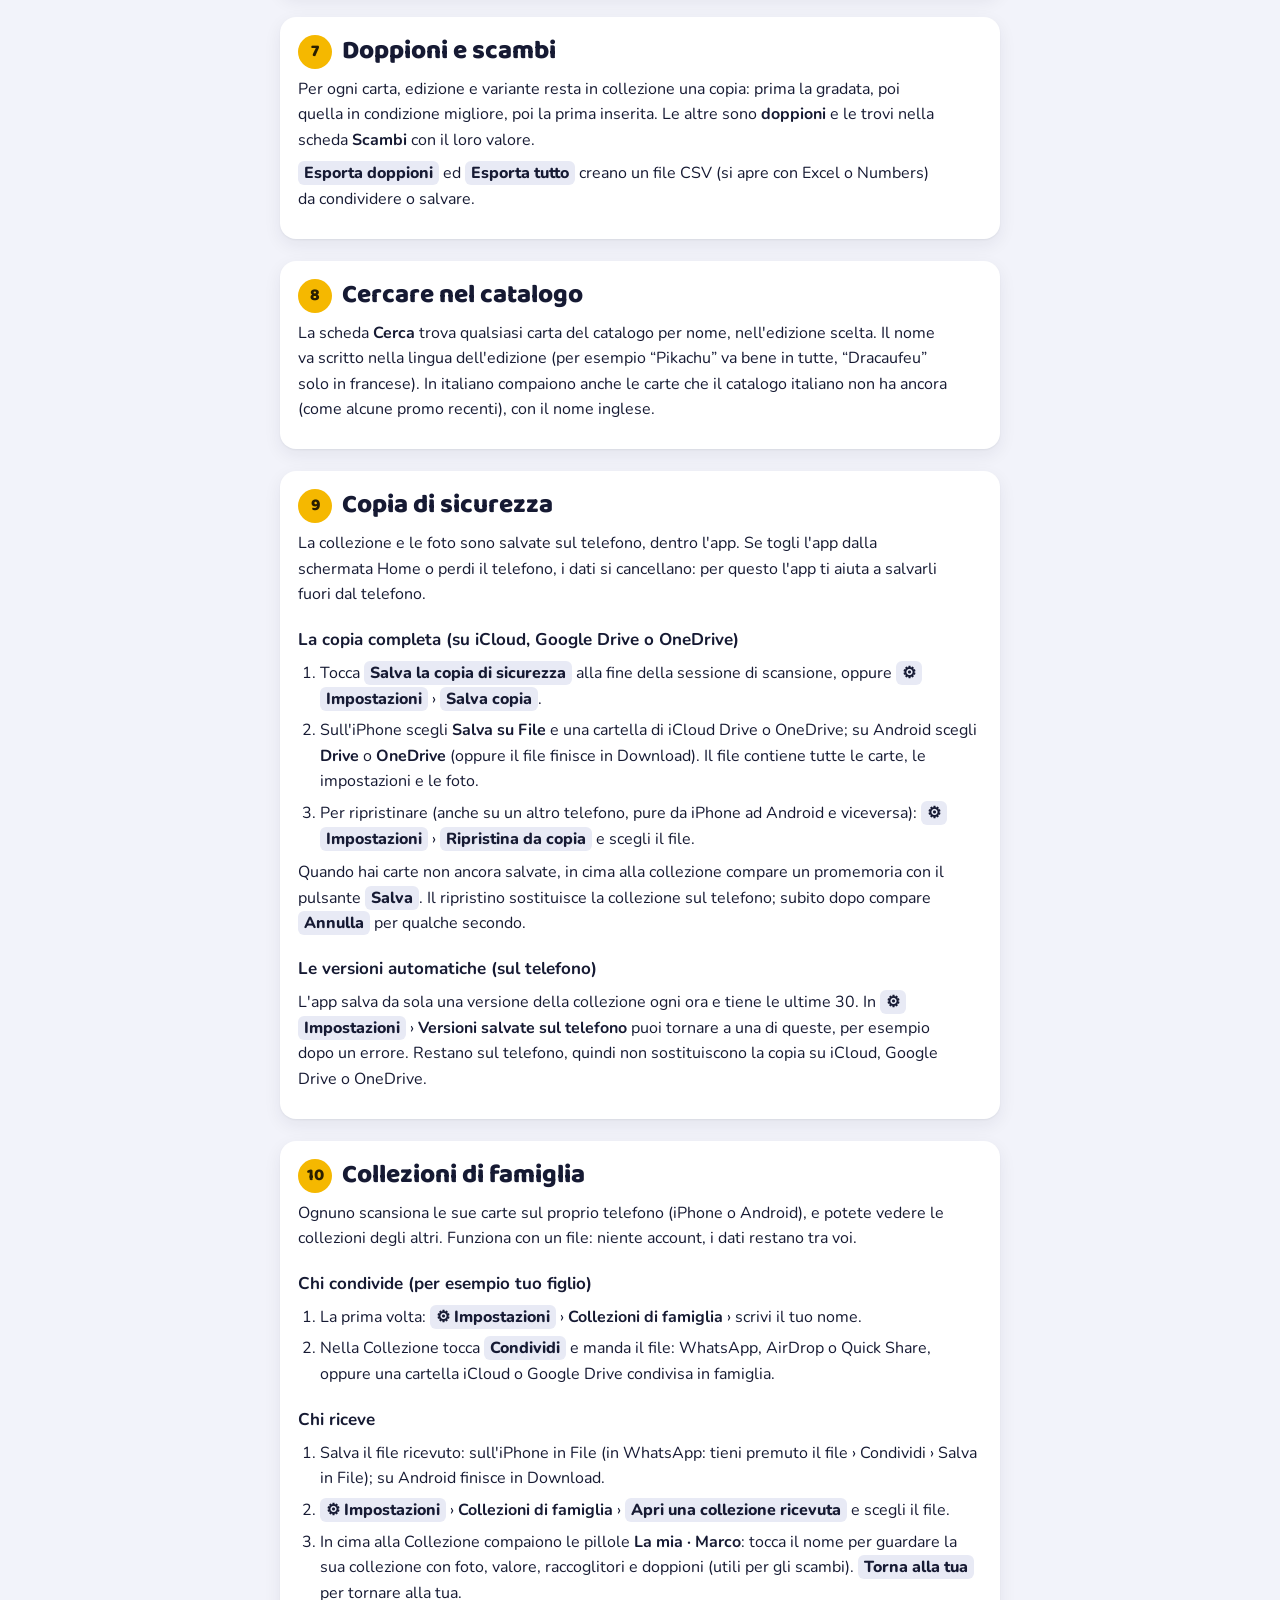
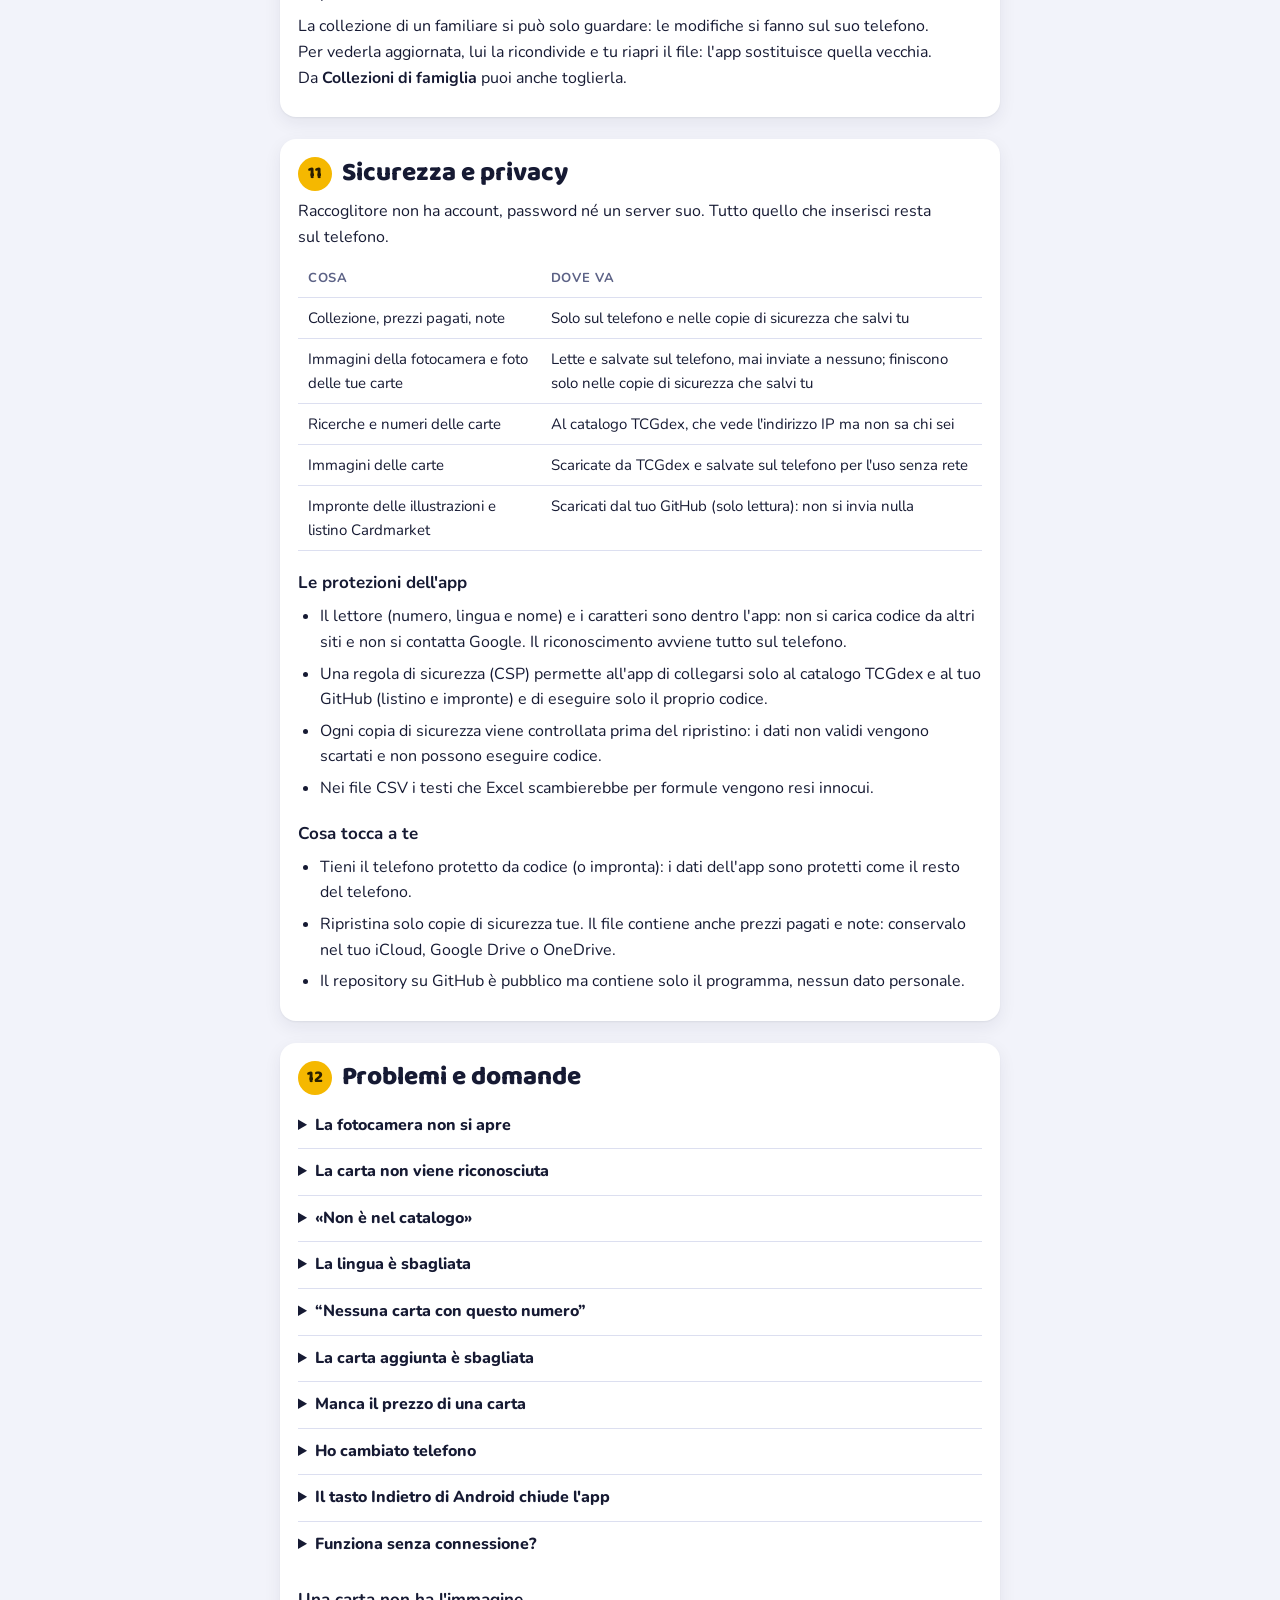
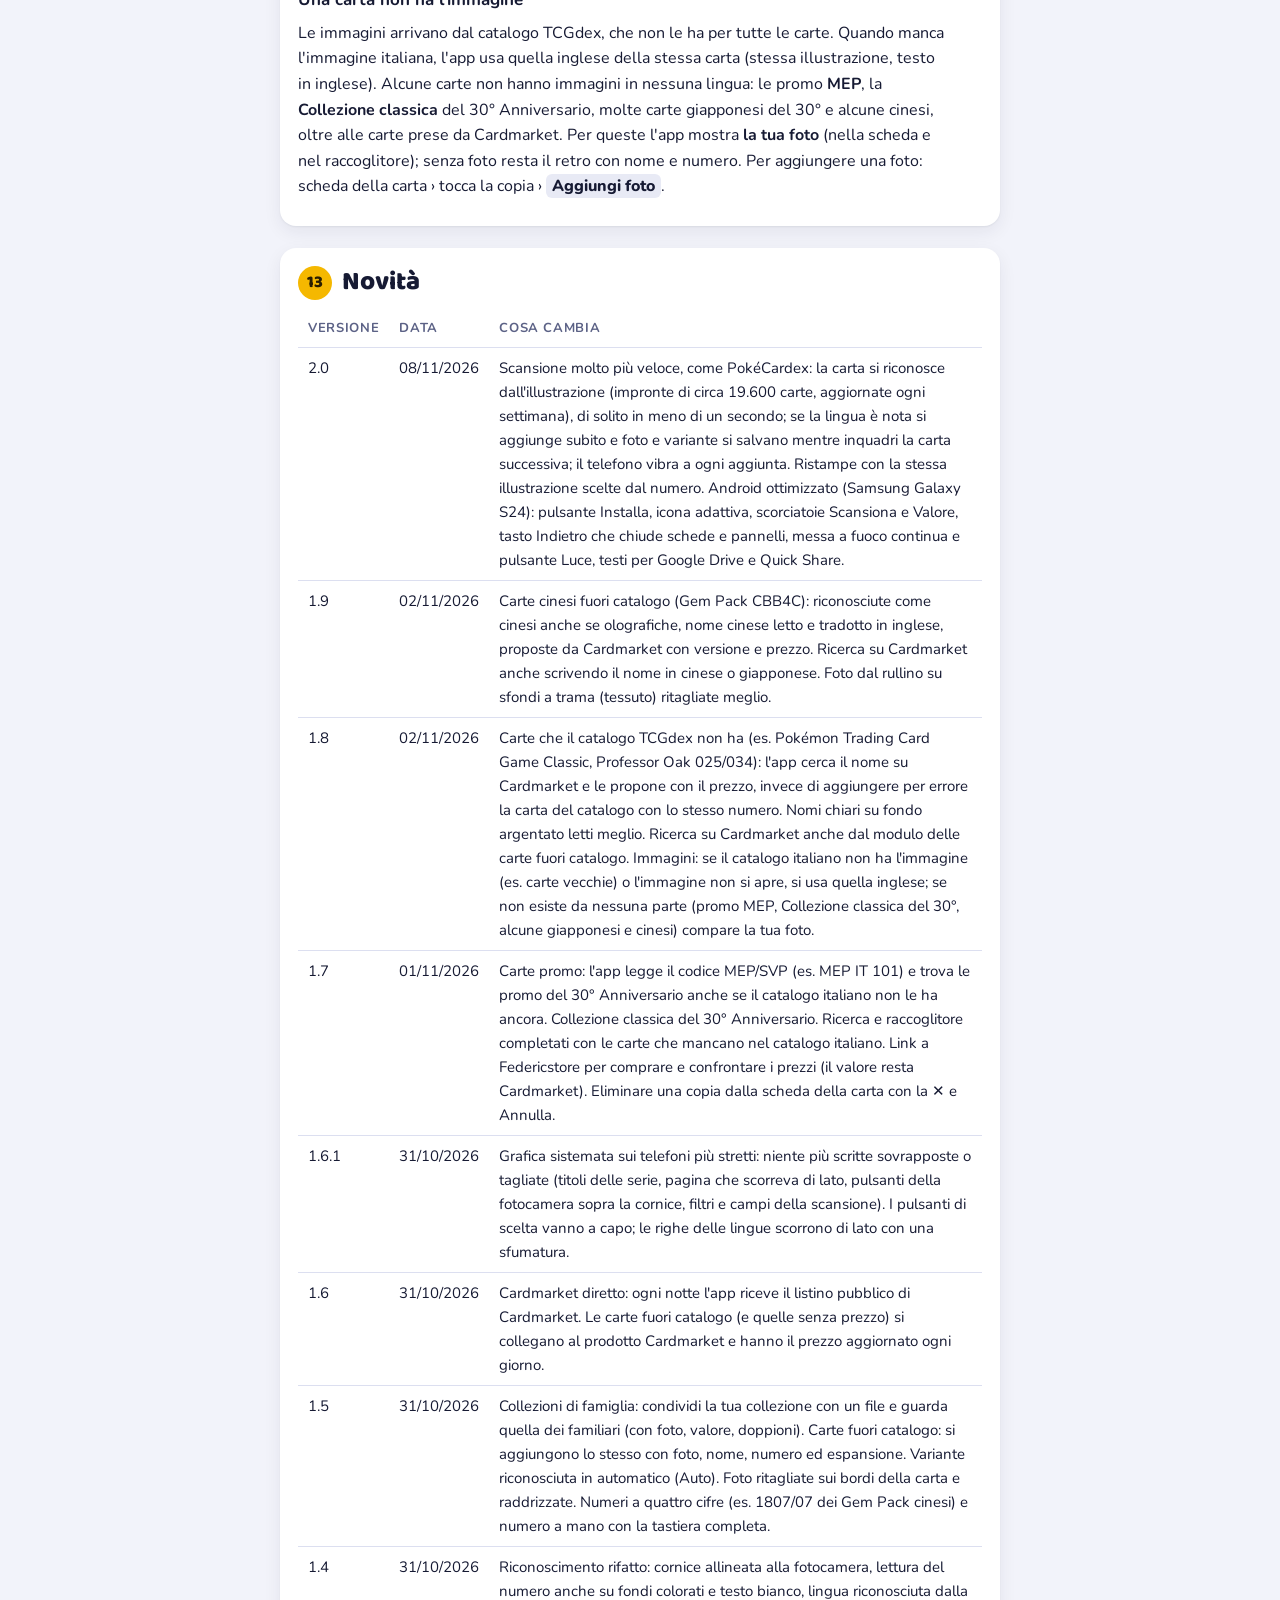
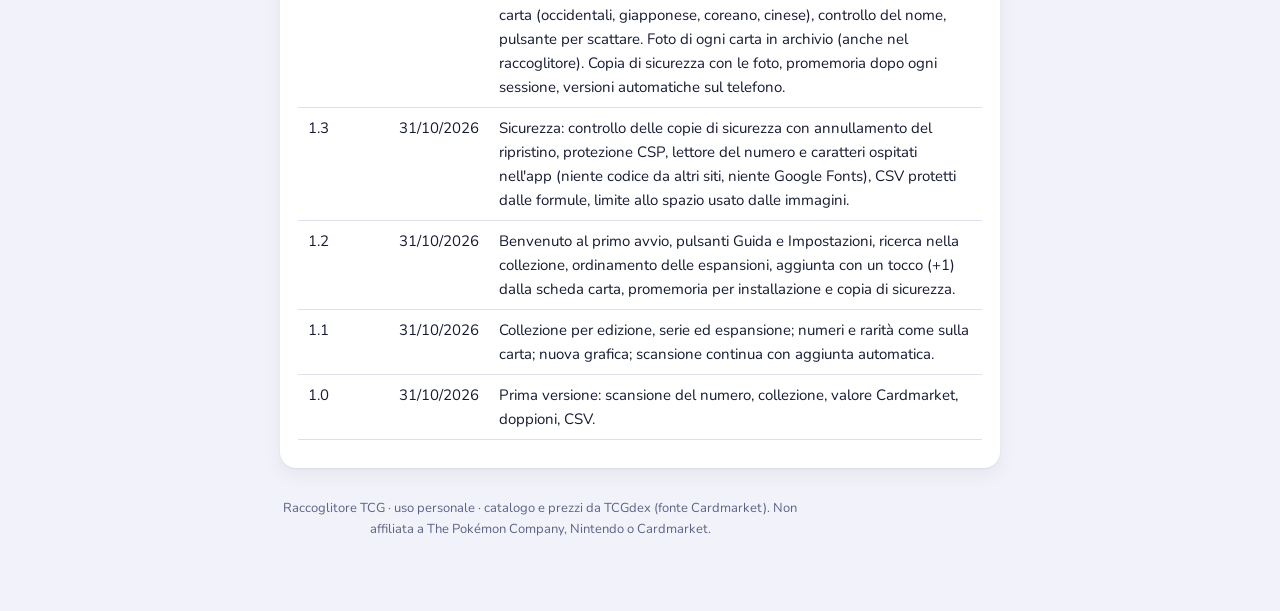
==== commit 278dea5b: "Versione 2.0: riconoscimento delle carte dall'illustrazione (come PokéCardex) e ottimizzazione per A" ====
--- a/guida.html
+++ b/guida.html
@@ -86,9 +86,9 @@
 
 <div class="wrap">
   <header class="hero"><div class="hero-inner">
-    <div class="eyebrow">Guida all'uso · versione 1.9 · aggiornata il 2 novembre 2026</div>
+    <div class="eyebrow">Guida all'uso · versione 2.0 · aggiornata l'8 novembre 2026</div>
     <h1>Raccoglitore TCG</h1>
-    <p>L'app per archiviare la tua collezione di carte Pokémon: scansioni le carte con l'iPhone, le ritrovi ordinate per edizione, serie ed espansione e vedi quanto valgono su Cardmarket.</p>
+    <p>L'app per archiviare la tua collezione di carte Pokémon: scansioni le carte con l'iPhone o con un telefono Android, le ritrovi ordinate per edizione, serie ed espansione e vedi quanto valgono su Cardmarket.</p>
     <a class="cta" href="./">Apri l'app</a>
   </div></header>
 
@@ -112,7 +112,7 @@
 
   <section class="chap" id="installazione">
     <h2><span class="n">1</span>Installazione</h2>
-    <p>Raccoglitore è una web app: si apre da Safari e si aggiunge alla schermata Home. Non passa dall'App Store, non scade e non va mai reinstallata.</p>
+    <p>Raccoglitore è una web app: si apre dal browser (Safari sull'iPhone, Chrome o Samsung Internet su Android) e si aggiunge alla schermata Home. Non passa dall'App Store né dal Play Store, non scade e non va mai reinstallata.</p>
     <h3>Mettere l'app online (una volta sola, dal computer)</h3>
     <ol class="steps">
       <li>Crea un account gratuito su <b>github.com</b>, se non ce l'hai.</li>
@@ -128,8 +128,21 @@
       <li>Tocca <span class="k">Condividi</span> (il quadrato con la freccia) › <span class="k">Aggiungi alla schermata Home</span> › <span class="k">Aggiungi</span>.</li>
       <li>Apri l'app dall'icona: si apre a tutto schermo. Al primo uso della scansione consenti l'accesso alla fotocamera.</li>
     </ol>
+    <h3>Aggiungerla a un telefono Android (per esempio Samsung Galaxy S24)</h3>
+    <ol class="steps">
+      <li>Apri l'indirizzo con <b>Chrome</b> (consigliato) o con <b>Samsung Internet</b>.</li>
+      <li>In Chrome compare in cima alla collezione il riquadro <b>Installa l'app sul telefono</b>: tocca <span class="k">Installa</span>. Se non c'è, tocca <span class="k">⋮</span> in alto a destra › <span class="k">Installa app</span> (o <span class="k">Aggiungi a schermata Home</span>).</li>
+      <li>In Samsung Internet tocca il menu <span class="k">≡</span> in basso › <span class="k">Aggiungi pagina a</span> › <span class="k">Schermata Home</span>.</li>
+      <li>Apri l'app dall'icona: si apre a tutto schermo, senza barra degli indirizzi. Al primo uso della scansione consenti l'accesso alla fotocamera.</li>
+    </ol>
+    <ul class="points">
+      <li><b>Scorciatoie</b>: tieni premuta l'icona dell'app e scegli <b>Scansiona</b> (si apre direttamente la fotocamera) o <b>Valore</b>.</li>
+      <li><b>Tasto Indietro</b> (o il gesto indietro dal bordo dello schermo): chiude la scheda o il pannello aperto e torna alla schermata precedente; dalla collezione esce dall'app.</li>
+      <li><b>Luce</b>: nella scansione, se il telefono ce l'ha, compare il pulsante con la torcia a destra della cornice. Usala solo al buio: sulle carte lucide crea riflessi.</li>
+      <li>La copia di sicurezza si salva su <b>Google Drive</b>, OneDrive o nella cartella Download; per condividere la collezione in famiglia va bene anche <b>Quick Share</b>.</li>
+    </ul>
     <h3>Aggiornare l'app</h3>
-    <p>Quando ricevi una nuova versione, carica i nuovi file su GitHub sopra i vecchi (<span class="k">Add file</span> › <span class="k">Upload files</span>). L'iPhone la scarica da solo alla prima apertura con la connessione; se non la vedi, chiudi l'app e riaprila. La collezione non si perde.</p>
+    <p>Quando ricevi una nuova versione, carica i nuovi file su GitHub sopra i vecchi (<span class="k">Add file</span> › <span class="k">Upload files</span>). Il telefono la scarica da solo alla prima apertura con la connessione; se non la vedi, chiudi l'app e riaprila. La collezione non si perde.</p>
   </section>
 
   <section class="chap" id="primo-avvio">
@@ -140,21 +153,30 @@
 
   <section class="chap" id="scansione">
     <h2><span class="n">3</span>Scansione veloce</h2>
-    <p>La scansione archivia molte carte di fila senza toccare lo schermo. L'app legge il numero stampato in basso (per esempio <span class="num">025/165</span>), riconosce la lingua della carta, controlla il nome, la aggiunge alla collezione e ne salva la foto.</p>
+    <p>La scansione archivia molte carte di fila senza toccare lo schermo. Come le app tipo PokéCardex, l'app <b>riconosce la carta dall'illustrazione</b>: di solito in meno di un secondo, senza dover leggere il testo. Se l'illustrazione non basta, legge il numero stampato in basso (per esempio <span class="num">025/165</span>), riconosce la lingua, controlla il nome. Poi aggiunge la carta alla collezione e ne salva la foto.</p>
     <h3>Prima di iniziare</h3>
     <ul class="points">
       <li><b>Variante</b>: con <b>Auto</b> la riconosce l'app. Se il catalogo ha una sola versione della carta (per esempio le ex e le illustrazioni speciali) è sicura; altrimenti l'app confronta quanto luccicano testo e illustrazione e, se non è certa, segna la carta con <b>variante da controllare</b>. Se hai già diviso le pile (normali, reverse, holo) puoi sceglierla tu: è più sicuro.</li>
       <li>Lavora con una luce uniforme, senza riflessi sulla parte bassa della carta. Va bene anche un tavolo scuro.</li>
-      <li>La prima volta serve la connessione: l'app scarica il lettore (circa 7 MB, e altri 4 MB alla prima carta asiatica).</li>
+      <li>La prima volta serve la connessione: l'app scarica le impronte delle illustrazioni (circa 1 MB) e il lettore del testo (circa 7 MB, e altri 4 MB alla prima carta asiatica).</li>
+      <li><b>Per la massima velocità scegli l'edizione</b> (per esempio <i>Italiano</i>) al posto di <i>Automatica</i>: così l'app non deve leggere il testo per capire la lingua.</li>
     </ul>
     <h3>Come si fa</h3>
     <ol class="steps">
       <li>Tocca il pulsante giallo <span class="k">Scansiona</span> al centro della barra in basso.</li>
       <li>Lascia <b>Edizione: Automatica</b> e <b>Variante: Auto</b>, scegli la <b>Condizione</b>.</li>
       <li>Tieni la carta dentro la cornice gialla, dritta e grande quanto la cornice, a 15–20 cm dal telefono.</li>
-      <li>Quando legge lo stesso numero due volte, l'app riconosce la carta: lingua dal testo (o dalla scrittura giapponese, coreana, cinese) e nome. Se è sicura, la aggiunge con la foto e la mostra in <b>Questa sessione</b>. La foto viene ritagliata sui bordi della carta e raddrizzata, senza lo sfondo.</li>
+      <li>Quando riconosce l'illustrazione in due fotogrammi di fila, l'app aggiunge la carta (il telefono vibra) e la mostra in <b>Questa sessione</b>. Se l'illustrazione non è abbastanza chiara, aspetta di leggere lo stesso numero due volte e riconosce lingua e nome dal testo. La foto viene ritagliata sui bordi della carta e raddrizzata, senza lo sfondo; si salva mentre inquadri già la carta successiva.</li>
       <li>Togli la carta e metti la successiva. Per una seconda copia uguale, togli la carta e rimettila.</li>
     </ol>
+    <h3>Il riconoscimento dall'illustrazione</h3>
+    <p>Ogni settimana GitHub calcola un'<b>impronta</b> dell'illustrazione di tutte le carte del catalogo (circa 19.600) e l'app la tiene sul telefono. Durante la scansione l'app calcola la stessa impronta sulla carta inquadrata e trova le più somiglianti in pochi millesimi di secondo. L'illustrazione è la stessa in tutte le lingue occidentali, quindi vale anche per le carte italiane.</p>
+    <ul class="points">
+      <li><b>Lingua</b>: l'illustrazione dice quale carta è, non in che lingua. L'app usa l'edizione scelta da te; con <i>Automatica</i> legge il codice accanto al numero (carte dal 2023, per esempio «MEW IT») o, la prima volta, il testo della carta, e poi tiene la stessa lingua per la pila. Se cambi lingua a metà pila, scegli l'edizione.</li>
+      <li><b>Ristampe con la stessa illustrazione</b> (per esempio Set Base e Set Base 2, Fossil e Legendary Collection, holo e non holo): l'app legge il numero per sceglierla; se non ci riesce, mostra le carte possibili e tocchi quella giusta.</li>
+      <li><b>Carte giapponesi, coreane e cinesi</b> hanno codici diversi: per queste l'app usa il numero, come prima.</li>
+      <li>Le carte nuove entrano nelle impronte entro una settimana dall'arrivo nel catalogo; nel frattempo l'app le riconosce dal numero.</li>
+    </ul>
     <h3>Il pulsante bianco: scatta</h3>
     <p>Se tieni la carta ferma e il numero non si legge (numero rovinato, riflessi, carte molto vecchie), dopo qualche secondo l'app scatta da sola e prova a riconoscerla anche dal nome. Il <b>pulsante bianco</b> sotto la cornice fa lo stesso subito.</p>
     <h3>Lingua ed edizione</h3>
@@ -196,7 +218,7 @@
     </ul>
     <h3>Senza fotocamera</h3>
     <p>Scrivi il numero nel campo <i>Numero</i> (per esempio <span class="num">25/165</span>; vanno bene anche <span class="num">25 165</span> o <span class="num">25.165</span>; per le promo <span class="num">MEP 101</span>) e tocca <span class="k">Aggiungi</span>.</p>
-    <div class="tip"><b>Alla fine della sessione</b>Tocca <span class="k">Salva la copia di sicurezza</span> sotto la lista: le carte e le foto finiscono su iCloud o OneDrive.</div>
+    <div class="tip"><b>Alla fine della sessione</b>Tocca <span class="k">Salva la copia di sicurezza</span> sotto la lista: le carte e le foto finiscono su iCloud, Google Drive o OneDrive.</div>
   </section>
 
   <section class="chap" id="collezione">
@@ -255,29 +277,29 @@
 
   <section class="chap" id="backup">
     <h2><span class="n">9</span>Copia di sicurezza</h2>
-    <p>La collezione e le foto sono salvate sull'iPhone, dentro l'app. Se togli l'app dalla schermata Home o perdi il telefono, i dati si cancellano: per questo l'app ti aiuta a salvarli fuori dal telefono.</p>
-    <h3>La copia completa (su iCloud o OneDrive)</h3>
+    <p>La collezione e le foto sono salvate sul telefono, dentro l'app. Se togli l'app dalla schermata Home o perdi il telefono, i dati si cancellano: per questo l'app ti aiuta a salvarli fuori dal telefono.</p>
+    <h3>La copia completa (su iCloud, Google Drive o OneDrive)</h3>
     <ol class="steps">
       <li>Tocca <span class="k">Salva la copia di sicurezza</span> alla fine della sessione di scansione, oppure <span class="k">⚙︎ Impostazioni</span> › <span class="k">Salva copia</span>.</li>
-      <li>Scegli <b>Salva su File</b> e una cartella di iCloud Drive o OneDrive. Il file contiene tutte le carte, le impostazioni e le foto.</li>
-      <li>Per ripristinare (anche su un altro iPhone): <span class="k">⚙︎ Impostazioni</span> › <span class="k">Ripristina da copia</span> e scegli il file.</li>
+      <li>Sull'iPhone scegli <b>Salva su File</b> e una cartella di iCloud Drive o OneDrive; su Android scegli <b>Drive</b> o <b>OneDrive</b> (oppure il file finisce in Download). Il file contiene tutte le carte, le impostazioni e le foto.</li>
+      <li>Per ripristinare (anche su un altro telefono, pure da iPhone ad Android e viceversa): <span class="k">⚙︎ Impostazioni</span> › <span class="k">Ripristina da copia</span> e scegli il file.</li>
     </ol>
     <p>Quando hai carte non ancora salvate, in cima alla collezione compare un promemoria con il pulsante <span class="k">Salva</span>. Il ripristino sostituisce la collezione sul telefono; subito dopo compare <span class="k">Annulla</span> per qualche secondo.</p>
     <h3>Le versioni automatiche (sul telefono)</h3>
-    <p>L'app salva da sola una versione della collezione ogni ora e tiene le ultime 30. In <span class="k">⚙︎ Impostazioni</span> › <b>Versioni salvate sul telefono</b> puoi tornare a una di queste, per esempio dopo un errore. Restano sul telefono, quindi non sostituiscono la copia su iCloud o OneDrive.</p>
+    <p>L'app salva da sola una versione della collezione ogni ora e tiene le ultime 30. In <span class="k">⚙︎ Impostazioni</span> › <b>Versioni salvate sul telefono</b> puoi tornare a una di queste, per esempio dopo un errore. Restano sul telefono, quindi non sostituiscono la copia su iCloud, Google Drive o OneDrive.</p>
   </section>
 
   <section class="chap" id="famiglia">
     <h2><span class="n">10</span>Collezioni di famiglia</h2>
-    <p>Ognuno scansiona le sue carte sul proprio iPhone, e potete vedere le collezioni degli altri. Funziona con un file: niente account, i dati restano tra voi.</p>
+    <p>Ognuno scansiona le sue carte sul proprio telefono (iPhone o Android), e potete vedere le collezioni degli altri. Funziona con un file: niente account, i dati restano tra voi.</p>
     <h3>Chi condivide (per esempio tuo figlio)</h3>
     <ol class="steps">
       <li>La prima volta: <span class="k">⚙︎ Impostazioni</span> › <b>Collezioni di famiglia</b> › scrivi il tuo nome.</li>
-      <li>Nella Collezione tocca <span class="k">Condividi</span> e manda il file: WhatsApp, AirDrop o una cartella iCloud condivisa in famiglia.</li>
+      <li>Nella Collezione tocca <span class="k">Condividi</span> e manda il file: WhatsApp, AirDrop o Quick Share, oppure una cartella iCloud o Google Drive condivisa in famiglia.</li>
     </ol>
     <h3>Chi riceve</h3>
     <ol class="steps">
-      <li>Salva il file ricevuto in File (in WhatsApp: tieni premuto il file › Condividi › Salva in File).</li>
+      <li>Salva il file ricevuto: sull'iPhone in File (in WhatsApp: tieni premuto il file › Condividi › Salva in File); su Android finisce in Download.</li>
       <li><span class="k">⚙︎ Impostazioni</span> › <b>Collezioni di famiglia</b> › <span class="k">Apri una collezione ricevuta</span> e scegli il file.</li>
       <li>In cima alla Collezione compaiono le pillole <b>La mia · Marco</b>: tocca il nome per guardare la sua collezione con foto, valore, raccoglitori e doppioni (utili per gli scambi). <span class="k">Torna alla tua</span> per tornare alla tua.</li>
     </ol>
@@ -286,41 +308,43 @@
 
   <section class="chap" id="sicurezza">
     <h2><span class="n">11</span>Sicurezza e privacy</h2>
-    <p>Raccoglitore non ha account, password né un server suo. Tutto quello che inserisci resta sull'iPhone.</p>
+    <p>Raccoglitore non ha account, password né un server suo. Tutto quello che inserisci resta sul telefono.</p>
     <div class="tablebox"><table>
       <thead><tr><th>Cosa</th><th>Dove va</th></tr></thead>
       <tbody>
-        <tr><td>Collezione, prezzi pagati, note</td><td>Solo sull'iPhone e nelle copie di sicurezza che salvi tu</td></tr>
+        <tr><td>Collezione, prezzi pagati, note</td><td>Solo sul telefono e nelle copie di sicurezza che salvi tu</td></tr>
         <tr><td>Immagini della fotocamera e foto delle tue carte</td><td>Lette e salvate sul telefono, mai inviate a nessuno; finiscono solo nelle copie di sicurezza che salvi tu</td></tr>
         <tr><td>Ricerche e numeri delle carte</td><td>Al catalogo TCGdex, che vede l'indirizzo IP ma non sa chi sei</td></tr>
         <tr><td>Immagini delle carte</td><td>Scaricate da TCGdex e salvate sul telefono per l'uso senza rete</td></tr>
+        <tr><td>Impronte delle illustrazioni e listino Cardmarket</td><td>Scaricati dal tuo GitHub (solo lettura): non si invia nulla</td></tr>
       </tbody>
     </table></div>
     <h3>Le protezioni dell'app</h3>
     <ul class="points">
       <li>Il lettore (numero, lingua e nome) e i caratteri sono dentro l'app: non si carica codice da altri siti e non si contatta Google. Il riconoscimento avviene tutto sul telefono.</li>
-      <li>Una regola di sicurezza (CSP) permette all'app di collegarsi solo al catalogo TCGdex e di eseguire solo il proprio codice.</li>
+      <li>Una regola di sicurezza (CSP) permette all'app di collegarsi solo al catalogo TCGdex e al tuo GitHub (listino e impronte) e di eseguire solo il proprio codice.</li>
       <li>Ogni copia di sicurezza viene controllata prima del ripristino: i dati non validi vengono scartati e non possono eseguire codice.</li>
       <li>Nei file CSV i testi che Excel scambierebbe per formule vengono resi innocui.</li>
     </ul>
     <h3>Cosa tocca a te</h3>
     <ul class="points">
-      <li>Tieni l'iPhone protetto da codice: i dati dell'app sono protetti come il resto del telefono.</li>
-      <li>Ripristina solo copie di sicurezza tue. Il file contiene anche prezzi pagati e note: conservalo nel tuo iCloud o OneDrive.</li>
+      <li>Tieni il telefono protetto da codice (o impronta): i dati dell'app sono protetti come il resto del telefono.</li>
+      <li>Ripristina solo copie di sicurezza tue. Il file contiene anche prezzi pagati e note: conservalo nel tuo iCloud, Google Drive o OneDrive.</li>
       <li>Il repository su GitHub è pubblico ma contiene solo il programma, nessun dato personale.</li>
     </ul>
   </section>
 
   <section class="chap" id="problemi">
     <h2><span class="n">12</span>Problemi e domande</h2>
-    <details><summary>La fotocamera non si apre</summary><p>Apri Impostazioni dell'iPhone › Safari › Fotocamera e scegli “Chiedi” o “Consenti”. Se l'app è installata sulla Home, chiudila e riaprila.</p></details>
-    <details><summary>La carta non viene riconosciuta</summary><p>Avvicina la carta finché riempie la cornice, tienila dritta, evita riflessi e luce radente sulla parte bassa. Se non basta, tocca il pulsante bianco per scattare: l'app prova anche con il nome. In alternativa scrivi il numero a mano.</p></details>
+    <details><summary>La fotocamera non si apre</summary><p>Sull'iPhone: Impostazioni › Safari › Fotocamera e scegli “Chiedi” o “Consenti”. Su Android: tieni premuta l'icona dell'app › <b>ⓘ Info app</b> › Autorizzazioni › Fotocamera › “Consenti solo mentre l'app è in uso” (in Chrome: ⋮ › Impostazioni › Impostazioni sito › Fotocamera). Poi chiudi l'app e riaprila.</p></details>
+    <details><summary>La carta non viene riconosciuta</summary><p>Avvicina la carta finché riempie la cornice, tienila dritta e ferma, evita riflessi sull'illustrazione e luce radente sulla parte bassa. Un fondo scuro e uniforme aiuta a trovare i bordi. Se non basta, tocca il pulsante bianco per scattare: l'app prova anche con il nome. In alternativa scrivi il numero a mano.</p></details>
     <details><summary>«Non è nel catalogo»</summary><p>Il catalogo TCGdex non ha quella carta (succede con molte buste speciali cinesi e coreane). Aggiungila dal riquadro con la foto: resta nella collezione come le altre, solo senza prezzo automatico.</p></details>
     <details><summary>La lingua è sbagliata</summary><p>Nella lista della sessione tocca la sigla dell'edizione e scegli quella giusta. Le carte a tutta immagine hanno poco testo: se ne scansioni molte di una lingua, scegli l'edizione al posto di <i>Automatica</i>.</p></details>
     <details><summary>“Nessuna carta con questo numero”</summary><p>Controlla l'edizione scelta: una carta giapponese va scansionata con edizione JP. Le espansioni appena uscite possono comparire nel catalogo qualche giorno dopo.</p></details>
     <details><summary>La carta aggiunta è sbagliata</summary><p>Tocca <span class="k">Annulla</span> subito dopo, oppure <span class="k">✕</span> nella lista della sessione. Per evitarlo, usa “Scansiona carte di questa espansione”.</p></details>
     <details><summary>Manca il prezzo di una carta</summary><p>Non tutte le carte sono vendute su Cardmarket, soprattutto le asiatiche. Inserisci un valore tuo nella copia.</p></details>
-    <details><summary>Ho cambiato iPhone</summary><p>Salva la copia di sicurezza sul vecchio, installa l'app sul nuovo e ripristina il file.</p></details>
+    <details><summary>Ho cambiato telefono</summary><p>Salva la copia di sicurezza sul vecchio, installa l'app sul nuovo e ripristina il file. Funziona anche da iPhone ad Android (per esempio un Samsung Galaxy S24) e viceversa.</p></details>
+    <details><summary>Il tasto Indietro di Android chiude l'app</summary><p>Dalla schermata della collezione il tasto Indietro esce dall'app, come nelle altre app. Dalle altre schermate (scheda di una carta, raccoglitore, impostazioni, altre schede in basso) torna indietro di un passo.</p></details>
     <details><summary>Funziona senza connessione?</summary><p>L'app si apre e mostra la collezione anche offline. Servono la connessione per la scansione, la ricerca e l'aggiornamento dei prezzi.</p></details>
       <h3>Una carta non ha l'immagine</h3>
     <p>Le immagini arrivano dal catalogo TCGdex, che non le ha per tutte le carte. Quando manca l'immagine italiana, l'app usa quella inglese della stessa carta (stessa illustrazione, testo in inglese). Alcune carte non hanno immagini in nessuna lingua: le promo <b>MEP</b>, la <b>Collezione classica</b> del 30° Anniversario, molte carte giapponesi del 30° e alcune cinesi, oltre alle carte prese da Cardmarket. Per queste l'app mostra <b>la tua foto</b> (nella scheda e nel raccoglitore); senza foto resta il retro con nome e numero. Per aggiungere una foto: scheda della carta › tocca la copia › <span class="k">Aggiungi foto</span>.</p>
@@ -331,6 +355,7 @@
     <div class="tablebox"><table class="news">
       <thead><tr><th>Versione</th><th>Data</th><th>Cosa cambia</th></tr></thead>
       <tbody>
+        <tr><td>2.0</td><td>08/11/2026</td><td>Scansione molto più veloce, come PokéCardex: la carta si riconosce dall'illustrazione (impronte di circa 19.600 carte, aggiornate ogni settimana), di solito in meno di un secondo; se la lingua è nota si aggiunge subito e foto e variante si salvano mentre inquadri la carta successiva; il telefono vibra a ogni aggiunta. Ristampe con la stessa illustrazione scelte dal numero. Android ottimizzato (Samsung Galaxy S24): pulsante Installa, icona adattiva, scorciatoie Scansiona e Valore, tasto Indietro che chiude schede e pannelli, messa a fuoco continua e pulsante Luce, testi per Google Drive e Quick Share.</td></tr>
         <tr><td>1.9</td><td>02/11/2026</td><td>Carte cinesi fuori catalogo (Gem Pack CBB4C): riconosciute come cinesi anche se olografiche, nome cinese letto e tradotto in inglese, proposte da Cardmarket con versione e prezzo. Ricerca su Cardmarket anche scrivendo il nome in cinese o giapponese. Foto dal rullino su sfondi a trama (tessuto) ritagliate meglio.</td></tr>
         <tr><td>1.8</td><td>02/11/2026</td><td>Carte che il catalogo TCGdex non ha (es. Pokémon Trading Card Game Classic, Professor Oak 025/034): l'app cerca il nome su Cardmarket e le propone con il prezzo, invece di aggiungere per errore la carta del catalogo con lo stesso numero. Nomi chiari su fondo argentato letti meglio. Ricerca su Cardmarket anche dal modulo delle carte fuori catalogo. Immagini: se il catalogo italiano non ha l'immagine (es. carte vecchie) o l'immagine non si apre, si usa quella inglese; se non esiste da nessuna parte (promo MEP, Collezione classica del 30°, alcune giapponesi e cinesi) compare la tua foto.</td></tr>
         <tr><td>1.7</td><td>01/11/2026</td><td>Carte promo: l'app legge il codice MEP/SVP (es. MEP IT 101) e trova le promo del 30° Anniversario anche se il catalogo italiano non le ha ancora. Collezione classica del 30° Anniversario. Ricerca e raccoglitore completati con le carte che mancano nel catalogo italiano. Link a Federicstore per comprare e confrontare i prezzi (il valore resta Cardmarket). Eliminare una copia dalla scheda della carta con la ✕ e Annulla.</td></tr>
